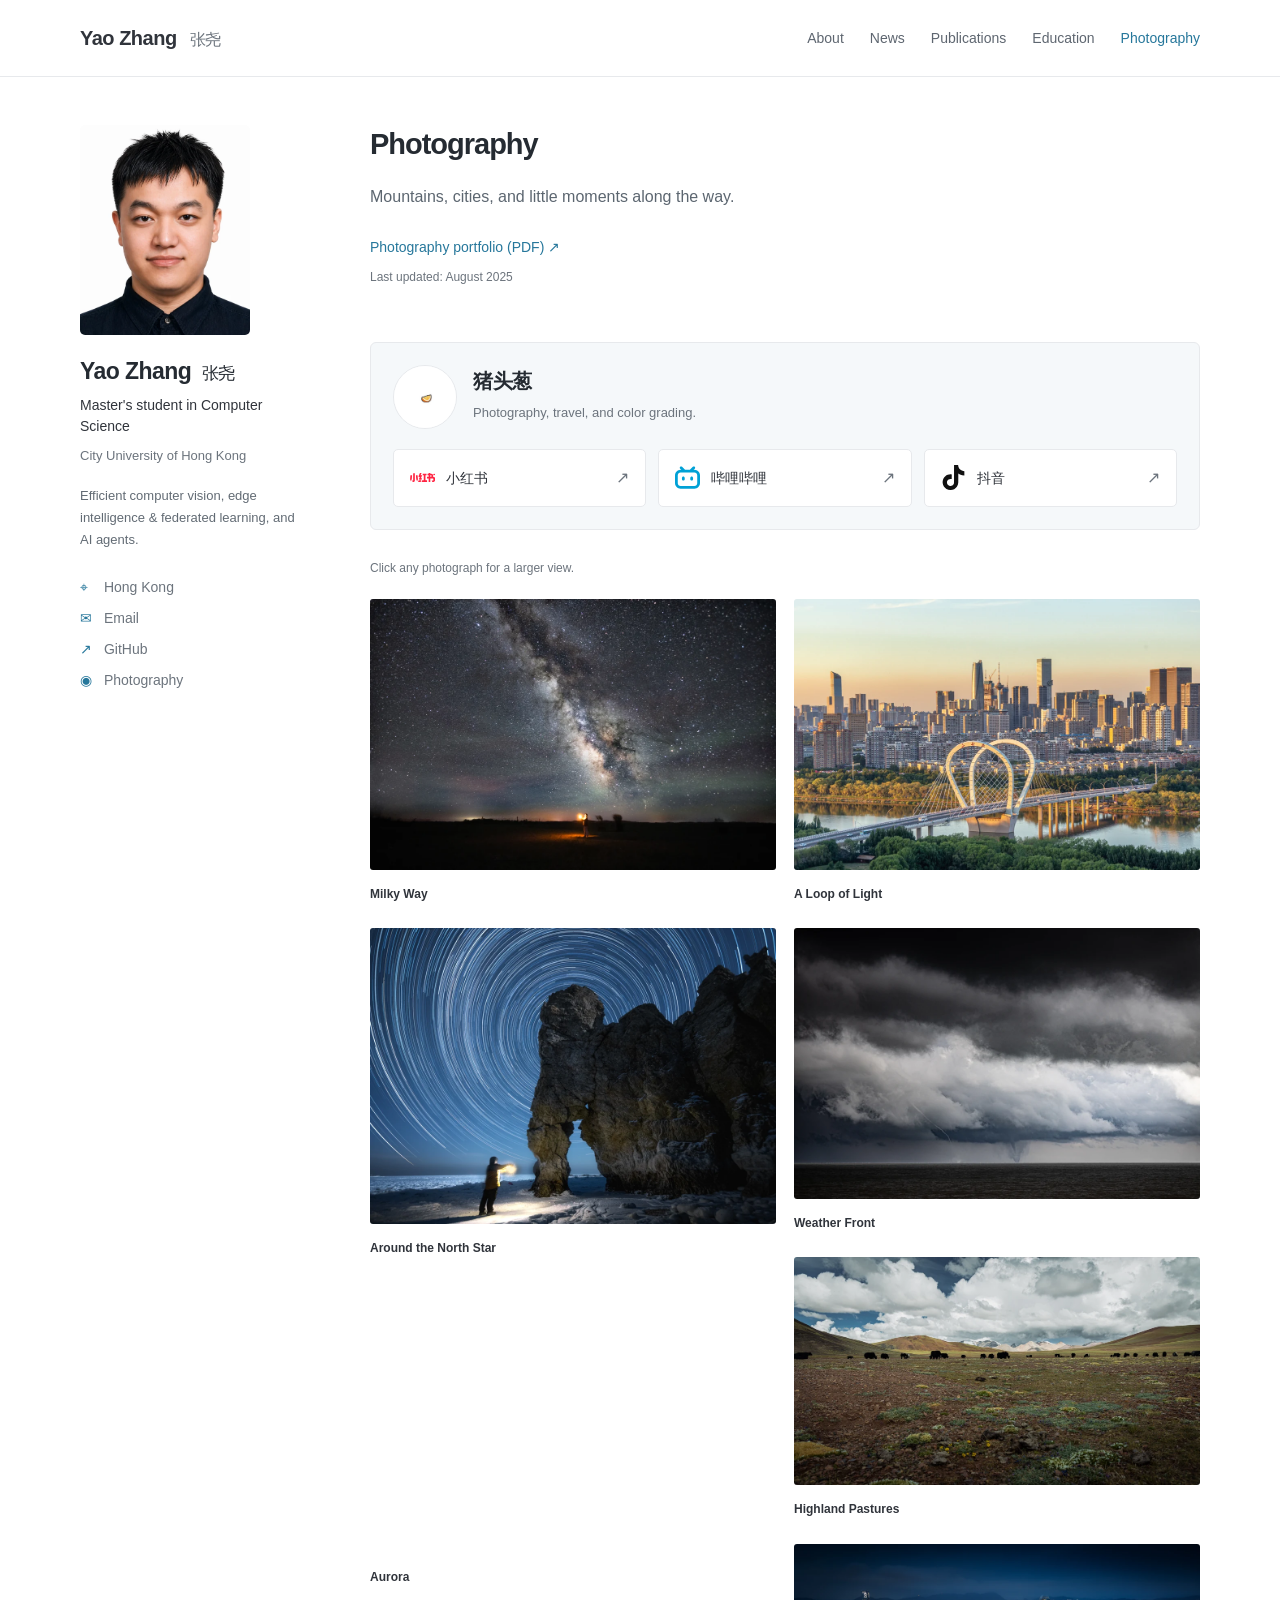
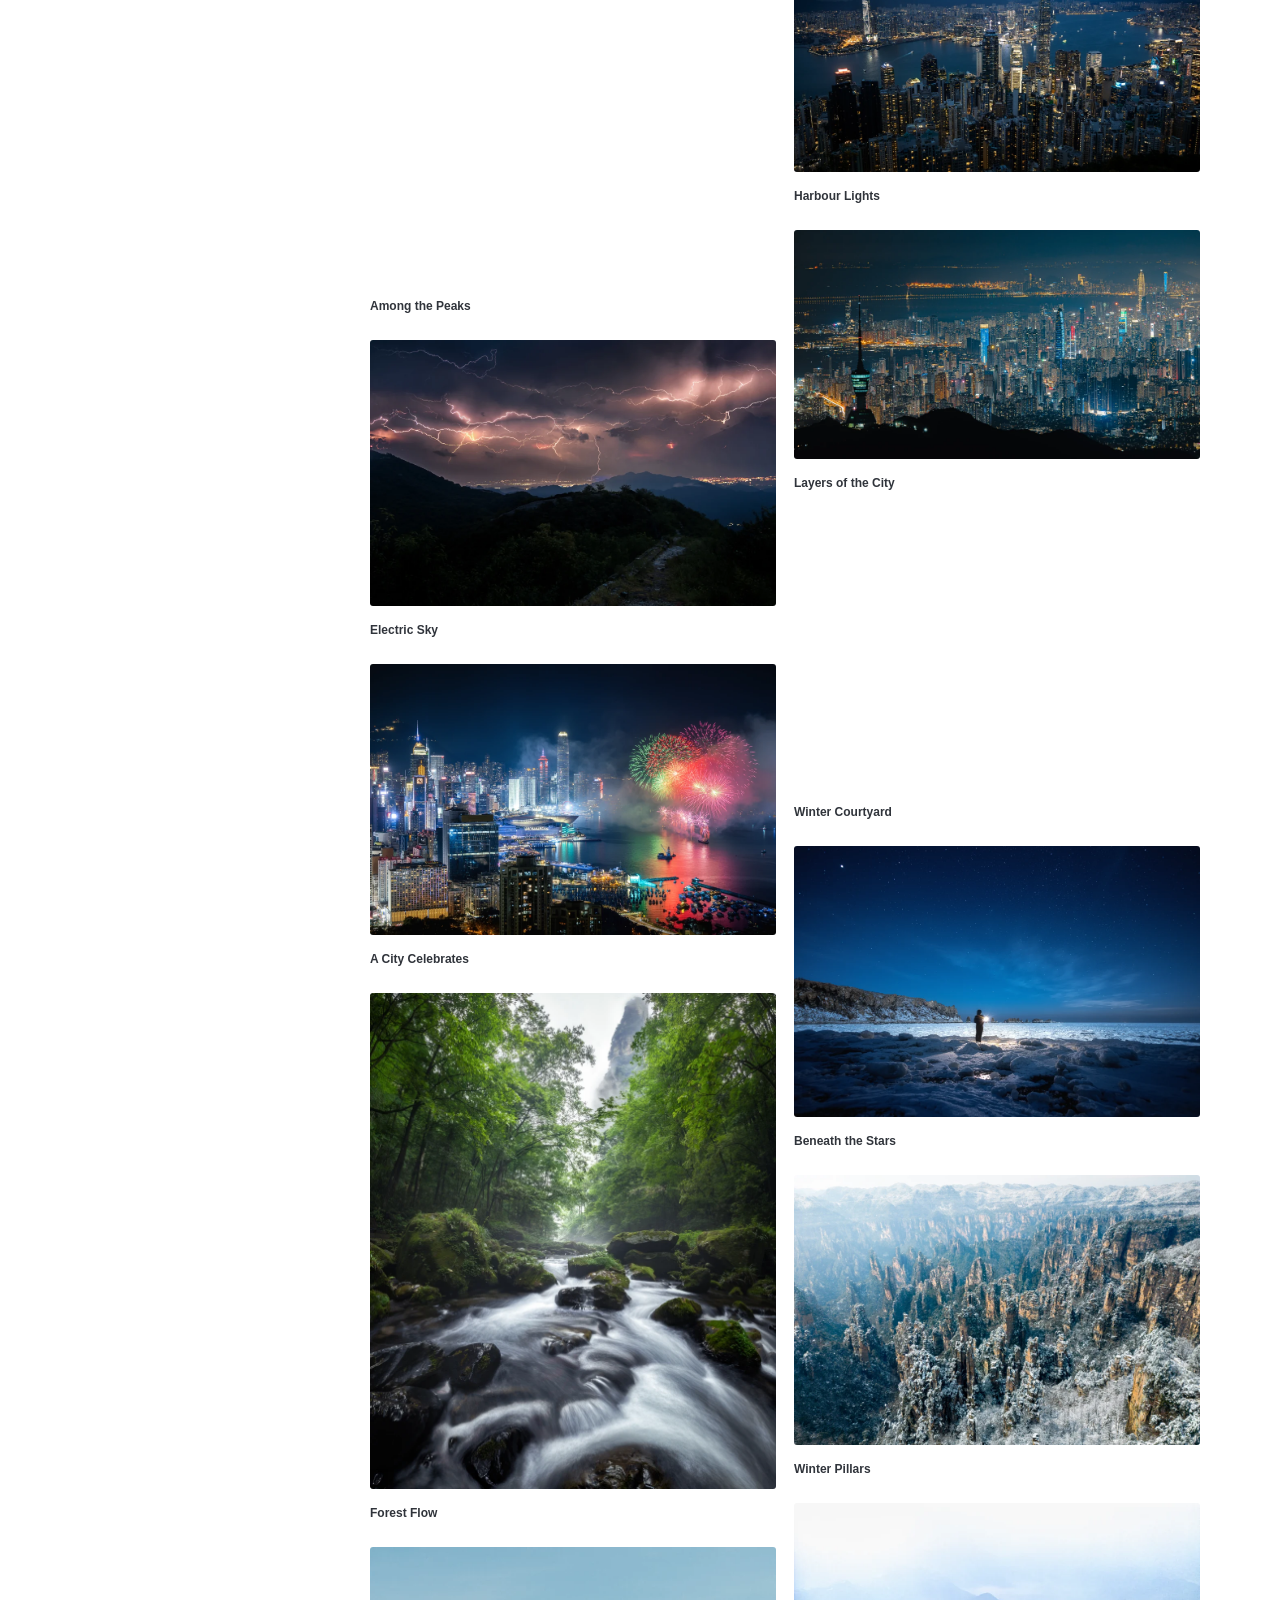
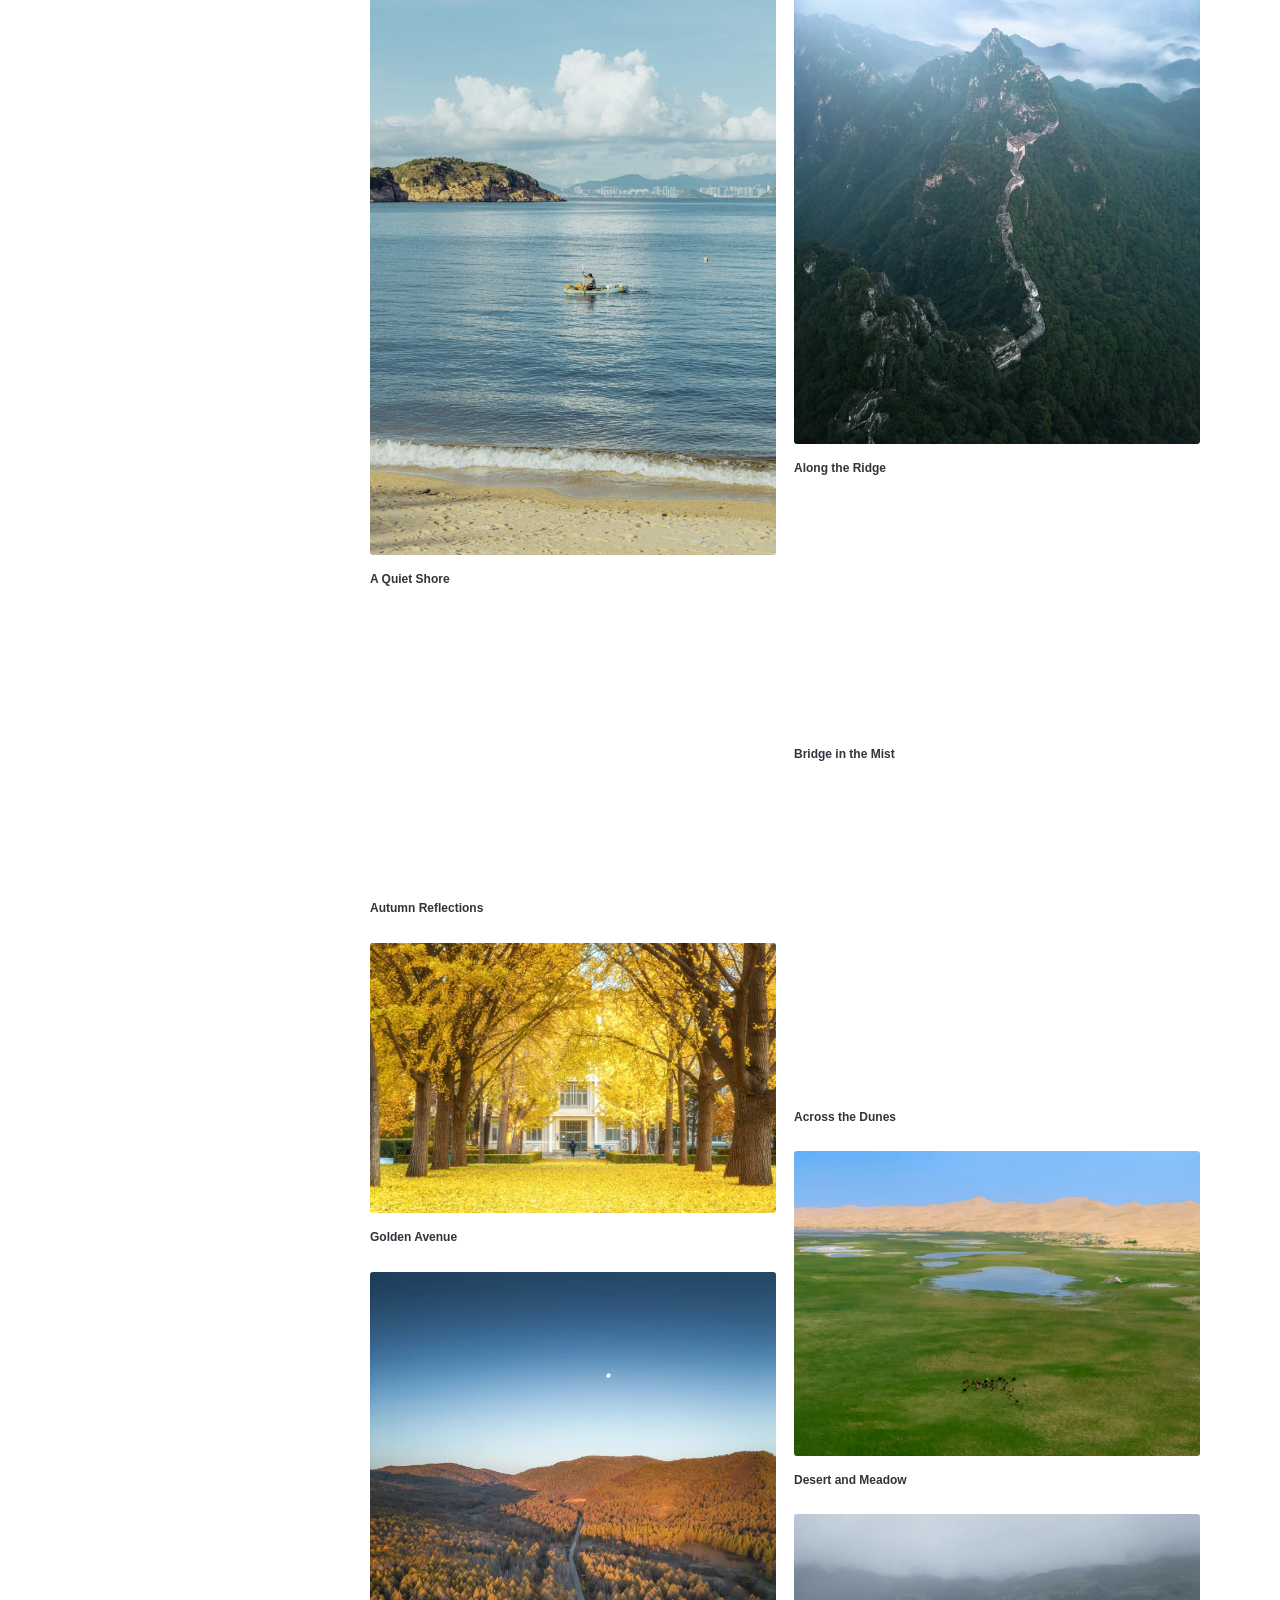
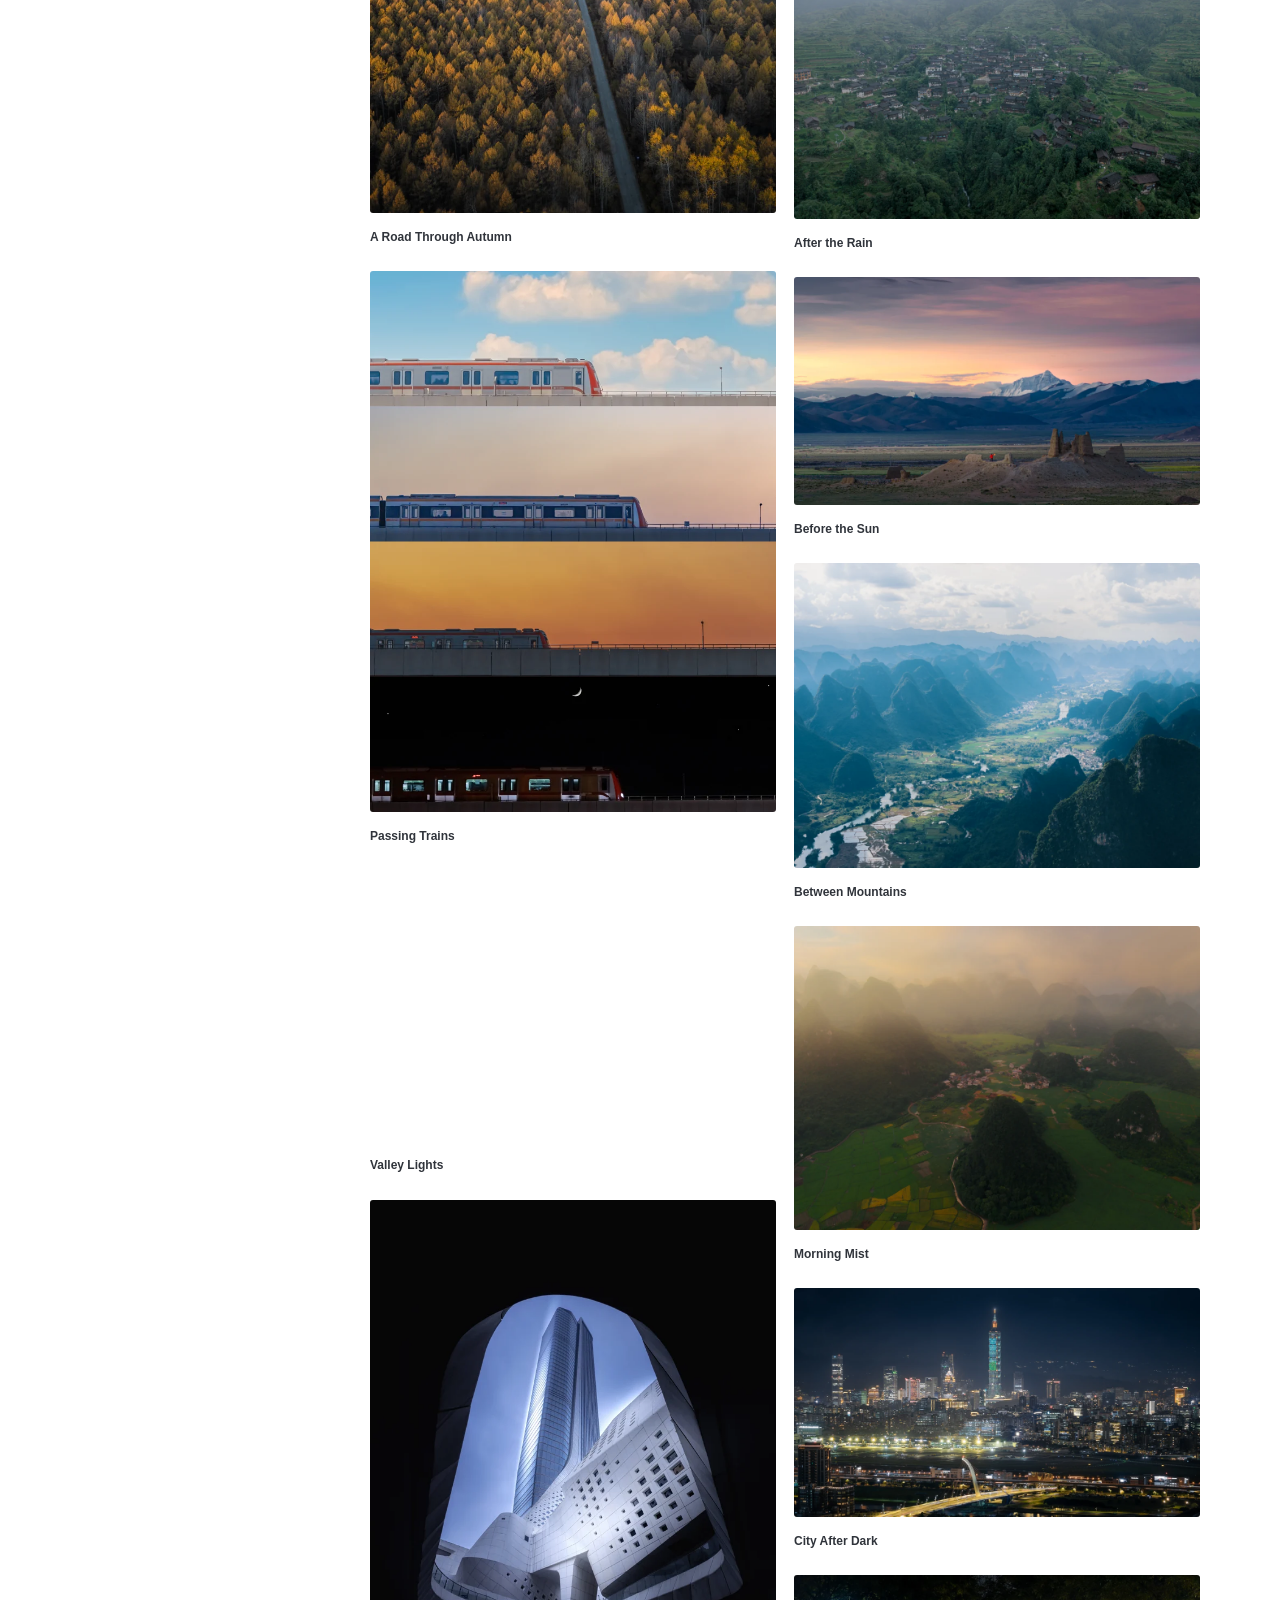
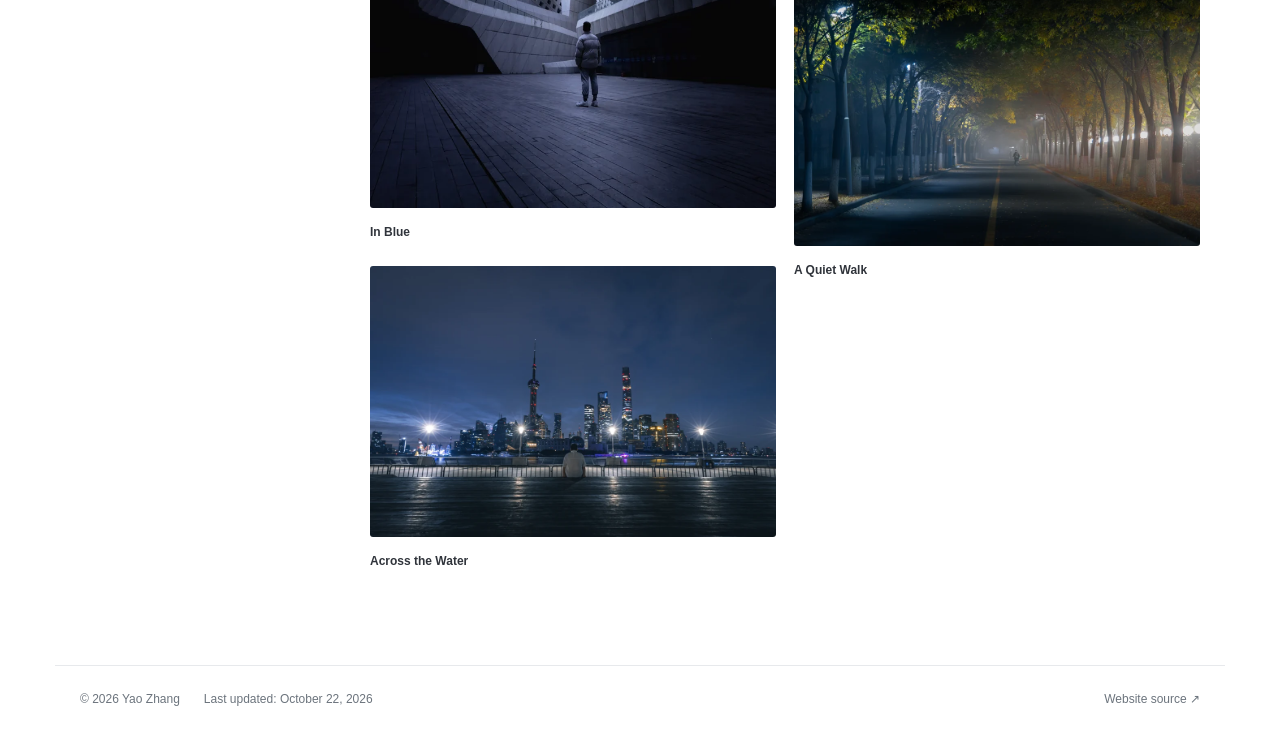
==== photography/index.html @ 75f15206 "Sync expanded photo collection and simplify intro with update dates" ====
<!DOCTYPE html>

<html lang="en">
<head>
<meta charset="utf-8"/>
<meta content="width=device-width,initial-scale=1" name="viewport"/>
<meta content="Yao Zhang, master's student in Computer Science at City University of Hong Kong. Efficient computer vision, federated learning, and AI agents." name="description"/>
<meta content="#ffffff" name="theme-color"/>
<title>Photography · Yao Zhang</title>
<link href="../assets/favicon.svg" rel="icon" type="image/svg+xml"/>
<link href="../assets/css/academic.css?v=20261022-collection" rel="stylesheet"/>
</head>
<body>
<a class="skip" href="#main">Skip to content</a>
<header class="site-header"><div class="header-inner"><a class="brand" href="../">Yao Zhang <span lang="zh-CN">张尧</span></a><nav aria-label="Main navigation"><a href="../#about">About</a><a href="../#news">News</a><a href="../#publications">Publications</a><a href="../#education">Education</a><a aria-current="page" href="../photography/">Photography</a></nav></div></header>
<div class="academic-layout">
<aside aria-label="Personal information" class="profile">
<a aria-label="Yao Zhang homepage" href="../"><img alt="Yao Zhang" class="portrait" height="210" src="../assets/yao-zhang.webp" width="170"/></a>
<h2>Yao Zhang <span lang="zh-CN">张尧</span></h2>
<p class="profile-role">Master's student in Computer Science</p>
<p class="affiliation">City University of Hong Kong</p>
<p class="profile-interests">Efficient computer vision, edge intelligence &amp; federated learning, and AI agents.</p>
<ul class="profile-links"><li><span aria-hidden="true">⌖</span> Hong Kong</li><li><a href="mailto:yzhang7755-c@my.cityu.edu.hk"><span aria-hidden="true">✉</span> Email</a></li><li><a href="https://github.com/Chris-yz888"><span aria-hidden="true">↗</span> GitHub</a></li><li><a href="../photography/"><span aria-hidden="true">◉</span> Photography</a></li></ul>
</aside>
<main id="main"><section class="photo-introduction"><h1>Photography</h1><p>Mountains, cities, and little moments along the way.</p><p class="portfolio-line"><a href="../assets/Yao-Zhang-Photography-2025.pdf" rel="noopener noreferrer" target="_blank">Photography portfolio (PDF) ↗</a><span class="portfolio-updated">Last updated: <time datetime="2025-08">August 2025</time></span></p></section><section aria-label="Photography social media" class="social-profile"><div class="social-identity"><img alt="猪头葱的橘子头像" height="64" src="../assets/social-avatar.webp" width="64"/><div><h2 lang="zh-CN">猪头葱</h2><p>Photography, travel, and color grading.</p></div></div><div class="social-platform-links"><a aria-label="猪头葱的小红书主页" href="https://xhslink.cn/o/3rZmlnPtqx2" rel="noopener noreferrer" target="_blank"><img alt="" height="25" src="../assets/icons/xiaohongshu.svg" width="25"/><span>小红书</span><span aria-hidden="true" class="external-arrow">↗</span></a><a aria-label="猪头葱的哔哩哔哩主页" href="https://space.bilibili.com/1207486525" rel="noopener noreferrer" target="_blank"><img alt="" height="25" src="../assets/icons/bilibili.svg" width="25"/><span>哔哩哔哩</span><span aria-hidden="true" class="external-arrow">↗</span></a><a aria-label="猪头葱的抖音主页" href="https://v.douyin.com/2uxM5YL_nkY/" rel="noopener noreferrer" target="_blank"><img alt="" height="25" src="../assets/icons/douyin.svg" width="25"/><span>抖音</span><span aria-hidden="true" class="external-arrow">↗</span></a></div></section><p class="gallery-note">Click any photograph for a larger view.</p><section aria-label="Photography gallery" class="masonry"><figure class="gallery-item"><button class="photo-open" data-alt="The Milky Way above an open landscape" data-caption="Milky Way" data-src="../assets/photos/collection-e473a9ca15b3.webp" type="button"><img alt="The Milky Way above an open landscape" decoding="async" height="667" loading="lazy" src="../assets/photos/collection-e473a9ca15b3-thumb.webp" width="1000"/><span aria-hidden="true" class="zoom-indicator">↗</span></button><figcaption><strong>Milky Way</strong></figcaption></figure><figure class="gallery-item"><button class="photo-open" data-alt="Star trails above a rock formation and a photographer" data-caption="Around the North Star" data-src="../assets/photos/collection-1ac95fd38c33.webp" type="button"><img alt="Star trails above a rock formation and a photographer" decoding="async" height="730" loading="lazy" src="../assets/photos/collection-1ac95fd38c33-thumb.webp" width="1000"/><span aria-hidden="true" class="zoom-indicator">↗</span></button><figcaption><strong>Around the North Star</strong></figcaption></figure><figure class="gallery-item"><button class="photo-open" data-alt="Pink aurora reflected across a dark tidal landscape" data-caption="Aurora" data-src="../assets/photos/collection-ca15930fdd95.webp" type="button"><img alt="Pink aurora reflected across a dark tidal landscape" decoding="async" height="667" loading="lazy" src="../assets/photos/collection-ca15930fdd95-thumb.webp" width="1000"/><span aria-hidden="true" class="zoom-indicator">↗</span></button><figcaption><strong>Aurora</strong></figcaption></figure><figure class="gallery-item"><button class="photo-open" data-alt="Clouds winding between sharp mountain peaks" data-caption="Among the Peaks" data-src="../assets/photos/collection-117925407a28.webp" type="button"><img alt="Clouds winding between sharp mountain peaks" decoding="async" height="667" loading="lazy" src="../assets/photos/collection-117925407a28-thumb.webp" width="1000"/><span aria-hidden="true" class="zoom-indicator">↗</span></button><figcaption><strong>Among the Peaks</strong></figcaption></figure><figure class="gallery-item"><button class="photo-open" data-alt="Branching lightning illuminating the night above the mountains" data-caption="Electric Sky" data-src="../assets/photos/collection-a19a5a24fe89.webp" type="button"><img alt="Branching lightning illuminating the night above the mountains" decoding="async" height="655" loading="lazy" src="../assets/photos/collection-a19a5a24fe89-thumb.webp" width="1000"/><span aria-hidden="true" class="zoom-indicator">↗</span></button><figcaption><strong>Electric Sky</strong></figcaption></figure><figure class="gallery-item"><button class="photo-open" data-alt="Fireworks lighting up the city waterfront" data-caption="A City Celebrates" data-src="../assets/photos/collection-c876d3eb8f6c.webp" type="button"><img alt="Fireworks lighting up the city waterfront" decoding="async" height="667" loading="lazy" src="../assets/photos/collection-c876d3eb8f6c-thumb.webp" width="1000"/><span aria-hidden="true" class="zoom-indicator">↗</span></button><figcaption><strong>A City Celebrates</strong></figcaption></figure><figure class="gallery-item"><button class="photo-open" data-alt="Water flowing through a lush green forest" data-caption="Forest Flow" data-src="../assets/photos/collection-59eaab3466a5.webp" type="button"><img alt="Water flowing through a lush green forest" decoding="async" height="1000" loading="lazy" src="../assets/photos/collection-59eaab3466a5-thumb.webp" width="820"/><span aria-hidden="true" class="zoom-indicator">↗</span></button><figcaption><strong>Forest Flow</strong></figcaption></figure><figure class="gallery-item"><button class="photo-open" data-alt="A small boat on calm blue water beside a beach" data-caption="A Quiet Shore" data-src="../assets/photos/collection-53a488189104.webp" type="button"><img alt="A small boat on calm blue water beside a beach" decoding="async" height="1000" loading="lazy" src="../assets/photos/collection-53a488189104-thumb.webp" width="667"/><span aria-hidden="true" class="zoom-indicator">↗</span></button><figcaption><strong>A Quiet Shore</strong></figcaption></figure><figure class="gallery-item"><button class="photo-open" data-alt="Golden autumn trees reflected in a forest puddle" data-caption="Autumn Reflections" data-src="../assets/photos/collection-efa584cffc39.webp" type="button"><img alt="Golden autumn trees reflected in a forest puddle" decoding="async" height="667" loading="lazy" src="../assets/photos/collection-efa584cffc39-thumb.webp" width="1000"/><span aria-hidden="true" class="zoom-indicator">↗</span></button><figcaption><strong>Autumn Reflections</strong></figcaption></figure><figure class="gallery-item"><button class="photo-open" data-alt="A tree-lined avenue covered in golden autumn leaves" data-caption="Golden Avenue" data-src="../assets/photos/collection-7699774eae75.webp" type="button"><img alt="A tree-lined avenue covered in golden autumn leaves" decoding="async" height="667" loading="lazy" src="../assets/photos/collection-7699774eae75-thumb.webp" width="1000"/><span aria-hidden="true" class="zoom-indicator">↗</span></button><figcaption><strong>Golden Avenue</strong></figcaption></figure><figure class="gallery-item"><button class="photo-open" data-alt="A straight road through a golden mountain forest" data-caption="A Road Through Autumn" data-src="../assets/photos/collection-26733e4bae10.webp" type="button"><img alt="A straight road through a golden mountain forest" decoding="async" height="1000" loading="lazy" src="../assets/photos/collection-26733e4bae10-thumb.webp" width="750"/><span aria-hidden="true" class="zoom-indicator">↗</span></button><figcaption><strong>A Road Through Autumn</strong></figcaption></figure><figure class="gallery-item"><button class="photo-open" data-alt="Trains passing beneath the sky at different times of day" data-caption="Passing Trains" data-src="../assets/photos/collection-b47c96151af1.webp" type="button"><img alt="Trains passing beneath the sky at different times of day" decoding="async" height="1000" loading="lazy" src="../assets/photos/collection-b47c96151af1-thumb.webp" width="750"/><span aria-hidden="true" class="zoom-indicator">↗</span></button><figcaption><strong>Passing Trains</strong></figcaption></figure><figure class="gallery-item"><button class="photo-open" data-alt="A brightly lit town between dark mountains" data-caption="Valley Lights" data-src="../assets/photos/collection-b4e9e9aeeebd.webp" type="button"><img alt="A brightly lit town between dark mountains" decoding="async" height="667" loading="lazy" src="../assets/photos/collection-b4e9e9aeeebd-thumb.webp" width="1000"/><span aria-hidden="true" class="zoom-indicator">↗</span></button><figcaption><strong>Valley Lights</strong></figcaption></figure><figure class="gallery-item"><button class="photo-open" data-alt="A sculptural building illuminated in blue at night" data-caption="In Blue" data-src="../assets/photos/collection-06ff023ba7c0.webp" type="button"><img alt="A sculptural building illuminated in blue at night" decoding="async" height="1000" loading="lazy" src="../assets/photos/collection-06ff023ba7c0-thumb.webp" width="667"/><span aria-hidden="true" class="zoom-indicator">↗</span></button><figcaption><strong>In Blue</strong></figcaption></figure><figure class="gallery-item"><button class="photo-open" data-alt="A city skyline and its reflections at night" data-caption="Across the Water" data-src="../assets/photos/collection-0516e5eda52a.webp" type="button"><img alt="A city skyline and its reflections at night" decoding="async" height="667" loading="lazy" src="../assets/photos/collection-0516e5eda52a-thumb.webp" width="1000"/><span aria-hidden="true" class="zoom-indicator">↗</span></button><figcaption><strong>Across the Water</strong></figcaption></figure><figure class="gallery-item"><button class="photo-open" data-alt="A looping bridge and city towers in warm light" data-caption="A Loop of Light" data-src="../assets/photos/collection-6428e7da25f5.webp" type="button"><img alt="A looping bridge and city towers in warm light" decoding="async" height="667" loading="lazy" src="../assets/photos/collection-6428e7da25f5-thumb.webp" width="1000"/><span aria-hidden="true" class="zoom-indicator">↗</span></button><figcaption><strong>A Loop of Light</strong></figcaption></figure><figure class="gallery-item"><button class="photo-open" data-alt="A dark storm cloud rolling across an open landscape" data-caption="Weather Front" data-src="../assets/photos/collection-1c8736759faf.webp" type="button"><img alt="A dark storm cloud rolling across an open landscape" decoding="async" height="667" loading="lazy" src="../assets/photos/collection-1c8736759faf-thumb.webp" width="1000"/><span aria-hidden="true" class="zoom-indicator">↗</span></button><figcaption><strong>Weather Front</strong></figcaption></figure><figure class="gallery-item"><button class="photo-open" data-alt="Grazing animals on an open highland pasture" data-caption="Highland Pastures" data-src="../assets/photos/collection-4efa6e55694a.webp" type="button"><img alt="Grazing animals on an open highland pasture" decoding="async" height="563" loading="lazy" src="../assets/photos/collection-4efa6e55694a-thumb.webp" width="1000"/><span aria-hidden="true" class="zoom-indicator">↗</span></button><figcaption><strong>Highland Pastures</strong></figcaption></figure><figure class="gallery-item"><button class="photo-open" data-alt="The city and harbour illuminated after dark" data-caption="Harbour Lights" data-src="../assets/photos/collection-b00376526729.webp" type="button"><img alt="The city and harbour illuminated after dark" decoding="async" height="563" loading="lazy" src="../assets/photos/collection-b00376526729-thumb.webp" width="1000"/><span aria-hidden="true" class="zoom-indicator">↗</span></button><figcaption><strong>Harbour Lights</strong></figcaption></figure><figure class="gallery-item"><button class="photo-open" data-alt="City towers and distant lights seen from a hillside" data-caption="Layers of the City" data-src="../assets/photos/collection-065664ca23a8.webp" type="button"><img alt="City towers and distant lights seen from a hillside" decoding="async" height="563" loading="lazy" src="../assets/photos/collection-065664ca23a8-thumb.webp" width="1000"/><span aria-hidden="true" class="zoom-indicator">↗</span></button><figcaption><strong>Layers of the City</strong></figcaption></figure><figure class="gallery-item"><button class="photo-open" data-alt="Snow on stone bridges and palace buildings" data-caption="Winter Courtyard" data-src="../assets/photos/collection-19354788d250.webp" type="button"><img alt="Snow on stone bridges and palace buildings" decoding="async" height="667" loading="lazy" src="../assets/photos/collection-19354788d250-thumb.webp" width="1000"/><span aria-hidden="true" class="zoom-indicator">↗</span></button><figcaption><strong>Winter Courtyard</strong></figcaption></figure><figure class="gallery-item"><button class="photo-open" data-alt="A lone figure on a frozen shoreline under the stars" data-caption="Beneath the Stars" data-src="../assets/photos/collection-734e45fd2c87.webp" type="button"><img alt="A lone figure on a frozen shoreline under the stars" decoding="async" height="667" loading="lazy" src="../assets/photos/collection-734e45fd2c87-thumb.webp" width="1000"/><span aria-hidden="true" class="zoom-indicator">↗</span></button><figcaption><strong>Beneath the Stars</strong></figcaption></figure><figure class="gallery-item"><button class="photo-open" data-alt="Snow-covered sandstone pillars seen from above" data-caption="Winter Pillars" data-src="../assets/photos/collection-8d77770ecc8b.webp" type="button"><img alt="Snow-covered sandstone pillars seen from above" decoding="async" height="664" loading="lazy" src="../assets/photos/collection-8d77770ecc8b-thumb.webp" width="1000"/><span aria-hidden="true" class="zoom-indicator">↗</span></button><figcaption><strong>Winter Pillars</strong></figcaption></figure><figure class="gallery-item"><button class="photo-open" data-alt="A winding wall following a misty mountain ridge" data-caption="Along the Ridge" data-src="../assets/photos/collection-82bd23a5b5a6.webp" type="button"><img alt="A winding wall following a misty mountain ridge" decoding="async" height="1000" loading="lazy" src="../assets/photos/collection-82bd23a5b5a6-thumb.webp" width="750"/><span aria-hidden="true" class="zoom-indicator">↗</span></button><figcaption><strong>Along the Ridge</strong></figcaption></figure><figure class="gallery-item"><button class="photo-open" data-alt="A suspension bridge disappearing into fog" data-caption="Bridge in the Mist" data-src="../assets/photos/collection-4b0cf49f9cff.webp" type="button"><img alt="A suspension bridge disappearing into fog" decoding="async" height="562" loading="lazy" src="../assets/photos/collection-4b0cf49f9cff-thumb.webp" width="1000"/><span aria-hidden="true" class="zoom-indicator">↗</span></button><figcaption><strong>Bridge in the Mist</strong></figcaption></figure><figure class="gallery-item"><button class="photo-open" data-alt="A straight road crossing golden desert dunes" data-caption="Across the Dunes" data-src="../assets/photos/collection-024cd7a62b02.webp" type="button"><img alt="A straight road crossing golden desert dunes" decoding="async" height="750" loading="lazy" src="../assets/photos/collection-024cd7a62b02-thumb.webp" width="1000"/><span aria-hidden="true" class="zoom-indicator">↗</span></button><figcaption><strong>Across the Dunes</strong></figcaption></figure><figure class="gallery-item"><button class="photo-open" data-alt="Green wetlands meeting golden dunes" data-caption="Desert and Meadow" data-src="../assets/photos/collection-01b6f1ba7977.webp" type="button"><img alt="Green wetlands meeting golden dunes" decoding="async" height="750" loading="lazy" src="../assets/photos/collection-01b6f1ba7977-thumb.webp" width="1000"/><span aria-hidden="true" class="zoom-indicator">↗</span></button><figcaption><strong>Desert and Meadow</strong></figcaption></figure><figure class="gallery-item"><button class="photo-open" data-alt="A village and green hills beneath low cloud" data-caption="After the Rain" data-src="../assets/photos/collection-81060c222a14.webp" type="button"><img alt="A village and green hills beneath low cloud" decoding="async" height="750" loading="lazy" src="../assets/photos/collection-81060c222a14-thumb.webp" width="1000"/><span aria-hidden="true" class="zoom-indicator">↗</span></button><figcaption><strong>After the Rain</strong></figcaption></figure><figure class="gallery-item"><button class="photo-open" data-alt="A quiet mountain landscape beneath a pastel dawn sky" data-caption="Before the Sun" data-src="../assets/photos/collection-46b51e923607.webp" type="button"><img alt="A quiet mountain landscape beneath a pastel dawn sky" decoding="async" height="562" loading="lazy" src="../assets/photos/collection-46b51e923607-thumb.webp" width="1000"/><span aria-hidden="true" class="zoom-indicator">↗</span></button><figcaption><strong>Before the Sun</strong></figcaption></figure><figure class="gallery-item"><button class="photo-open" data-alt="A river valley and town surrounded by green mountains" data-caption="Between Mountains" data-src="../assets/photos/collection-55dfd7563f07.webp" type="button"><img alt="A river valley and town surrounded by green mountains" decoding="async" height="750" loading="lazy" src="../assets/photos/collection-55dfd7563f07-thumb.webp" width="1000"/><span aria-hidden="true" class="zoom-indicator">↗</span></button><figcaption><strong>Between Mountains</strong></figcaption></figure><figure class="gallery-item"><button class="photo-open" data-alt="Green hills and a village emerging through golden mist" data-caption="Morning Mist" data-src="../assets/photos/collection-5ba7303112c4.webp" type="button"><img alt="Green hills and a village emerging through golden mist" decoding="async" height="750" loading="lazy" src="../assets/photos/collection-5ba7303112c4-thumb.webp" width="1000"/><span aria-hidden="true" class="zoom-indicator">↗</span></button><figcaption><strong>Morning Mist</strong></figcaption></figure><figure class="gallery-item"><button class="photo-open" data-alt="A tall illuminated tower above a city at night" data-caption="City After Dark" data-src="../assets/photos/collection-8a241650da36.webp" type="button"><img alt="A tall illuminated tower above a city at night" decoding="async" height="563" loading="lazy" src="../assets/photos/collection-8a241650da36-thumb.webp" width="1000"/><span aria-hidden="true" class="zoom-indicator">↗</span></button><figcaption><strong>City After Dark</strong></figcaption></figure><figure class="gallery-item"><button class="photo-open" data-alt="Street lights along a tree-lined avenue on a misty night" data-caption="A Quiet Walk" data-src="../assets/photos/collection-2d5759df2c51.webp" type="button"><img alt="Street lights along a tree-lined avenue on a misty night" decoding="async" height="667" loading="lazy" src="../assets/photos/collection-2d5759df2c51-thumb.webp" width="1000"/><span aria-hidden="true" class="zoom-indicator">↗</span></button><figcaption><strong>A Quiet Walk</strong></figcaption></figure></section><dialog aria-label="Photo viewer" class="lightbox"><button aria-label="Close image" class="lightbox-close" type="button">×</button><img alt=""/><p class="lightbox-caption"></p></dialog></main>
</div>
<footer class="footer"><span>© <span id="year">2026</span> Yao Zhang</span><span class="site-updated">Last updated: <time datetime="2026-10-22">October 22, 2026</time></span><a href="https://github.com/Chris-yz888/Chris-yz888.github.io">Website source ↗</a></footer>
<script defer="" src="../assets/js/main.js"></script>
</body></html>
---- assets/css/academic.css ----
:root{--ink:#30343b;--muted:#6c747d;--accent:#26779b;--line:#e7e9ec;--soft:#f5f8fa;--max:1170px}
*{box-sizing:border-box}html{scroll-behavior:smooth;scroll-padding-top:100px}body{margin:0;background:#fff;color:var(--ink);font:16px/1.75 -apple-system,BlinkMacSystemFont,"Segoe UI",Arial,"Microsoft YaHei",sans-serif}a{color:var(--accent);text-decoration:none}a:hover{text-decoration:underline}img{display:block;max-width:100%}button{font:inherit}h1,h2,h3{line-height:1.35;color:#252b32}p{margin:0 0 17px}h1{font-size:29px;letter-spacing:-.035em;margin:0 0 22px}h2{font-size:25px;letter-spacing:-.025em;margin:0 0 21px}h3{font-size:17px;margin:0 0 8px}section[id],article[id]{scroll-margin-top:100px}
.site-header{position:sticky;top:0;z-index:20;background:#fffffff5;border-bottom:1px solid var(--line);backdrop-filter:blur(10px)}.header-inner{max-width:var(--max);margin:auto;min-height:76px;display:flex;align-items:center;justify-content:space-between;gap:24px;padding:12px 25px}.brand{font-size:20px;font-weight:700;letter-spacing:-.025em;color:var(--ink);white-space:nowrap}.brand span{margin-left:8px;font-size:16px;font-weight:400;color:var(--muted)}nav{display:flex;gap:26px;flex-wrap:wrap}nav a{font-size:14px;color:#5e6670;padding:5px 0}nav a:hover,nav a[aria-current]{color:var(--accent)}
.academic-layout{max-width:var(--max);display:grid;grid-template-columns:225px minmax(0,1fr);gap:65px;margin:auto;padding:48px 25px 70px}.profile{align-self:start;position:sticky;top:113px;font-size:14px}.portrait{width:170px;height:210px;object-fit:cover;object-position:center;border-radius:5px;margin-bottom:21px}.profile h2{font-size:23px;margin:0 0 8px}.profile h2 span{font-size:17px;font-weight:400;margin-left:5px}.profile-role{line-height:1.5;margin-bottom:9px}.affiliation{color:var(--muted);font-size:13px;line-height:1.55}.profile-interests{font-size:13px;line-height:1.7;color:#626b74;margin-top:19px}.profile-links{list-style:none;padding:0;margin:21px 0 0;line-height:2.2;color:var(--muted)}.profile-links a{color:inherit}.profile-links a:hover{color:var(--accent)}.profile-links span{display:inline-block;width:20px;color:var(--accent)}main{min-width:0}.about-section{padding-bottom:18px}.about-section p{font-size:16px;line-height:1.85}.content-section{margin-top:37px;padding-top:24px;border-top:1px solid var(--line)}
.news-section{margin-top:19px;border-top:0;padding-top:8px}.news-section h2{display:flex;align-items:center;gap:12px}.news-section h2:before{content:"";width:5px;height:26px;background:var(--accent);border-radius:2px}.news-list{list-style:none;padding:0;margin:0;background:var(--soft);border:1px solid #e7edf1;border-radius:6px;padding:6px 22px}.news-list li{display:grid;grid-template-columns:78px 1fr;gap:17px;padding:16px 0;border-bottom:1px solid #e1e8ed}.news-list li:last-child{border-bottom:0}.news-list p{margin:0;line-height:1.75;font-size:14px}.news-date{font-size:13px;font-weight:650;color:var(--accent);padding-top:2px;font-variant-numeric:tabular-nums}
.publication{padding:0 0 25px;margin:0 0 24px;border-bottom:1px solid var(--line)}.publication:last-child{border:0;margin-bottom:0;padding-bottom:0}.publication h3{font-size:17px;line-height:1.5;font-weight:650;margin-bottom:8px}.publication-status{display:block;font-size:12px;color:var(--muted);margin-bottom:10px}.publication-status.accepted{color:#26734b;font-weight:600}.publication p{font-size:14px;line-height:1.8;margin:0 0 9px;color:#5c6670}.publication p:last-child{margin-bottom:0}.project{padding:0 0 24px;display:grid;grid-template-columns:28px 1fr;gap:10px}.project-index{font-size:12px;color:var(--muted);padding-top:3px}.project small{font-size:12px;color:var(--muted)}.project p{margin-top:8px;font-size:14px;color:#5c6670}.education-entry{display:flex;justify-content:space-between;gap:25px;margin-bottom:24px}.education-entry h3{font-size:16px;margin-bottom:6px}.education-entry p{font-size:14px;color:var(--muted);margin:0}.education-entry>span{font-size:12px;white-space:nowrap;text-align:right;color:var(--muted)}.plain-list{padding-left:21px;font-size:14px}.plain-list li{padding-bottom:6px}.section-heading{display:flex;justify-content:space-between;gap:20px;align-items:baseline}.section-heading>a{font-size:13px;white-space:nowrap}.section-heading h2{margin-bottom:12px}.content-section>p{font-size:14px;color:var(--muted)}.photo-preview{display:grid;grid-template-columns:repeat(3,minmax(0,1fr));gap:11px;margin-top:19px}.photo-preview img{width:100%;height:165px;object-fit:cover;border-radius:3px}.photo-preview a:hover{opacity:.88}.footer{max-width:var(--max);margin:auto;padding:23px 25px 35px;border-top:1px solid var(--line);display:flex;justify-content:space-between;font-size:12px;color:var(--muted)}.footer a{color:inherit}
.eyebrow{font-size:11px!important;letter-spacing:.16em;color:var(--muted);font-weight:600;margin-bottom:14px}.social-profile{background:var(--soft);border:1px solid var(--line);border-radius:6px;padding:22px;margin:13px 0 28px}.social-profile h2{font-size:20px;margin:0 0 7px}.social-profile p{font-size:13px;color:var(--muted);margin-bottom:17px}.social-handles{display:flex;gap:12px;list-style:none;margin:0;padding:0;flex-wrap:wrap}.social-handles li{flex:1;min-width:135px;background:white;border:1px solid var(--line);border-radius:4px;padding:11px 13px;font-size:13px}.social-handles span{display:block;color:var(--muted);font-size:11px}.social-handles strong{font-weight:600}.social-handles a{display:block}.gallery-note{font-size:12px;color:var(--muted);margin-bottom:20px}.masonry{columns:2 220px;column-gap:18px}.gallery-item{break-inside:avoid;display:inline-block;width:100%;vertical-align:top;margin:0 0 24px}.photo-open{border:0;padding:0;background:none;width:100%;cursor:zoom-in;text-align:left;position:relative;overflow:hidden;border-radius:3px}.photo-open img{width:100%;height:auto;transition:transform .25s}.photo-open:hover img{transform:scale(1.02)}.zoom-indicator{position:absolute;right:10px;top:10px;border-radius:50%;background:#ffffffe8;width:28px;height:28px;display:grid;place-items:center;opacity:0}.photo-open:hover .zoom-indicator,.photo-open:focus-visible .zoom-indicator{opacity:1}.gallery-item figcaption{display:flex;flex-direction:column;line-height:1.6;padding-top:6px}.gallery-item figcaption strong{font-size:12px;font-weight:600}.gallery-item figcaption span{font-size:10px;color:var(--muted)}.lightbox{border:0;border-radius:5px;background:#171a1d;padding:40px;max-width:min(96vw,1250px);max-height:95vh;color:#eee}.lightbox::backdrop{background:#0c0e0de8}.lightbox img{width:auto;max-width:100%;max-height:75vh;margin:auto;object-fit:contain}.lightbox-close{position:absolute;top:2px;right:12px;border:0;background:none;color:white;font-size:32px;cursor:pointer}.lightbox-caption{font-size:13px;text-align:center;margin:14px 0 0}.skip{position:absolute;left:-9999px;top:8px;background:white;padding:9px}.skip:focus{left:8px;z-index:50}:focus-visible{outline:2px solid var(--accent);outline-offset:4px}
@media(min-width:1400px){.academic-layout{gap:75px}}@media(max-width:900px){.academic-layout{grid-template-columns:190px minmax(0,1fr);gap:35px}.header-inner{gap:16px}nav{gap:17px}.portrait{width:155px;height:195px}.profile h2{font-size:21px}.profile h2 span{display:block;margin:5px 0 0}.photo-preview img{height:130px}}
@media(max-width:680px){html{scroll-padding-top:135px}.header-inner{padding:14px 20px;display:block}.brand{font-size:19px}nav{gap:18px;margin-top:10px;flex-wrap:nowrap;overflow-x:auto}nav a{font-size:12px;white-space:nowrap}.academic-layout{display:block;padding:27px 20px 45px}.profile{position:static;display:grid;grid-template-columns:95px 1fr;column-gap:19px;margin-bottom:32px;padding-bottom:23px;border-bottom:1px solid var(--line)}.profile>a{grid-column:1;grid-row:1/5}.portrait{width:95px;height:120px;margin:0}.profile h2{grid-column:2;font-size:21px;margin:0 0 4px}.profile h2 span{display:inline;margin-left:5px;font-size:15px}.profile-role{grid-column:2;font-size:12px;margin-bottom:5px}.affiliation{grid-column:2;font-size:12px;margin-bottom:6px}.profile-interests{grid-column:1/-1;margin:16px 0 0}.profile-links{grid-column:1/-1;display:flex;flex-wrap:wrap;gap:5px 18px;margin:12px 0 0;font-size:12px}.profile-links span{width:16px}h1{font-size:25px}h2{font-size:23px}.about-section p{font-size:15px}.news-list{padding:3px 15px}.news-list li{grid-template-columns:61px 1fr;gap:11px}.news-date{font-size:12px}.news-list p{font-size:13px}.content-section{margin-top:29px}.education-entry{display:block}.education-entry>span{display:block;text-align:left;margin-top:7px}.photo-preview{gap:7px}.photo-preview img{height:120px}.masonry{columns:2 135px;column-gap:11px}.gallery-item{margin-bottom:19px}.social-profile{padding:17px}.social-handles{gap:8px}.social-handles li{min-width:125px}.lightbox{padding:33px 10px 18px}.footer{margin:0 20px;padding:20px 0 28px;gap:16px;font-size:11px}}
.social-identity{display:flex;align-items:center;gap:16px;margin-bottom:20px}.social-identity img{width:64px;height:64px;border-radius:50%;border:1px solid var(--line)}.social-identity p{margin-bottom:0}.social-handles .account-id{font-size:11px;overflow-wrap:anywhere;margin:5px 0 12px;color:var(--muted)}.social-handles a{font-size:12px}.copy-account{display:block;background:none;border:0;border-bottom:1px dotted #a7b7c3;color:var(--muted);padding:0;margin-top:6px;cursor:pointer;font-size:11px}.copy-account:hover{color:var(--accent)}.social-profile .copy-status{margin:12px 0 0;font-size:12px;min-height:0}.copy-status:empty{display:none}
.social-platform-links{display:flex;flex-wrap:wrap;gap:12px}.social-platform-links>a{display:flex;align-items:center;gap:11px;flex:1;min-width:155px;padding:14px 16px;background:white;border:1px solid var(--line);border-radius:5px;color:var(--ink);font-size:14px;transition:border-color .2s,background .2s}.social-platform-links>a:hover{border-color:#bdcbd5;background:#fbfdff;text-decoration:none}.social-platform-links img{width:25px;height:25px;object-fit:contain}.external-arrow{margin-left:auto;color:var(--muted);font-size:16px}.portfolio-link{display:inline-flex;align-items:center;gap:12px;padding:14px 19px;margin:7px 0 15px;border:1px solid #cbdbe5;border-radius:5px;background:var(--soft)}.portfolio-link:hover{background:#eaf2f7;text-decoration:none}.portfolio-link>span{display:flex;flex-direction:column;gap:2px}.portfolio-link strong{font-size:15px;font-weight:600}.portfolio-link>span>span{font-size:11px;color:var(--muted)}.portfolio-home{margin:15px 0 0!important;font-size:13px!important}
@media(max-width:680px){.social-platform-links{gap:8px}.social-platform-links>a{min-width:125px;padding:12px;font-size:13px}.social-platform-links img{width:23px;height:23px}.portfolio-link{margin-bottom:5px}}
.academic-intro,.photo-introduction{display:block;float:none;padding:0 0 24px;background:transparent;border:0;border-radius:0}.academic-intro>h1,.photo-introduction>h1{display:block;margin:0 0 18px;width:auto}.academic-intro>p,.photo-introduction>p{display:block;float:none;width:auto;max-width:100%;margin:0 0 17px;line-height:1.85}.photo-introduction>p{color:#5c6670}.photo-introduction .portfolio-line{margin-top:23px;font-size:14px}.portfolio-updated{display:block;margin-top:5px;color:var(--muted);font-size:12px}.footer{flex-wrap:wrap;gap:8px 24px;align-items:baseline}.site-updated{color:var(--muted);font-size:12px}.footer>a{margin-left:auto}
@media(max-width:680px){.footer{display:flex;flex-direction:column;align-items:flex-start;gap:5px}.footer>a{margin-left:0}.photo-introduction{padding-bottom:12px}.academic-intro>p{font-size:15px}}
@media(prefers-reduced-motion:reduce){html{scroll-behavior:auto}*,*:before,*:after{transition:none!important}}
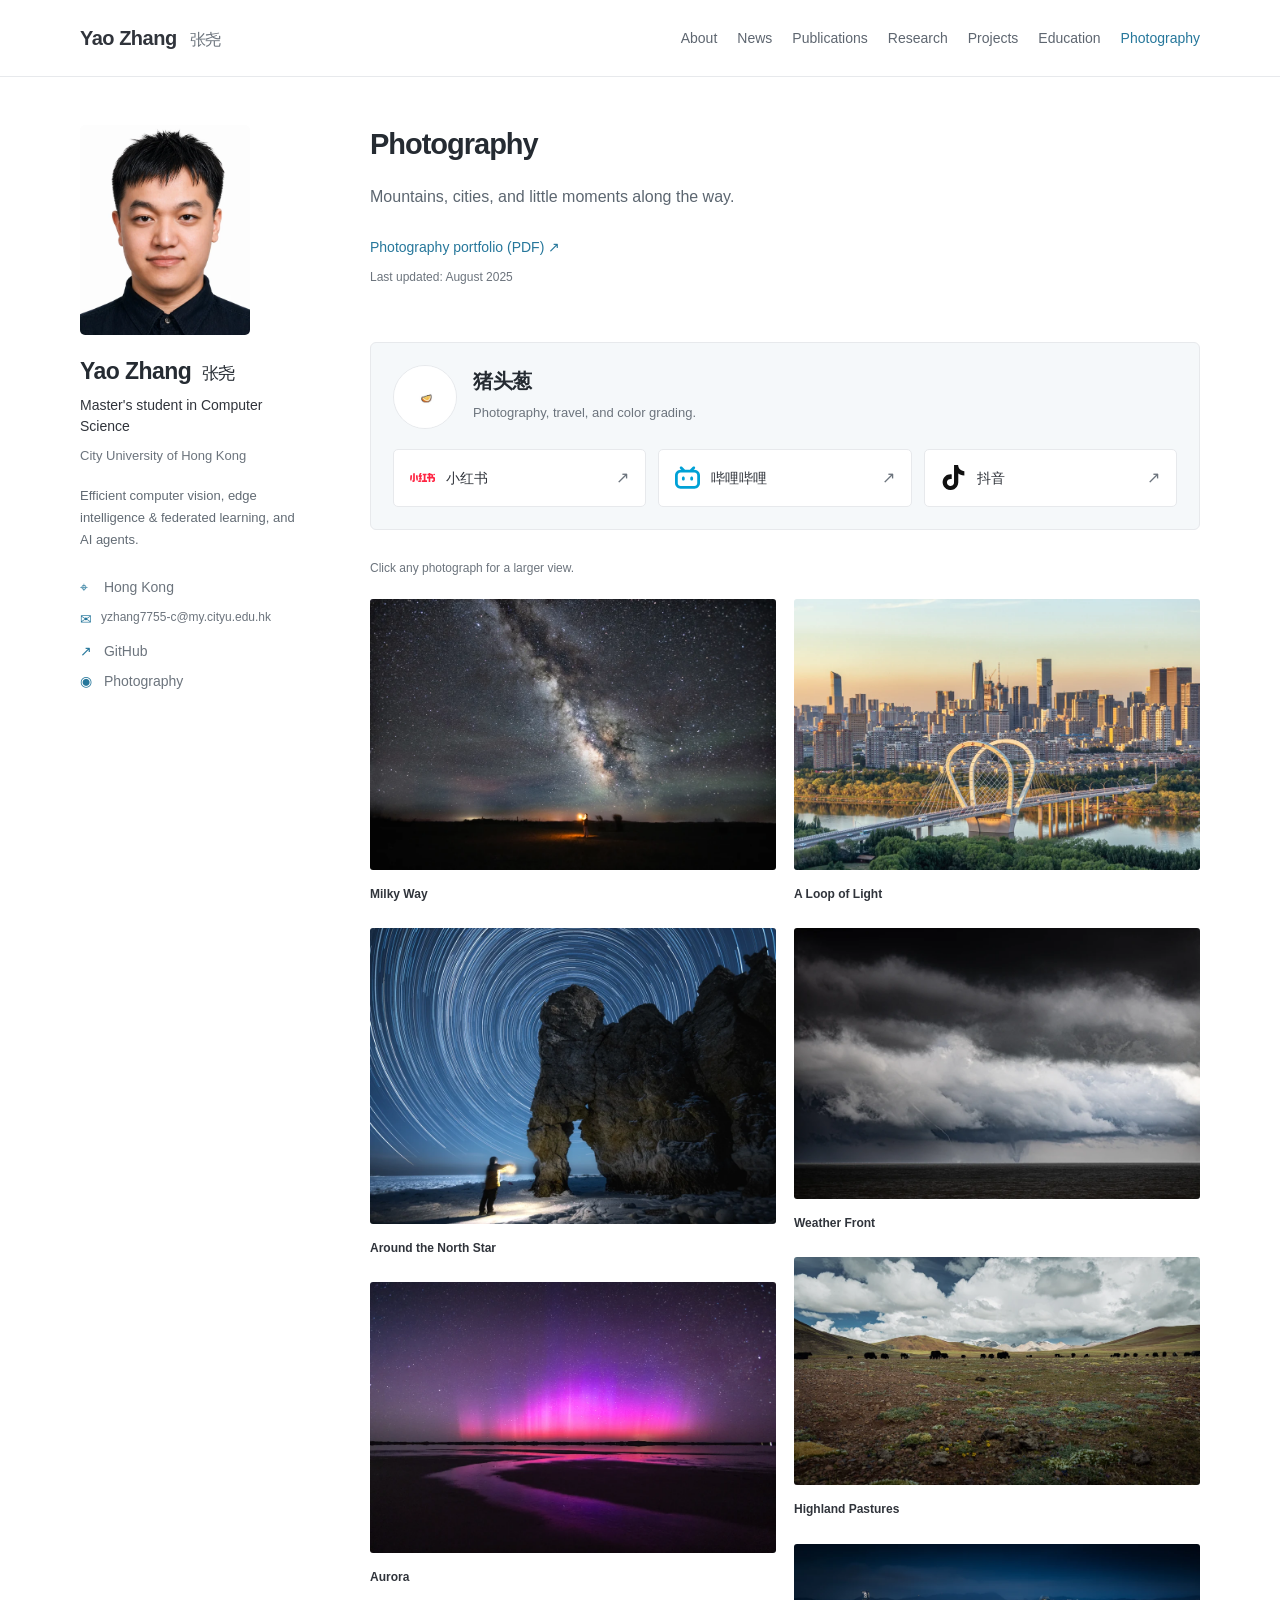
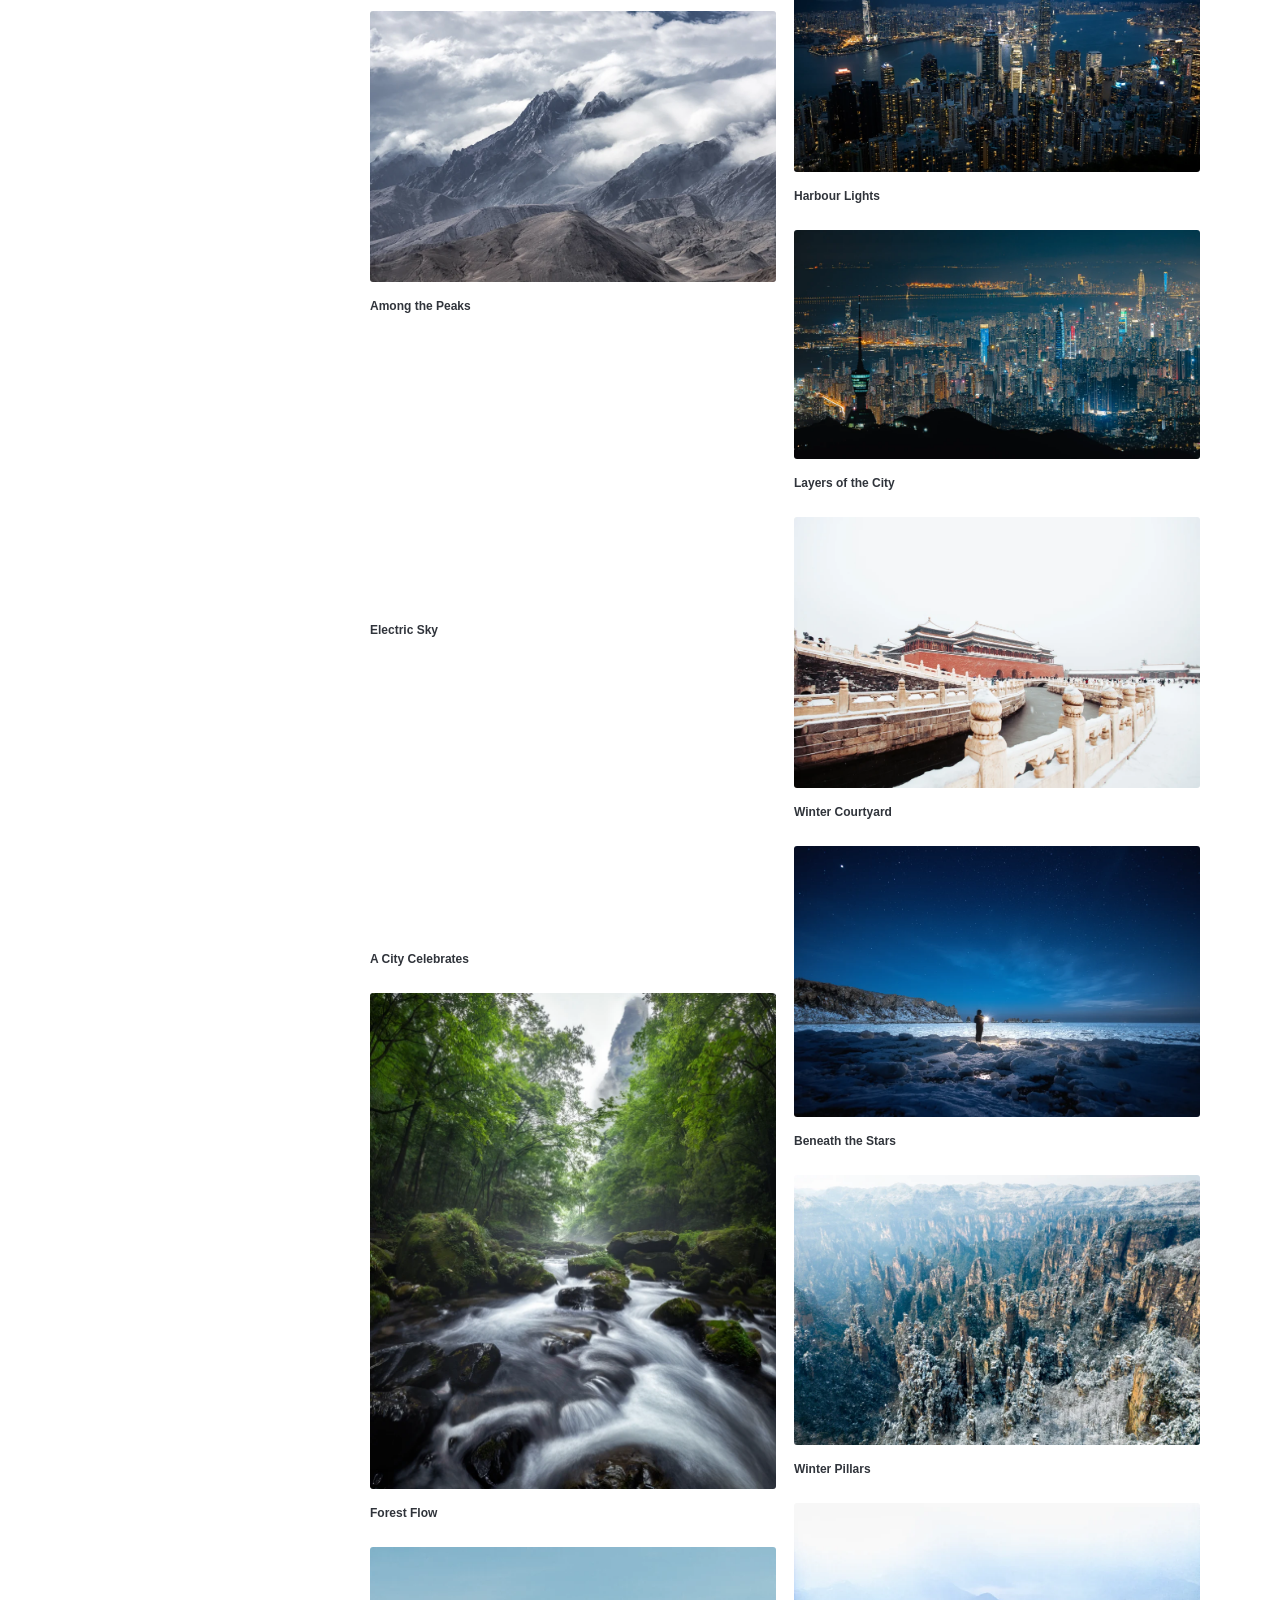
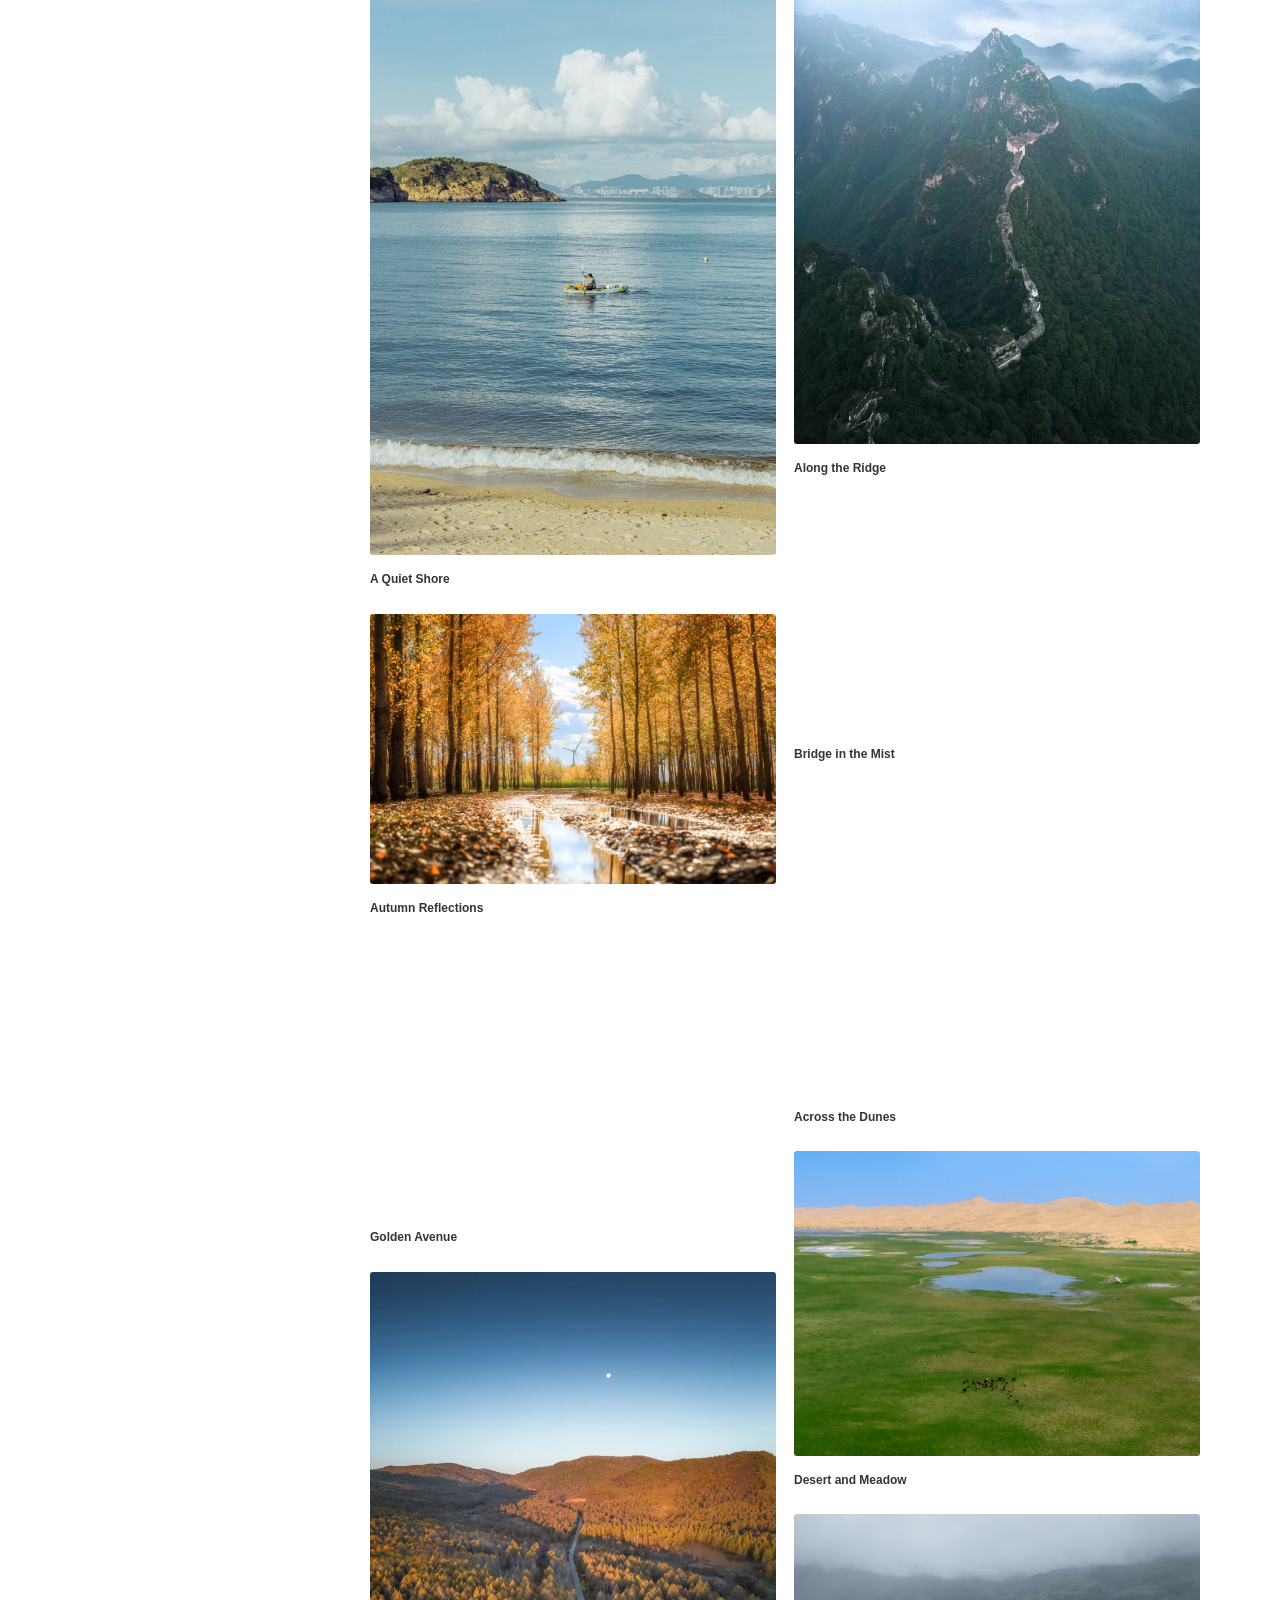
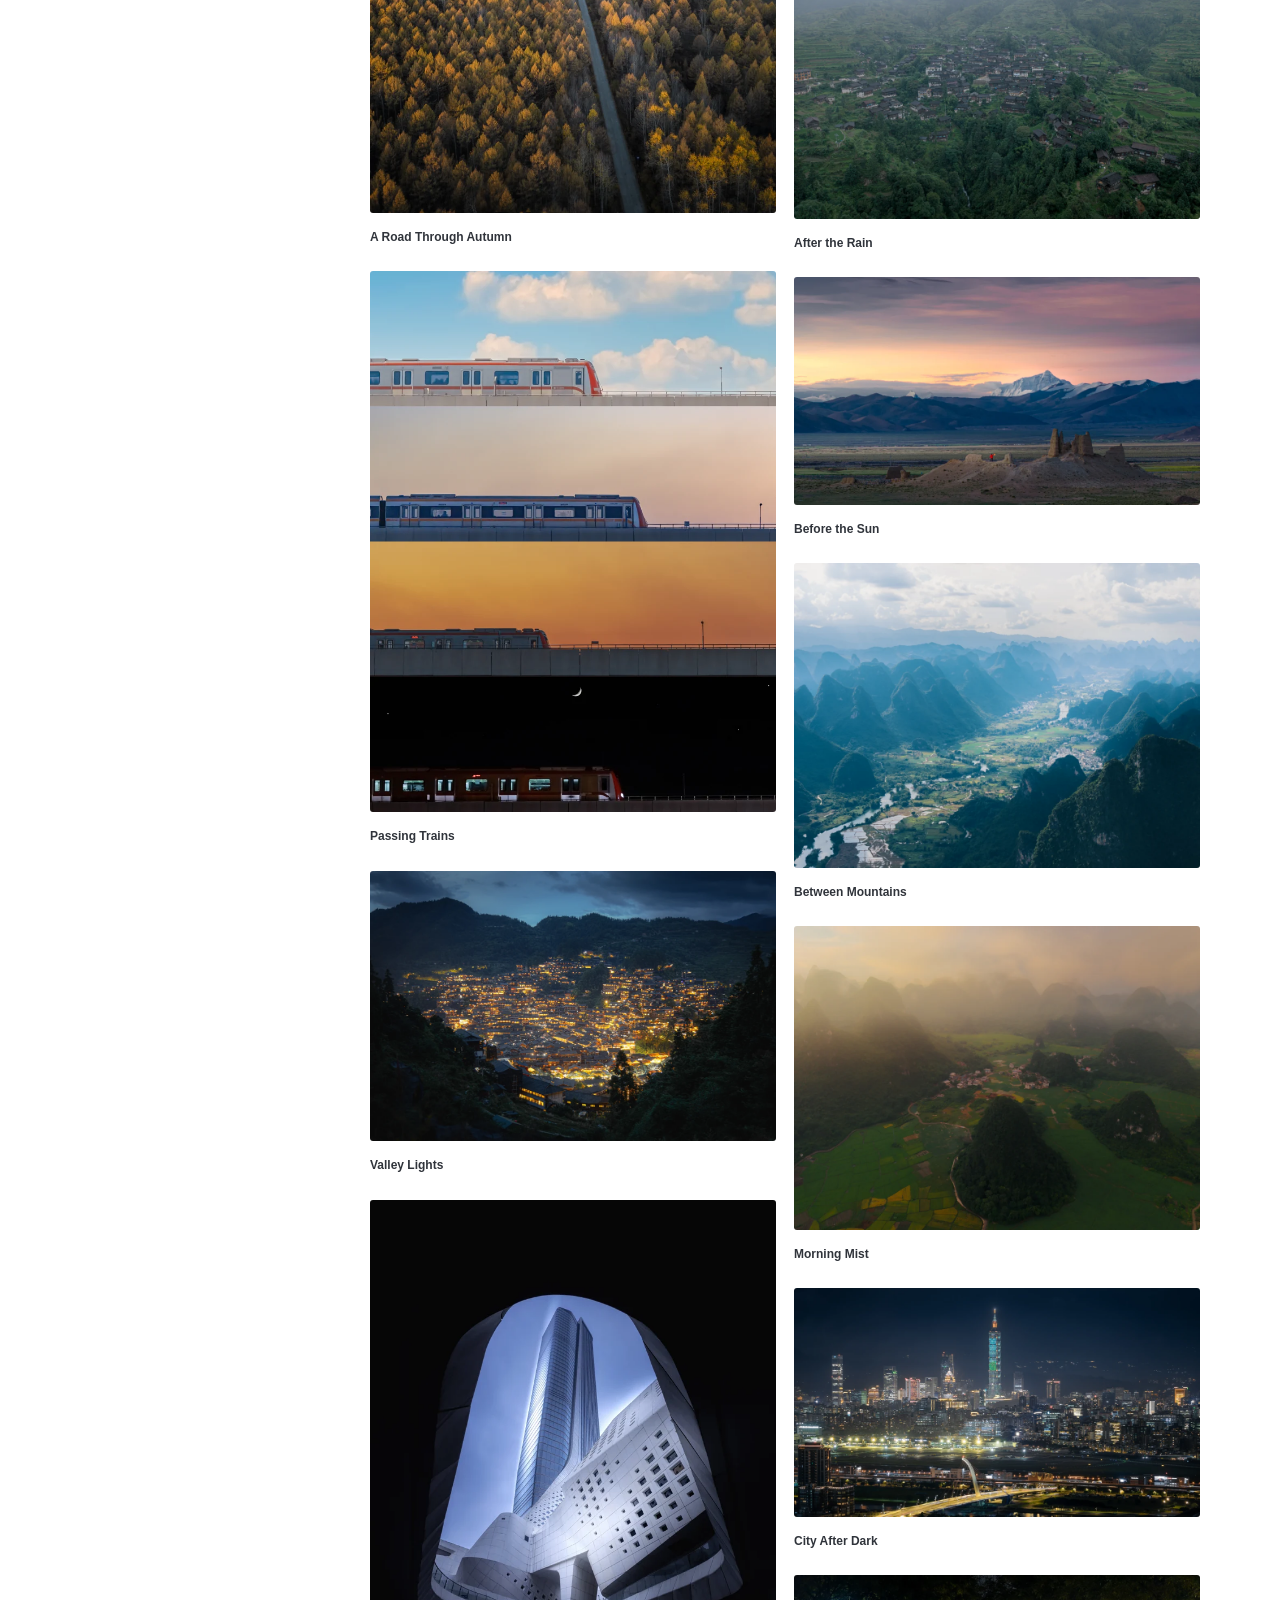
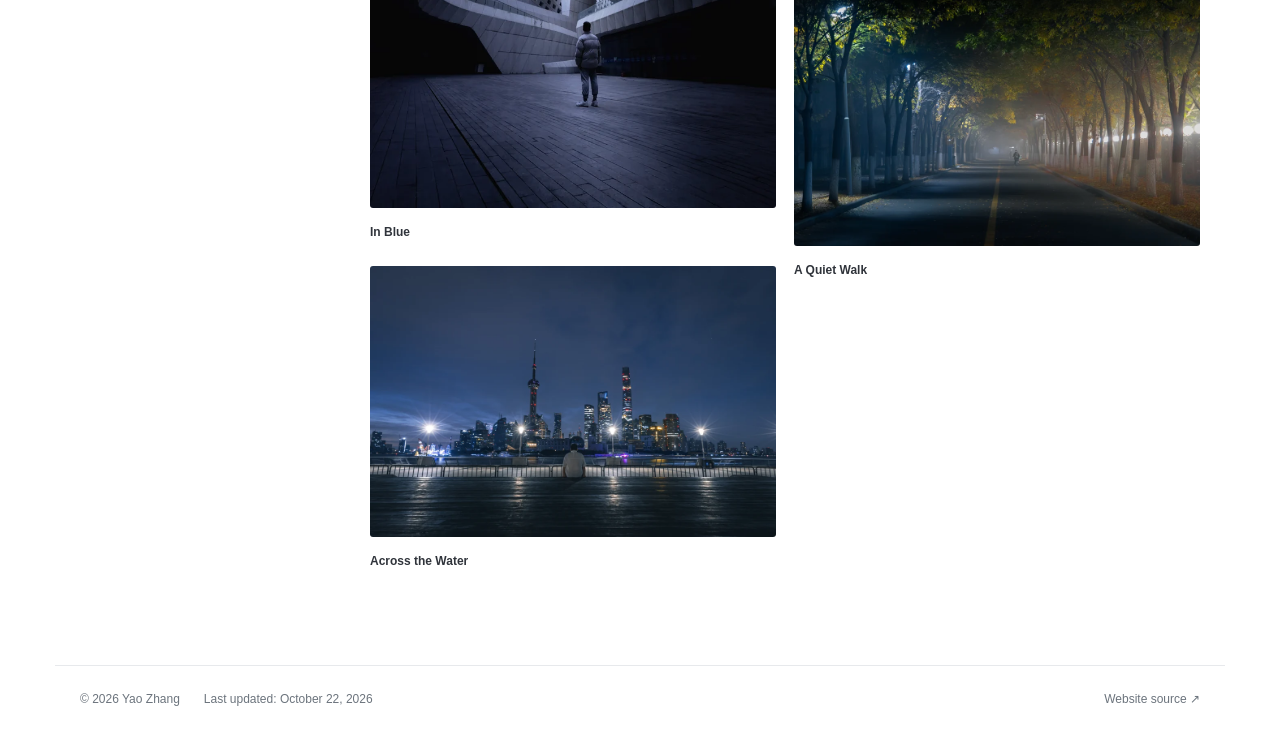
==== commit 821b47be: "Remove personal grades and awards, separate research and projects, and link repositories" ====
--- a/photography/index.html
+++ b/photography/index.html
@@ -8,11 +8,11 @@
 <meta content="#ffffff" name="theme-color"/>
 <title>Photography · Yao Zhang</title>
 <link href="../assets/favicon.svg" rel="icon" type="image/svg+xml"/>
-<link href="../assets/css/academic.css?v=20261022-collection" rel="stylesheet"/>
+<link href="../assets/css/academic.css?v=20261022-academic" rel="stylesheet"/>
 </head>
 <body>
 <a class="skip" href="#main">Skip to content</a>
-<header class="site-header"><div class="header-inner"><a class="brand" href="../">Yao Zhang <span lang="zh-CN">张尧</span></a><nav aria-label="Main navigation"><a href="../#about">About</a><a href="../#news">News</a><a href="../#publications">Publications</a><a href="../#education">Education</a><a aria-current="page" href="../photography/">Photography</a></nav></div></header>
+<header class="site-header"><div class="header-inner"><a class="brand" href="../">Yao Zhang <span lang="zh-CN">张尧</span></a><nav aria-label="Main navigation"><a href="../#about">About</a><a href="../#news">News</a><a href="../#publications">Publications</a><a href="../#research">Research</a><a href="../#projects">Projects</a><a href="../#education">Education</a><a aria-current="page" href="../photography/">Photography</a></nav></div></header>
 <div class="academic-layout">
 <aside aria-label="Personal information" class="profile">
 <a aria-label="Yao Zhang homepage" href="../"><img alt="Yao Zhang" class="portrait" height="210" src="../assets/yao-zhang.webp" width="170"/></a>
@@ -20,7 +20,7 @@
 <p class="profile-role">Master's student in Computer Science</p>
 <p class="affiliation">City University of Hong Kong</p>
 <p class="profile-interests">Efficient computer vision, edge intelligence &amp; federated learning, and AI agents.</p>
-<ul class="profile-links"><li><span aria-hidden="true">⌖</span> Hong Kong</li><li><a href="mailto:yzhang7755-c@my.cityu.edu.hk"><span aria-hidden="true">✉</span> Email</a></li><li><a href="https://github.com/Chris-yz888"><span aria-hidden="true">↗</span> GitHub</a></li><li><a href="../photography/"><span aria-hidden="true">◉</span> Photography</a></li></ul>
+<ul class="profile-links"><li><span aria-hidden="true">⌖</span> Hong Kong</li><li><a class="profile-email" href="mailto:yzhang7755-c@my.cityu.edu.hk"><span aria-hidden="true" class="email-symbol">✉</span><span class="email-address">yzhang7755-c@my.cityu.edu.hk</span></a></li><li><a href="https://github.com/Chris-yz888"><span aria-hidden="true">↗</span> GitHub</a></li><li><a href="../photography/"><span aria-hidden="true">◉</span> Photography</a></li></ul>
 </aside>
 <main id="main"><section class="photo-introduction"><h1>Photography</h1><p>Mountains, cities, and little moments along the way.</p><p class="portfolio-line"><a href="../assets/Yao-Zhang-Photography-2025.pdf" rel="noopener noreferrer" target="_blank">Photography portfolio (PDF) ↗</a><span class="portfolio-updated">Last updated: <time datetime="2025-08">August 2025</time></span></p></section><section aria-label="Photography social media" class="social-profile"><div class="social-identity"><img alt="猪头葱的橘子头像" height="64" src="../assets/social-avatar.webp" width="64"/><div><h2 lang="zh-CN">猪头葱</h2><p>Photography, travel, and color grading.</p></div></div><div class="social-platform-links"><a aria-label="猪头葱的小红书主页" href="https://xhslink.cn/o/3rZmlnPtqx2" rel="noopener noreferrer" target="_blank"><img alt="" height="25" src="../assets/icons/xiaohongshu.svg" width="25"/><span>小红书</span><span aria-hidden="true" class="external-arrow">↗</span></a><a aria-label="猪头葱的哔哩哔哩主页" href="https://space.bilibili.com/1207486525" rel="noopener noreferrer" target="_blank"><img alt="" height="25" src="../assets/icons/bilibili.svg" width="25"/><span>哔哩哔哩</span><span aria-hidden="true" class="external-arrow">↗</span></a><a aria-label="猪头葱的抖音主页" href="https://v.douyin.com/2uxM5YL_nkY/" rel="noopener noreferrer" target="_blank"><img alt="" height="25" src="../assets/icons/douyin.svg" width="25"/><span>抖音</span><span aria-hidden="true" class="external-arrow">↗</span></a></div></section><p class="gallery-note">Click any photograph for a larger view.</p><section aria-label="Photography gallery" class="masonry"><figure class="gallery-item"><button class="photo-open" data-alt="The Milky Way above an open landscape" data-caption="Milky Way" data-src="../assets/photos/collection-e473a9ca15b3.webp" type="button"><img alt="The Milky Way above an open landscape" decoding="async" height="667" loading="lazy" src="../assets/photos/collection-e473a9ca15b3-thumb.webp" width="1000"/><span aria-hidden="true" class="zoom-indicator">↗</span></button><figcaption><strong>Milky Way</strong></figcaption></figure><figure class="gallery-item"><button class="photo-open" data-alt="Star trails above a rock formation and a photographer" data-caption="Around the North Star" data-src="../assets/photos/collection-1ac95fd38c33.webp" type="button"><img alt="Star trails above a rock formation and a photographer" decoding="async" height="730" loading="lazy" src="../assets/photos/collection-1ac95fd38c33-thumb.webp" width="1000"/><span aria-hidden="true" class="zoom-indicator">↗</span></button><figcaption><strong>Around the North Star</strong></figcaption></figure><figure class="gallery-item"><button class="photo-open" data-alt="Pink aurora reflected across a dark tidal landscape" data-caption="Aurora" data-src="../assets/photos/collection-ca15930fdd95.webp" type="button"><img alt="Pink aurora reflected across a dark tidal landscape" decoding="async" height="667" loading="lazy" src="../assets/photos/collection-ca15930fdd95-thumb.webp" width="1000"/><span aria-hidden="true" class="zoom-indicator">↗</span></button><figcaption><strong>Aurora</strong></figcaption></figure><figure class="gallery-item"><button class="photo-open" data-alt="Clouds winding between sharp mountain peaks" data-caption="Among the Peaks" data-src="../assets/photos/collection-117925407a28.webp" type="button"><img alt="Clouds winding between sharp mountain peaks" decoding="async" height="667" loading="lazy" src="../assets/photos/collection-117925407a28-thumb.webp" width="1000"/><span aria-hidden="true" class="zoom-indicator">↗</span></button><figcaption><strong>Among the Peaks</strong></figcaption></figure><figure class="gallery-item"><button class="photo-open" data-alt="Branching lightning illuminating the night above the mountains" data-caption="Electric Sky" data-src="../assets/photos/collection-a19a5a24fe89.webp" type="button"><img alt="Branching lightning illuminating the night above the mountains" decoding="async" height="655" loading="lazy" src="../assets/photos/collection-a19a5a24fe89-thumb.webp" width="1000"/><span aria-hidden="true" class="zoom-indicator">↗</span></button><figcaption><strong>Electric Sky</strong></figcaption></figure><figure class="gallery-item"><button class="photo-open" data-alt="Fireworks lighting up the city waterfront" data-caption="A City Celebrates" data-src="../assets/photos/collection-c876d3eb8f6c.webp" type="button"><img alt="Fireworks lighting up the city waterfront" decoding="async" height="667" loading="lazy" src="../assets/photos/collection-c876d3eb8f6c-thumb.webp" width="1000"/><span aria-hidden="true" class="zoom-indicator">↗</span></button><figcaption><strong>A City Celebrates</strong></figcaption></figure><figure class="gallery-item"><button class="photo-open" data-alt="Water flowing through a lush green forest" data-caption="Forest Flow" data-src="../assets/photos/collection-59eaab3466a5.webp" type="button"><img alt="Water flowing through a lush green forest" decoding="async" height="1000" loading="lazy" src="../assets/photos/collection-59eaab3466a5-thumb.webp" width="820"/><span aria-hidden="true" class="zoom-indicator">↗</span></button><figcaption><strong>Forest Flow</strong></figcaption></figure><figure class="gallery-item"><button class="photo-open" data-alt="A small boat on calm blue water beside a beach" data-caption="A Quiet Shore" data-src="../assets/photos/collection-53a488189104.webp" type="button"><img alt="A small boat on calm blue water beside a beach" decoding="async" height="1000" loading="lazy" src="../assets/photos/collection-53a488189104-thumb.webp" width="667"/><span aria-hidden="true" class="zoom-indicator">↗</span></button><figcaption><strong>A Quiet Shore</strong></figcaption></figure><figure class="gallery-item"><button class="photo-open" data-alt="Golden autumn trees reflected in a forest puddle" data-caption="Autumn Reflections" data-src="../assets/photos/collection-efa584cffc39.webp" type="button"><img alt="Golden autumn trees reflected in a forest puddle" decoding="async" height="667" loading="lazy" src="../assets/photos/collection-efa584cffc39-thumb.webp" width="1000"/><span aria-hidden="true" class="zoom-indicator">↗</span></button><figcaption><strong>Autumn Reflections</strong></figcaption></figure><figure class="gallery-item"><button class="photo-open" data-alt="A tree-lined avenue covered in golden autumn leaves" data-caption="Golden Avenue" data-src="../assets/photos/collection-7699774eae75.webp" type="button"><img alt="A tree-lined avenue covered in golden autumn leaves" decoding="async" height="667" loading="lazy" src="../assets/photos/collection-7699774eae75-thumb.webp" width="1000"/><span aria-hidden="true" class="zoom-indicator">↗</span></button><figcaption><strong>Golden Avenue</strong></figcaption></figure><figure class="gallery-item"><button class="photo-open" data-alt="A straight road through a golden mountain forest" data-caption="A Road Through Autumn" data-src="../assets/photos/collection-26733e4bae10.webp" type="button"><img alt="A straight road through a golden mountain forest" decoding="async" height="1000" loading="lazy" src="../assets/photos/collection-26733e4bae10-thumb.webp" width="750"/><span aria-hidden="true" class="zoom-indicator">↗</span></button><figcaption><strong>A Road Through Autumn</strong></figcaption></figure><figure class="gallery-item"><button class="photo-open" data-alt="Trains passing beneath the sky at different times of day" data-caption="Passing Trains" data-src="../assets/photos/collection-b47c96151af1.webp" type="button"><img alt="Trains passing beneath the sky at different times of day" decoding="async" height="1000" loading="lazy" src="../assets/photos/collection-b47c96151af1-thumb.webp" width="750"/><span aria-hidden="true" class="zoom-indicator">↗</span></button><figcaption><strong>Passing Trains</strong></figcaption></figure><figure class="gallery-item"><button class="photo-open" data-alt="A brightly lit town between dark mountains" data-caption="Valley Lights" data-src="../assets/photos/collection-b4e9e9aeeebd.webp" type="button"><img alt="A brightly lit town between dark mountains" decoding="async" height="667" loading="lazy" src="../assets/photos/collection-b4e9e9aeeebd-thumb.webp" width="1000"/><span aria-hidden="true" class="zoom-indicator">↗</span></button><figcaption><strong>Valley Lights</strong></figcaption></figure><figure class="gallery-item"><button class="photo-open" data-alt="A sculptural building illuminated in blue at night" data-caption="In Blue" data-src="../assets/photos/collection-06ff023ba7c0.webp" type="button"><img alt="A sculptural building illuminated in blue at night" decoding="async" height="1000" loading="lazy" src="../assets/photos/collection-06ff023ba7c0-thumb.webp" width="667"/><span aria-hidden="true" class="zoom-indicator">↗</span></button><figcaption><strong>In Blue</strong></figcaption></figure><figure class="gallery-item"><button class="photo-open" data-alt="A city skyline and its reflections at night" data-caption="Across the Water" data-src="../assets/photos/collection-0516e5eda52a.webp" type="button"><img alt="A city skyline and its reflections at night" decoding="async" height="667" loading="lazy" src="../assets/photos/collection-0516e5eda52a-thumb.webp" width="1000"/><span aria-hidden="true" class="zoom-indicator">↗</span></button><figcaption><strong>Across the Water</strong></figcaption></figure><figure class="gallery-item"><button class="photo-open" data-alt="A looping bridge and city towers in warm light" data-caption="A Loop of Light" data-src="../assets/photos/collection-6428e7da25f5.webp" type="button"><img alt="A looping bridge and city towers in warm light" decoding="async" height="667" loading="lazy" src="../assets/photos/collection-6428e7da25f5-thumb.webp" width="1000"/><span aria-hidden="true" class="zoom-indicator">↗</span></button><figcaption><strong>A Loop of Light</strong></figcaption></figure><figure class="gallery-item"><button class="photo-open" data-alt="A dark storm cloud rolling across an open landscape" data-caption="Weather Front" data-src="../assets/photos/collection-1c8736759faf.webp" type="button"><img alt="A dark storm cloud rolling across an open landscape" decoding="async" height="667" loading="lazy" src="../assets/photos/collection-1c8736759faf-thumb.webp" width="1000"/><span aria-hidden="true" class="zoom-indicator">↗</span></button><figcaption><strong>Weather Front</strong></figcaption></figure><figure class="gallery-item"><button class="photo-open" data-alt="Grazing animals on an open highland pasture" data-caption="Highland Pastures" data-src="../assets/photos/collection-4efa6e55694a.webp" type="button"><img alt="Grazing animals on an open highland pasture" decoding="async" height="563" loading="lazy" src="../assets/photos/collection-4efa6e55694a-thumb.webp" width="1000"/><span aria-hidden="true" class="zoom-indicator">↗</span></button><figcaption><strong>Highland Pastures</strong></figcaption></figure><figure class="gallery-item"><button class="photo-open" data-alt="The city and harbour illuminated after dark" data-caption="Harbour Lights" data-src="../assets/photos/collection-b00376526729.webp" type="button"><img alt="The city and harbour illuminated after dark" decoding="async" height="563" loading="lazy" src="../assets/photos/collection-b00376526729-thumb.webp" width="1000"/><span aria-hidden="true" class="zoom-indicator">↗</span></button><figcaption><strong>Harbour Lights</strong></figcaption></figure><figure class="gallery-item"><button class="photo-open" data-alt="City towers and distant lights seen from a hillside" data-caption="Layers of the City" data-src="../assets/photos/collection-065664ca23a8.webp" type="button"><img alt="City towers and distant lights seen from a hillside" decoding="async" height="563" loading="lazy" src="../assets/photos/collection-065664ca23a8-thumb.webp" width="1000"/><span aria-hidden="true" class="zoom-indicator">↗</span></button><figcaption><strong>Layers of the City</strong></figcaption></figure><figure class="gallery-item"><button class="photo-open" data-alt="Snow on stone bridges and palace buildings" data-caption="Winter Courtyard" data-src="../assets/photos/collection-19354788d250.webp" type="button"><img alt="Snow on stone bridges and palace buildings" decoding="async" height="667" loading="lazy" src="../assets/photos/collection-19354788d250-thumb.webp" width="1000"/><span aria-hidden="true" class="zoom-indicator">↗</span></button><figcaption><strong>Winter Courtyard</strong></figcaption></figure><figure class="gallery-item"><button class="photo-open" data-alt="A lone figure on a frozen shoreline under the stars" data-caption="Beneath the Stars" data-src="../assets/photos/collection-734e45fd2c87.webp" type="button"><img alt="A lone figure on a frozen shoreline under the stars" decoding="async" height="667" loading="lazy" src="../assets/photos/collection-734e45fd2c87-thumb.webp" width="1000"/><span aria-hidden="true" class="zoom-indicator">↗</span></button><figcaption><strong>Beneath the Stars</strong></figcaption></figure><figure class="gallery-item"><button class="photo-open" data-alt="Snow-covered sandstone pillars seen from above" data-caption="Winter Pillars" data-src="../assets/photos/collection-8d77770ecc8b.webp" type="button"><img alt="Snow-covered sandstone pillars seen from above" decoding="async" height="664" loading="lazy" src="../assets/photos/collection-8d77770ecc8b-thumb.webp" width="1000"/><span aria-hidden="true" class="zoom-indicator">↗</span></button><figcaption><strong>Winter Pillars</strong></figcaption></figure><figure class="gallery-item"><button class="photo-open" data-alt="A winding wall following a misty mountain ridge" data-caption="Along the Ridge" data-src="../assets/photos/collection-82bd23a5b5a6.webp" type="button"><img alt="A winding wall following a misty mountain ridge" decoding="async" height="1000" loading="lazy" src="../assets/photos/collection-82bd23a5b5a6-thumb.webp" width="750"/><span aria-hidden="true" class="zoom-indicator">↗</span></button><figcaption><strong>Along the Ridge</strong></figcaption></figure><figure class="gallery-item"><button class="photo-open" data-alt="A suspension bridge disappearing into fog" data-caption="Bridge in the Mist" data-src="../assets/photos/collection-4b0cf49f9cff.webp" type="button"><img alt="A suspension bridge disappearing into fog" decoding="async" height="562" loading="lazy" src="../assets/photos/collection-4b0cf49f9cff-thumb.webp" width="1000"/><span aria-hidden="true" class="zoom-indicator">↗</span></button><figcaption><strong>Bridge in the Mist</strong></figcaption></figure><figure class="gallery-item"><button class="photo-open" data-alt="A straight road crossing golden desert dunes" data-caption="Across the Dunes" data-src="../assets/photos/collection-024cd7a62b02.webp" type="button"><img alt="A straight road crossing golden desert dunes" decoding="async" height="750" loading="lazy" src="../assets/photos/collection-024cd7a62b02-thumb.webp" width="1000"/><span aria-hidden="true" class="zoom-indicator">↗</span></button><figcaption><strong>Across the Dunes</strong></figcaption></figure><figure class="gallery-item"><button class="photo-open" data-alt="Green wetlands meeting golden dunes" data-caption="Desert and Meadow" data-src="../assets/photos/collection-01b6f1ba7977.webp" type="button"><img alt="Green wetlands meeting golden dunes" decoding="async" height="750" loading="lazy" src="../assets/photos/collection-01b6f1ba7977-thumb.webp" width="1000"/><span aria-hidden="true" class="zoom-indicator">↗</span></button><figcaption><strong>Desert and Meadow</strong></figcaption></figure><figure class="gallery-item"><button class="photo-open" data-alt="A village and green hills beneath low cloud" data-caption="After the Rain" data-src="../assets/photos/collection-81060c222a14.webp" type="button"><img alt="A village and green hills beneath low cloud" decoding="async" height="750" loading="lazy" src="../assets/photos/collection-81060c222a14-thumb.webp" width="1000"/><span aria-hidden="true" class="zoom-indicator">↗</span></button><figcaption><strong>After the Rain</strong></figcaption></figure><figure class="gallery-item"><button class="photo-open" data-alt="A quiet mountain landscape beneath a pastel dawn sky" data-caption="Before the Sun" data-src="../assets/photos/collection-46b51e923607.webp" type="button"><img alt="A quiet mountain landscape beneath a pastel dawn sky" decoding="async" height="562" loading="lazy" src="../assets/photos/collection-46b51e923607-thumb.webp" width="1000"/><span aria-hidden="true" class="zoom-indicator">↗</span></button><figcaption><strong>Before the Sun</strong></figcaption></figure><figure class="gallery-item"><button class="photo-open" data-alt="A river valley and town surrounded by green mountains" data-caption="Between Mountains" data-src="../assets/photos/collection-55dfd7563f07.webp" type="button"><img alt="A river valley and town surrounded by green mountains" decoding="async" height="750" loading="lazy" src="../assets/photos/collection-55dfd7563f07-thumb.webp" width="1000"/><span aria-hidden="true" class="zoom-indicator">↗</span></button><figcaption><strong>Between Mountains</strong></figcaption></figure><figure class="gallery-item"><button class="photo-open" data-alt="Green hills and a village emerging through golden mist" data-caption="Morning Mist" data-src="../assets/photos/collection-5ba7303112c4.webp" type="button"><img alt="Green hills and a village emerging through golden mist" decoding="async" height="750" loading="lazy" src="../assets/photos/collection-5ba7303112c4-thumb.webp" width="1000"/><span aria-hidden="true" class="zoom-indicator">↗</span></button><figcaption><strong>Morning Mist</strong></figcaption></figure><figure class="gallery-item"><button class="photo-open" data-alt="A tall illuminated tower above a city at night" data-caption="City After Dark" data-src="../assets/photos/collection-8a241650da36.webp" type="button"><img alt="A tall illuminated tower above a city at night" decoding="async" height="563" loading="lazy" src="../assets/photos/collection-8a241650da36-thumb.webp" width="1000"/><span aria-hidden="true" class="zoom-indicator">↗</span></button><figcaption><strong>City After Dark</strong></figcaption></figure><figure class="gallery-item"><button class="photo-open" data-alt="Street lights along a tree-lined avenue on a misty night" data-caption="A Quiet Walk" data-src="../assets/photos/collection-2d5759df2c51.webp" type="button"><img alt="Street lights along a tree-lined avenue on a misty night" decoding="async" height="667" loading="lazy" src="../assets/photos/collection-2d5759df2c51-thumb.webp" width="1000"/><span aria-hidden="true" class="zoom-indicator">↗</span></button><figcaption><strong>A Quiet Walk</strong></figcaption></figure></section><dialog aria-label="Photo viewer" class="lightbox"><button aria-label="Close image" class="lightbox-close" type="button">×</button><img alt=""/><p class="lightbox-caption"></p></dialog></main>
 </div>
--- a/assets/css/academic.css
+++ b/assets/css/academic.css
@@ -12,4 +12,8 @@
 @media(max-width:680px){.social-platform-links{gap:8px}.social-platform-links>a{min-width:125px;padding:12px;font-size:13px}.social-platform-links img{width:23px;height:23px}.portfolio-link{margin-bottom:5px}}
 .academic-intro,.photo-introduction{display:block;float:none;padding:0 0 24px;background:transparent;border:0;border-radius:0}.academic-intro>h1,.photo-introduction>h1{display:block;margin:0 0 18px;width:auto}.academic-intro>p,.photo-introduction>p{display:block;float:none;width:auto;max-width:100%;margin:0 0 17px;line-height:1.85}.photo-introduction>p{color:#5c6670}.photo-introduction .portfolio-line{margin-top:23px;font-size:14px}.portfolio-updated{display:block;margin-top:5px;color:var(--muted);font-size:12px}.footer{flex-wrap:wrap;gap:8px 24px;align-items:baseline}.site-updated{color:var(--muted);font-size:12px}.footer>a{margin-left:auto}
 @media(max-width:680px){.footer{display:flex;flex-direction:column;align-items:flex-start;gap:5px}.footer>a{margin-left:0}.photo-introduction{padding-bottom:12px}.academic-intro>p{font-size:15px}}
+.profile-links .profile-email{display:flex;align-items:flex-start;gap:5px;line-height:1.6;padding:5px 0}.profile-links .email-symbol{width:16px;flex:none}.profile-links .email-address{display:inline;width:auto;color:inherit;font-size:12px;overflow-wrap:anywhere;user-select:text}.research-code{margin-top:13px!important}.github-code{display:inline-flex;align-items:center;gap:7px;font-size:12px;font-weight:500;padding:5px 10px;border:1px solid var(--line);border-radius:4px;color:var(--ink)}.github-code:hover{background:var(--soft);text-decoration:none}.github-code img{width:17px;height:17px}.header-inner nav{gap:20px}
+@media(max-width:900px){.header-inner nav{gap:13px}.header-inner nav a{font-size:12px}}
+@media(max-width:680px){.header-inner nav{gap:18px}.profile-links .profile-email{padding:0}.profile-links .email-address{font-size:12px}}
+.code-note{font-size:12px;color:var(--muted);margin-left:10px}
 @media(prefers-reduced-motion:reduce){html{scroll-behavior:auto}*,*:before,*:after{transition:none!important}}
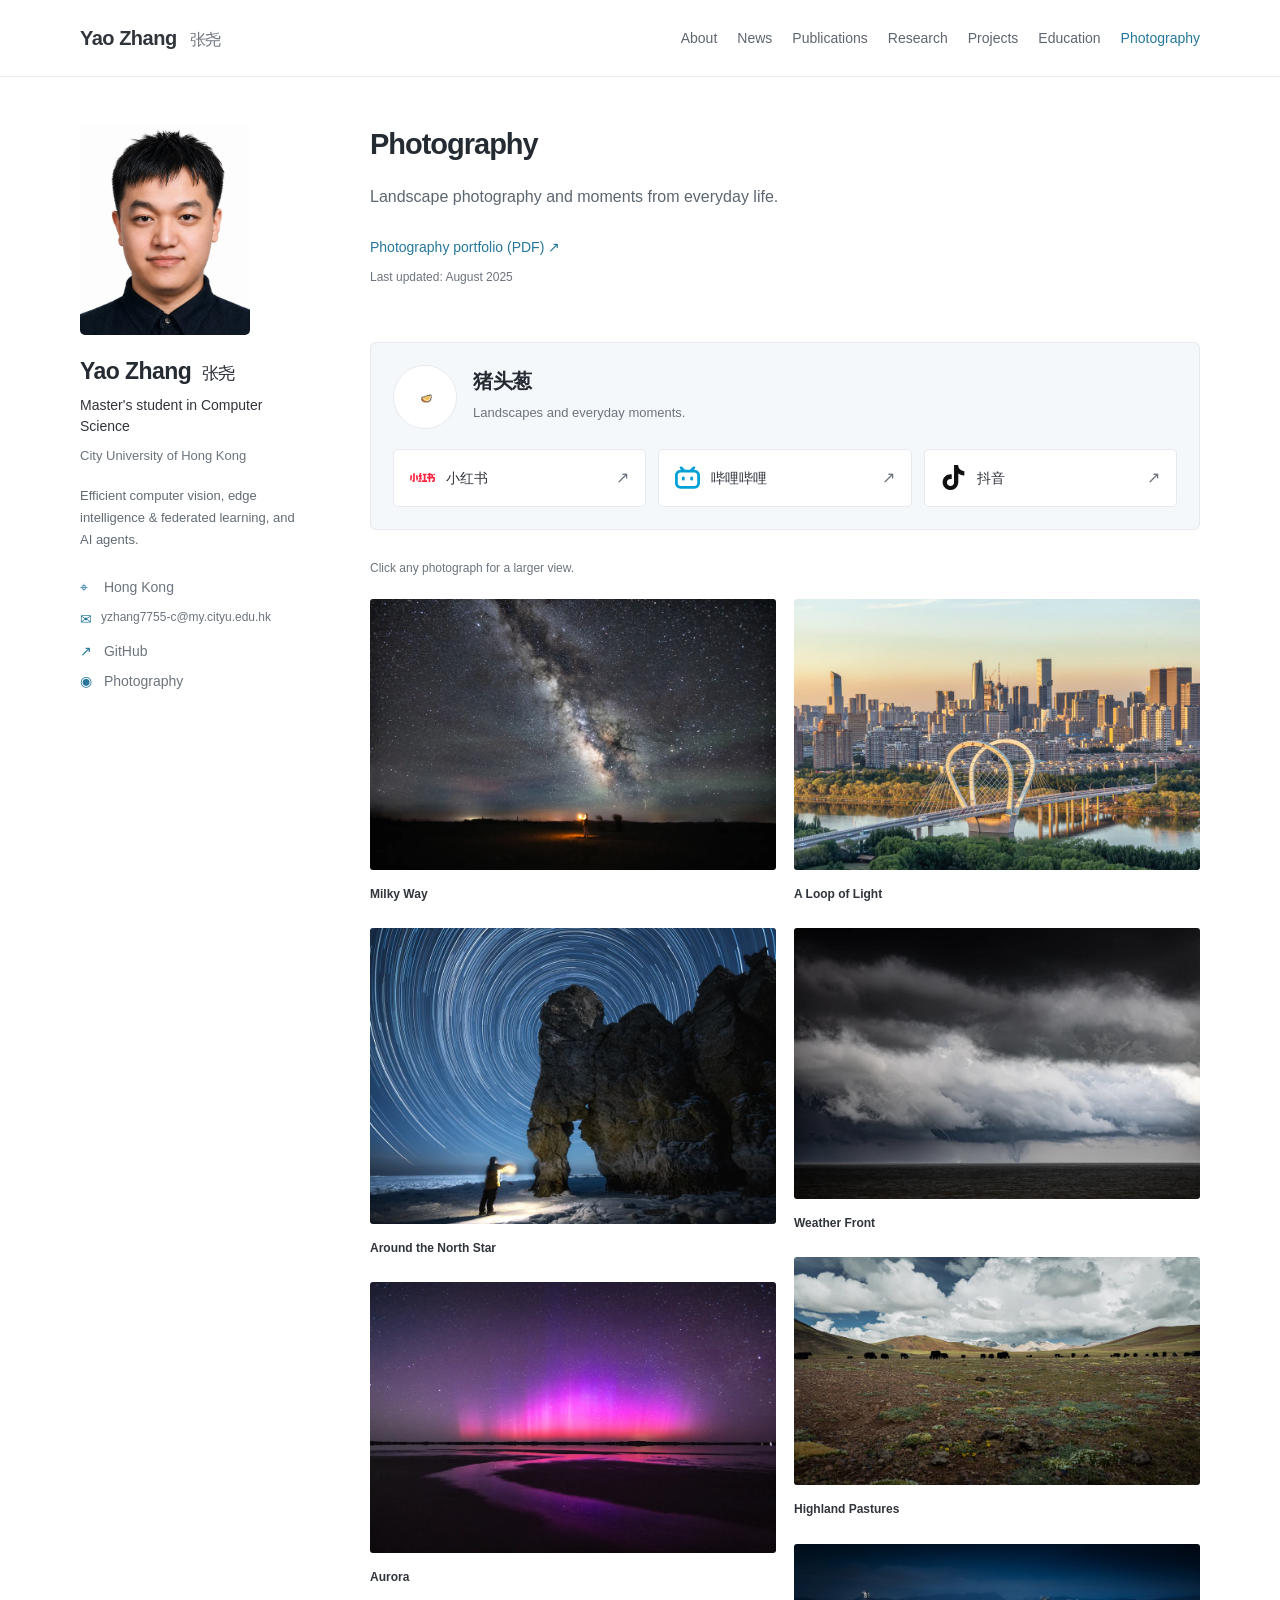
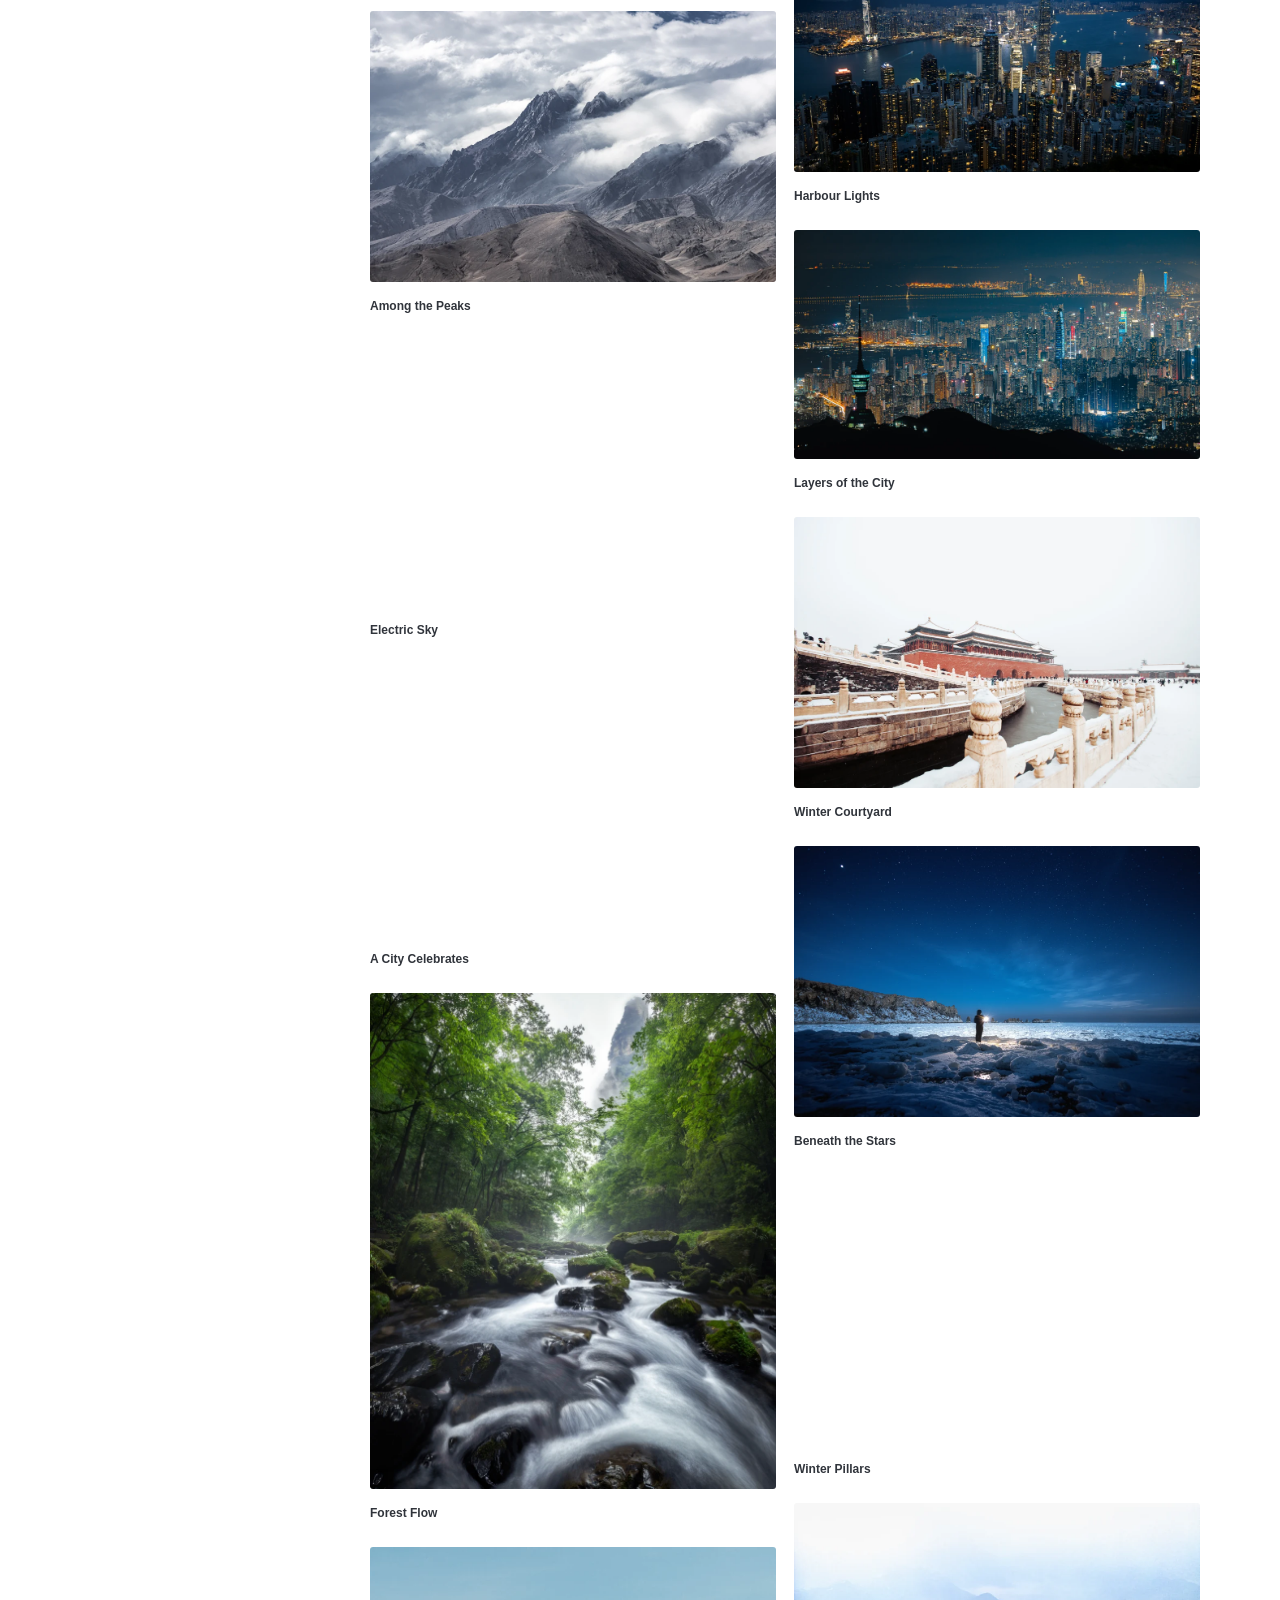
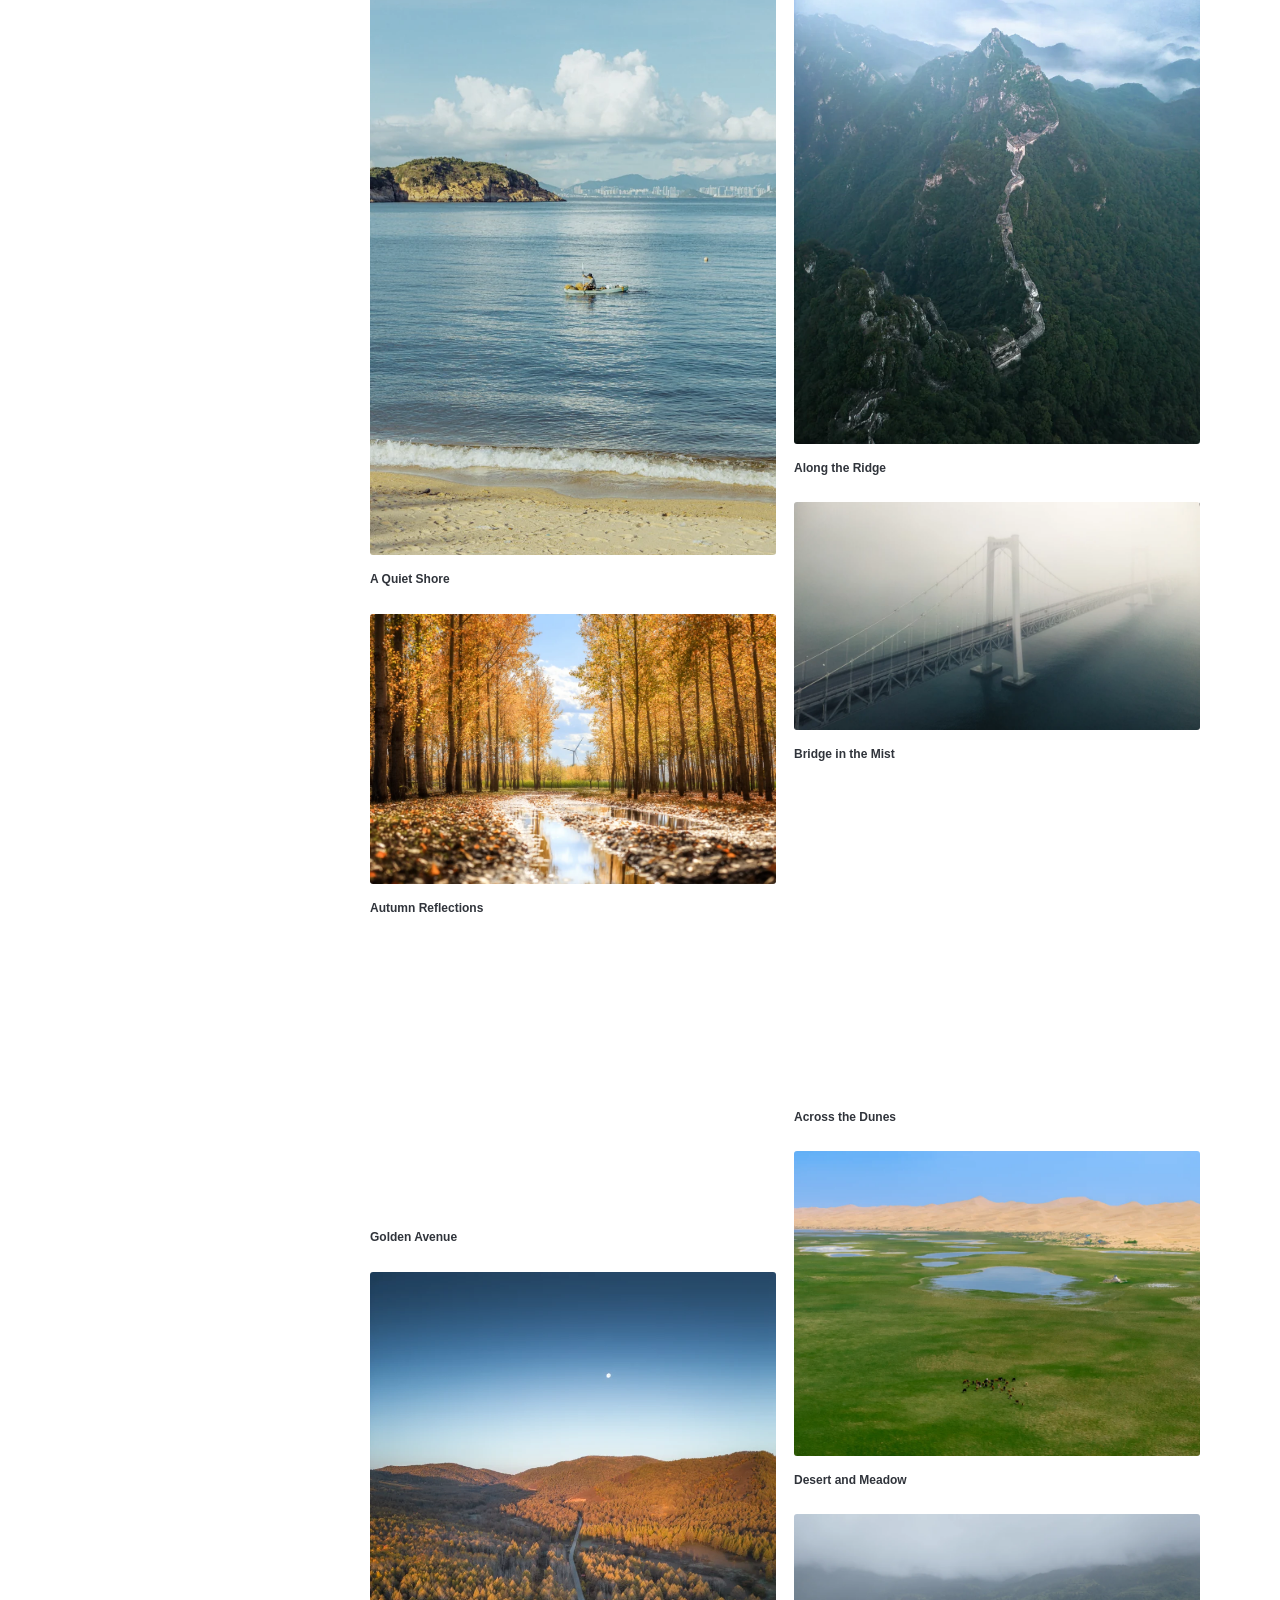
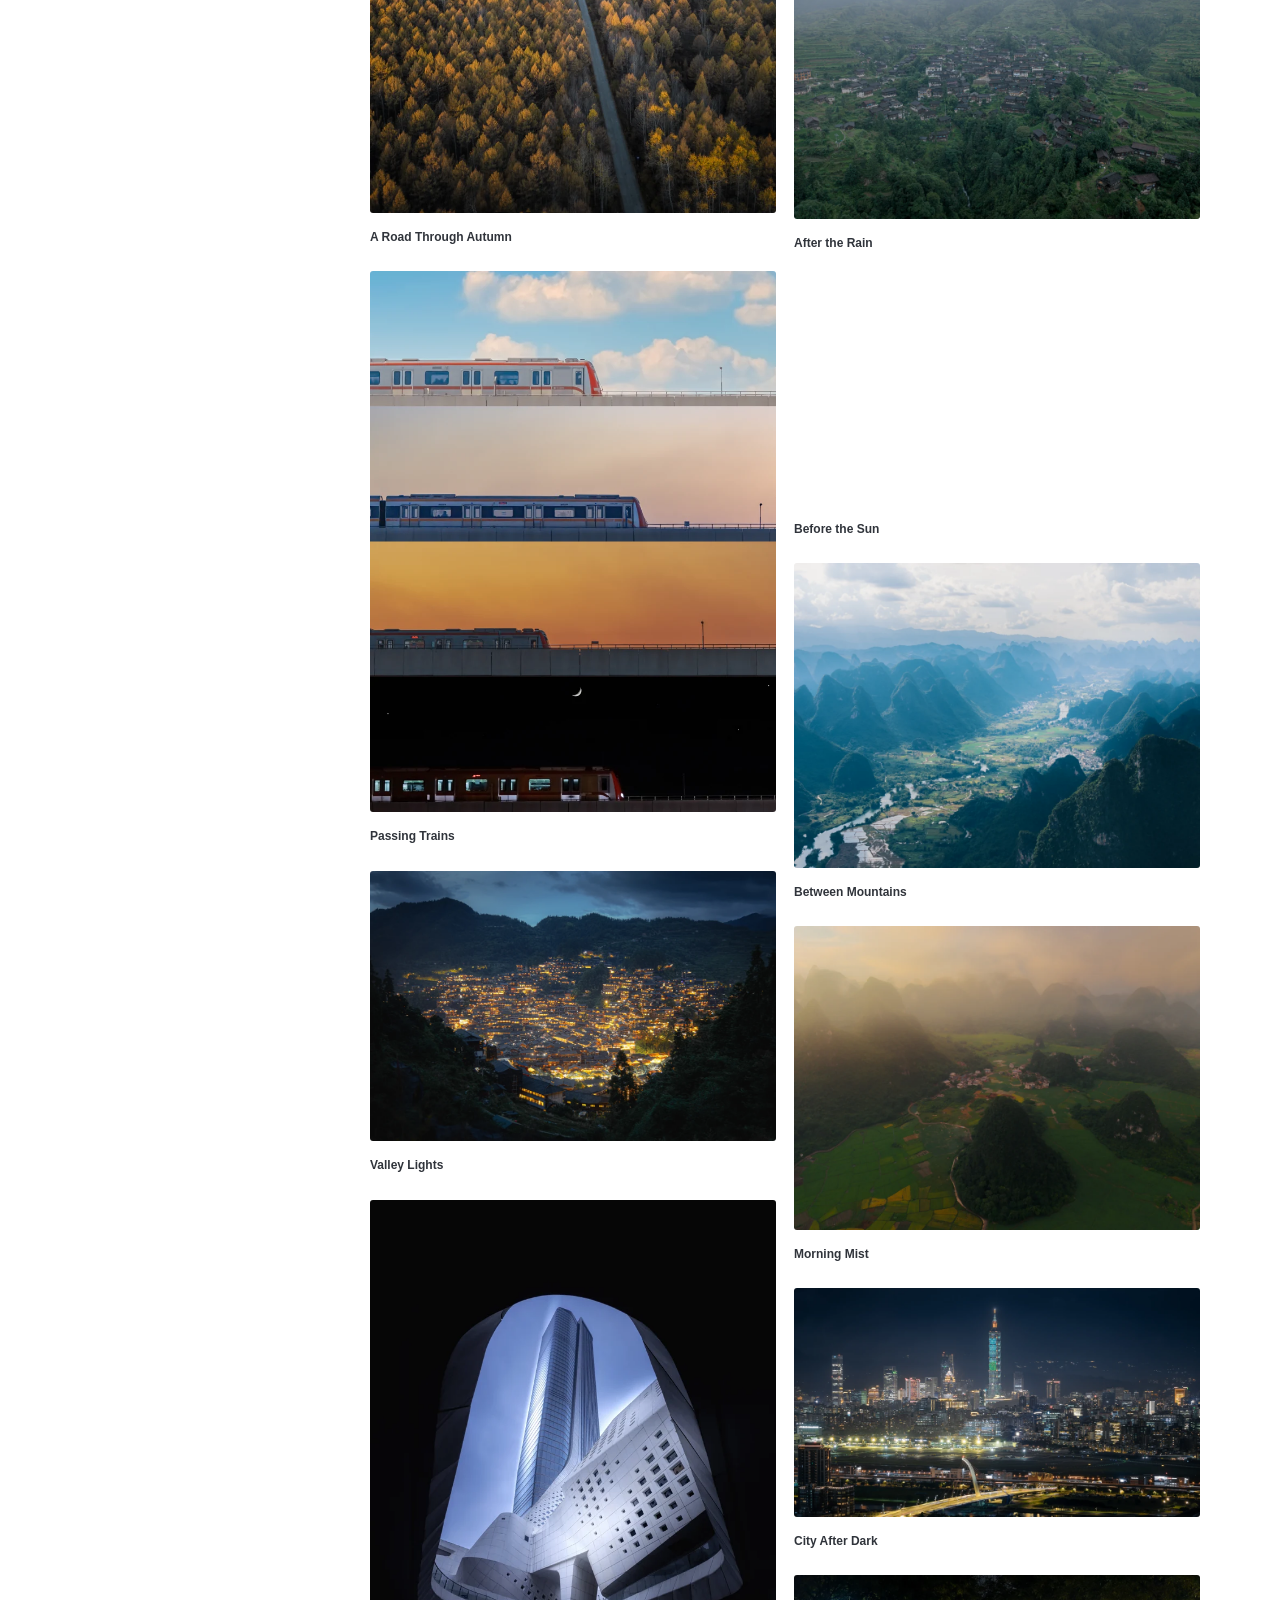
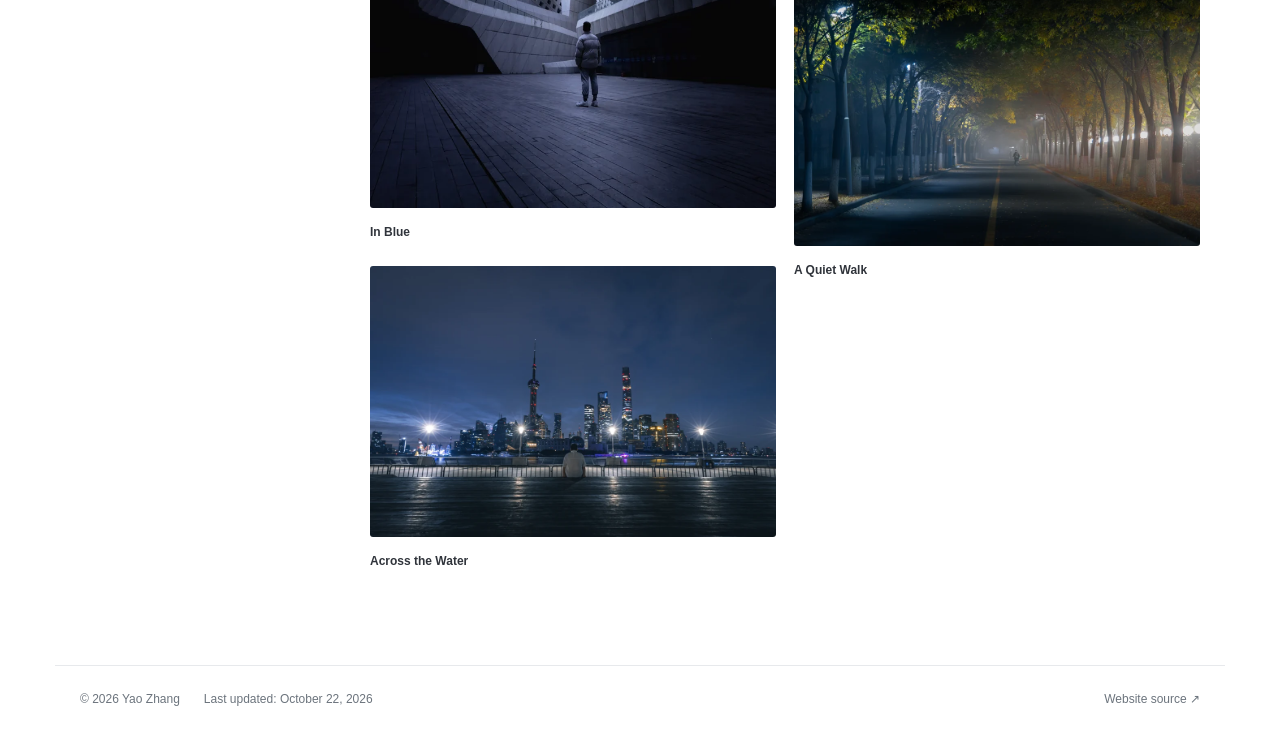
==== commit 73b43f2e: "Refine About Me and simplify public README" ====
--- a/photography/index.html
+++ b/photography/index.html
@@ -22,7 +22,7 @@
 <p class="profile-interests">Efficient computer vision, edge intelligence &amp; federated learning, and AI agents.</p>
 <ul class="profile-links"><li><span aria-hidden="true">⌖</span> Hong Kong</li><li><a class="profile-email" href="mailto:yzhang7755-c@my.cityu.edu.hk"><span aria-hidden="true" class="email-symbol">✉</span><span class="email-address">yzhang7755-c@my.cityu.edu.hk</span></a></li><li><a href="https://github.com/Chris-yz888"><span aria-hidden="true">↗</span> GitHub</a></li><li><a href="../photography/"><span aria-hidden="true">◉</span> Photography</a></li></ul>
 </aside>
-<main id="main"><section class="photo-introduction"><h1>Photography</h1><p>Mountains, cities, and little moments along the way.</p><p class="portfolio-line"><a href="../assets/Yao-Zhang-Photography-2025.pdf" rel="noopener noreferrer" target="_blank">Photography portfolio (PDF) ↗</a><span class="portfolio-updated">Last updated: <time datetime="2025-08">August 2025</time></span></p></section><section aria-label="Photography social media" class="social-profile"><div class="social-identity"><img alt="猪头葱的橘子头像" height="64" src="../assets/social-avatar.webp" width="64"/><div><h2 lang="zh-CN">猪头葱</h2><p>Photography, travel, and color grading.</p></div></div><div class="social-platform-links"><a aria-label="猪头葱的小红书主页" href="https://xhslink.cn/o/3rZmlnPtqx2" rel="noopener noreferrer" target="_blank"><img alt="" height="25" src="../assets/icons/xiaohongshu.svg" width="25"/><span>小红书</span><span aria-hidden="true" class="external-arrow">↗</span></a><a aria-label="猪头葱的哔哩哔哩主页" href="https://space.bilibili.com/1207486525" rel="noopener noreferrer" target="_blank"><img alt="" height="25" src="../assets/icons/bilibili.svg" width="25"/><span>哔哩哔哩</span><span aria-hidden="true" class="external-arrow">↗</span></a><a aria-label="猪头葱的抖音主页" href="https://v.douyin.com/2uxM5YL_nkY/" rel="noopener noreferrer" target="_blank"><img alt="" height="25" src="../assets/icons/douyin.svg" width="25"/><span>抖音</span><span aria-hidden="true" class="external-arrow">↗</span></a></div></section><p class="gallery-note">Click any photograph for a larger view.</p><section aria-label="Photography gallery" class="masonry"><figure class="gallery-item"><button class="photo-open" data-alt="The Milky Way above an open landscape" data-caption="Milky Way" data-src="../assets/photos/collection-e473a9ca15b3.webp" type="button"><img alt="The Milky Way above an open landscape" decoding="async" height="667" loading="lazy" src="../assets/photos/collection-e473a9ca15b3-thumb.webp" width="1000"/><span aria-hidden="true" class="zoom-indicator">↗</span></button><figcaption><strong>Milky Way</strong></figcaption></figure><figure class="gallery-item"><button class="photo-open" data-alt="Star trails above a rock formation and a photographer" data-caption="Around the North Star" data-src="../assets/photos/collection-1ac95fd38c33.webp" type="button"><img alt="Star trails above a rock formation and a photographer" decoding="async" height="730" loading="lazy" src="../assets/photos/collection-1ac95fd38c33-thumb.webp" width="1000"/><span aria-hidden="true" class="zoom-indicator">↗</span></button><figcaption><strong>Around the North Star</strong></figcaption></figure><figure class="gallery-item"><button class="photo-open" data-alt="Pink aurora reflected across a dark tidal landscape" data-caption="Aurora" data-src="../assets/photos/collection-ca15930fdd95.webp" type="button"><img alt="Pink aurora reflected across a dark tidal landscape" decoding="async" height="667" loading="lazy" src="../assets/photos/collection-ca15930fdd95-thumb.webp" width="1000"/><span aria-hidden="true" class="zoom-indicator">↗</span></button><figcaption><strong>Aurora</strong></figcaption></figure><figure class="gallery-item"><button class="photo-open" data-alt="Clouds winding between sharp mountain peaks" data-caption="Among the Peaks" data-src="../assets/photos/collection-117925407a28.webp" type="button"><img alt="Clouds winding between sharp mountain peaks" decoding="async" height="667" loading="lazy" src="../assets/photos/collection-117925407a28-thumb.webp" width="1000"/><span aria-hidden="true" class="zoom-indicator">↗</span></button><figcaption><strong>Among the Peaks</strong></figcaption></figure><figure class="gallery-item"><button class="photo-open" data-alt="Branching lightning illuminating the night above the mountains" data-caption="Electric Sky" data-src="../assets/photos/collection-a19a5a24fe89.webp" type="button"><img alt="Branching lightning illuminating the night above the mountains" decoding="async" height="655" loading="lazy" src="../assets/photos/collection-a19a5a24fe89-thumb.webp" width="1000"/><span aria-hidden="true" class="zoom-indicator">↗</span></button><figcaption><strong>Electric Sky</strong></figcaption></figure><figure class="gallery-item"><button class="photo-open" data-alt="Fireworks lighting up the city waterfront" data-caption="A City Celebrates" data-src="../assets/photos/collection-c876d3eb8f6c.webp" type="button"><img alt="Fireworks lighting up the city waterfront" decoding="async" height="667" loading="lazy" src="../assets/photos/collection-c876d3eb8f6c-thumb.webp" width="1000"/><span aria-hidden="true" class="zoom-indicator">↗</span></button><figcaption><strong>A City Celebrates</strong></figcaption></figure><figure class="gallery-item"><button class="photo-open" data-alt="Water flowing through a lush green forest" data-caption="Forest Flow" data-src="../assets/photos/collection-59eaab3466a5.webp" type="button"><img alt="Water flowing through a lush green forest" decoding="async" height="1000" loading="lazy" src="../assets/photos/collection-59eaab3466a5-thumb.webp" width="820"/><span aria-hidden="true" class="zoom-indicator">↗</span></button><figcaption><strong>Forest Flow</strong></figcaption></figure><figure class="gallery-item"><button class="photo-open" data-alt="A small boat on calm blue water beside a beach" data-caption="A Quiet Shore" data-src="../assets/photos/collection-53a488189104.webp" type="button"><img alt="A small boat on calm blue water beside a beach" decoding="async" height="1000" loading="lazy" src="../assets/photos/collection-53a488189104-thumb.webp" width="667"/><span aria-hidden="true" class="zoom-indicator">↗</span></button><figcaption><strong>A Quiet Shore</strong></figcaption></figure><figure class="gallery-item"><button class="photo-open" data-alt="Golden autumn trees reflected in a forest puddle" data-caption="Autumn Reflections" data-src="../assets/photos/collection-efa584cffc39.webp" type="button"><img alt="Golden autumn trees reflected in a forest puddle" decoding="async" height="667" loading="lazy" src="../assets/photos/collection-efa584cffc39-thumb.webp" width="1000"/><span aria-hidden="true" class="zoom-indicator">↗</span></button><figcaption><strong>Autumn Reflections</strong></figcaption></figure><figure class="gallery-item"><button class="photo-open" data-alt="A tree-lined avenue covered in golden autumn leaves" data-caption="Golden Avenue" data-src="../assets/photos/collection-7699774eae75.webp" type="button"><img alt="A tree-lined avenue covered in golden autumn leaves" decoding="async" height="667" loading="lazy" src="../assets/photos/collection-7699774eae75-thumb.webp" width="1000"/><span aria-hidden="true" class="zoom-indicator">↗</span></button><figcaption><strong>Golden Avenue</strong></figcaption></figure><figure class="gallery-item"><button class="photo-open" data-alt="A straight road through a golden mountain forest" data-caption="A Road Through Autumn" data-src="../assets/photos/collection-26733e4bae10.webp" type="button"><img alt="A straight road through a golden mountain forest" decoding="async" height="1000" loading="lazy" src="../assets/photos/collection-26733e4bae10-thumb.webp" width="750"/><span aria-hidden="true" class="zoom-indicator">↗</span></button><figcaption><strong>A Road Through Autumn</strong></figcaption></figure><figure class="gallery-item"><button class="photo-open" data-alt="Trains passing beneath the sky at different times of day" data-caption="Passing Trains" data-src="../assets/photos/collection-b47c96151af1.webp" type="button"><img alt="Trains passing beneath the sky at different times of day" decoding="async" height="1000" loading="lazy" src="../assets/photos/collection-b47c96151af1-thumb.webp" width="750"/><span aria-hidden="true" class="zoom-indicator">↗</span></button><figcaption><strong>Passing Trains</strong></figcaption></figure><figure class="gallery-item"><button class="photo-open" data-alt="A brightly lit town between dark mountains" data-caption="Valley Lights" data-src="../assets/photos/collection-b4e9e9aeeebd.webp" type="button"><img alt="A brightly lit town between dark mountains" decoding="async" height="667" loading="lazy" src="../assets/photos/collection-b4e9e9aeeebd-thumb.webp" width="1000"/><span aria-hidden="true" class="zoom-indicator">↗</span></button><figcaption><strong>Valley Lights</strong></figcaption></figure><figure class="gallery-item"><button class="photo-open" data-alt="A sculptural building illuminated in blue at night" data-caption="In Blue" data-src="../assets/photos/collection-06ff023ba7c0.webp" type="button"><img alt="A sculptural building illuminated in blue at night" decoding="async" height="1000" loading="lazy" src="../assets/photos/collection-06ff023ba7c0-thumb.webp" width="667"/><span aria-hidden="true" class="zoom-indicator">↗</span></button><figcaption><strong>In Blue</strong></figcaption></figure><figure class="gallery-item"><button class="photo-open" data-alt="A city skyline and its reflections at night" data-caption="Across the Water" data-src="../assets/photos/collection-0516e5eda52a.webp" type="button"><img alt="A city skyline and its reflections at night" decoding="async" height="667" loading="lazy" src="../assets/photos/collection-0516e5eda52a-thumb.webp" width="1000"/><span aria-hidden="true" class="zoom-indicator">↗</span></button><figcaption><strong>Across the Water</strong></figcaption></figure><figure class="gallery-item"><button class="photo-open" data-alt="A looping bridge and city towers in warm light" data-caption="A Loop of Light" data-src="../assets/photos/collection-6428e7da25f5.webp" type="button"><img alt="A looping bridge and city towers in warm light" decoding="async" height="667" loading="lazy" src="../assets/photos/collection-6428e7da25f5-thumb.webp" width="1000"/><span aria-hidden="true" class="zoom-indicator">↗</span></button><figcaption><strong>A Loop of Light</strong></figcaption></figure><figure class="gallery-item"><button class="photo-open" data-alt="A dark storm cloud rolling across an open landscape" data-caption="Weather Front" data-src="../assets/photos/collection-1c8736759faf.webp" type="button"><img alt="A dark storm cloud rolling across an open landscape" decoding="async" height="667" loading="lazy" src="../assets/photos/collection-1c8736759faf-thumb.webp" width="1000"/><span aria-hidden="true" class="zoom-indicator">↗</span></button><figcaption><strong>Weather Front</strong></figcaption></figure><figure class="gallery-item"><button class="photo-open" data-alt="Grazing animals on an open highland pasture" data-caption="Highland Pastures" data-src="../assets/photos/collection-4efa6e55694a.webp" type="button"><img alt="Grazing animals on an open highland pasture" decoding="async" height="563" loading="lazy" src="../assets/photos/collection-4efa6e55694a-thumb.webp" width="1000"/><span aria-hidden="true" class="zoom-indicator">↗</span></button><figcaption><strong>Highland Pastures</strong></figcaption></figure><figure class="gallery-item"><button class="photo-open" data-alt="The city and harbour illuminated after dark" data-caption="Harbour Lights" data-src="../assets/photos/collection-b00376526729.webp" type="button"><img alt="The city and harbour illuminated after dark" decoding="async" height="563" loading="lazy" src="../assets/photos/collection-b00376526729-thumb.webp" width="1000"/><span aria-hidden="true" class="zoom-indicator">↗</span></button><figcaption><strong>Harbour Lights</strong></figcaption></figure><figure class="gallery-item"><button class="photo-open" data-alt="City towers and distant lights seen from a hillside" data-caption="Layers of the City" data-src="../assets/photos/collection-065664ca23a8.webp" type="button"><img alt="City towers and distant lights seen from a hillside" decoding="async" height="563" loading="lazy" src="../assets/photos/collection-065664ca23a8-thumb.webp" width="1000"/><span aria-hidden="true" class="zoom-indicator">↗</span></button><figcaption><strong>Layers of the City</strong></figcaption></figure><figure class="gallery-item"><button class="photo-open" data-alt="Snow on stone bridges and palace buildings" data-caption="Winter Courtyard" data-src="../assets/photos/collection-19354788d250.webp" type="button"><img alt="Snow on stone bridges and palace buildings" decoding="async" height="667" loading="lazy" src="../assets/photos/collection-19354788d250-thumb.webp" width="1000"/><span aria-hidden="true" class="zoom-indicator">↗</span></button><figcaption><strong>Winter Courtyard</strong></figcaption></figure><figure class="gallery-item"><button class="photo-open" data-alt="A lone figure on a frozen shoreline under the stars" data-caption="Beneath the Stars" data-src="../assets/photos/collection-734e45fd2c87.webp" type="button"><img alt="A lone figure on a frozen shoreline under the stars" decoding="async" height="667" loading="lazy" src="../assets/photos/collection-734e45fd2c87-thumb.webp" width="1000"/><span aria-hidden="true" class="zoom-indicator">↗</span></button><figcaption><strong>Beneath the Stars</strong></figcaption></figure><figure class="gallery-item"><button class="photo-open" data-alt="Snow-covered sandstone pillars seen from above" data-caption="Winter Pillars" data-src="../assets/photos/collection-8d77770ecc8b.webp" type="button"><img alt="Snow-covered sandstone pillars seen from above" decoding="async" height="664" loading="lazy" src="../assets/photos/collection-8d77770ecc8b-thumb.webp" width="1000"/><span aria-hidden="true" class="zoom-indicator">↗</span></button><figcaption><strong>Winter Pillars</strong></figcaption></figure><figure class="gallery-item"><button class="photo-open" data-alt="A winding wall following a misty mountain ridge" data-caption="Along the Ridge" data-src="../assets/photos/collection-82bd23a5b5a6.webp" type="button"><img alt="A winding wall following a misty mountain ridge" decoding="async" height="1000" loading="lazy" src="../assets/photos/collection-82bd23a5b5a6-thumb.webp" width="750"/><span aria-hidden="true" class="zoom-indicator">↗</span></button><figcaption><strong>Along the Ridge</strong></figcaption></figure><figure class="gallery-item"><button class="photo-open" data-alt="A suspension bridge disappearing into fog" data-caption="Bridge in the Mist" data-src="../assets/photos/collection-4b0cf49f9cff.webp" type="button"><img alt="A suspension bridge disappearing into fog" decoding="async" height="562" loading="lazy" src="../assets/photos/collection-4b0cf49f9cff-thumb.webp" width="1000"/><span aria-hidden="true" class="zoom-indicator">↗</span></button><figcaption><strong>Bridge in the Mist</strong></figcaption></figure><figure class="gallery-item"><button class="photo-open" data-alt="A straight road crossing golden desert dunes" data-caption="Across the Dunes" data-src="../assets/photos/collection-024cd7a62b02.webp" type="button"><img alt="A straight road crossing golden desert dunes" decoding="async" height="750" loading="lazy" src="../assets/photos/collection-024cd7a62b02-thumb.webp" width="1000"/><span aria-hidden="true" class="zoom-indicator">↗</span></button><figcaption><strong>Across the Dunes</strong></figcaption></figure><figure class="gallery-item"><button class="photo-open" data-alt="Green wetlands meeting golden dunes" data-caption="Desert and Meadow" data-src="../assets/photos/collection-01b6f1ba7977.webp" type="button"><img alt="Green wetlands meeting golden dunes" decoding="async" height="750" loading="lazy" src="../assets/photos/collection-01b6f1ba7977-thumb.webp" width="1000"/><span aria-hidden="true" class="zoom-indicator">↗</span></button><figcaption><strong>Desert and Meadow</strong></figcaption></figure><figure class="gallery-item"><button class="photo-open" data-alt="A village and green hills beneath low cloud" data-caption="After the Rain" data-src="../assets/photos/collection-81060c222a14.webp" type="button"><img alt="A village and green hills beneath low cloud" decoding="async" height="750" loading="lazy" src="../assets/photos/collection-81060c222a14-thumb.webp" width="1000"/><span aria-hidden="true" class="zoom-indicator">↗</span></button><figcaption><strong>After the Rain</strong></figcaption></figure><figure class="gallery-item"><button class="photo-open" data-alt="A quiet mountain landscape beneath a pastel dawn sky" data-caption="Before the Sun" data-src="../assets/photos/collection-46b51e923607.webp" type="button"><img alt="A quiet mountain landscape beneath a pastel dawn sky" decoding="async" height="562" loading="lazy" src="../assets/photos/collection-46b51e923607-thumb.webp" width="1000"/><span aria-hidden="true" class="zoom-indicator">↗</span></button><figcaption><strong>Before the Sun</strong></figcaption></figure><figure class="gallery-item"><button class="photo-open" data-alt="A river valley and town surrounded by green mountains" data-caption="Between Mountains" data-src="../assets/photos/collection-55dfd7563f07.webp" type="button"><img alt="A river valley and town surrounded by green mountains" decoding="async" height="750" loading="lazy" src="../assets/photos/collection-55dfd7563f07-thumb.webp" width="1000"/><span aria-hidden="true" class="zoom-indicator">↗</span></button><figcaption><strong>Between Mountains</strong></figcaption></figure><figure class="gallery-item"><button class="photo-open" data-alt="Green hills and a village emerging through golden mist" data-caption="Morning Mist" data-src="../assets/photos/collection-5ba7303112c4.webp" type="button"><img alt="Green hills and a village emerging through golden mist" decoding="async" height="750" loading="lazy" src="../assets/photos/collection-5ba7303112c4-thumb.webp" width="1000"/><span aria-hidden="true" class="zoom-indicator">↗</span></button><figcaption><strong>Morning Mist</strong></figcaption></figure><figure class="gallery-item"><button class="photo-open" data-alt="A tall illuminated tower above a city at night" data-caption="City After Dark" data-src="../assets/photos/collection-8a241650da36.webp" type="button"><img alt="A tall illuminated tower above a city at night" decoding="async" height="563" loading="lazy" src="../assets/photos/collection-8a241650da36-thumb.webp" width="1000"/><span aria-hidden="true" class="zoom-indicator">↗</span></button><figcaption><strong>City After Dark</strong></figcaption></figure><figure class="gallery-item"><button class="photo-open" data-alt="Street lights along a tree-lined avenue on a misty night" data-caption="A Quiet Walk" data-src="../assets/photos/collection-2d5759df2c51.webp" type="button"><img alt="Street lights along a tree-lined avenue on a misty night" decoding="async" height="667" loading="lazy" src="../assets/photos/collection-2d5759df2c51-thumb.webp" width="1000"/><span aria-hidden="true" class="zoom-indicator">↗</span></button><figcaption><strong>A Quiet Walk</strong></figcaption></figure></section><dialog aria-label="Photo viewer" class="lightbox"><button aria-label="Close image" class="lightbox-close" type="button">×</button><img alt=""/><p class="lightbox-caption"></p></dialog></main>
+<main id="main"><section class="photo-introduction"><h1>Photography</h1><p>Landscape photography and moments from everyday life.</p><p class="portfolio-line"><a href="../assets/Yao-Zhang-Photography-2025.pdf" rel="noopener noreferrer" target="_blank">Photography portfolio (PDF) ↗</a><span class="portfolio-updated">Last updated: <time datetime="2025-08">August 2025</time></span></p></section><section aria-label="Photography social media" class="social-profile"><div class="social-identity"><img alt="猪头葱的橘子头像" height="64" src="../assets/social-avatar.webp" width="64"/><div><h2 lang="zh-CN">猪头葱</h2><p>Landscapes and everyday moments.</p></div></div><div class="social-platform-links"><a aria-label="猪头葱的小红书主页" href="https://xhslink.cn/o/3rZmlnPtqx2" rel="noopener noreferrer" target="_blank"><img alt="" height="25" src="../assets/icons/xiaohongshu.svg" width="25"/><span>小红书</span><span aria-hidden="true" class="external-arrow">↗</span></a><a aria-label="猪头葱的哔哩哔哩主页" href="https://space.bilibili.com/1207486525" rel="noopener noreferrer" target="_blank"><img alt="" height="25" src="../assets/icons/bilibili.svg" width="25"/><span>哔哩哔哩</span><span aria-hidden="true" class="external-arrow">↗</span></a><a aria-label="猪头葱的抖音主页" href="https://v.douyin.com/2uxM5YL_nkY/" rel="noopener noreferrer" target="_blank"><img alt="" height="25" src="../assets/icons/douyin.svg" width="25"/><span>抖音</span><span aria-hidden="true" class="external-arrow">↗</span></a></div></section><p class="gallery-note">Click any photograph for a larger view.</p><section aria-label="Photography gallery" class="masonry"><figure class="gallery-item"><button class="photo-open" data-alt="The Milky Way above an open landscape" data-caption="Milky Way" data-src="../assets/photos/collection-e473a9ca15b3.webp" type="button"><img alt="The Milky Way above an open landscape" decoding="async" height="667" loading="lazy" src="../assets/photos/collection-e473a9ca15b3-thumb.webp" width="1000"/><span aria-hidden="true" class="zoom-indicator">↗</span></button><figcaption><strong>Milky Way</strong></figcaption></figure><figure class="gallery-item"><button class="photo-open" data-alt="Star trails above a rock formation and a photographer" data-caption="Around the North Star" data-src="../assets/photos/collection-1ac95fd38c33.webp" type="button"><img alt="Star trails above a rock formation and a photographer" decoding="async" height="730" loading="lazy" src="../assets/photos/collection-1ac95fd38c33-thumb.webp" width="1000"/><span aria-hidden="true" class="zoom-indicator">↗</span></button><figcaption><strong>Around the North Star</strong></figcaption></figure><figure class="gallery-item"><button class="photo-open" data-alt="Pink aurora reflected across a dark tidal landscape" data-caption="Aurora" data-src="../assets/photos/collection-ca15930fdd95.webp" type="button"><img alt="Pink aurora reflected across a dark tidal landscape" decoding="async" height="667" loading="lazy" src="../assets/photos/collection-ca15930fdd95-thumb.webp" width="1000"/><span aria-hidden="true" class="zoom-indicator">↗</span></button><figcaption><strong>Aurora</strong></figcaption></figure><figure class="gallery-item"><button class="photo-open" data-alt="Clouds winding between sharp mountain peaks" data-caption="Among the Peaks" data-src="../assets/photos/collection-117925407a28.webp" type="button"><img alt="Clouds winding between sharp mountain peaks" decoding="async" height="667" loading="lazy" src="../assets/photos/collection-117925407a28-thumb.webp" width="1000"/><span aria-hidden="true" class="zoom-indicator">↗</span></button><figcaption><strong>Among the Peaks</strong></figcaption></figure><figure class="gallery-item"><button class="photo-open" data-alt="Branching lightning illuminating the night above the mountains" data-caption="Electric Sky" data-src="../assets/photos/collection-a19a5a24fe89.webp" type="button"><img alt="Branching lightning illuminating the night above the mountains" decoding="async" height="655" loading="lazy" src="../assets/photos/collection-a19a5a24fe89-thumb.webp" width="1000"/><span aria-hidden="true" class="zoom-indicator">↗</span></button><figcaption><strong>Electric Sky</strong></figcaption></figure><figure class="gallery-item"><button class="photo-open" data-alt="Fireworks lighting up the city waterfront" data-caption="A City Celebrates" data-src="../assets/photos/collection-c876d3eb8f6c.webp" type="button"><img alt="Fireworks lighting up the city waterfront" decoding="async" height="667" loading="lazy" src="../assets/photos/collection-c876d3eb8f6c-thumb.webp" width="1000"/><span aria-hidden="true" class="zoom-indicator">↗</span></button><figcaption><strong>A City Celebrates</strong></figcaption></figure><figure class="gallery-item"><button class="photo-open" data-alt="Water flowing through a lush green forest" data-caption="Forest Flow" data-src="../assets/photos/collection-59eaab3466a5.webp" type="button"><img alt="Water flowing through a lush green forest" decoding="async" height="1000" loading="lazy" src="../assets/photos/collection-59eaab3466a5-thumb.webp" width="820"/><span aria-hidden="true" class="zoom-indicator">↗</span></button><figcaption><strong>Forest Flow</strong></figcaption></figure><figure class="gallery-item"><button class="photo-open" data-alt="A small boat on calm blue water beside a beach" data-caption="A Quiet Shore" data-src="../assets/photos/collection-53a488189104.webp" type="button"><img alt="A small boat on calm blue water beside a beach" decoding="async" height="1000" loading="lazy" src="../assets/photos/collection-53a488189104-thumb.webp" width="667"/><span aria-hidden="true" class="zoom-indicator">↗</span></button><figcaption><strong>A Quiet Shore</strong></figcaption></figure><figure class="gallery-item"><button class="photo-open" data-alt="Golden autumn trees reflected in a forest puddle" data-caption="Autumn Reflections" data-src="../assets/photos/collection-efa584cffc39.webp" type="button"><img alt="Golden autumn trees reflected in a forest puddle" decoding="async" height="667" loading="lazy" src="../assets/photos/collection-efa584cffc39-thumb.webp" width="1000"/><span aria-hidden="true" class="zoom-indicator">↗</span></button><figcaption><strong>Autumn Reflections</strong></figcaption></figure><figure class="gallery-item"><button class="photo-open" data-alt="A tree-lined avenue covered in golden autumn leaves" data-caption="Golden Avenue" data-src="../assets/photos/collection-7699774eae75.webp" type="button"><img alt="A tree-lined avenue covered in golden autumn leaves" decoding="async" height="667" loading="lazy" src="../assets/photos/collection-7699774eae75-thumb.webp" width="1000"/><span aria-hidden="true" class="zoom-indicator">↗</span></button><figcaption><strong>Golden Avenue</strong></figcaption></figure><figure class="gallery-item"><button class="photo-open" data-alt="A straight road through a golden mountain forest" data-caption="A Road Through Autumn" data-src="../assets/photos/collection-26733e4bae10.webp" type="button"><img alt="A straight road through a golden mountain forest" decoding="async" height="1000" loading="lazy" src="../assets/photos/collection-26733e4bae10-thumb.webp" width="750"/><span aria-hidden="true" class="zoom-indicator">↗</span></button><figcaption><strong>A Road Through Autumn</strong></figcaption></figure><figure class="gallery-item"><button class="photo-open" data-alt="Trains passing beneath the sky at different times of day" data-caption="Passing Trains" data-src="../assets/photos/collection-b47c96151af1.webp" type="button"><img alt="Trains passing beneath the sky at different times of day" decoding="async" height="1000" loading="lazy" src="../assets/photos/collection-b47c96151af1-thumb.webp" width="750"/><span aria-hidden="true" class="zoom-indicator">↗</span></button><figcaption><strong>Passing Trains</strong></figcaption></figure><figure class="gallery-item"><button class="photo-open" data-alt="A brightly lit town between dark mountains" data-caption="Valley Lights" data-src="../assets/photos/collection-b4e9e9aeeebd.webp" type="button"><img alt="A brightly lit town between dark mountains" decoding="async" height="667" loading="lazy" src="../assets/photos/collection-b4e9e9aeeebd-thumb.webp" width="1000"/><span aria-hidden="true" class="zoom-indicator">↗</span></button><figcaption><strong>Valley Lights</strong></figcaption></figure><figure class="gallery-item"><button class="photo-open" data-alt="A sculptural building illuminated in blue at night" data-caption="In Blue" data-src="../assets/photos/collection-06ff023ba7c0.webp" type="button"><img alt="A sculptural building illuminated in blue at night" decoding="async" height="1000" loading="lazy" src="../assets/photos/collection-06ff023ba7c0-thumb.webp" width="667"/><span aria-hidden="true" class="zoom-indicator">↗</span></button><figcaption><strong>In Blue</strong></figcaption></figure><figure class="gallery-item"><button class="photo-open" data-alt="A city skyline and its reflections at night" data-caption="Across the Water" data-src="../assets/photos/collection-0516e5eda52a.webp" type="button"><img alt="A city skyline and its reflections at night" decoding="async" height="667" loading="lazy" src="../assets/photos/collection-0516e5eda52a-thumb.webp" width="1000"/><span aria-hidden="true" class="zoom-indicator">↗</span></button><figcaption><strong>Across the Water</strong></figcaption></figure><figure class="gallery-item"><button class="photo-open" data-alt="A looping bridge and city towers in warm light" data-caption="A Loop of Light" data-src="../assets/photos/collection-6428e7da25f5.webp" type="button"><img alt="A looping bridge and city towers in warm light" decoding="async" height="667" loading="lazy" src="../assets/photos/collection-6428e7da25f5-thumb.webp" width="1000"/><span aria-hidden="true" class="zoom-indicator">↗</span></button><figcaption><strong>A Loop of Light</strong></figcaption></figure><figure class="gallery-item"><button class="photo-open" data-alt="A dark storm cloud rolling across an open landscape" data-caption="Weather Front" data-src="../assets/photos/collection-1c8736759faf.webp" type="button"><img alt="A dark storm cloud rolling across an open landscape" decoding="async" height="667" loading="lazy" src="../assets/photos/collection-1c8736759faf-thumb.webp" width="1000"/><span aria-hidden="true" class="zoom-indicator">↗</span></button><figcaption><strong>Weather Front</strong></figcaption></figure><figure class="gallery-item"><button class="photo-open" data-alt="Grazing animals on an open highland pasture" data-caption="Highland Pastures" data-src="../assets/photos/collection-4efa6e55694a.webp" type="button"><img alt="Grazing animals on an open highland pasture" decoding="async" height="563" loading="lazy" src="../assets/photos/collection-4efa6e55694a-thumb.webp" width="1000"/><span aria-hidden="true" class="zoom-indicator">↗</span></button><figcaption><strong>Highland Pastures</strong></figcaption></figure><figure class="gallery-item"><button class="photo-open" data-alt="The city and harbour illuminated after dark" data-caption="Harbour Lights" data-src="../assets/photos/collection-b00376526729.webp" type="button"><img alt="The city and harbour illuminated after dark" decoding="async" height="563" loading="lazy" src="../assets/photos/collection-b00376526729-thumb.webp" width="1000"/><span aria-hidden="true" class="zoom-indicator">↗</span></button><figcaption><strong>Harbour Lights</strong></figcaption></figure><figure class="gallery-item"><button class="photo-open" data-alt="City towers and distant lights seen from a hillside" data-caption="Layers of the City" data-src="../assets/photos/collection-065664ca23a8.webp" type="button"><img alt="City towers and distant lights seen from a hillside" decoding="async" height="563" loading="lazy" src="../assets/photos/collection-065664ca23a8-thumb.webp" width="1000"/><span aria-hidden="true" class="zoom-indicator">↗</span></button><figcaption><strong>Layers of the City</strong></figcaption></figure><figure class="gallery-item"><button class="photo-open" data-alt="Snow on stone bridges and palace buildings" data-caption="Winter Courtyard" data-src="../assets/photos/collection-19354788d250.webp" type="button"><img alt="Snow on stone bridges and palace buildings" decoding="async" height="667" loading="lazy" src="../assets/photos/collection-19354788d250-thumb.webp" width="1000"/><span aria-hidden="true" class="zoom-indicator">↗</span></button><figcaption><strong>Winter Courtyard</strong></figcaption></figure><figure class="gallery-item"><button class="photo-open" data-alt="A lone figure on a frozen shoreline under the stars" data-caption="Beneath the Stars" data-src="../assets/photos/collection-734e45fd2c87.webp" type="button"><img alt="A lone figure on a frozen shoreline under the stars" decoding="async" height="667" loading="lazy" src="../assets/photos/collection-734e45fd2c87-thumb.webp" width="1000"/><span aria-hidden="true" class="zoom-indicator">↗</span></button><figcaption><strong>Beneath the Stars</strong></figcaption></figure><figure class="gallery-item"><button class="photo-open" data-alt="Snow-covered sandstone pillars seen from above" data-caption="Winter Pillars" data-src="../assets/photos/collection-8d77770ecc8b.webp" type="button"><img alt="Snow-covered sandstone pillars seen from above" decoding="async" height="664" loading="lazy" src="../assets/photos/collection-8d77770ecc8b-thumb.webp" width="1000"/><span aria-hidden="true" class="zoom-indicator">↗</span></button><figcaption><strong>Winter Pillars</strong></figcaption></figure><figure class="gallery-item"><button class="photo-open" data-alt="A winding wall following a misty mountain ridge" data-caption="Along the Ridge" data-src="../assets/photos/collection-82bd23a5b5a6.webp" type="button"><img alt="A winding wall following a misty mountain ridge" decoding="async" height="1000" loading="lazy" src="../assets/photos/collection-82bd23a5b5a6-thumb.webp" width="750"/><span aria-hidden="true" class="zoom-indicator">↗</span></button><figcaption><strong>Along the Ridge</strong></figcaption></figure><figure class="gallery-item"><button class="photo-open" data-alt="A suspension bridge disappearing into fog" data-caption="Bridge in the Mist" data-src="../assets/photos/collection-4b0cf49f9cff.webp" type="button"><img alt="A suspension bridge disappearing into fog" decoding="async" height="562" loading="lazy" src="../assets/photos/collection-4b0cf49f9cff-thumb.webp" width="1000"/><span aria-hidden="true" class="zoom-indicator">↗</span></button><figcaption><strong>Bridge in the Mist</strong></figcaption></figure><figure class="gallery-item"><button class="photo-open" data-alt="A straight road crossing golden desert dunes" data-caption="Across the Dunes" data-src="../assets/photos/collection-024cd7a62b02.webp" type="button"><img alt="A straight road crossing golden desert dunes" decoding="async" height="750" loading="lazy" src="../assets/photos/collection-024cd7a62b02-thumb.webp" width="1000"/><span aria-hidden="true" class="zoom-indicator">↗</span></button><figcaption><strong>Across the Dunes</strong></figcaption></figure><figure class="gallery-item"><button class="photo-open" data-alt="Green wetlands meeting golden dunes" data-caption="Desert and Meadow" data-src="../assets/photos/collection-01b6f1ba7977.webp" type="button"><img alt="Green wetlands meeting golden dunes" decoding="async" height="750" loading="lazy" src="../assets/photos/collection-01b6f1ba7977-thumb.webp" width="1000"/><span aria-hidden="true" class="zoom-indicator">↗</span></button><figcaption><strong>Desert and Meadow</strong></figcaption></figure><figure class="gallery-item"><button class="photo-open" data-alt="A village and green hills beneath low cloud" data-caption="After the Rain" data-src="../assets/photos/collection-81060c222a14.webp" type="button"><img alt="A village and green hills beneath low cloud" decoding="async" height="750" loading="lazy" src="../assets/photos/collection-81060c222a14-thumb.webp" width="1000"/><span aria-hidden="true" class="zoom-indicator">↗</span></button><figcaption><strong>After the Rain</strong></figcaption></figure><figure class="gallery-item"><button class="photo-open" data-alt="A quiet mountain landscape beneath a pastel dawn sky" data-caption="Before the Sun" data-src="../assets/photos/collection-46b51e923607.webp" type="button"><img alt="A quiet mountain landscape beneath a pastel dawn sky" decoding="async" height="562" loading="lazy" src="../assets/photos/collection-46b51e923607-thumb.webp" width="1000"/><span aria-hidden="true" class="zoom-indicator">↗</span></button><figcaption><strong>Before the Sun</strong></figcaption></figure><figure class="gallery-item"><button class="photo-open" data-alt="A river valley and town surrounded by green mountains" data-caption="Between Mountains" data-src="../assets/photos/collection-55dfd7563f07.webp" type="button"><img alt="A river valley and town surrounded by green mountains" decoding="async" height="750" loading="lazy" src="../assets/photos/collection-55dfd7563f07-thumb.webp" width="1000"/><span aria-hidden="true" class="zoom-indicator">↗</span></button><figcaption><strong>Between Mountains</strong></figcaption></figure><figure class="gallery-item"><button class="photo-open" data-alt="Green hills and a village emerging through golden mist" data-caption="Morning Mist" data-src="../assets/photos/collection-5ba7303112c4.webp" type="button"><img alt="Green hills and a village emerging through golden mist" decoding="async" height="750" loading="lazy" src="../assets/photos/collection-5ba7303112c4-thumb.webp" width="1000"/><span aria-hidden="true" class="zoom-indicator">↗</span></button><figcaption><strong>Morning Mist</strong></figcaption></figure><figure class="gallery-item"><button class="photo-open" data-alt="A tall illuminated tower above a city at night" data-caption="City After Dark" data-src="../assets/photos/collection-8a241650da36.webp" type="button"><img alt="A tall illuminated tower above a city at night" decoding="async" height="563" loading="lazy" src="../assets/photos/collection-8a241650da36-thumb.webp" width="1000"/><span aria-hidden="true" class="zoom-indicator">↗</span></button><figcaption><strong>City After Dark</strong></figcaption></figure><figure class="gallery-item"><button class="photo-open" data-alt="Street lights along a tree-lined avenue on a misty night" data-caption="A Quiet Walk" data-src="../assets/photos/collection-2d5759df2c51.webp" type="button"><img alt="Street lights along a tree-lined avenue on a misty night" decoding="async" height="667" loading="lazy" src="../assets/photos/collection-2d5759df2c51-thumb.webp" width="1000"/><span aria-hidden="true" class="zoom-indicator">↗</span></button><figcaption><strong>A Quiet Walk</strong></figcaption></figure></section><dialog aria-label="Photo viewer" class="lightbox"><button aria-label="Close image" class="lightbox-close" type="button">×</button><img alt=""/><p class="lightbox-caption"></p></dialog></main>
 </div>
 <footer class="footer"><span>© <span id="year">2026</span> Yao Zhang</span><span class="site-updated">Last updated: <time datetime="2026-10-22">October 22, 2026</time></span><a href="https://github.com/Chris-yz888/Chris-yz888.github.io">Website source ↗</a></footer>
 <script defer="" src="../assets/js/main.js"></script>
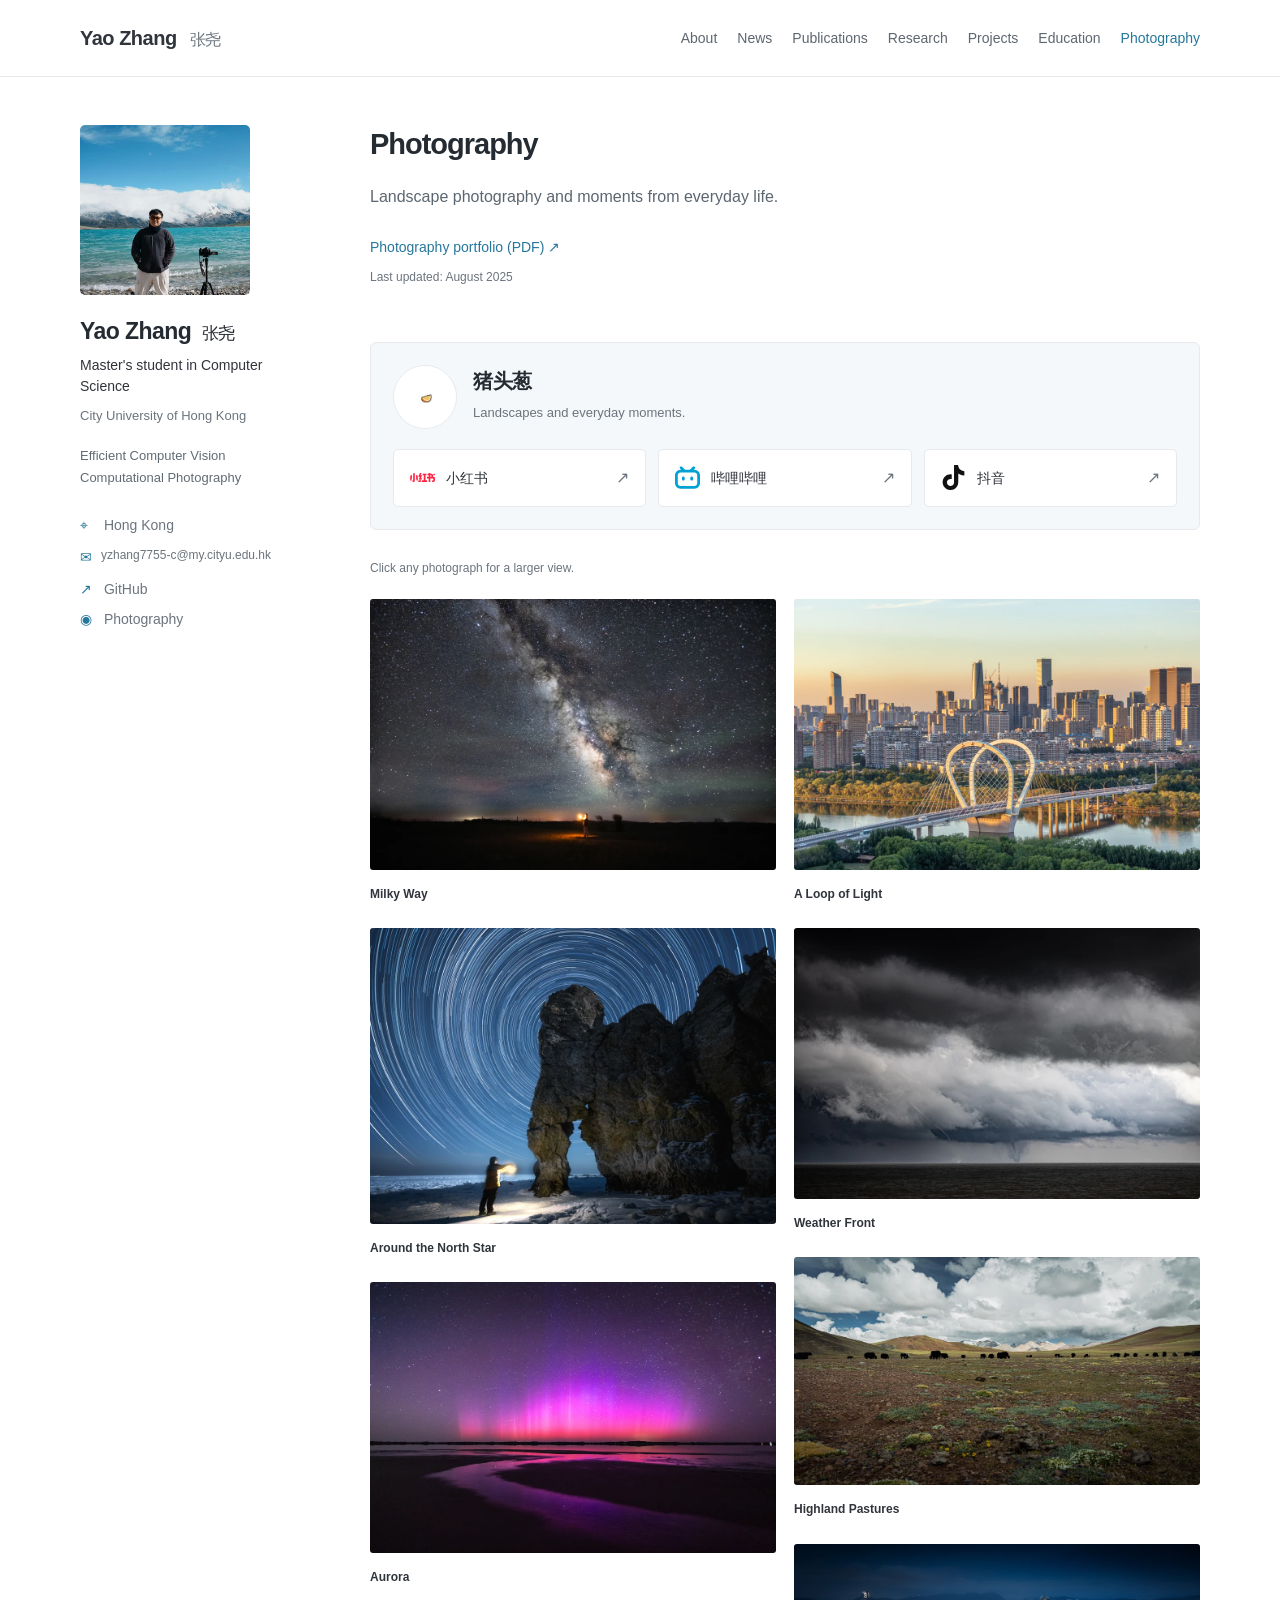
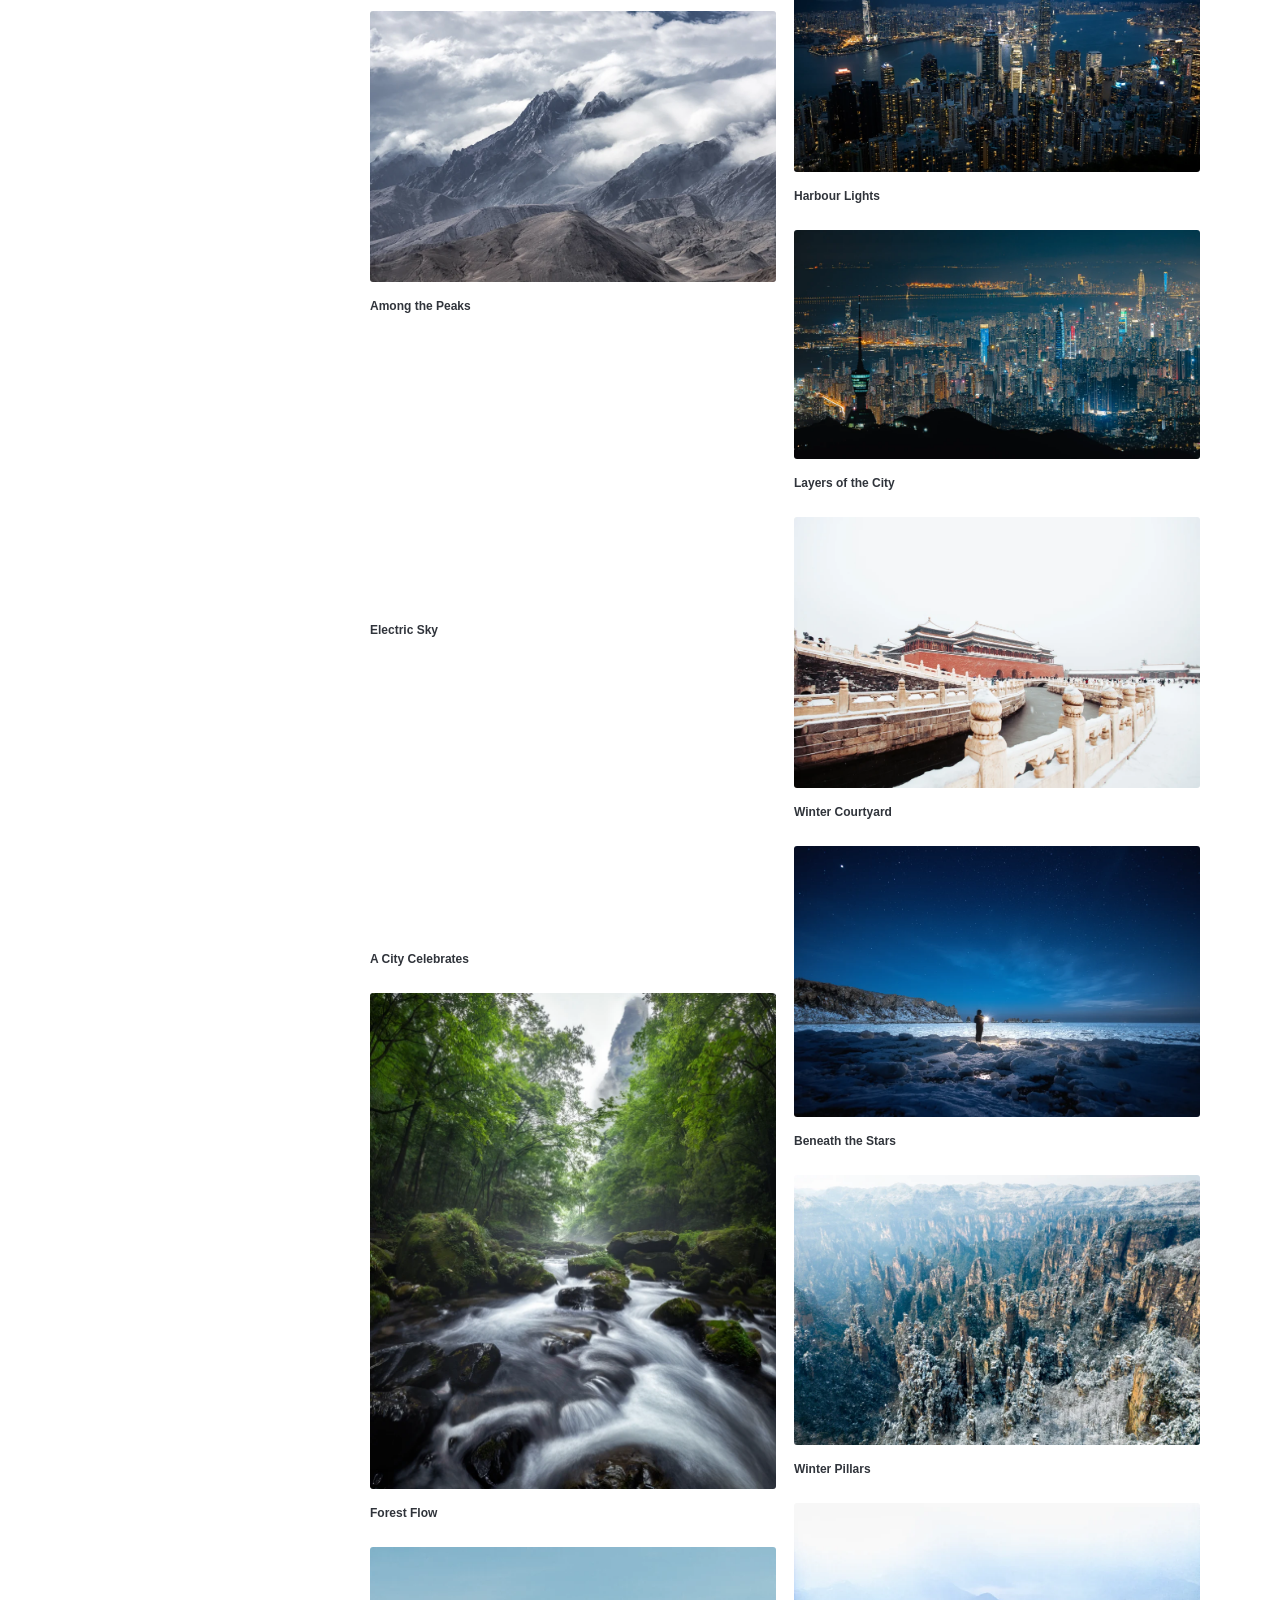
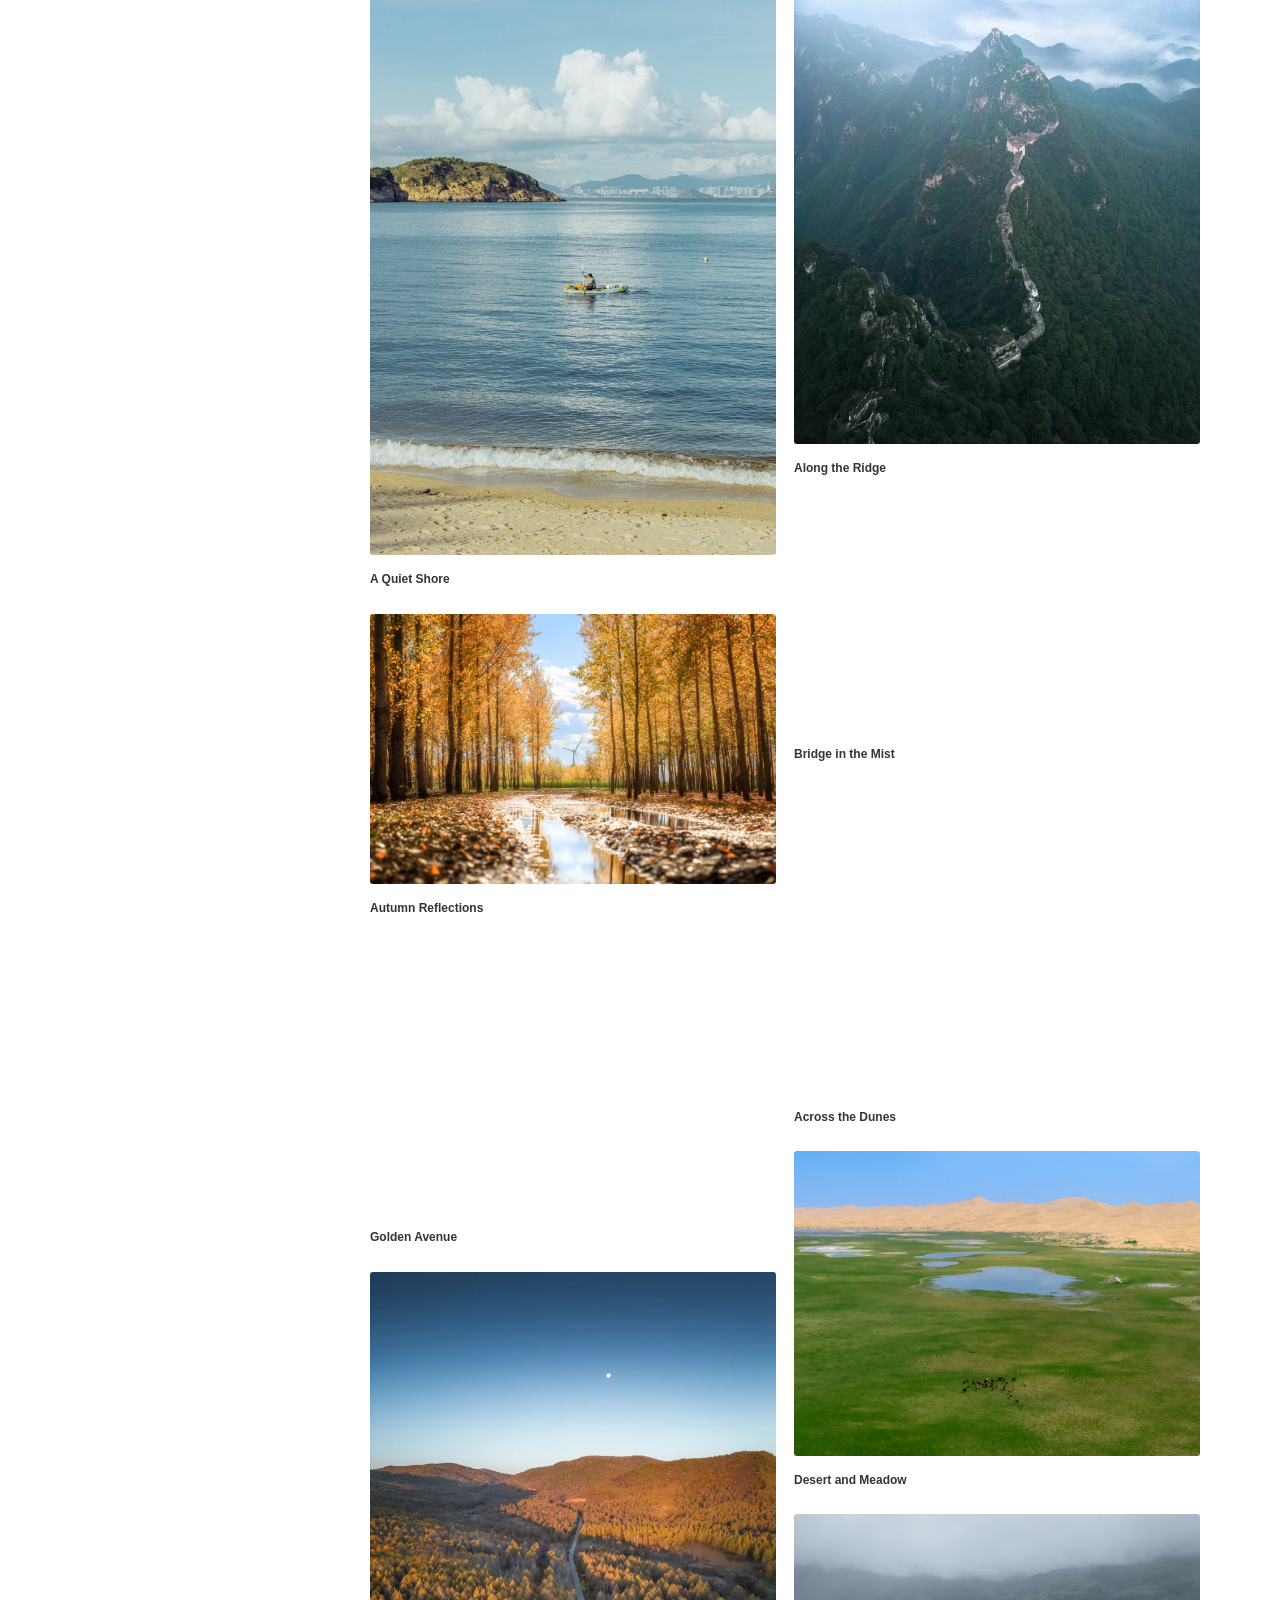
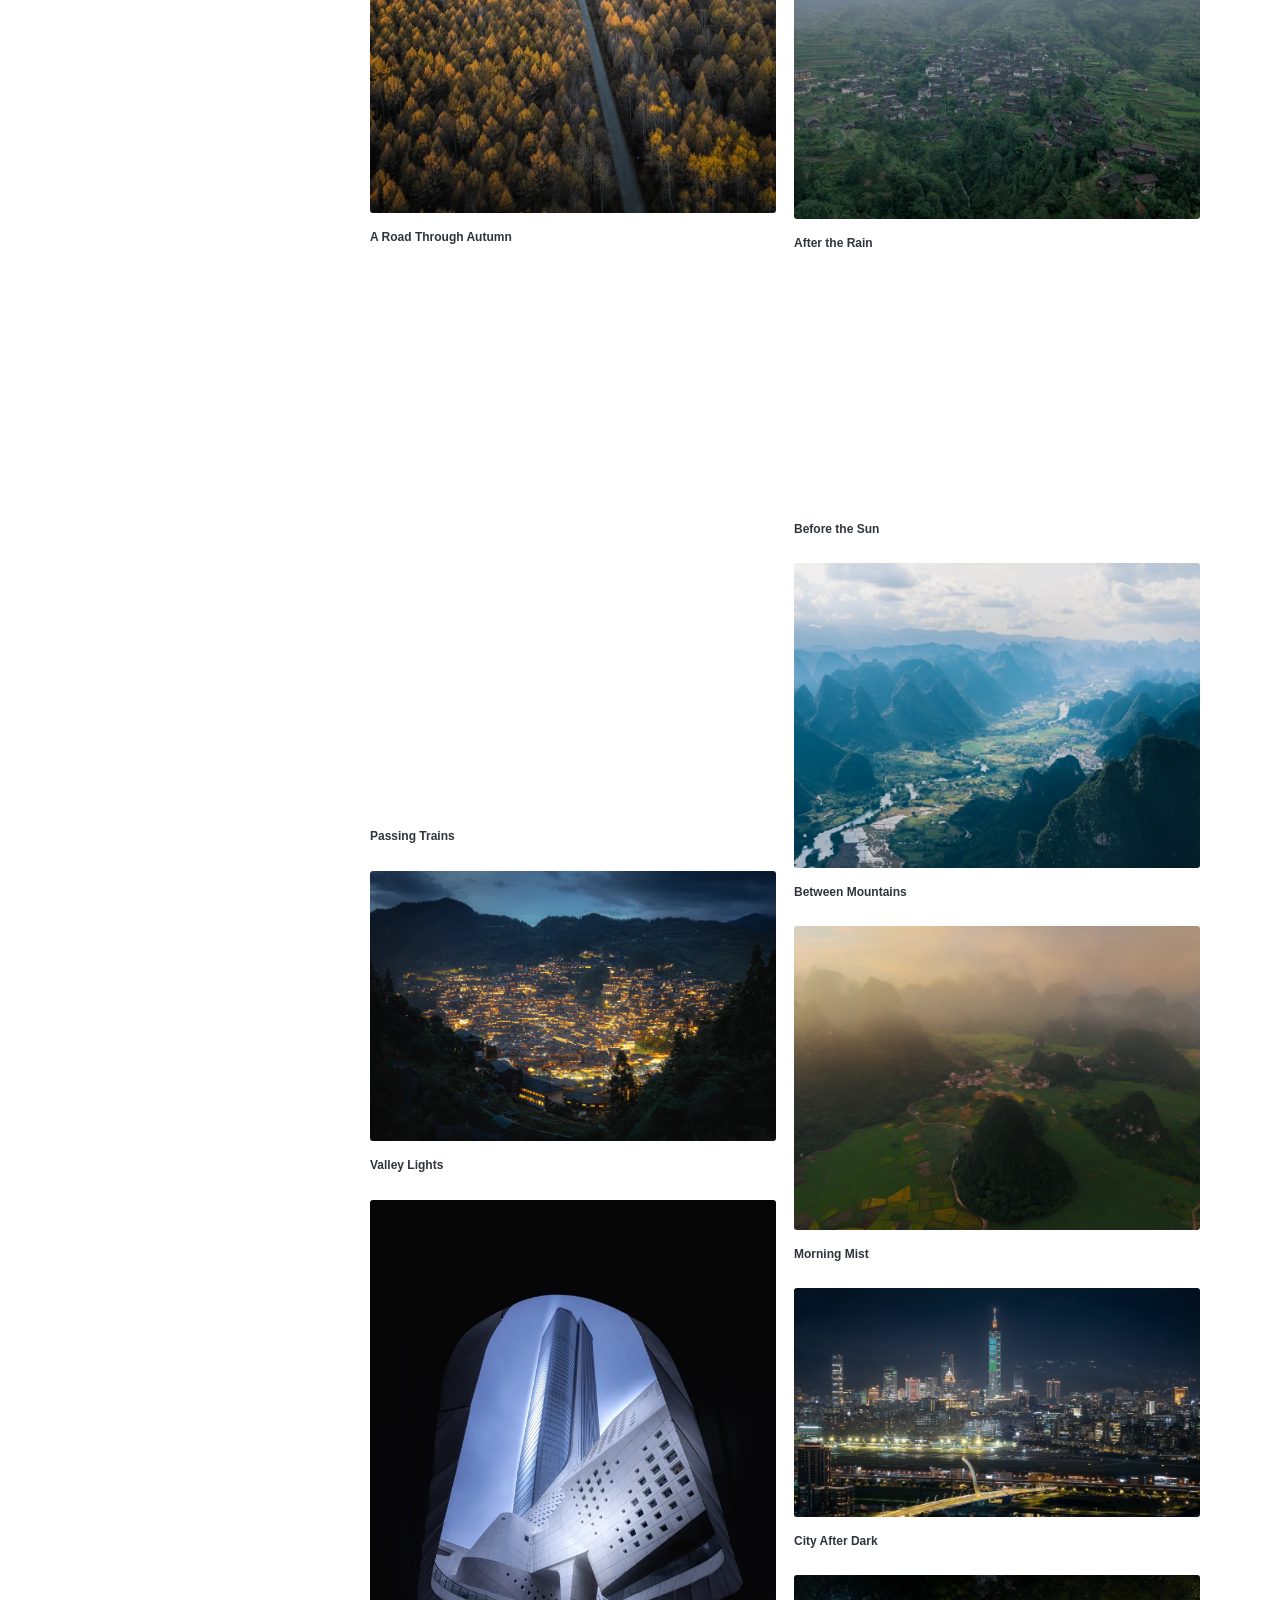
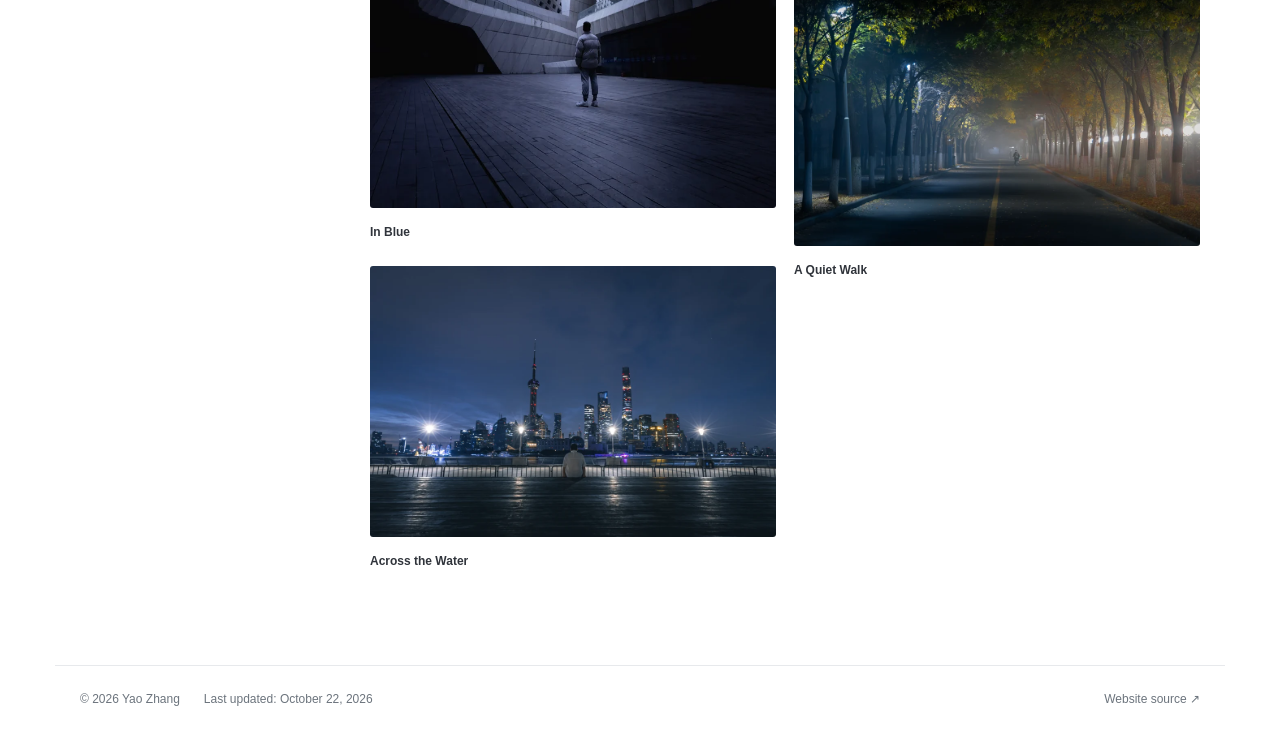
==== commit 05c6e5bf: "Focus academic profile on computational photography and update portrait" ====
--- a/photography/index.html
+++ b/photography/index.html
@@ -4,22 +4,22 @@
 <head>
 <meta charset="utf-8"/>
 <meta content="width=device-width,initial-scale=1" name="viewport"/>
-<meta content="Yao Zhang, master's student in Computer Science at City University of Hong Kong. Efficient computer vision, federated learning, and AI agents." name="description"/>
+<meta content="Yao Zhang, master's student in Computer Science at City University of Hong Kong. Efficient computer vision and computational photography." name="description"/>
 <meta content="#ffffff" name="theme-color"/>
 <title>Photography · Yao Zhang</title>
 <link href="../assets/favicon.svg" rel="icon" type="image/svg+xml"/>
-<link href="../assets/css/academic.css?v=20261022-academic" rel="stylesheet"/>
+<link href="../assets/css/academic.css?v=20261022-photography-focus" rel="stylesheet"/>
 </head>
 <body>
 <a class="skip" href="#main">Skip to content</a>
 <header class="site-header"><div class="header-inner"><a class="brand" href="../">Yao Zhang <span lang="zh-CN">张尧</span></a><nav aria-label="Main navigation"><a href="../#about">About</a><a href="../#news">News</a><a href="../#publications">Publications</a><a href="../#research">Research</a><a href="../#projects">Projects</a><a href="../#education">Education</a><a aria-current="page" href="../photography/">Photography</a></nav></div></header>
 <div class="academic-layout">
 <aside aria-label="Personal information" class="profile">
-<a aria-label="Yao Zhang homepage" href="../"><img alt="Yao Zhang" class="portrait" height="210" src="../assets/yao-zhang.webp" width="170"/></a>
+<a aria-label="Yao Zhang homepage" href="../"><img alt="Yao Zhang beside a mountain lake with his camera" class="portrait portrait-lifestyle" height="170" src="../assets/yao-zhang-outdoors.jpg" width="170"/></a>
 <h2>Yao Zhang <span lang="zh-CN">张尧</span></h2>
 <p class="profile-role">Master's student in Computer Science</p>
 <p class="affiliation">City University of Hong Kong</p>
-<p class="profile-interests">Efficient computer vision, edge intelligence &amp; federated learning, and AI agents.</p>
+<p class="profile-interests">Efficient Computer Vision<br/>Computational Photography</p>
 <ul class="profile-links"><li><span aria-hidden="true">⌖</span> Hong Kong</li><li><a class="profile-email" href="mailto:yzhang7755-c@my.cityu.edu.hk"><span aria-hidden="true" class="email-symbol">✉</span><span class="email-address">yzhang7755-c@my.cityu.edu.hk</span></a></li><li><a href="https://github.com/Chris-yz888"><span aria-hidden="true">↗</span> GitHub</a></li><li><a href="../photography/"><span aria-hidden="true">◉</span> Photography</a></li></ul>
 </aside>
 <main id="main"><section class="photo-introduction"><h1>Photography</h1><p>Landscape photography and moments from everyday life.</p><p class="portfolio-line"><a href="../assets/Yao-Zhang-Photography-2025.pdf" rel="noopener noreferrer" target="_blank">Photography portfolio (PDF) ↗</a><span class="portfolio-updated">Last updated: <time datetime="2025-08">August 2025</time></span></p></section><section aria-label="Photography social media" class="social-profile"><div class="social-identity"><img alt="猪头葱的橘子头像" height="64" src="../assets/social-avatar.webp" width="64"/><div><h2 lang="zh-CN">猪头葱</h2><p>Landscapes and everyday moments.</p></div></div><div class="social-platform-links"><a aria-label="猪头葱的小红书主页" href="https://xhslink.cn/o/3rZmlnPtqx2" rel="noopener noreferrer" target="_blank"><img alt="" height="25" src="../assets/icons/xiaohongshu.svg" width="25"/><span>小红书</span><span aria-hidden="true" class="external-arrow">↗</span></a><a aria-label="猪头葱的哔哩哔哩主页" href="https://space.bilibili.com/1207486525" rel="noopener noreferrer" target="_blank"><img alt="" height="25" src="../assets/icons/bilibili.svg" width="25"/><span>哔哩哔哩</span><span aria-hidden="true" class="external-arrow">↗</span></a><a aria-label="猪头葱的抖音主页" href="https://v.douyin.com/2uxM5YL_nkY/" rel="noopener noreferrer" target="_blank"><img alt="" height="25" src="../assets/icons/douyin.svg" width="25"/><span>抖音</span><span aria-hidden="true" class="external-arrow">↗</span></a></div></section><p class="gallery-note">Click any photograph for a larger view.</p><section aria-label="Photography gallery" class="masonry"><figure class="gallery-item"><button class="photo-open" data-alt="The Milky Way above an open landscape" data-caption="Milky Way" data-src="../assets/photos/collection-e473a9ca15b3.webp" type="button"><img alt="The Milky Way above an open landscape" decoding="async" height="667" loading="lazy" src="../assets/photos/collection-e473a9ca15b3-thumb.webp" width="1000"/><span aria-hidden="true" class="zoom-indicator">↗</span></button><figcaption><strong>Milky Way</strong></figcaption></figure><figure class="gallery-item"><button class="photo-open" data-alt="Star trails above a rock formation and a photographer" data-caption="Around the North Star" data-src="../assets/photos/collection-1ac95fd38c33.webp" type="button"><img alt="Star trails above a rock formation and a photographer" decoding="async" height="730" loading="lazy" src="../assets/photos/collection-1ac95fd38c33-thumb.webp" width="1000"/><span aria-hidden="true" class="zoom-indicator">↗</span></button><figcaption><strong>Around the North Star</strong></figcaption></figure><figure class="gallery-item"><button class="photo-open" data-alt="Pink aurora reflected across a dark tidal landscape" data-caption="Aurora" data-src="../assets/photos/collection-ca15930fdd95.webp" type="button"><img alt="Pink aurora reflected across a dark tidal landscape" decoding="async" height="667" loading="lazy" src="../assets/photos/collection-ca15930fdd95-thumb.webp" width="1000"/><span aria-hidden="true" class="zoom-indicator">↗</span></button><figcaption><strong>Aurora</strong></figcaption></figure><figure class="gallery-item"><button class="photo-open" data-alt="Clouds winding between sharp mountain peaks" data-caption="Among the Peaks" data-src="../assets/photos/collection-117925407a28.webp" type="button"><img alt="Clouds winding between sharp mountain peaks" decoding="async" height="667" loading="lazy" src="../assets/photos/collection-117925407a28-thumb.webp" width="1000"/><span aria-hidden="true" class="zoom-indicator">↗</span></button><figcaption><strong>Among the Peaks</strong></figcaption></figure><figure class="gallery-item"><button class="photo-open" data-alt="Branching lightning illuminating the night above the mountains" data-caption="Electric Sky" data-src="../assets/photos/collection-a19a5a24fe89.webp" type="button"><img alt="Branching lightning illuminating the night above the mountains" decoding="async" height="655" loading="lazy" src="../assets/photos/collection-a19a5a24fe89-thumb.webp" width="1000"/><span aria-hidden="true" class="zoom-indicator">↗</span></button><figcaption><strong>Electric Sky</strong></figcaption></figure><figure class="gallery-item"><button class="photo-open" data-alt="Fireworks lighting up the city waterfront" data-caption="A City Celebrates" data-src="../assets/photos/collection-c876d3eb8f6c.webp" type="button"><img alt="Fireworks lighting up the city waterfront" decoding="async" height="667" loading="lazy" src="../assets/photos/collection-c876d3eb8f6c-thumb.webp" width="1000"/><span aria-hidden="true" class="zoom-indicator">↗</span></button><figcaption><strong>A City Celebrates</strong></figcaption></figure><figure class="gallery-item"><button class="photo-open" data-alt="Water flowing through a lush green forest" data-caption="Forest Flow" data-src="../assets/photos/collection-59eaab3466a5.webp" type="button"><img alt="Water flowing through a lush green forest" decoding="async" height="1000" loading="lazy" src="../assets/photos/collection-59eaab3466a5-thumb.webp" width="820"/><span aria-hidden="true" class="zoom-indicator">↗</span></button><figcaption><strong>Forest Flow</strong></figcaption></figure><figure class="gallery-item"><button class="photo-open" data-alt="A small boat on calm blue water beside a beach" data-caption="A Quiet Shore" data-src="../assets/photos/collection-53a488189104.webp" type="button"><img alt="A small boat on calm blue water beside a beach" decoding="async" height="1000" loading="lazy" src="../assets/photos/collection-53a488189104-thumb.webp" width="667"/><span aria-hidden="true" class="zoom-indicator">↗</span></button><figcaption><strong>A Quiet Shore</strong></figcaption></figure><figure class="gallery-item"><button class="photo-open" data-alt="Golden autumn trees reflected in a forest puddle" data-caption="Autumn Reflections" data-src="../assets/photos/collection-efa584cffc39.webp" type="button"><img alt="Golden autumn trees reflected in a forest puddle" decoding="async" height="667" loading="lazy" src="../assets/photos/collection-efa584cffc39-thumb.webp" width="1000"/><span aria-hidden="true" class="zoom-indicator">↗</span></button><figcaption><strong>Autumn Reflections</strong></figcaption></figure><figure class="gallery-item"><button class="photo-open" data-alt="A tree-lined avenue covered in golden autumn leaves" data-caption="Golden Avenue" data-src="../assets/photos/collection-7699774eae75.webp" type="button"><img alt="A tree-lined avenue covered in golden autumn leaves" decoding="async" height="667" loading="lazy" src="../assets/photos/collection-7699774eae75-thumb.webp" width="1000"/><span aria-hidden="true" class="zoom-indicator">↗</span></button><figcaption><strong>Golden Avenue</strong></figcaption></figure><figure class="gallery-item"><button class="photo-open" data-alt="A straight road through a golden mountain forest" data-caption="A Road Through Autumn" data-src="../assets/photos/collection-26733e4bae10.webp" type="button"><img alt="A straight road through a golden mountain forest" decoding="async" height="1000" loading="lazy" src="../assets/photos/collection-26733e4bae10-thumb.webp" width="750"/><span aria-hidden="true" class="zoom-indicator">↗</span></button><figcaption><strong>A Road Through Autumn</strong></figcaption></figure><figure class="gallery-item"><button class="photo-open" data-alt="Trains passing beneath the sky at different times of day" data-caption="Passing Trains" data-src="../assets/photos/collection-b47c96151af1.webp" type="button"><img alt="Trains passing beneath the sky at different times of day" decoding="async" height="1000" loading="lazy" src="../assets/photos/collection-b47c96151af1-thumb.webp" width="750"/><span aria-hidden="true" class="zoom-indicator">↗</span></button><figcaption><strong>Passing Trains</strong></figcaption></figure><figure class="gallery-item"><button class="photo-open" data-alt="A brightly lit town between dark mountains" data-caption="Valley Lights" data-src="../assets/photos/collection-b4e9e9aeeebd.webp" type="button"><img alt="A brightly lit town between dark mountains" decoding="async" height="667" loading="lazy" src="../assets/photos/collection-b4e9e9aeeebd-thumb.webp" width="1000"/><span aria-hidden="true" class="zoom-indicator">↗</span></button><figcaption><strong>Valley Lights</strong></figcaption></figure><figure class="gallery-item"><button class="photo-open" data-alt="A sculptural building illuminated in blue at night" data-caption="In Blue" data-src="../assets/photos/collection-06ff023ba7c0.webp" type="button"><img alt="A sculptural building illuminated in blue at night" decoding="async" height="1000" loading="lazy" src="../assets/photos/collection-06ff023ba7c0-thumb.webp" width="667"/><span aria-hidden="true" class="zoom-indicator">↗</span></button><figcaption><strong>In Blue</strong></figcaption></figure><figure class="gallery-item"><button class="photo-open" data-alt="A city skyline and its reflections at night" data-caption="Across the Water" data-src="../assets/photos/collection-0516e5eda52a.webp" type="button"><img alt="A city skyline and its reflections at night" decoding="async" height="667" loading="lazy" src="../assets/photos/collection-0516e5eda52a-thumb.webp" width="1000"/><span aria-hidden="true" class="zoom-indicator">↗</span></button><figcaption><strong>Across the Water</strong></figcaption></figure><figure class="gallery-item"><button class="photo-open" data-alt="A looping bridge and city towers in warm light" data-caption="A Loop of Light" data-src="../assets/photos/collection-6428e7da25f5.webp" type="button"><img alt="A looping bridge and city towers in warm light" decoding="async" height="667" loading="lazy" src="../assets/photos/collection-6428e7da25f5-thumb.webp" width="1000"/><span aria-hidden="true" class="zoom-indicator">↗</span></button><figcaption><strong>A Loop of Light</strong></figcaption></figure><figure class="gallery-item"><button class="photo-open" data-alt="A dark storm cloud rolling across an open landscape" data-caption="Weather Front" data-src="../assets/photos/collection-1c8736759faf.webp" type="button"><img alt="A dark storm cloud rolling across an open landscape" decoding="async" height="667" loading="lazy" src="../assets/photos/collection-1c8736759faf-thumb.webp" width="1000"/><span aria-hidden="true" class="zoom-indicator">↗</span></button><figcaption><strong>Weather Front</strong></figcaption></figure><figure class="gallery-item"><button class="photo-open" data-alt="Grazing animals on an open highland pasture" data-caption="Highland Pastures" data-src="../assets/photos/collection-4efa6e55694a.webp" type="button"><img alt="Grazing animals on an open highland pasture" decoding="async" height="563" loading="lazy" src="../assets/photos/collection-4efa6e55694a-thumb.webp" width="1000"/><span aria-hidden="true" class="zoom-indicator">↗</span></button><figcaption><strong>Highland Pastures</strong></figcaption></figure><figure class="gallery-item"><button class="photo-open" data-alt="The city and harbour illuminated after dark" data-caption="Harbour Lights" data-src="../assets/photos/collection-b00376526729.webp" type="button"><img alt="The city and harbour illuminated after dark" decoding="async" height="563" loading="lazy" src="../assets/photos/collection-b00376526729-thumb.webp" width="1000"/><span aria-hidden="true" class="zoom-indicator">↗</span></button><figcaption><strong>Harbour Lights</strong></figcaption></figure><figure class="gallery-item"><button class="photo-open" data-alt="City towers and distant lights seen from a hillside" data-caption="Layers of the City" data-src="../assets/photos/collection-065664ca23a8.webp" type="button"><img alt="City towers and distant lights seen from a hillside" decoding="async" height="563" loading="lazy" src="../assets/photos/collection-065664ca23a8-thumb.webp" width="1000"/><span aria-hidden="true" class="zoom-indicator">↗</span></button><figcaption><strong>Layers of the City</strong></figcaption></figure><figure class="gallery-item"><button class="photo-open" data-alt="Snow on stone bridges and palace buildings" data-caption="Winter Courtyard" data-src="../assets/photos/collection-19354788d250.webp" type="button"><img alt="Snow on stone bridges and palace buildings" decoding="async" height="667" loading="lazy" src="../assets/photos/collection-19354788d250-thumb.webp" width="1000"/><span aria-hidden="true" class="zoom-indicator">↗</span></button><figcaption><strong>Winter Courtyard</strong></figcaption></figure><figure class="gallery-item"><button class="photo-open" data-alt="A lone figure on a frozen shoreline under the stars" data-caption="Beneath the Stars" data-src="../assets/photos/collection-734e45fd2c87.webp" type="button"><img alt="A lone figure on a frozen shoreline under the stars" decoding="async" height="667" loading="lazy" src="../assets/photos/collection-734e45fd2c87-thumb.webp" width="1000"/><span aria-hidden="true" class="zoom-indicator">↗</span></button><figcaption><strong>Beneath the Stars</strong></figcaption></figure><figure class="gallery-item"><button class="photo-open" data-alt="Snow-covered sandstone pillars seen from above" data-caption="Winter Pillars" data-src="../assets/photos/collection-8d77770ecc8b.webp" type="button"><img alt="Snow-covered sandstone pillars seen from above" decoding="async" height="664" loading="lazy" src="../assets/photos/collection-8d77770ecc8b-thumb.webp" width="1000"/><span aria-hidden="true" class="zoom-indicator">↗</span></button><figcaption><strong>Winter Pillars</strong></figcaption></figure><figure class="gallery-item"><button class="photo-open" data-alt="A winding wall following a misty mountain ridge" data-caption="Along the Ridge" data-src="../assets/photos/collection-82bd23a5b5a6.webp" type="button"><img alt="A winding wall following a misty mountain ridge" decoding="async" height="1000" loading="lazy" src="../assets/photos/collection-82bd23a5b5a6-thumb.webp" width="750"/><span aria-hidden="true" class="zoom-indicator">↗</span></button><figcaption><strong>Along the Ridge</strong></figcaption></figure><figure class="gallery-item"><button class="photo-open" data-alt="A suspension bridge disappearing into fog" data-caption="Bridge in the Mist" data-src="../assets/photos/collection-4b0cf49f9cff.webp" type="button"><img alt="A suspension bridge disappearing into fog" decoding="async" height="562" loading="lazy" src="../assets/photos/collection-4b0cf49f9cff-thumb.webp" width="1000"/><span aria-hidden="true" class="zoom-indicator">↗</span></button><figcaption><strong>Bridge in the Mist</strong></figcaption></figure><figure class="gallery-item"><button class="photo-open" data-alt="A straight road crossing golden desert dunes" data-caption="Across the Dunes" data-src="../assets/photos/collection-024cd7a62b02.webp" type="button"><img alt="A straight road crossing golden desert dunes" decoding="async" height="750" loading="lazy" src="../assets/photos/collection-024cd7a62b02-thumb.webp" width="1000"/><span aria-hidden="true" class="zoom-indicator">↗</span></button><figcaption><strong>Across the Dunes</strong></figcaption></figure><figure class="gallery-item"><button class="photo-open" data-alt="Green wetlands meeting golden dunes" data-caption="Desert and Meadow" data-src="../assets/photos/collection-01b6f1ba7977.webp" type="button"><img alt="Green wetlands meeting golden dunes" decoding="async" height="750" loading="lazy" src="../assets/photos/collection-01b6f1ba7977-thumb.webp" width="1000"/><span aria-hidden="true" class="zoom-indicator">↗</span></button><figcaption><strong>Desert and Meadow</strong></figcaption></figure><figure class="gallery-item"><button class="photo-open" data-alt="A village and green hills beneath low cloud" data-caption="After the Rain" data-src="../assets/photos/collection-81060c222a14.webp" type="button"><img alt="A village and green hills beneath low cloud" decoding="async" height="750" loading="lazy" src="../assets/photos/collection-81060c222a14-thumb.webp" width="1000"/><span aria-hidden="true" class="zoom-indicator">↗</span></button><figcaption><strong>After the Rain</strong></figcaption></figure><figure class="gallery-item"><button class="photo-open" data-alt="A quiet mountain landscape beneath a pastel dawn sky" data-caption="Before the Sun" data-src="../assets/photos/collection-46b51e923607.webp" type="button"><img alt="A quiet mountain landscape beneath a pastel dawn sky" decoding="async" height="562" loading="lazy" src="../assets/photos/collection-46b51e923607-thumb.webp" width="1000"/><span aria-hidden="true" class="zoom-indicator">↗</span></button><figcaption><strong>Before the Sun</strong></figcaption></figure><figure class="gallery-item"><button class="photo-open" data-alt="A river valley and town surrounded by green mountains" data-caption="Between Mountains" data-src="../assets/photos/collection-55dfd7563f07.webp" type="button"><img alt="A river valley and town surrounded by green mountains" decoding="async" height="750" loading="lazy" src="../assets/photos/collection-55dfd7563f07-thumb.webp" width="1000"/><span aria-hidden="true" class="zoom-indicator">↗</span></button><figcaption><strong>Between Mountains</strong></figcaption></figure><figure class="gallery-item"><button class="photo-open" data-alt="Green hills and a village emerging through golden mist" data-caption="Morning Mist" data-src="../assets/photos/collection-5ba7303112c4.webp" type="button"><img alt="Green hills and a village emerging through golden mist" decoding="async" height="750" loading="lazy" src="../assets/photos/collection-5ba7303112c4-thumb.webp" width="1000"/><span aria-hidden="true" class="zoom-indicator">↗</span></button><figcaption><strong>Morning Mist</strong></figcaption></figure><figure class="gallery-item"><button class="photo-open" data-alt="A tall illuminated tower above a city at night" data-caption="City After Dark" data-src="../assets/photos/collection-8a241650da36.webp" type="button"><img alt="A tall illuminated tower above a city at night" decoding="async" height="563" loading="lazy" src="../assets/photos/collection-8a241650da36-thumb.webp" width="1000"/><span aria-hidden="true" class="zoom-indicator">↗</span></button><figcaption><strong>City After Dark</strong></figcaption></figure><figure class="gallery-item"><button class="photo-open" data-alt="Street lights along a tree-lined avenue on a misty night" data-caption="A Quiet Walk" data-src="../assets/photos/collection-2d5759df2c51.webp" type="button"><img alt="Street lights along a tree-lined avenue on a misty night" decoding="async" height="667" loading="lazy" src="../assets/photos/collection-2d5759df2c51-thumb.webp" width="1000"/><span aria-hidden="true" class="zoom-indicator">↗</span></button><figcaption><strong>A Quiet Walk</strong></figcaption></figure></section><dialog aria-label="Photo viewer" class="lightbox"><button aria-label="Close image" class="lightbox-close" type="button">×</button><img alt=""/><p class="lightbox-caption"></p></dialog></main>
--- a/assets/css/academic.css
+++ b/assets/css/academic.css
@@ -16,4 +16,7 @@
 @media(max-width:900px){.header-inner nav{gap:13px}.header-inner nav a{font-size:12px}}
 @media(max-width:680px){.header-inner nav{gap:18px}.profile-links .profile-email{padding:0}.profile-links .email-address{font-size:12px}}
 .code-note{font-size:12px;color:var(--muted);margin-left:10px}
+.portrait.portrait-lifestyle{width:170px;height:170px;object-fit:cover;object-position:center}
+@media(max-width:900px){.portrait.portrait-lifestyle{width:155px;height:155px}}
+@media(max-width:680px){.portrait.portrait-lifestyle{width:95px;height:95px}}
 @media(prefers-reduced-motion:reduce){html{scroll-behavior:auto}*,*:before,*:after{transition:none!important}}
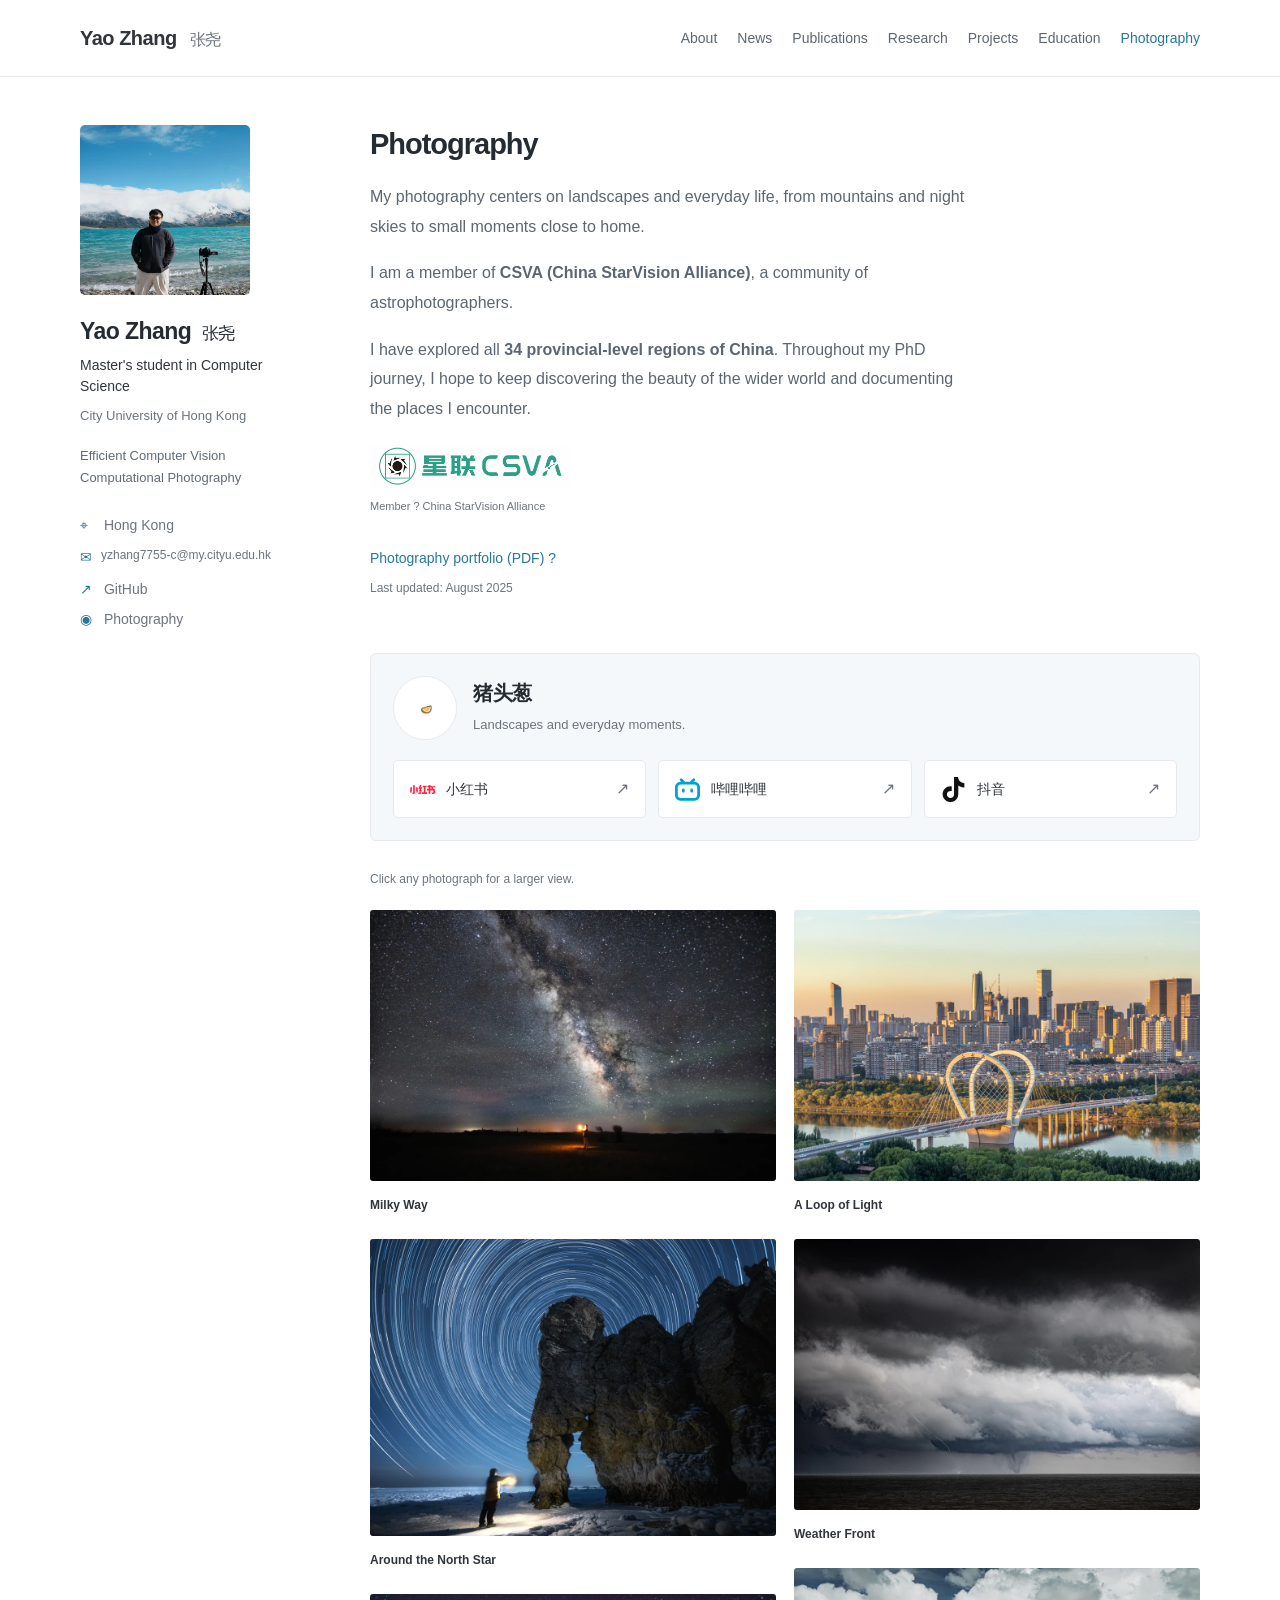
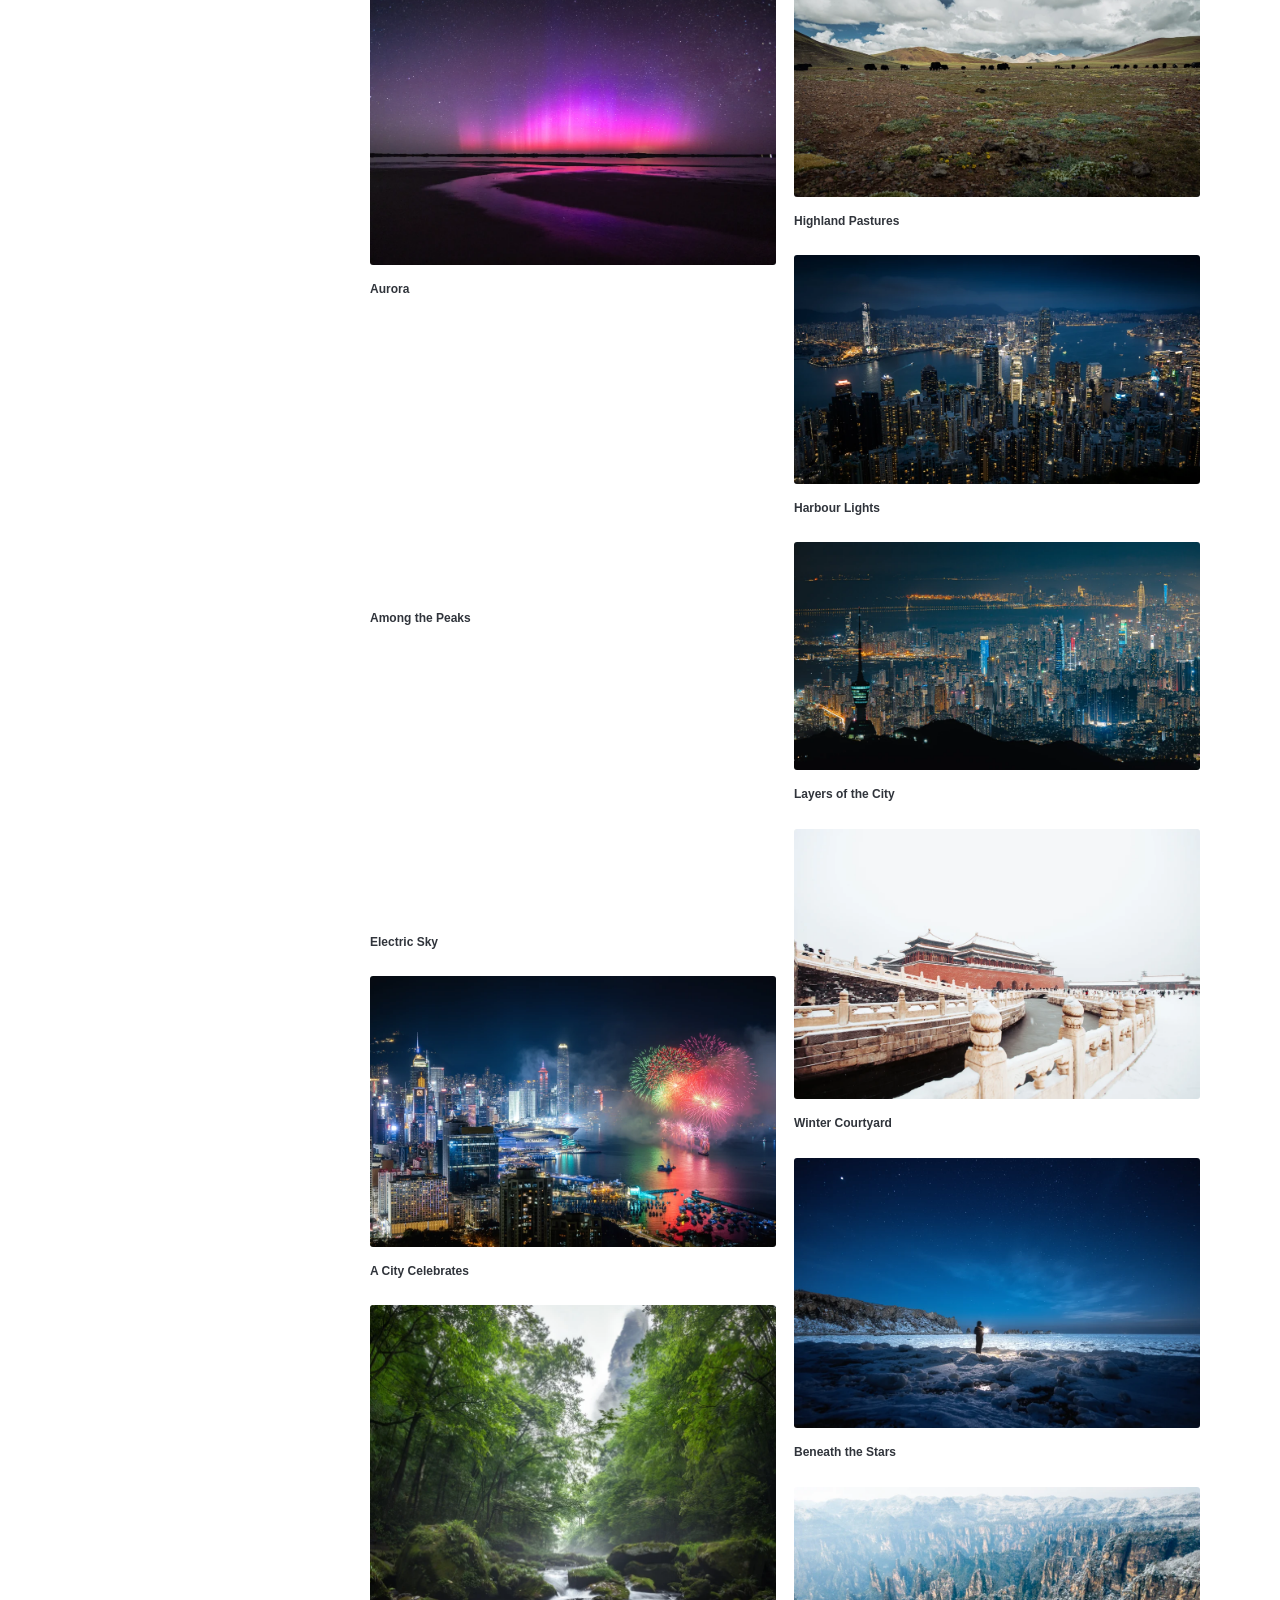
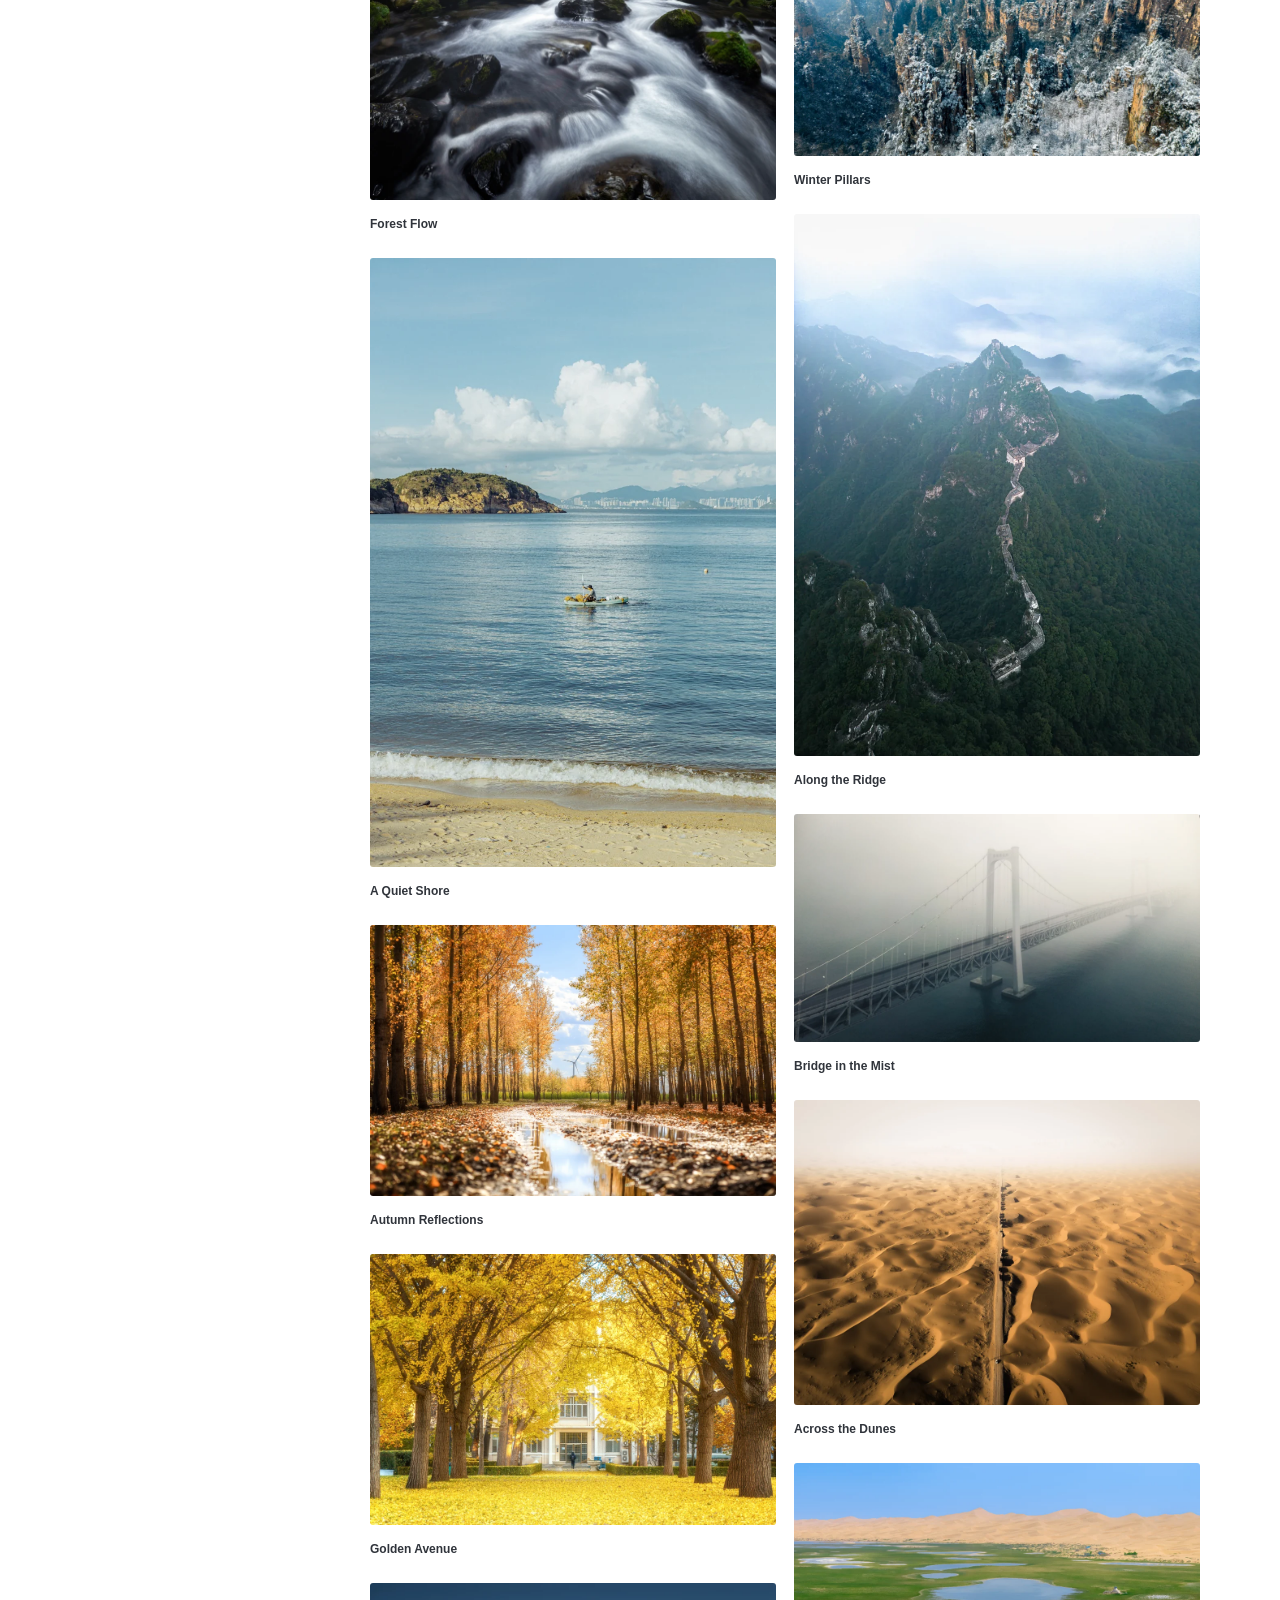
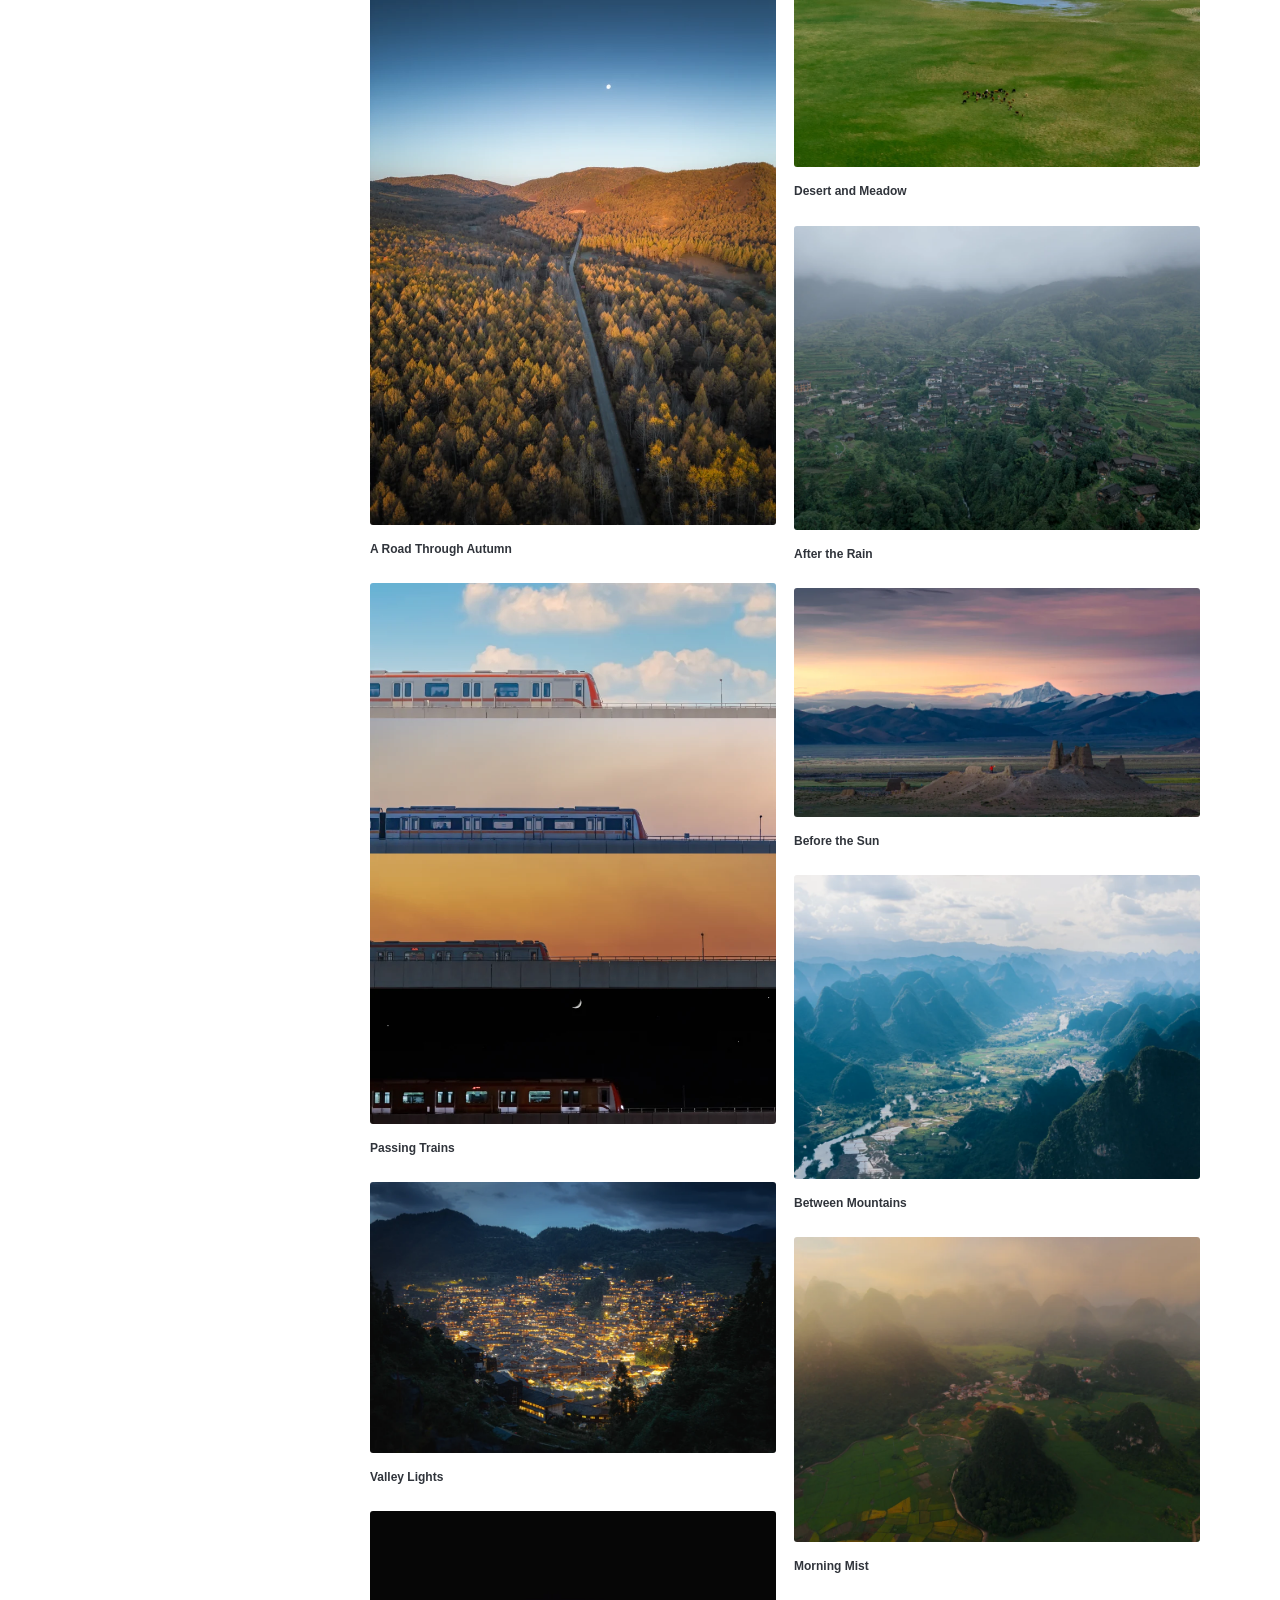
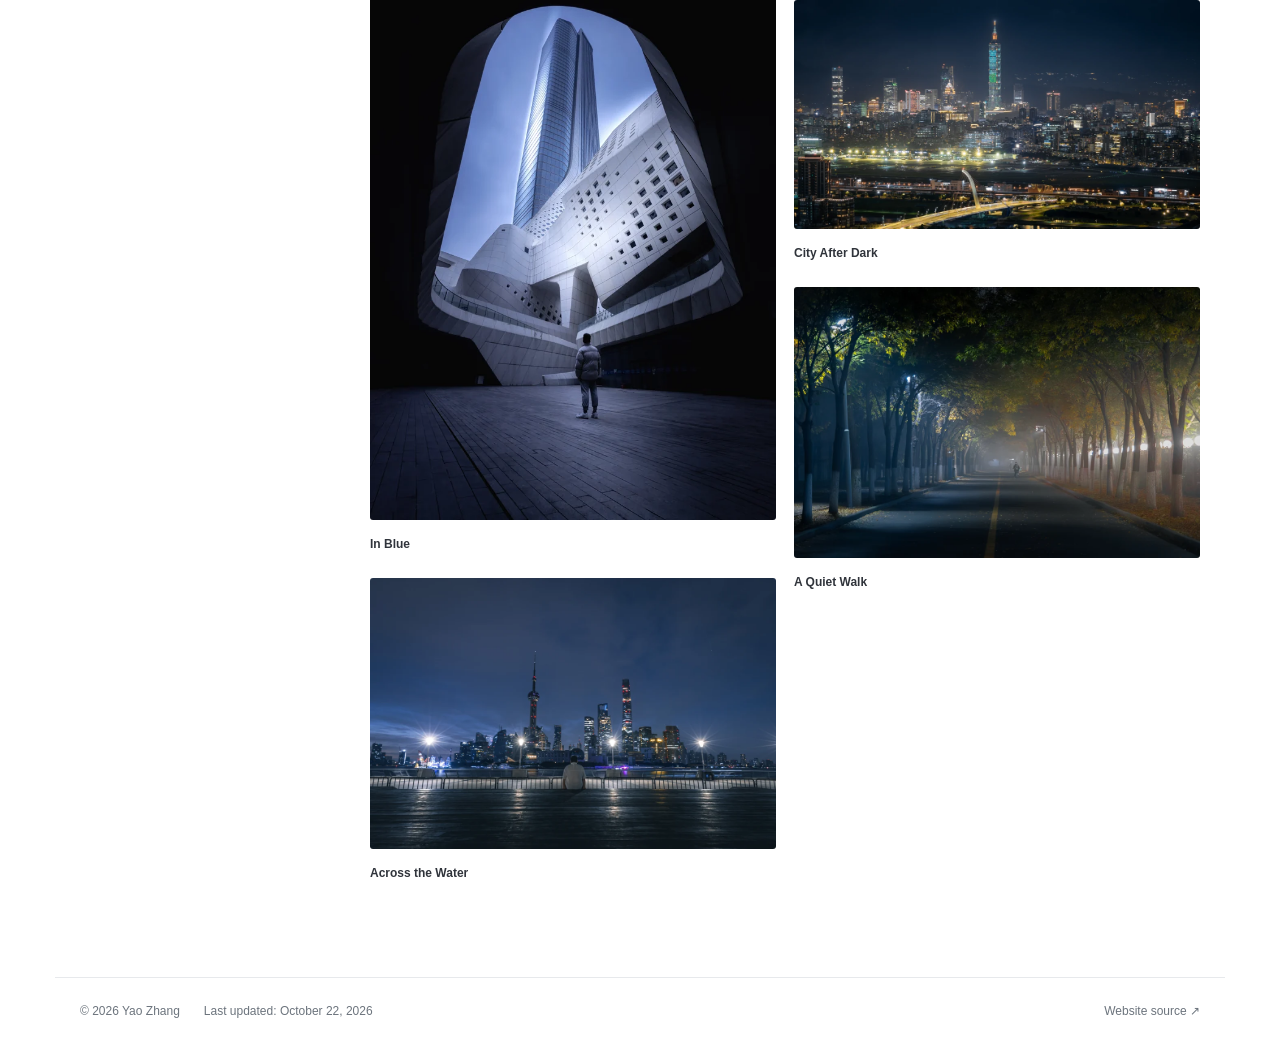
==== commit a3b31392: "Expand photography biography and refresh portrait caching with CSVA membership" ====
--- a/photography/index.html
+++ b/photography/index.html
@@ -4,25 +4,25 @@
 <head>
 <meta charset="utf-8"/>
 <meta content="width=device-width,initial-scale=1" name="viewport"/>
-<meta content="Yao Zhang, master's student in Computer Science at City University of Hong Kong. Efficient computer vision and computational photography." name="description"/>
+<meta content="Landscape and everyday photography by Yao Zhang, a member of CSVA (China StarVision Alliance), with travels across all 34 provincial-level regions of China." name="description"/>
 <meta content="#ffffff" name="theme-color"/>
 <title>Photography · Yao Zhang</title>
 <link href="../assets/favicon.svg" rel="icon" type="image/svg+xml"/>
-<link href="../assets/css/academic.css?v=20261022-photography-focus" rel="stylesheet"/>
+<link href="../assets/css/academic.css?v=20261022-photo-intro" rel="stylesheet"/>
 </head>
 <body>
 <a class="skip" href="#main">Skip to content</a>
 <header class="site-header"><div class="header-inner"><a class="brand" href="../">Yao Zhang <span lang="zh-CN">张尧</span></a><nav aria-label="Main navigation"><a href="../#about">About</a><a href="../#news">News</a><a href="../#publications">Publications</a><a href="../#research">Research</a><a href="../#projects">Projects</a><a href="../#education">Education</a><a aria-current="page" href="../photography/">Photography</a></nav></div></header>
 <div class="academic-layout">
 <aside aria-label="Personal information" class="profile">
-<a aria-label="Yao Zhang homepage" href="../"><img alt="Yao Zhang beside a mountain lake with his camera" class="portrait portrait-lifestyle" height="170" src="../assets/yao-zhang-outdoors.jpg" width="170"/></a>
+<a aria-label="Yao Zhang homepage" href="../"><img alt="Yao Zhang beside a mountain lake with his camera" class="portrait portrait-lifestyle" decoding="async" height="170" loading="eager" src="../assets/yao-zhang-outdoors.jpg?v=20261022-photo" width="170"/></a>
 <h2>Yao Zhang <span lang="zh-CN">张尧</span></h2>
 <p class="profile-role">Master's student in Computer Science</p>
 <p class="affiliation">City University of Hong Kong</p>
 <p class="profile-interests">Efficient Computer Vision<br/>Computational Photography</p>
 <ul class="profile-links"><li><span aria-hidden="true">⌖</span> Hong Kong</li><li><a class="profile-email" href="mailto:yzhang7755-c@my.cityu.edu.hk"><span aria-hidden="true" class="email-symbol">✉</span><span class="email-address">yzhang7755-c@my.cityu.edu.hk</span></a></li><li><a href="https://github.com/Chris-yz888"><span aria-hidden="true">↗</span> GitHub</a></li><li><a href="../photography/"><span aria-hidden="true">◉</span> Photography</a></li></ul>
 </aside>
-<main id="main"><section class="photo-introduction"><h1>Photography</h1><p>Landscape photography and moments from everyday life.</p><p class="portfolio-line"><a href="../assets/Yao-Zhang-Photography-2025.pdf" rel="noopener noreferrer" target="_blank">Photography portfolio (PDF) ↗</a><span class="portfolio-updated">Last updated: <time datetime="2025-08">August 2025</time></span></p></section><section aria-label="Photography social media" class="social-profile"><div class="social-identity"><img alt="猪头葱的橘子头像" height="64" src="../assets/social-avatar.webp" width="64"/><div><h2 lang="zh-CN">猪头葱</h2><p>Landscapes and everyday moments.</p></div></div><div class="social-platform-links"><a aria-label="猪头葱的小红书主页" href="https://xhslink.cn/o/3rZmlnPtqx2" rel="noopener noreferrer" target="_blank"><img alt="" height="25" src="../assets/icons/xiaohongshu.svg" width="25"/><span>小红书</span><span aria-hidden="true" class="external-arrow">↗</span></a><a aria-label="猪头葱的哔哩哔哩主页" href="https://space.bilibili.com/1207486525" rel="noopener noreferrer" target="_blank"><img alt="" height="25" src="../assets/icons/bilibili.svg" width="25"/><span>哔哩哔哩</span><span aria-hidden="true" class="external-arrow">↗</span></a><a aria-label="猪头葱的抖音主页" href="https://v.douyin.com/2uxM5YL_nkY/" rel="noopener noreferrer" target="_blank"><img alt="" height="25" src="../assets/icons/douyin.svg" width="25"/><span>抖音</span><span aria-hidden="true" class="external-arrow">↗</span></a></div></section><p class="gallery-note">Click any photograph for a larger view.</p><section aria-label="Photography gallery" class="masonry"><figure class="gallery-item"><button class="photo-open" data-alt="The Milky Way above an open landscape" data-caption="Milky Way" data-src="../assets/photos/collection-e473a9ca15b3.webp" type="button"><img alt="The Milky Way above an open landscape" decoding="async" height="667" loading="lazy" src="../assets/photos/collection-e473a9ca15b3-thumb.webp" width="1000"/><span aria-hidden="true" class="zoom-indicator">↗</span></button><figcaption><strong>Milky Way</strong></figcaption></figure><figure class="gallery-item"><button class="photo-open" data-alt="Star trails above a rock formation and a photographer" data-caption="Around the North Star" data-src="../assets/photos/collection-1ac95fd38c33.webp" type="button"><img alt="Star trails above a rock formation and a photographer" decoding="async" height="730" loading="lazy" src="../assets/photos/collection-1ac95fd38c33-thumb.webp" width="1000"/><span aria-hidden="true" class="zoom-indicator">↗</span></button><figcaption><strong>Around the North Star</strong></figcaption></figure><figure class="gallery-item"><button class="photo-open" data-alt="Pink aurora reflected across a dark tidal landscape" data-caption="Aurora" data-src="../assets/photos/collection-ca15930fdd95.webp" type="button"><img alt="Pink aurora reflected across a dark tidal landscape" decoding="async" height="667" loading="lazy" src="../assets/photos/collection-ca15930fdd95-thumb.webp" width="1000"/><span aria-hidden="true" class="zoom-indicator">↗</span></button><figcaption><strong>Aurora</strong></figcaption></figure><figure class="gallery-item"><button class="photo-open" data-alt="Clouds winding between sharp mountain peaks" data-caption="Among the Peaks" data-src="../assets/photos/collection-117925407a28.webp" type="button"><img alt="Clouds winding between sharp mountain peaks" decoding="async" height="667" loading="lazy" src="../assets/photos/collection-117925407a28-thumb.webp" width="1000"/><span aria-hidden="true" class="zoom-indicator">↗</span></button><figcaption><strong>Among the Peaks</strong></figcaption></figure><figure class="gallery-item"><button class="photo-open" data-alt="Branching lightning illuminating the night above the mountains" data-caption="Electric Sky" data-src="../assets/photos/collection-a19a5a24fe89.webp" type="button"><img alt="Branching lightning illuminating the night above the mountains" decoding="async" height="655" loading="lazy" src="../assets/photos/collection-a19a5a24fe89-thumb.webp" width="1000"/><span aria-hidden="true" class="zoom-indicator">↗</span></button><figcaption><strong>Electric Sky</strong></figcaption></figure><figure class="gallery-item"><button class="photo-open" data-alt="Fireworks lighting up the city waterfront" data-caption="A City Celebrates" data-src="../assets/photos/collection-c876d3eb8f6c.webp" type="button"><img alt="Fireworks lighting up the city waterfront" decoding="async" height="667" loading="lazy" src="../assets/photos/collection-c876d3eb8f6c-thumb.webp" width="1000"/><span aria-hidden="true" class="zoom-indicator">↗</span></button><figcaption><strong>A City Celebrates</strong></figcaption></figure><figure class="gallery-item"><button class="photo-open" data-alt="Water flowing through a lush green forest" data-caption="Forest Flow" data-src="../assets/photos/collection-59eaab3466a5.webp" type="button"><img alt="Water flowing through a lush green forest" decoding="async" height="1000" loading="lazy" src="../assets/photos/collection-59eaab3466a5-thumb.webp" width="820"/><span aria-hidden="true" class="zoom-indicator">↗</span></button><figcaption><strong>Forest Flow</strong></figcaption></figure><figure class="gallery-item"><button class="photo-open" data-alt="A small boat on calm blue water beside a beach" data-caption="A Quiet Shore" data-src="../assets/photos/collection-53a488189104.webp" type="button"><img alt="A small boat on calm blue water beside a beach" decoding="async" height="1000" loading="lazy" src="../assets/photos/collection-53a488189104-thumb.webp" width="667"/><span aria-hidden="true" class="zoom-indicator">↗</span></button><figcaption><strong>A Quiet Shore</strong></figcaption></figure><figure class="gallery-item"><button class="photo-open" data-alt="Golden autumn trees reflected in a forest puddle" data-caption="Autumn Reflections" data-src="../assets/photos/collection-efa584cffc39.webp" type="button"><img alt="Golden autumn trees reflected in a forest puddle" decoding="async" height="667" loading="lazy" src="../assets/photos/collection-efa584cffc39-thumb.webp" width="1000"/><span aria-hidden="true" class="zoom-indicator">↗</span></button><figcaption><strong>Autumn Reflections</strong></figcaption></figure><figure class="gallery-item"><button class="photo-open" data-alt="A tree-lined avenue covered in golden autumn leaves" data-caption="Golden Avenue" data-src="../assets/photos/collection-7699774eae75.webp" type="button"><img alt="A tree-lined avenue covered in golden autumn leaves" decoding="async" height="667" loading="lazy" src="../assets/photos/collection-7699774eae75-thumb.webp" width="1000"/><span aria-hidden="true" class="zoom-indicator">↗</span></button><figcaption><strong>Golden Avenue</strong></figcaption></figure><figure class="gallery-item"><button class="photo-open" data-alt="A straight road through a golden mountain forest" data-caption="A Road Through Autumn" data-src="../assets/photos/collection-26733e4bae10.webp" type="button"><img alt="A straight road through a golden mountain forest" decoding="async" height="1000" loading="lazy" src="../assets/photos/collection-26733e4bae10-thumb.webp" width="750"/><span aria-hidden="true" class="zoom-indicator">↗</span></button><figcaption><strong>A Road Through Autumn</strong></figcaption></figure><figure class="gallery-item"><button class="photo-open" data-alt="Trains passing beneath the sky at different times of day" data-caption="Passing Trains" data-src="../assets/photos/collection-b47c96151af1.webp" type="button"><img alt="Trains passing beneath the sky at different times of day" decoding="async" height="1000" loading="lazy" src="../assets/photos/collection-b47c96151af1-thumb.webp" width="750"/><span aria-hidden="true" class="zoom-indicator">↗</span></button><figcaption><strong>Passing Trains</strong></figcaption></figure><figure class="gallery-item"><button class="photo-open" data-alt="A brightly lit town between dark mountains" data-caption="Valley Lights" data-src="../assets/photos/collection-b4e9e9aeeebd.webp" type="button"><img alt="A brightly lit town between dark mountains" decoding="async" height="667" loading="lazy" src="../assets/photos/collection-b4e9e9aeeebd-thumb.webp" width="1000"/><span aria-hidden="true" class="zoom-indicator">↗</span></button><figcaption><strong>Valley Lights</strong></figcaption></figure><figure class="gallery-item"><button class="photo-open" data-alt="A sculptural building illuminated in blue at night" data-caption="In Blue" data-src="../assets/photos/collection-06ff023ba7c0.webp" type="button"><img alt="A sculptural building illuminated in blue at night" decoding="async" height="1000" loading="lazy" src="../assets/photos/collection-06ff023ba7c0-thumb.webp" width="667"/><span aria-hidden="true" class="zoom-indicator">↗</span></button><figcaption><strong>In Blue</strong></figcaption></figure><figure class="gallery-item"><button class="photo-open" data-alt="A city skyline and its reflections at night" data-caption="Across the Water" data-src="../assets/photos/collection-0516e5eda52a.webp" type="button"><img alt="A city skyline and its reflections at night" decoding="async" height="667" loading="lazy" src="../assets/photos/collection-0516e5eda52a-thumb.webp" width="1000"/><span aria-hidden="true" class="zoom-indicator">↗</span></button><figcaption><strong>Across the Water</strong></figcaption></figure><figure class="gallery-item"><button class="photo-open" data-alt="A looping bridge and city towers in warm light" data-caption="A Loop of Light" data-src="../assets/photos/collection-6428e7da25f5.webp" type="button"><img alt="A looping bridge and city towers in warm light" decoding="async" height="667" loading="lazy" src="../assets/photos/collection-6428e7da25f5-thumb.webp" width="1000"/><span aria-hidden="true" class="zoom-indicator">↗</span></button><figcaption><strong>A Loop of Light</strong></figcaption></figure><figure class="gallery-item"><button class="photo-open" data-alt="A dark storm cloud rolling across an open landscape" data-caption="Weather Front" data-src="../assets/photos/collection-1c8736759faf.webp" type="button"><img alt="A dark storm cloud rolling across an open landscape" decoding="async" height="667" loading="lazy" src="../assets/photos/collection-1c8736759faf-thumb.webp" width="1000"/><span aria-hidden="true" class="zoom-indicator">↗</span></button><figcaption><strong>Weather Front</strong></figcaption></figure><figure class="gallery-item"><button class="photo-open" data-alt="Grazing animals on an open highland pasture" data-caption="Highland Pastures" data-src="../assets/photos/collection-4efa6e55694a.webp" type="button"><img alt="Grazing animals on an open highland pasture" decoding="async" height="563" loading="lazy" src="../assets/photos/collection-4efa6e55694a-thumb.webp" width="1000"/><span aria-hidden="true" class="zoom-indicator">↗</span></button><figcaption><strong>Highland Pastures</strong></figcaption></figure><figure class="gallery-item"><button class="photo-open" data-alt="The city and harbour illuminated after dark" data-caption="Harbour Lights" data-src="../assets/photos/collection-b00376526729.webp" type="button"><img alt="The city and harbour illuminated after dark" decoding="async" height="563" loading="lazy" src="../assets/photos/collection-b00376526729-thumb.webp" width="1000"/><span aria-hidden="true" class="zoom-indicator">↗</span></button><figcaption><strong>Harbour Lights</strong></figcaption></figure><figure class="gallery-item"><button class="photo-open" data-alt="City towers and distant lights seen from a hillside" data-caption="Layers of the City" data-src="../assets/photos/collection-065664ca23a8.webp" type="button"><img alt="City towers and distant lights seen from a hillside" decoding="async" height="563" loading="lazy" src="../assets/photos/collection-065664ca23a8-thumb.webp" width="1000"/><span aria-hidden="true" class="zoom-indicator">↗</span></button><figcaption><strong>Layers of the City</strong></figcaption></figure><figure class="gallery-item"><button class="photo-open" data-alt="Snow on stone bridges and palace buildings" data-caption="Winter Courtyard" data-src="../assets/photos/collection-19354788d250.webp" type="button"><img alt="Snow on stone bridges and palace buildings" decoding="async" height="667" loading="lazy" src="../assets/photos/collection-19354788d250-thumb.webp" width="1000"/><span aria-hidden="true" class="zoom-indicator">↗</span></button><figcaption><strong>Winter Courtyard</strong></figcaption></figure><figure class="gallery-item"><button class="photo-open" data-alt="A lone figure on a frozen shoreline under the stars" data-caption="Beneath the Stars" data-src="../assets/photos/collection-734e45fd2c87.webp" type="button"><img alt="A lone figure on a frozen shoreline under the stars" decoding="async" height="667" loading="lazy" src="../assets/photos/collection-734e45fd2c87-thumb.webp" width="1000"/><span aria-hidden="true" class="zoom-indicator">↗</span></button><figcaption><strong>Beneath the Stars</strong></figcaption></figure><figure class="gallery-item"><button class="photo-open" data-alt="Snow-covered sandstone pillars seen from above" data-caption="Winter Pillars" data-src="../assets/photos/collection-8d77770ecc8b.webp" type="button"><img alt="Snow-covered sandstone pillars seen from above" decoding="async" height="664" loading="lazy" src="../assets/photos/collection-8d77770ecc8b-thumb.webp" width="1000"/><span aria-hidden="true" class="zoom-indicator">↗</span></button><figcaption><strong>Winter Pillars</strong></figcaption></figure><figure class="gallery-item"><button class="photo-open" data-alt="A winding wall following a misty mountain ridge" data-caption="Along the Ridge" data-src="../assets/photos/collection-82bd23a5b5a6.webp" type="button"><img alt="A winding wall following a misty mountain ridge" decoding="async" height="1000" loading="lazy" src="../assets/photos/collection-82bd23a5b5a6-thumb.webp" width="750"/><span aria-hidden="true" class="zoom-indicator">↗</span></button><figcaption><strong>Along the Ridge</strong></figcaption></figure><figure class="gallery-item"><button class="photo-open" data-alt="A suspension bridge disappearing into fog" data-caption="Bridge in the Mist" data-src="../assets/photos/collection-4b0cf49f9cff.webp" type="button"><img alt="A suspension bridge disappearing into fog" decoding="async" height="562" loading="lazy" src="../assets/photos/collection-4b0cf49f9cff-thumb.webp" width="1000"/><span aria-hidden="true" class="zoom-indicator">↗</span></button><figcaption><strong>Bridge in the Mist</strong></figcaption></figure><figure class="gallery-item"><button class="photo-open" data-alt="A straight road crossing golden desert dunes" data-caption="Across the Dunes" data-src="../assets/photos/collection-024cd7a62b02.webp" type="button"><img alt="A straight road crossing golden desert dunes" decoding="async" height="750" loading="lazy" src="../assets/photos/collection-024cd7a62b02-thumb.webp" width="1000"/><span aria-hidden="true" class="zoom-indicator">↗</span></button><figcaption><strong>Across the Dunes</strong></figcaption></figure><figure class="gallery-item"><button class="photo-open" data-alt="Green wetlands meeting golden dunes" data-caption="Desert and Meadow" data-src="../assets/photos/collection-01b6f1ba7977.webp" type="button"><img alt="Green wetlands meeting golden dunes" decoding="async" height="750" loading="lazy" src="../assets/photos/collection-01b6f1ba7977-thumb.webp" width="1000"/><span aria-hidden="true" class="zoom-indicator">↗</span></button><figcaption><strong>Desert and Meadow</strong></figcaption></figure><figure class="gallery-item"><button class="photo-open" data-alt="A village and green hills beneath low cloud" data-caption="After the Rain" data-src="../assets/photos/collection-81060c222a14.webp" type="button"><img alt="A village and green hills beneath low cloud" decoding="async" height="750" loading="lazy" src="../assets/photos/collection-81060c222a14-thumb.webp" width="1000"/><span aria-hidden="true" class="zoom-indicator">↗</span></button><figcaption><strong>After the Rain</strong></figcaption></figure><figure class="gallery-item"><button class="photo-open" data-alt="A quiet mountain landscape beneath a pastel dawn sky" data-caption="Before the Sun" data-src="../assets/photos/collection-46b51e923607.webp" type="button"><img alt="A quiet mountain landscape beneath a pastel dawn sky" decoding="async" height="562" loading="lazy" src="../assets/photos/collection-46b51e923607-thumb.webp" width="1000"/><span aria-hidden="true" class="zoom-indicator">↗</span></button><figcaption><strong>Before the Sun</strong></figcaption></figure><figure class="gallery-item"><button class="photo-open" data-alt="A river valley and town surrounded by green mountains" data-caption="Between Mountains" data-src="../assets/photos/collection-55dfd7563f07.webp" type="button"><img alt="A river valley and town surrounded by green mountains" decoding="async" height="750" loading="lazy" src="../assets/photos/collection-55dfd7563f07-thumb.webp" width="1000"/><span aria-hidden="true" class="zoom-indicator">↗</span></button><figcaption><strong>Between Mountains</strong></figcaption></figure><figure class="gallery-item"><button class="photo-open" data-alt="Green hills and a village emerging through golden mist" data-caption="Morning Mist" data-src="../assets/photos/collection-5ba7303112c4.webp" type="button"><img alt="Green hills and a village emerging through golden mist" decoding="async" height="750" loading="lazy" src="../assets/photos/collection-5ba7303112c4-thumb.webp" width="1000"/><span aria-hidden="true" class="zoom-indicator">↗</span></button><figcaption><strong>Morning Mist</strong></figcaption></figure><figure class="gallery-item"><button class="photo-open" data-alt="A tall illuminated tower above a city at night" data-caption="City After Dark" data-src="../assets/photos/collection-8a241650da36.webp" type="button"><img alt="A tall illuminated tower above a city at night" decoding="async" height="563" loading="lazy" src="../assets/photos/collection-8a241650da36-thumb.webp" width="1000"/><span aria-hidden="true" class="zoom-indicator">↗</span></button><figcaption><strong>City After Dark</strong></figcaption></figure><figure class="gallery-item"><button class="photo-open" data-alt="Street lights along a tree-lined avenue on a misty night" data-caption="A Quiet Walk" data-src="../assets/photos/collection-2d5759df2c51.webp" type="button"><img alt="Street lights along a tree-lined avenue on a misty night" decoding="async" height="667" loading="lazy" src="../assets/photos/collection-2d5759df2c51-thumb.webp" width="1000"/><span aria-hidden="true" class="zoom-indicator">↗</span></button><figcaption><strong>A Quiet Walk</strong></figcaption></figure></section><dialog aria-label="Photo viewer" class="lightbox"><button aria-label="Close image" class="lightbox-close" type="button">×</button><img alt=""/><p class="lightbox-caption"></p></dialog></main>
+<main id="main"><section class="photo-introduction"><h1>Photography</h1><p>My photography centers on landscapes and everyday life, from mountains and night skies to small moments close to home.</p><p>I am a member of <strong>CSVA (China StarVision Alliance)</strong>, a community of astrophotographers.</p><p>I have explored all <strong>34 provincial-level regions of China</strong>. Throughout my PhD journey, I hope to keep discovering the beauty of the wider world and documenting the places I encounter.</p><a aria-label="About CSVA, China StarVision Alliance" class="csva-membership" href="https://bkso.baidu.com/item/%E6%98%9F%E8%81%94CSVA/65727075" rel="noopener noreferrer" target="_blank"><img alt="CSVA / China StarVision Alliance" height="46" src="../assets/csva-logo.webp" width="200"/><span>Member ? China StarVision Alliance</span></a><p class="portfolio-line"><a href="../assets/Yao-Zhang-Photography-2025.pdf" rel="noopener noreferrer" target="_blank">Photography portfolio (PDF) ?</a><span class="portfolio-updated">Last updated: <time datetime="2025-08">August 2025</time></span></p></section><section aria-label="Photography social media" class="social-profile"><div class="social-identity"><img alt="猪头葱的橘子头像" height="64" src="../assets/social-avatar.webp" width="64"/><div><h2 lang="zh-CN">猪头葱</h2><p>Landscapes and everyday moments.</p></div></div><div class="social-platform-links"><a aria-label="猪头葱的小红书主页" href="https://xhslink.cn/o/3rZmlnPtqx2" rel="noopener noreferrer" target="_blank"><img alt="" height="25" src="../assets/icons/xiaohongshu.svg" width="25"/><span>小红书</span><span aria-hidden="true" class="external-arrow">↗</span></a><a aria-label="猪头葱的哔哩哔哩主页" href="https://space.bilibili.com/1207486525" rel="noopener noreferrer" target="_blank"><img alt="" height="25" src="../assets/icons/bilibili.svg" width="25"/><span>哔哩哔哩</span><span aria-hidden="true" class="external-arrow">↗</span></a><a aria-label="猪头葱的抖音主页" href="https://v.douyin.com/2uxM5YL_nkY/" rel="noopener noreferrer" target="_blank"><img alt="" height="25" src="../assets/icons/douyin.svg" width="25"/><span>抖音</span><span aria-hidden="true" class="external-arrow">↗</span></a></div></section><p class="gallery-note">Click any photograph for a larger view.</p><section aria-label="Photography gallery" class="masonry"><figure class="gallery-item"><button class="photo-open" data-alt="The Milky Way above an open landscape" data-caption="Milky Way" data-src="../assets/photos/collection-e473a9ca15b3.webp" type="button"><img alt="The Milky Way above an open landscape" decoding="async" height="667" loading="lazy" src="../assets/photos/collection-e473a9ca15b3-thumb.webp" width="1000"/><span aria-hidden="true" class="zoom-indicator">↗</span></button><figcaption><strong>Milky Way</strong></figcaption></figure><figure class="gallery-item"><button class="photo-open" data-alt="Star trails above a rock formation and a photographer" data-caption="Around the North Star" data-src="../assets/photos/collection-1ac95fd38c33.webp" type="button"><img alt="Star trails above a rock formation and a photographer" decoding="async" height="730" loading="lazy" src="../assets/photos/collection-1ac95fd38c33-thumb.webp" width="1000"/><span aria-hidden="true" class="zoom-indicator">↗</span></button><figcaption><strong>Around the North Star</strong></figcaption></figure><figure class="gallery-item"><button class="photo-open" data-alt="Pink aurora reflected across a dark tidal landscape" data-caption="Aurora" data-src="../assets/photos/collection-ca15930fdd95.webp" type="button"><img alt="Pink aurora reflected across a dark tidal landscape" decoding="async" height="667" loading="lazy" src="../assets/photos/collection-ca15930fdd95-thumb.webp" width="1000"/><span aria-hidden="true" class="zoom-indicator">↗</span></button><figcaption><strong>Aurora</strong></figcaption></figure><figure class="gallery-item"><button class="photo-open" data-alt="Clouds winding between sharp mountain peaks" data-caption="Among the Peaks" data-src="../assets/photos/collection-117925407a28.webp" type="button"><img alt="Clouds winding between sharp mountain peaks" decoding="async" height="667" loading="lazy" src="../assets/photos/collection-117925407a28-thumb.webp" width="1000"/><span aria-hidden="true" class="zoom-indicator">↗</span></button><figcaption><strong>Among the Peaks</strong></figcaption></figure><figure class="gallery-item"><button class="photo-open" data-alt="Branching lightning illuminating the night above the mountains" data-caption="Electric Sky" data-src="../assets/photos/collection-a19a5a24fe89.webp" type="button"><img alt="Branching lightning illuminating the night above the mountains" decoding="async" height="655" loading="lazy" src="../assets/photos/collection-a19a5a24fe89-thumb.webp" width="1000"/><span aria-hidden="true" class="zoom-indicator">↗</span></button><figcaption><strong>Electric Sky</strong></figcaption></figure><figure class="gallery-item"><button class="photo-open" data-alt="Fireworks lighting up the city waterfront" data-caption="A City Celebrates" data-src="../assets/photos/collection-c876d3eb8f6c.webp" type="button"><img alt="Fireworks lighting up the city waterfront" decoding="async" height="667" loading="lazy" src="../assets/photos/collection-c876d3eb8f6c-thumb.webp" width="1000"/><span aria-hidden="true" class="zoom-indicator">↗</span></button><figcaption><strong>A City Celebrates</strong></figcaption></figure><figure class="gallery-item"><button class="photo-open" data-alt="Water flowing through a lush green forest" data-caption="Forest Flow" data-src="../assets/photos/collection-59eaab3466a5.webp" type="button"><img alt="Water flowing through a lush green forest" decoding="async" height="1000" loading="lazy" src="../assets/photos/collection-59eaab3466a5-thumb.webp" width="820"/><span aria-hidden="true" class="zoom-indicator">↗</span></button><figcaption><strong>Forest Flow</strong></figcaption></figure><figure class="gallery-item"><button class="photo-open" data-alt="A small boat on calm blue water beside a beach" data-caption="A Quiet Shore" data-src="../assets/photos/collection-53a488189104.webp" type="button"><img alt="A small boat on calm blue water beside a beach" decoding="async" height="1000" loading="lazy" src="../assets/photos/collection-53a488189104-thumb.webp" width="667"/><span aria-hidden="true" class="zoom-indicator">↗</span></button><figcaption><strong>A Quiet Shore</strong></figcaption></figure><figure class="gallery-item"><button class="photo-open" data-alt="Golden autumn trees reflected in a forest puddle" data-caption="Autumn Reflections" data-src="../assets/photos/collection-efa584cffc39.webp" type="button"><img alt="Golden autumn trees reflected in a forest puddle" decoding="async" height="667" loading="lazy" src="../assets/photos/collection-efa584cffc39-thumb.webp" width="1000"/><span aria-hidden="true" class="zoom-indicator">↗</span></button><figcaption><strong>Autumn Reflections</strong></figcaption></figure><figure class="gallery-item"><button class="photo-open" data-alt="A tree-lined avenue covered in golden autumn leaves" data-caption="Golden Avenue" data-src="../assets/photos/collection-7699774eae75.webp" type="button"><img alt="A tree-lined avenue covered in golden autumn leaves" decoding="async" height="667" loading="lazy" src="../assets/photos/collection-7699774eae75-thumb.webp" width="1000"/><span aria-hidden="true" class="zoom-indicator">↗</span></button><figcaption><strong>Golden Avenue</strong></figcaption></figure><figure class="gallery-item"><button class="photo-open" data-alt="A straight road through a golden mountain forest" data-caption="A Road Through Autumn" data-src="../assets/photos/collection-26733e4bae10.webp" type="button"><img alt="A straight road through a golden mountain forest" decoding="async" height="1000" loading="lazy" src="../assets/photos/collection-26733e4bae10-thumb.webp" width="750"/><span aria-hidden="true" class="zoom-indicator">↗</span></button><figcaption><strong>A Road Through Autumn</strong></figcaption></figure><figure class="gallery-item"><button class="photo-open" data-alt="Trains passing beneath the sky at different times of day" data-caption="Passing Trains" data-src="../assets/photos/collection-b47c96151af1.webp" type="button"><img alt="Trains passing beneath the sky at different times of day" decoding="async" height="1000" loading="lazy" src="../assets/photos/collection-b47c96151af1-thumb.webp" width="750"/><span aria-hidden="true" class="zoom-indicator">↗</span></button><figcaption><strong>Passing Trains</strong></figcaption></figure><figure class="gallery-item"><button class="photo-open" data-alt="A brightly lit town between dark mountains" data-caption="Valley Lights" data-src="../assets/photos/collection-b4e9e9aeeebd.webp" type="button"><img alt="A brightly lit town between dark mountains" decoding="async" height="667" loading="lazy" src="../assets/photos/collection-b4e9e9aeeebd-thumb.webp" width="1000"/><span aria-hidden="true" class="zoom-indicator">↗</span></button><figcaption><strong>Valley Lights</strong></figcaption></figure><figure class="gallery-item"><button class="photo-open" data-alt="A sculptural building illuminated in blue at night" data-caption="In Blue" data-src="../assets/photos/collection-06ff023ba7c0.webp" type="button"><img alt="A sculptural building illuminated in blue at night" decoding="async" height="1000" loading="lazy" src="../assets/photos/collection-06ff023ba7c0-thumb.webp" width="667"/><span aria-hidden="true" class="zoom-indicator">↗</span></button><figcaption><strong>In Blue</strong></figcaption></figure><figure class="gallery-item"><button class="photo-open" data-alt="A city skyline and its reflections at night" data-caption="Across the Water" data-src="../assets/photos/collection-0516e5eda52a.webp" type="button"><img alt="A city skyline and its reflections at night" decoding="async" height="667" loading="lazy" src="../assets/photos/collection-0516e5eda52a-thumb.webp" width="1000"/><span aria-hidden="true" class="zoom-indicator">↗</span></button><figcaption><strong>Across the Water</strong></figcaption></figure><figure class="gallery-item"><button class="photo-open" data-alt="A looping bridge and city towers in warm light" data-caption="A Loop of Light" data-src="../assets/photos/collection-6428e7da25f5.webp" type="button"><img alt="A looping bridge and city towers in warm light" decoding="async" height="667" loading="lazy" src="../assets/photos/collection-6428e7da25f5-thumb.webp" width="1000"/><span aria-hidden="true" class="zoom-indicator">↗</span></button><figcaption><strong>A Loop of Light</strong></figcaption></figure><figure class="gallery-item"><button class="photo-open" data-alt="A dark storm cloud rolling across an open landscape" data-caption="Weather Front" data-src="../assets/photos/collection-1c8736759faf.webp" type="button"><img alt="A dark storm cloud rolling across an open landscape" decoding="async" height="667" loading="lazy" src="../assets/photos/collection-1c8736759faf-thumb.webp" width="1000"/><span aria-hidden="true" class="zoom-indicator">↗</span></button><figcaption><strong>Weather Front</strong></figcaption></figure><figure class="gallery-item"><button class="photo-open" data-alt="Grazing animals on an open highland pasture" data-caption="Highland Pastures" data-src="../assets/photos/collection-4efa6e55694a.webp" type="button"><img alt="Grazing animals on an open highland pasture" decoding="async" height="563" loading="lazy" src="../assets/photos/collection-4efa6e55694a-thumb.webp" width="1000"/><span aria-hidden="true" class="zoom-indicator">↗</span></button><figcaption><strong>Highland Pastures</strong></figcaption></figure><figure class="gallery-item"><button class="photo-open" data-alt="The city and harbour illuminated after dark" data-caption="Harbour Lights" data-src="../assets/photos/collection-b00376526729.webp" type="button"><img alt="The city and harbour illuminated after dark" decoding="async" height="563" loading="lazy" src="../assets/photos/collection-b00376526729-thumb.webp" width="1000"/><span aria-hidden="true" class="zoom-indicator">↗</span></button><figcaption><strong>Harbour Lights</strong></figcaption></figure><figure class="gallery-item"><button class="photo-open" data-alt="City towers and distant lights seen from a hillside" data-caption="Layers of the City" data-src="../assets/photos/collection-065664ca23a8.webp" type="button"><img alt="City towers and distant lights seen from a hillside" decoding="async" height="563" loading="lazy" src="../assets/photos/collection-065664ca23a8-thumb.webp" width="1000"/><span aria-hidden="true" class="zoom-indicator">↗</span></button><figcaption><strong>Layers of the City</strong></figcaption></figure><figure class="gallery-item"><button class="photo-open" data-alt="Snow on stone bridges and palace buildings" data-caption="Winter Courtyard" data-src="../assets/photos/collection-19354788d250.webp" type="button"><img alt="Snow on stone bridges and palace buildings" decoding="async" height="667" loading="lazy" src="../assets/photos/collection-19354788d250-thumb.webp" width="1000"/><span aria-hidden="true" class="zoom-indicator">↗</span></button><figcaption><strong>Winter Courtyard</strong></figcaption></figure><figure class="gallery-item"><button class="photo-open" data-alt="A lone figure on a frozen shoreline under the stars" data-caption="Beneath the Stars" data-src="../assets/photos/collection-734e45fd2c87.webp" type="button"><img alt="A lone figure on a frozen shoreline under the stars" decoding="async" height="667" loading="lazy" src="../assets/photos/collection-734e45fd2c87-thumb.webp" width="1000"/><span aria-hidden="true" class="zoom-indicator">↗</span></button><figcaption><strong>Beneath the Stars</strong></figcaption></figure><figure class="gallery-item"><button class="photo-open" data-alt="Snow-covered sandstone pillars seen from above" data-caption="Winter Pillars" data-src="../assets/photos/collection-8d77770ecc8b.webp" type="button"><img alt="Snow-covered sandstone pillars seen from above" decoding="async" height="664" loading="lazy" src="../assets/photos/collection-8d77770ecc8b-thumb.webp" width="1000"/><span aria-hidden="true" class="zoom-indicator">↗</span></button><figcaption><strong>Winter Pillars</strong></figcaption></figure><figure class="gallery-item"><button class="photo-open" data-alt="A winding wall following a misty mountain ridge" data-caption="Along the Ridge" data-src="../assets/photos/collection-82bd23a5b5a6.webp" type="button"><img alt="A winding wall following a misty mountain ridge" decoding="async" height="1000" loading="lazy" src="../assets/photos/collection-82bd23a5b5a6-thumb.webp" width="750"/><span aria-hidden="true" class="zoom-indicator">↗</span></button><figcaption><strong>Along the Ridge</strong></figcaption></figure><figure class="gallery-item"><button class="photo-open" data-alt="A suspension bridge disappearing into fog" data-caption="Bridge in the Mist" data-src="../assets/photos/collection-4b0cf49f9cff.webp" type="button"><img alt="A suspension bridge disappearing into fog" decoding="async" height="562" loading="lazy" src="../assets/photos/collection-4b0cf49f9cff-thumb.webp" width="1000"/><span aria-hidden="true" class="zoom-indicator">↗</span></button><figcaption><strong>Bridge in the Mist</strong></figcaption></figure><figure class="gallery-item"><button class="photo-open" data-alt="A straight road crossing golden desert dunes" data-caption="Across the Dunes" data-src="../assets/photos/collection-024cd7a62b02.webp" type="button"><img alt="A straight road crossing golden desert dunes" decoding="async" height="750" loading="lazy" src="../assets/photos/collection-024cd7a62b02-thumb.webp" width="1000"/><span aria-hidden="true" class="zoom-indicator">↗</span></button><figcaption><strong>Across the Dunes</strong></figcaption></figure><figure class="gallery-item"><button class="photo-open" data-alt="Green wetlands meeting golden dunes" data-caption="Desert and Meadow" data-src="../assets/photos/collection-01b6f1ba7977.webp" type="button"><img alt="Green wetlands meeting golden dunes" decoding="async" height="750" loading="lazy" src="../assets/photos/collection-01b6f1ba7977-thumb.webp" width="1000"/><span aria-hidden="true" class="zoom-indicator">↗</span></button><figcaption><strong>Desert and Meadow</strong></figcaption></figure><figure class="gallery-item"><button class="photo-open" data-alt="A village and green hills beneath low cloud" data-caption="After the Rain" data-src="../assets/photos/collection-81060c222a14.webp" type="button"><img alt="A village and green hills beneath low cloud" decoding="async" height="750" loading="lazy" src="../assets/photos/collection-81060c222a14-thumb.webp" width="1000"/><span aria-hidden="true" class="zoom-indicator">↗</span></button><figcaption><strong>After the Rain</strong></figcaption></figure><figure class="gallery-item"><button class="photo-open" data-alt="A quiet mountain landscape beneath a pastel dawn sky" data-caption="Before the Sun" data-src="../assets/photos/collection-46b51e923607.webp" type="button"><img alt="A quiet mountain landscape beneath a pastel dawn sky" decoding="async" height="562" loading="lazy" src="../assets/photos/collection-46b51e923607-thumb.webp" width="1000"/><span aria-hidden="true" class="zoom-indicator">↗</span></button><figcaption><strong>Before the Sun</strong></figcaption></figure><figure class="gallery-item"><button class="photo-open" data-alt="A river valley and town surrounded by green mountains" data-caption="Between Mountains" data-src="../assets/photos/collection-55dfd7563f07.webp" type="button"><img alt="A river valley and town surrounded by green mountains" decoding="async" height="750" loading="lazy" src="../assets/photos/collection-55dfd7563f07-thumb.webp" width="1000"/><span aria-hidden="true" class="zoom-indicator">↗</span></button><figcaption><strong>Between Mountains</strong></figcaption></figure><figure class="gallery-item"><button class="photo-open" data-alt="Green hills and a village emerging through golden mist" data-caption="Morning Mist" data-src="../assets/photos/collection-5ba7303112c4.webp" type="button"><img alt="Green hills and a village emerging through golden mist" decoding="async" height="750" loading="lazy" src="../assets/photos/collection-5ba7303112c4-thumb.webp" width="1000"/><span aria-hidden="true" class="zoom-indicator">↗</span></button><figcaption><strong>Morning Mist</strong></figcaption></figure><figure class="gallery-item"><button class="photo-open" data-alt="A tall illuminated tower above a city at night" data-caption="City After Dark" data-src="../assets/photos/collection-8a241650da36.webp" type="button"><img alt="A tall illuminated tower above a city at night" decoding="async" height="563" loading="lazy" src="../assets/photos/collection-8a241650da36-thumb.webp" width="1000"/><span aria-hidden="true" class="zoom-indicator">↗</span></button><figcaption><strong>City After Dark</strong></figcaption></figure><figure class="gallery-item"><button class="photo-open" data-alt="Street lights along a tree-lined avenue on a misty night" data-caption="A Quiet Walk" data-src="../assets/photos/collection-2d5759df2c51.webp" type="button"><img alt="Street lights along a tree-lined avenue on a misty night" decoding="async" height="667" loading="lazy" src="../assets/photos/collection-2d5759df2c51-thumb.webp" width="1000"/><span aria-hidden="true" class="zoom-indicator">↗</span></button><figcaption><strong>A Quiet Walk</strong></figcaption></figure></section><dialog aria-label="Photo viewer" class="lightbox"><button aria-label="Close image" class="lightbox-close" type="button">×</button><img alt=""/><p class="lightbox-caption"></p></dialog></main>
 </div>
 <footer class="footer"><span>© <span id="year">2026</span> Yao Zhang</span><span class="site-updated">Last updated: <time datetime="2026-10-22">October 22, 2026</time></span><a href="https://github.com/Chris-yz888/Chris-yz888.github.io">Website source ↗</a></footer>
 <script defer="" src="../assets/js/main.js"></script>
--- a/assets/css/academic.css
+++ b/assets/css/academic.css
@@ -19,4 +19,5 @@
 .portrait.portrait-lifestyle{width:170px;height:170px;object-fit:cover;object-position:center}
 @media(max-width:900px){.portrait.portrait-lifestyle{width:155px;height:155px}}
 @media(max-width:680px){.portrait.portrait-lifestyle{width:95px;height:95px}}
+.csva-membership{display:inline-flex;flex-direction:column;gap:8px;align-items:flex-start;margin:3px 0 7px;color:var(--muted);font-size:11px}.csva-membership img{width:200px;height:auto;max-width:100%}.csva-membership:hover{text-decoration:none}.photo-introduction>p{max-width:68ch}
 @media(prefers-reduced-motion:reduce){html{scroll-behavior:auto}*,*:before,*:after{transition:none!important}}
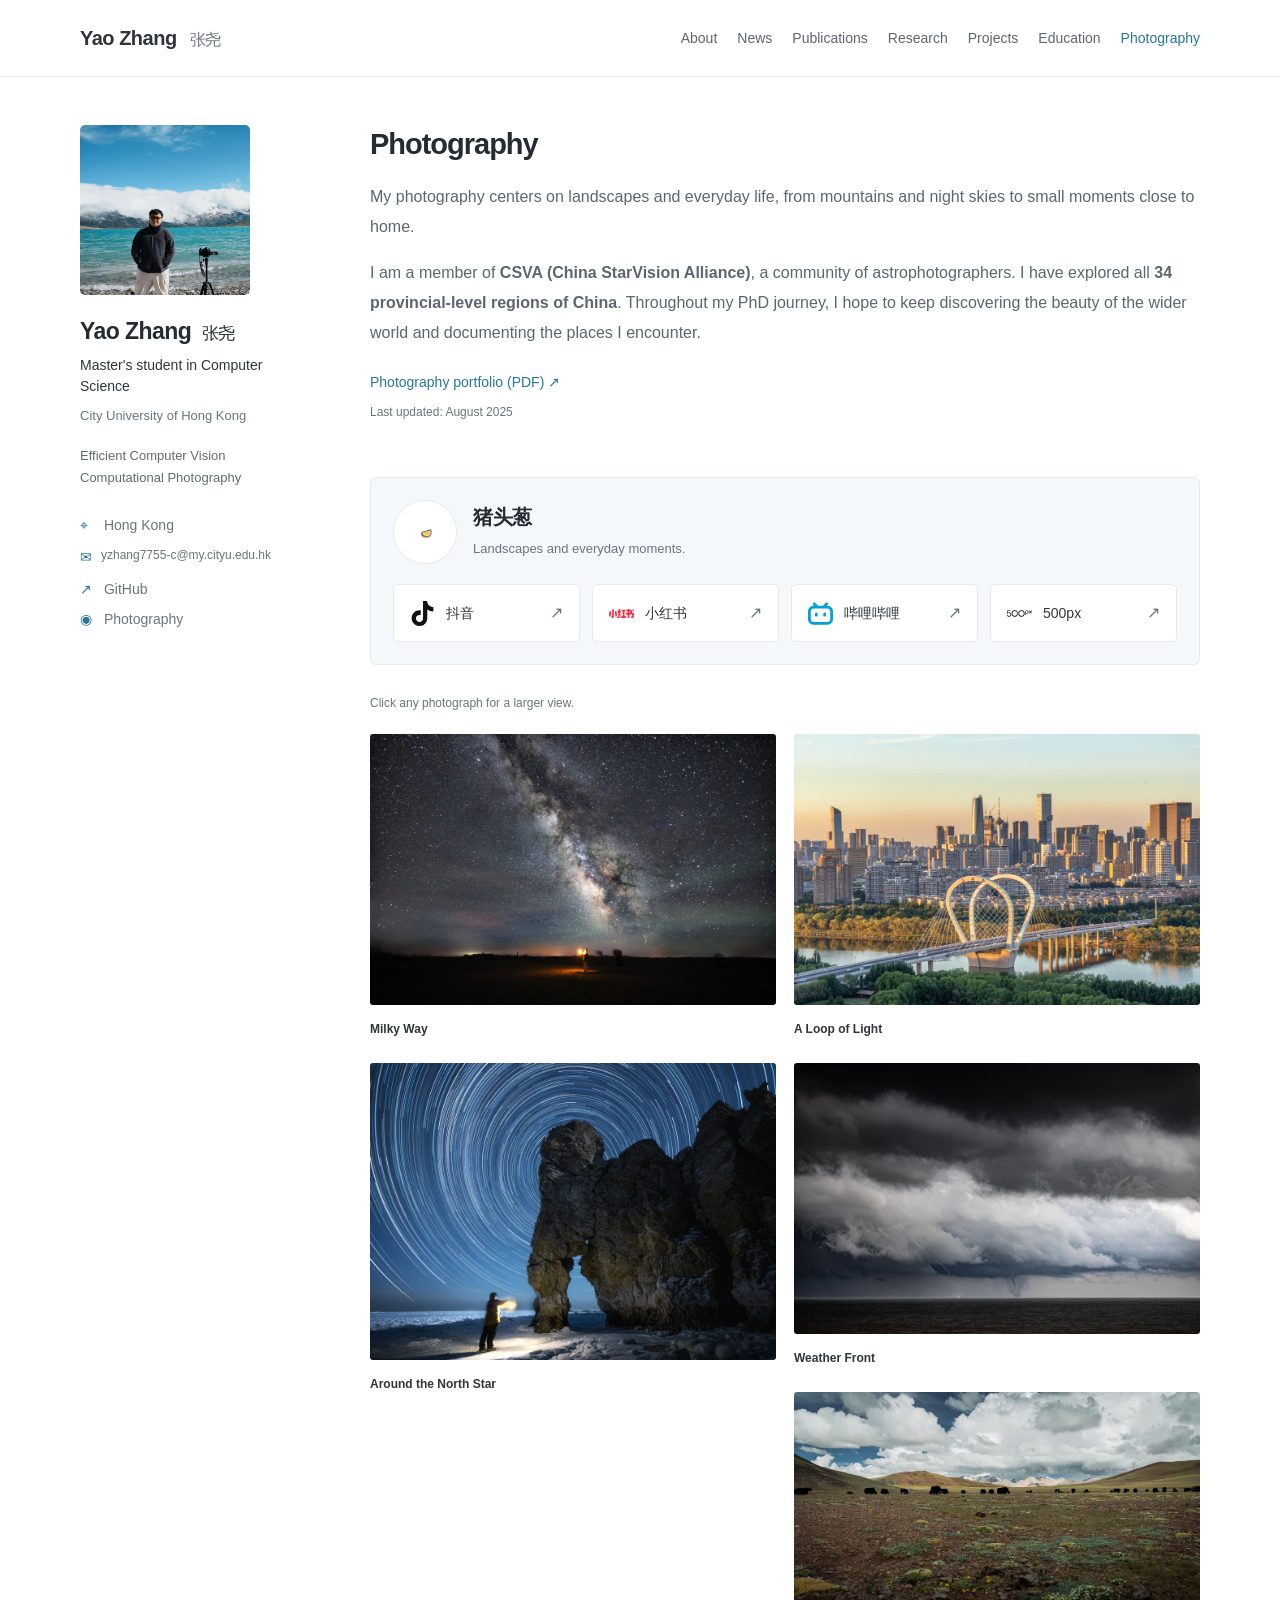
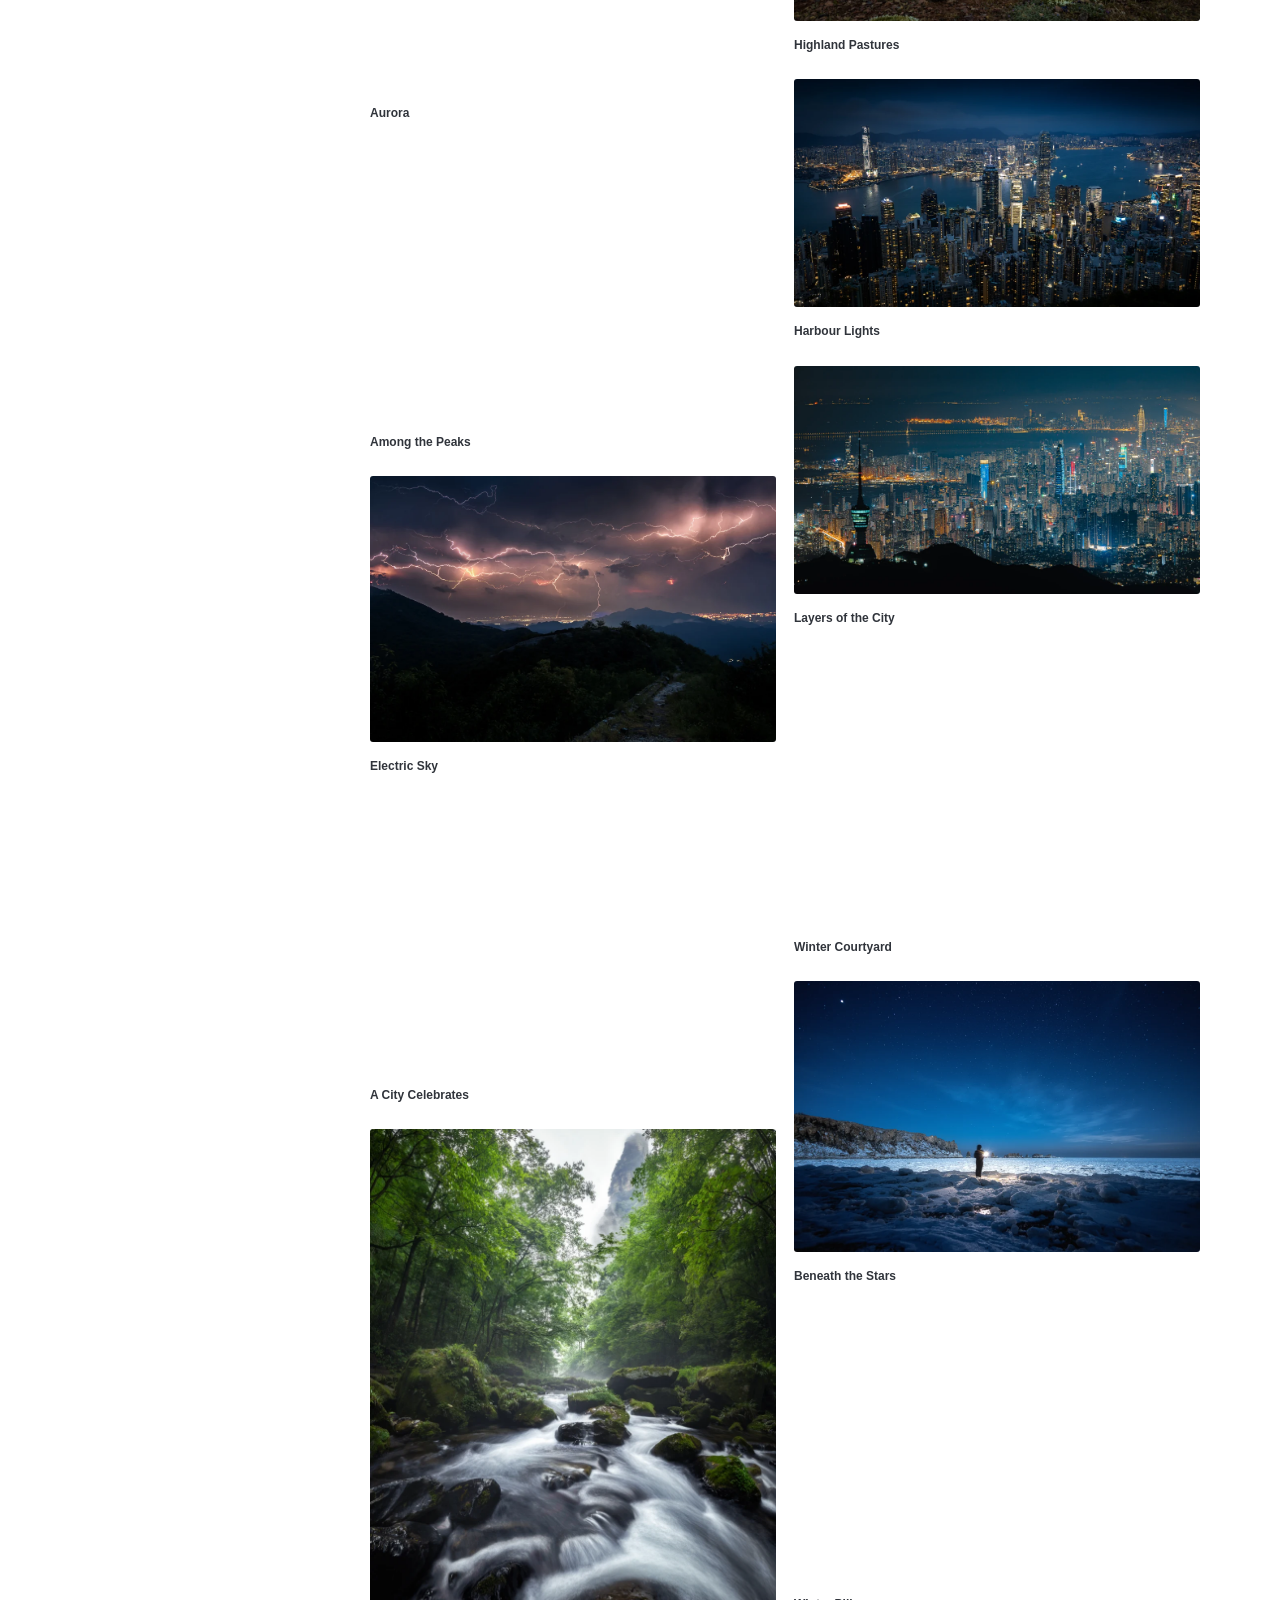
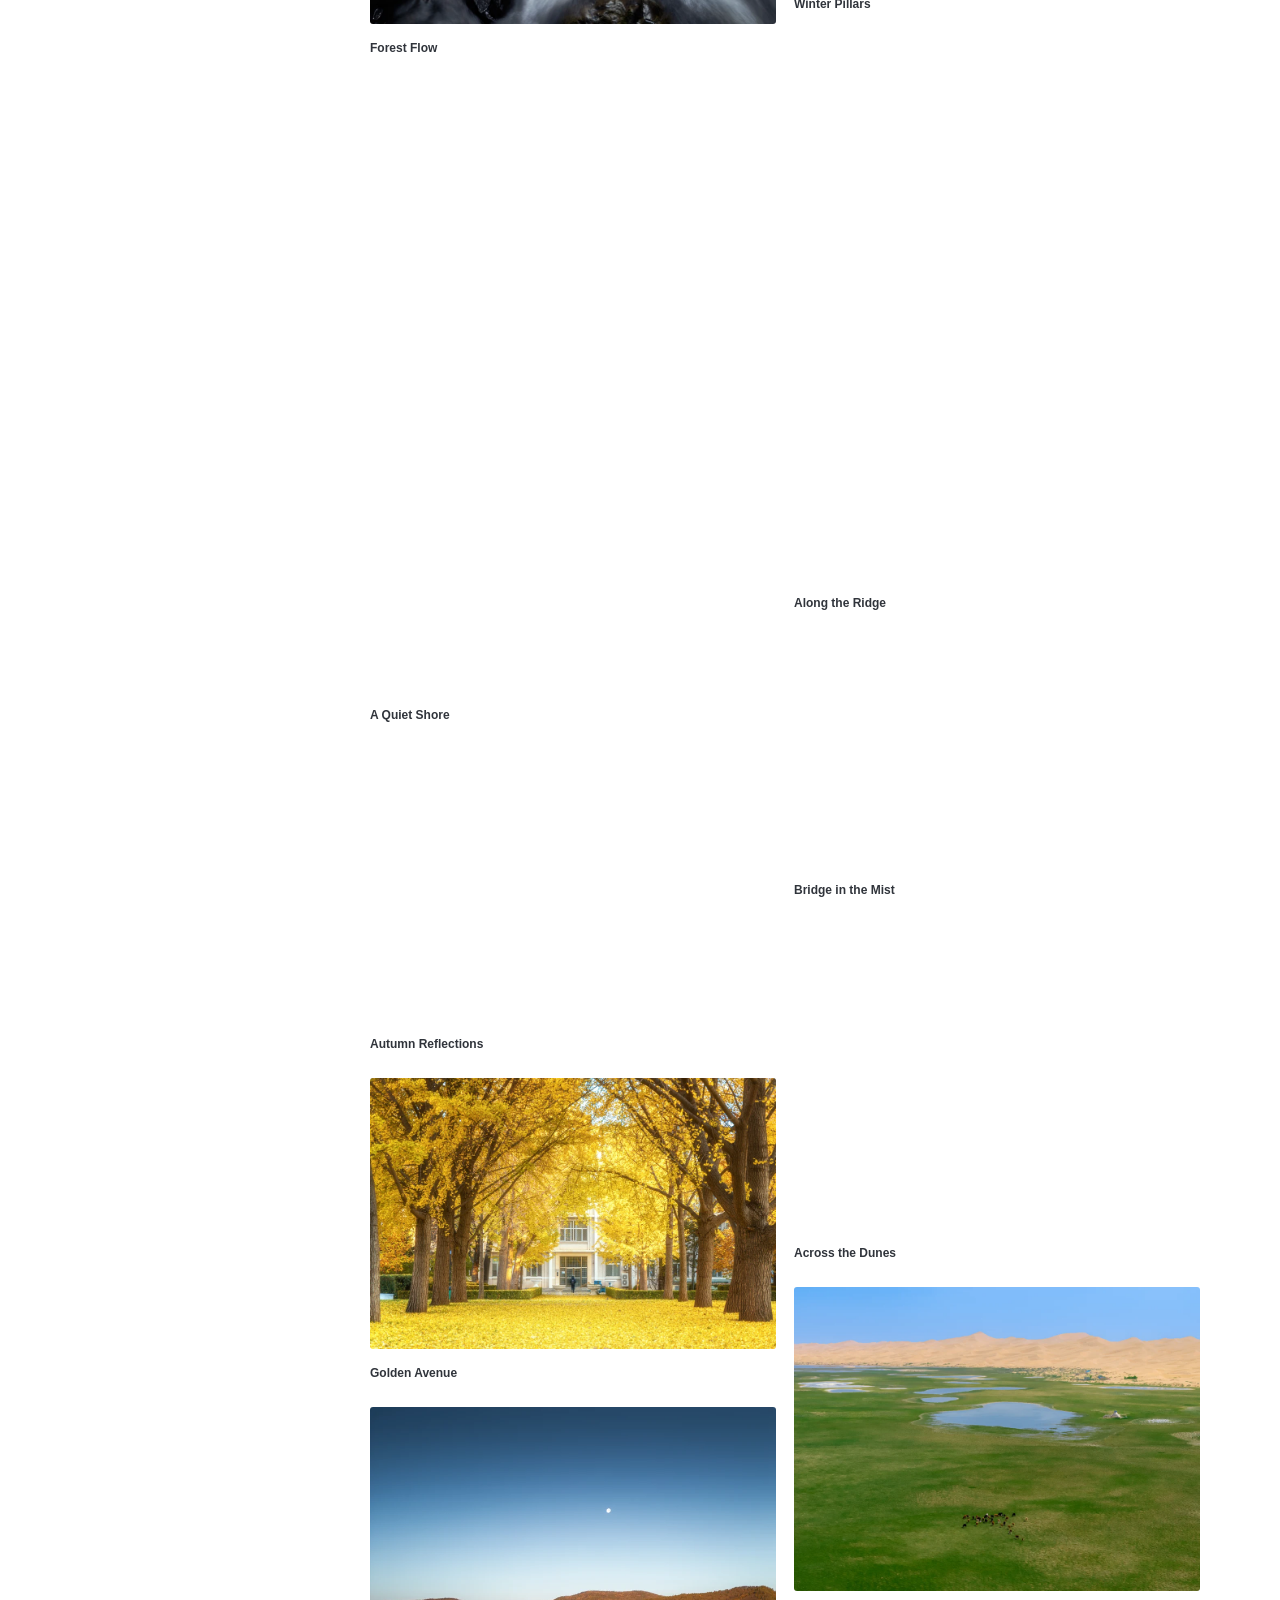
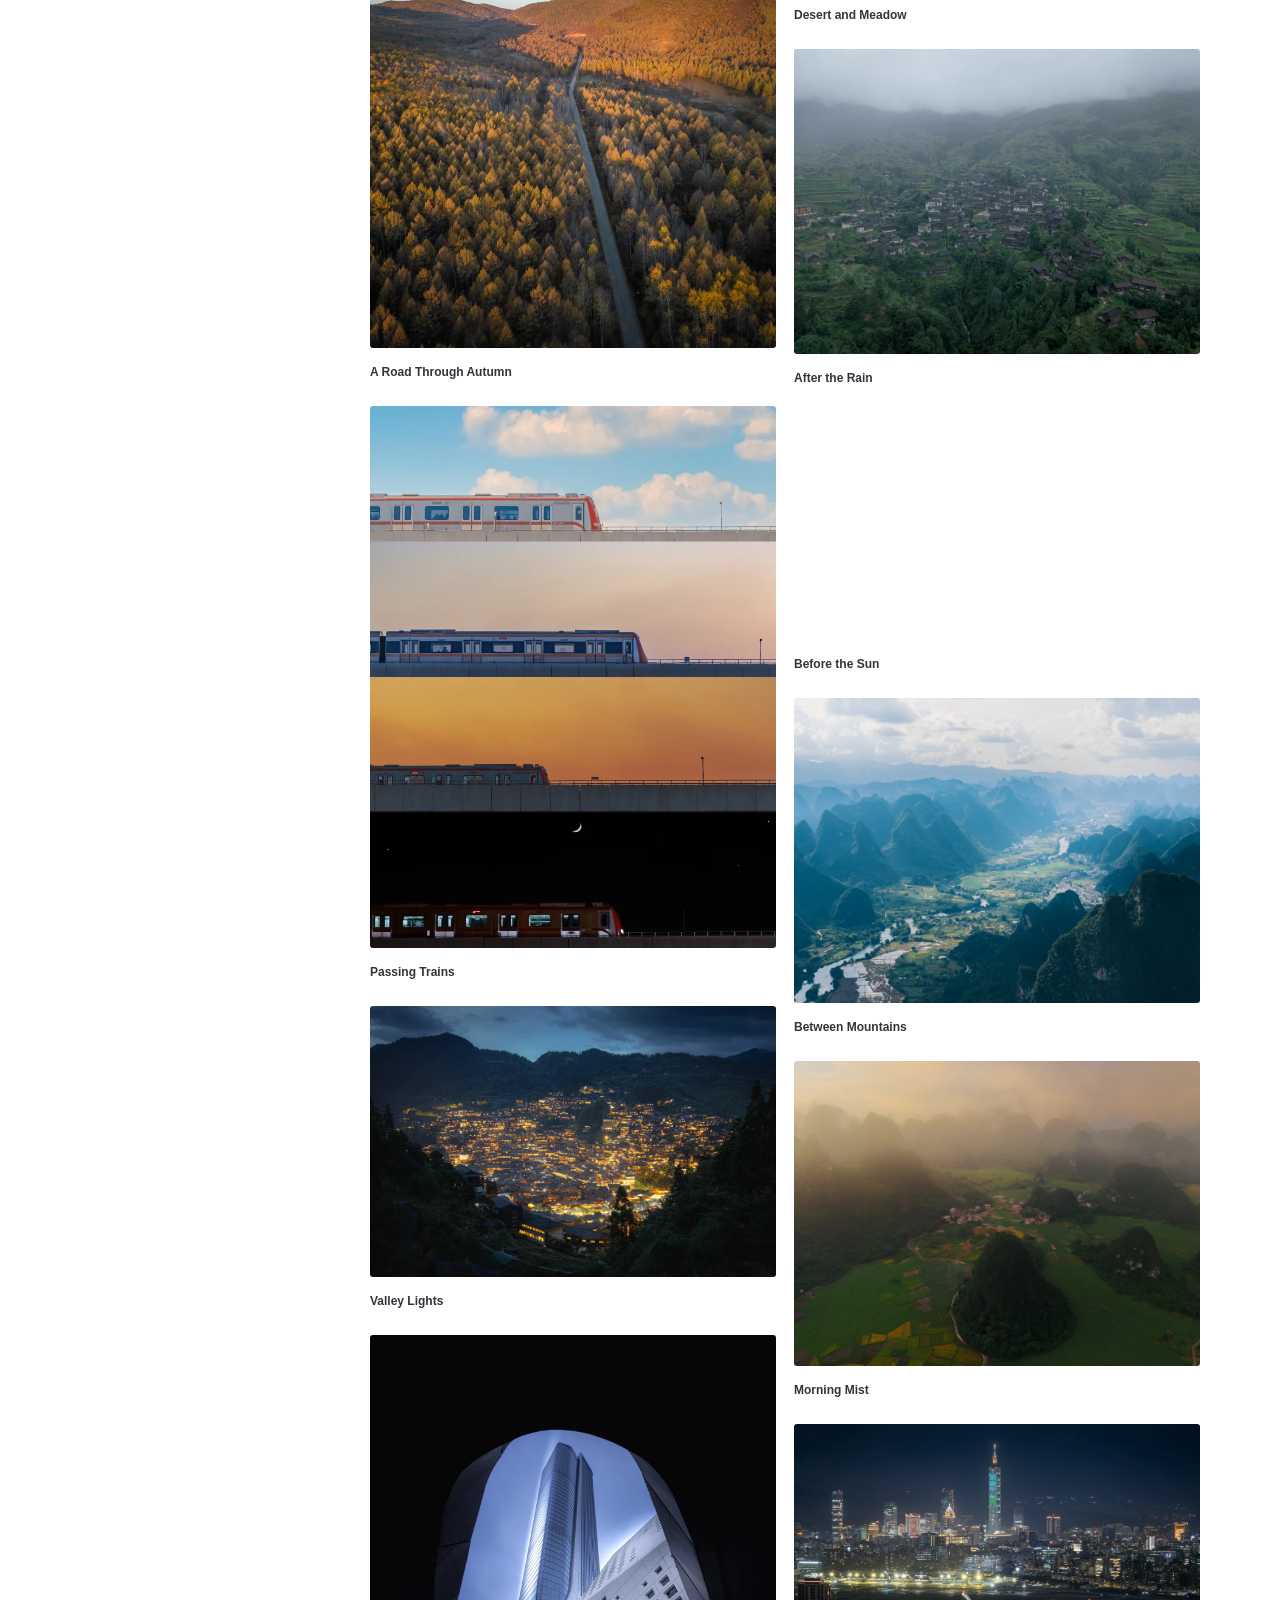
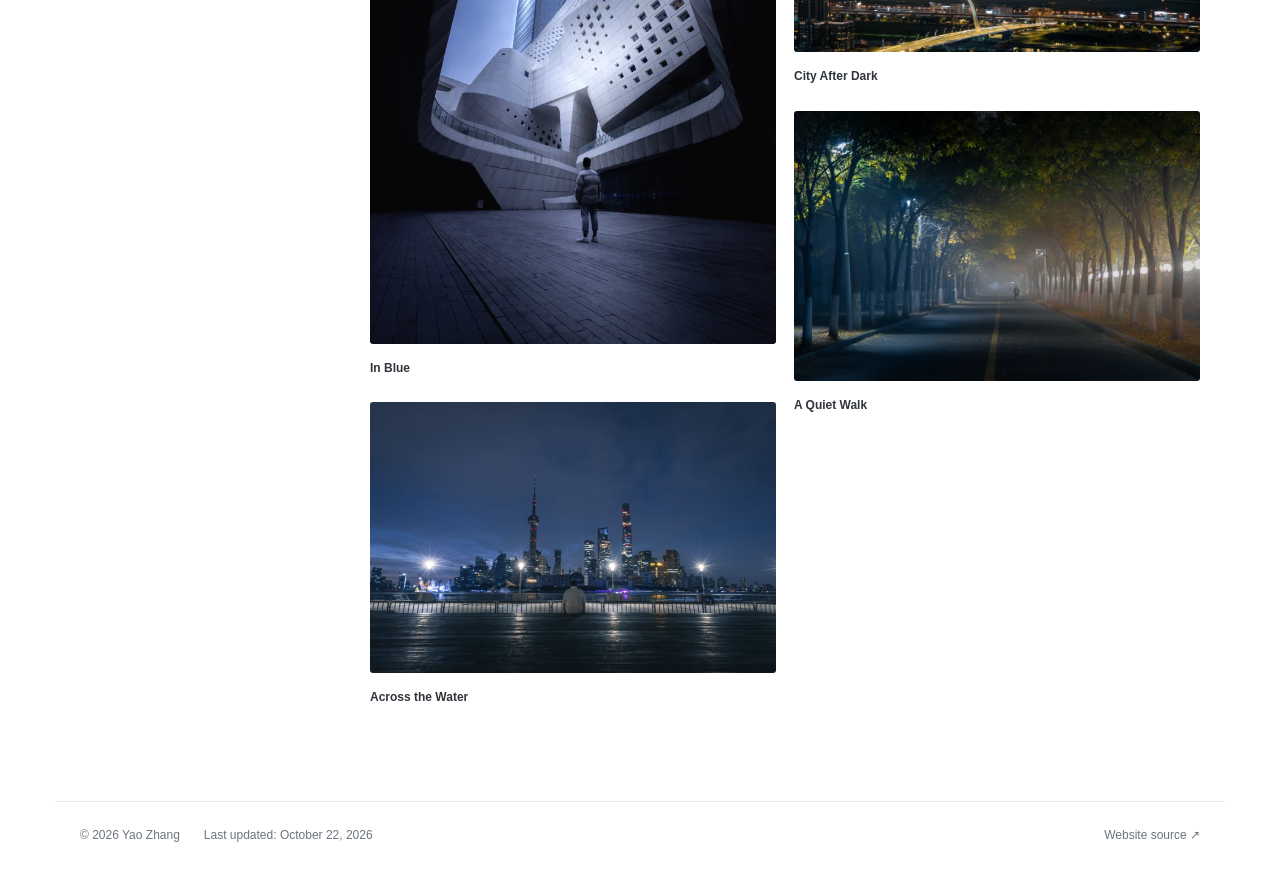
==== commit 2655ce96: "Simplify photography introduction and add ordered 500px social link" ====
--- a/photography/index.html
+++ b/photography/index.html
@@ -8,7 +8,7 @@
 <meta content="#ffffff" name="theme-color"/>
 <title>Photography · Yao Zhang</title>
 <link href="../assets/favicon.svg" rel="icon" type="image/svg+xml"/>
-<link href="../assets/css/academic.css?v=20261022-photo-intro" rel="stylesheet"/>
+<link href="../assets/css/academic.css?v=20261022-social-four" rel="stylesheet"/>
 </head>
 <body>
 <a class="skip" href="#main">Skip to content</a>
@@ -22,7 +22,7 @@
 <p class="profile-interests">Efficient Computer Vision<br/>Computational Photography</p>
 <ul class="profile-links"><li><span aria-hidden="true">⌖</span> Hong Kong</li><li><a class="profile-email" href="mailto:yzhang7755-c@my.cityu.edu.hk"><span aria-hidden="true" class="email-symbol">✉</span><span class="email-address">yzhang7755-c@my.cityu.edu.hk</span></a></li><li><a href="https://github.com/Chris-yz888"><span aria-hidden="true">↗</span> GitHub</a></li><li><a href="../photography/"><span aria-hidden="true">◉</span> Photography</a></li></ul>
 </aside>
-<main id="main"><section class="photo-introduction"><h1>Photography</h1><p>My photography centers on landscapes and everyday life, from mountains and night skies to small moments close to home.</p><p>I am a member of <strong>CSVA (China StarVision Alliance)</strong>, a community of astrophotographers.</p><p>I have explored all <strong>34 provincial-level regions of China</strong>. Throughout my PhD journey, I hope to keep discovering the beauty of the wider world and documenting the places I encounter.</p><a aria-label="About CSVA, China StarVision Alliance" class="csva-membership" href="https://bkso.baidu.com/item/%E6%98%9F%E8%81%94CSVA/65727075" rel="noopener noreferrer" target="_blank"><img alt="CSVA / China StarVision Alliance" height="46" src="../assets/csva-logo.webp" width="200"/><span>Member ? China StarVision Alliance</span></a><p class="portfolio-line"><a href="../assets/Yao-Zhang-Photography-2025.pdf" rel="noopener noreferrer" target="_blank">Photography portfolio (PDF) ?</a><span class="portfolio-updated">Last updated: <time datetime="2025-08">August 2025</time></span></p></section><section aria-label="Photography social media" class="social-profile"><div class="social-identity"><img alt="猪头葱的橘子头像" height="64" src="../assets/social-avatar.webp" width="64"/><div><h2 lang="zh-CN">猪头葱</h2><p>Landscapes and everyday moments.</p></div></div><div class="social-platform-links"><a aria-label="猪头葱的小红书主页" href="https://xhslink.cn/o/3rZmlnPtqx2" rel="noopener noreferrer" target="_blank"><img alt="" height="25" src="../assets/icons/xiaohongshu.svg" width="25"/><span>小红书</span><span aria-hidden="true" class="external-arrow">↗</span></a><a aria-label="猪头葱的哔哩哔哩主页" href="https://space.bilibili.com/1207486525" rel="noopener noreferrer" target="_blank"><img alt="" height="25" src="../assets/icons/bilibili.svg" width="25"/><span>哔哩哔哩</span><span aria-hidden="true" class="external-arrow">↗</span></a><a aria-label="猪头葱的抖音主页" href="https://v.douyin.com/2uxM5YL_nkY/" rel="noopener noreferrer" target="_blank"><img alt="" height="25" src="../assets/icons/douyin.svg" width="25"/><span>抖音</span><span aria-hidden="true" class="external-arrow">↗</span></a></div></section><p class="gallery-note">Click any photograph for a larger view.</p><section aria-label="Photography gallery" class="masonry"><figure class="gallery-item"><button class="photo-open" data-alt="The Milky Way above an open landscape" data-caption="Milky Way" data-src="../assets/photos/collection-e473a9ca15b3.webp" type="button"><img alt="The Milky Way above an open landscape" decoding="async" height="667" loading="lazy" src="../assets/photos/collection-e473a9ca15b3-thumb.webp" width="1000"/><span aria-hidden="true" class="zoom-indicator">↗</span></button><figcaption><strong>Milky Way</strong></figcaption></figure><figure class="gallery-item"><button class="photo-open" data-alt="Star trails above a rock formation and a photographer" data-caption="Around the North Star" data-src="../assets/photos/collection-1ac95fd38c33.webp" type="button"><img alt="Star trails above a rock formation and a photographer" decoding="async" height="730" loading="lazy" src="../assets/photos/collection-1ac95fd38c33-thumb.webp" width="1000"/><span aria-hidden="true" class="zoom-indicator">↗</span></button><figcaption><strong>Around the North Star</strong></figcaption></figure><figure class="gallery-item"><button class="photo-open" data-alt="Pink aurora reflected across a dark tidal landscape" data-caption="Aurora" data-src="../assets/photos/collection-ca15930fdd95.webp" type="button"><img alt="Pink aurora reflected across a dark tidal landscape" decoding="async" height="667" loading="lazy" src="../assets/photos/collection-ca15930fdd95-thumb.webp" width="1000"/><span aria-hidden="true" class="zoom-indicator">↗</span></button><figcaption><strong>Aurora</strong></figcaption></figure><figure class="gallery-item"><button class="photo-open" data-alt="Clouds winding between sharp mountain peaks" data-caption="Among the Peaks" data-src="../assets/photos/collection-117925407a28.webp" type="button"><img alt="Clouds winding between sharp mountain peaks" decoding="async" height="667" loading="lazy" src="../assets/photos/collection-117925407a28-thumb.webp" width="1000"/><span aria-hidden="true" class="zoom-indicator">↗</span></button><figcaption><strong>Among the Peaks</strong></figcaption></figure><figure class="gallery-item"><button class="photo-open" data-alt="Branching lightning illuminating the night above the mountains" data-caption="Electric Sky" data-src="../assets/photos/collection-a19a5a24fe89.webp" type="button"><img alt="Branching lightning illuminating the night above the mountains" decoding="async" height="655" loading="lazy" src="../assets/photos/collection-a19a5a24fe89-thumb.webp" width="1000"/><span aria-hidden="true" class="zoom-indicator">↗</span></button><figcaption><strong>Electric Sky</strong></figcaption></figure><figure class="gallery-item"><button class="photo-open" data-alt="Fireworks lighting up the city waterfront" data-caption="A City Celebrates" data-src="../assets/photos/collection-c876d3eb8f6c.webp" type="button"><img alt="Fireworks lighting up the city waterfront" decoding="async" height="667" loading="lazy" src="../assets/photos/collection-c876d3eb8f6c-thumb.webp" width="1000"/><span aria-hidden="true" class="zoom-indicator">↗</span></button><figcaption><strong>A City Celebrates</strong></figcaption></figure><figure class="gallery-item"><button class="photo-open" data-alt="Water flowing through a lush green forest" data-caption="Forest Flow" data-src="../assets/photos/collection-59eaab3466a5.webp" type="button"><img alt="Water flowing through a lush green forest" decoding="async" height="1000" loading="lazy" src="../assets/photos/collection-59eaab3466a5-thumb.webp" width="820"/><span aria-hidden="true" class="zoom-indicator">↗</span></button><figcaption><strong>Forest Flow</strong></figcaption></figure><figure class="gallery-item"><button class="photo-open" data-alt="A small boat on calm blue water beside a beach" data-caption="A Quiet Shore" data-src="../assets/photos/collection-53a488189104.webp" type="button"><img alt="A small boat on calm blue water beside a beach" decoding="async" height="1000" loading="lazy" src="../assets/photos/collection-53a488189104-thumb.webp" width="667"/><span aria-hidden="true" class="zoom-indicator">↗</span></button><figcaption><strong>A Quiet Shore</strong></figcaption></figure><figure class="gallery-item"><button class="photo-open" data-alt="Golden autumn trees reflected in a forest puddle" data-caption="Autumn Reflections" data-src="../assets/photos/collection-efa584cffc39.webp" type="button"><img alt="Golden autumn trees reflected in a forest puddle" decoding="async" height="667" loading="lazy" src="../assets/photos/collection-efa584cffc39-thumb.webp" width="1000"/><span aria-hidden="true" class="zoom-indicator">↗</span></button><figcaption><strong>Autumn Reflections</strong></figcaption></figure><figure class="gallery-item"><button class="photo-open" data-alt="A tree-lined avenue covered in golden autumn leaves" data-caption="Golden Avenue" data-src="../assets/photos/collection-7699774eae75.webp" type="button"><img alt="A tree-lined avenue covered in golden autumn leaves" decoding="async" height="667" loading="lazy" src="../assets/photos/collection-7699774eae75-thumb.webp" width="1000"/><span aria-hidden="true" class="zoom-indicator">↗</span></button><figcaption><strong>Golden Avenue</strong></figcaption></figure><figure class="gallery-item"><button class="photo-open" data-alt="A straight road through a golden mountain forest" data-caption="A Road Through Autumn" data-src="../assets/photos/collection-26733e4bae10.webp" type="button"><img alt="A straight road through a golden mountain forest" decoding="async" height="1000" loading="lazy" src="../assets/photos/collection-26733e4bae10-thumb.webp" width="750"/><span aria-hidden="true" class="zoom-indicator">↗</span></button><figcaption><strong>A Road Through Autumn</strong></figcaption></figure><figure class="gallery-item"><button class="photo-open" data-alt="Trains passing beneath the sky at different times of day" data-caption="Passing Trains" data-src="../assets/photos/collection-b47c96151af1.webp" type="button"><img alt="Trains passing beneath the sky at different times of day" decoding="async" height="1000" loading="lazy" src="../assets/photos/collection-b47c96151af1-thumb.webp" width="750"/><span aria-hidden="true" class="zoom-indicator">↗</span></button><figcaption><strong>Passing Trains</strong></figcaption></figure><figure class="gallery-item"><button class="photo-open" data-alt="A brightly lit town between dark mountains" data-caption="Valley Lights" data-src="../assets/photos/collection-b4e9e9aeeebd.webp" type="button"><img alt="A brightly lit town between dark mountains" decoding="async" height="667" loading="lazy" src="../assets/photos/collection-b4e9e9aeeebd-thumb.webp" width="1000"/><span aria-hidden="true" class="zoom-indicator">↗</span></button><figcaption><strong>Valley Lights</strong></figcaption></figure><figure class="gallery-item"><button class="photo-open" data-alt="A sculptural building illuminated in blue at night" data-caption="In Blue" data-src="../assets/photos/collection-06ff023ba7c0.webp" type="button"><img alt="A sculptural building illuminated in blue at night" decoding="async" height="1000" loading="lazy" src="../assets/photos/collection-06ff023ba7c0-thumb.webp" width="667"/><span aria-hidden="true" class="zoom-indicator">↗</span></button><figcaption><strong>In Blue</strong></figcaption></figure><figure class="gallery-item"><button class="photo-open" data-alt="A city skyline and its reflections at night" data-caption="Across the Water" data-src="../assets/photos/collection-0516e5eda52a.webp" type="button"><img alt="A city skyline and its reflections at night" decoding="async" height="667" loading="lazy" src="../assets/photos/collection-0516e5eda52a-thumb.webp" width="1000"/><span aria-hidden="true" class="zoom-indicator">↗</span></button><figcaption><strong>Across the Water</strong></figcaption></figure><figure class="gallery-item"><button class="photo-open" data-alt="A looping bridge and city towers in warm light" data-caption="A Loop of Light" data-src="../assets/photos/collection-6428e7da25f5.webp" type="button"><img alt="A looping bridge and city towers in warm light" decoding="async" height="667" loading="lazy" src="../assets/photos/collection-6428e7da25f5-thumb.webp" width="1000"/><span aria-hidden="true" class="zoom-indicator">↗</span></button><figcaption><strong>A Loop of Light</strong></figcaption></figure><figure class="gallery-item"><button class="photo-open" data-alt="A dark storm cloud rolling across an open landscape" data-caption="Weather Front" data-src="../assets/photos/collection-1c8736759faf.webp" type="button"><img alt="A dark storm cloud rolling across an open landscape" decoding="async" height="667" loading="lazy" src="../assets/photos/collection-1c8736759faf-thumb.webp" width="1000"/><span aria-hidden="true" class="zoom-indicator">↗</span></button><figcaption><strong>Weather Front</strong></figcaption></figure><figure class="gallery-item"><button class="photo-open" data-alt="Grazing animals on an open highland pasture" data-caption="Highland Pastures" data-src="../assets/photos/collection-4efa6e55694a.webp" type="button"><img alt="Grazing animals on an open highland pasture" decoding="async" height="563" loading="lazy" src="../assets/photos/collection-4efa6e55694a-thumb.webp" width="1000"/><span aria-hidden="true" class="zoom-indicator">↗</span></button><figcaption><strong>Highland Pastures</strong></figcaption></figure><figure class="gallery-item"><button class="photo-open" data-alt="The city and harbour illuminated after dark" data-caption="Harbour Lights" data-src="../assets/photos/collection-b00376526729.webp" type="button"><img alt="The city and harbour illuminated after dark" decoding="async" height="563" loading="lazy" src="../assets/photos/collection-b00376526729-thumb.webp" width="1000"/><span aria-hidden="true" class="zoom-indicator">↗</span></button><figcaption><strong>Harbour Lights</strong></figcaption></figure><figure class="gallery-item"><button class="photo-open" data-alt="City towers and distant lights seen from a hillside" data-caption="Layers of the City" data-src="../assets/photos/collection-065664ca23a8.webp" type="button"><img alt="City towers and distant lights seen from a hillside" decoding="async" height="563" loading="lazy" src="../assets/photos/collection-065664ca23a8-thumb.webp" width="1000"/><span aria-hidden="true" class="zoom-indicator">↗</span></button><figcaption><strong>Layers of the City</strong></figcaption></figure><figure class="gallery-item"><button class="photo-open" data-alt="Snow on stone bridges and palace buildings" data-caption="Winter Courtyard" data-src="../assets/photos/collection-19354788d250.webp" type="button"><img alt="Snow on stone bridges and palace buildings" decoding="async" height="667" loading="lazy" src="../assets/photos/collection-19354788d250-thumb.webp" width="1000"/><span aria-hidden="true" class="zoom-indicator">↗</span></button><figcaption><strong>Winter Courtyard</strong></figcaption></figure><figure class="gallery-item"><button class="photo-open" data-alt="A lone figure on a frozen shoreline under the stars" data-caption="Beneath the Stars" data-src="../assets/photos/collection-734e45fd2c87.webp" type="button"><img alt="A lone figure on a frozen shoreline under the stars" decoding="async" height="667" loading="lazy" src="../assets/photos/collection-734e45fd2c87-thumb.webp" width="1000"/><span aria-hidden="true" class="zoom-indicator">↗</span></button><figcaption><strong>Beneath the Stars</strong></figcaption></figure><figure class="gallery-item"><button class="photo-open" data-alt="Snow-covered sandstone pillars seen from above" data-caption="Winter Pillars" data-src="../assets/photos/collection-8d77770ecc8b.webp" type="button"><img alt="Snow-covered sandstone pillars seen from above" decoding="async" height="664" loading="lazy" src="../assets/photos/collection-8d77770ecc8b-thumb.webp" width="1000"/><span aria-hidden="true" class="zoom-indicator">↗</span></button><figcaption><strong>Winter Pillars</strong></figcaption></figure><figure class="gallery-item"><button class="photo-open" data-alt="A winding wall following a misty mountain ridge" data-caption="Along the Ridge" data-src="../assets/photos/collection-82bd23a5b5a6.webp" type="button"><img alt="A winding wall following a misty mountain ridge" decoding="async" height="1000" loading="lazy" src="../assets/photos/collection-82bd23a5b5a6-thumb.webp" width="750"/><span aria-hidden="true" class="zoom-indicator">↗</span></button><figcaption><strong>Along the Ridge</strong></figcaption></figure><figure class="gallery-item"><button class="photo-open" data-alt="A suspension bridge disappearing into fog" data-caption="Bridge in the Mist" data-src="../assets/photos/collection-4b0cf49f9cff.webp" type="button"><img alt="A suspension bridge disappearing into fog" decoding="async" height="562" loading="lazy" src="../assets/photos/collection-4b0cf49f9cff-thumb.webp" width="1000"/><span aria-hidden="true" class="zoom-indicator">↗</span></button><figcaption><strong>Bridge in the Mist</strong></figcaption></figure><figure class="gallery-item"><button class="photo-open" data-alt="A straight road crossing golden desert dunes" data-caption="Across the Dunes" data-src="../assets/photos/collection-024cd7a62b02.webp" type="button"><img alt="A straight road crossing golden desert dunes" decoding="async" height="750" loading="lazy" src="../assets/photos/collection-024cd7a62b02-thumb.webp" width="1000"/><span aria-hidden="true" class="zoom-indicator">↗</span></button><figcaption><strong>Across the Dunes</strong></figcaption></figure><figure class="gallery-item"><button class="photo-open" data-alt="Green wetlands meeting golden dunes" data-caption="Desert and Meadow" data-src="../assets/photos/collection-01b6f1ba7977.webp" type="button"><img alt="Green wetlands meeting golden dunes" decoding="async" height="750" loading="lazy" src="../assets/photos/collection-01b6f1ba7977-thumb.webp" width="1000"/><span aria-hidden="true" class="zoom-indicator">↗</span></button><figcaption><strong>Desert and Meadow</strong></figcaption></figure><figure class="gallery-item"><button class="photo-open" data-alt="A village and green hills beneath low cloud" data-caption="After the Rain" data-src="../assets/photos/collection-81060c222a14.webp" type="button"><img alt="A village and green hills beneath low cloud" decoding="async" height="750" loading="lazy" src="../assets/photos/collection-81060c222a14-thumb.webp" width="1000"/><span aria-hidden="true" class="zoom-indicator">↗</span></button><figcaption><strong>After the Rain</strong></figcaption></figure><figure class="gallery-item"><button class="photo-open" data-alt="A quiet mountain landscape beneath a pastel dawn sky" data-caption="Before the Sun" data-src="../assets/photos/collection-46b51e923607.webp" type="button"><img alt="A quiet mountain landscape beneath a pastel dawn sky" decoding="async" height="562" loading="lazy" src="../assets/photos/collection-46b51e923607-thumb.webp" width="1000"/><span aria-hidden="true" class="zoom-indicator">↗</span></button><figcaption><strong>Before the Sun</strong></figcaption></figure><figure class="gallery-item"><button class="photo-open" data-alt="A river valley and town surrounded by green mountains" data-caption="Between Mountains" data-src="../assets/photos/collection-55dfd7563f07.webp" type="button"><img alt="A river valley and town surrounded by green mountains" decoding="async" height="750" loading="lazy" src="../assets/photos/collection-55dfd7563f07-thumb.webp" width="1000"/><span aria-hidden="true" class="zoom-indicator">↗</span></button><figcaption><strong>Between Mountains</strong></figcaption></figure><figure class="gallery-item"><button class="photo-open" data-alt="Green hills and a village emerging through golden mist" data-caption="Morning Mist" data-src="../assets/photos/collection-5ba7303112c4.webp" type="button"><img alt="Green hills and a village emerging through golden mist" decoding="async" height="750" loading="lazy" src="../assets/photos/collection-5ba7303112c4-thumb.webp" width="1000"/><span aria-hidden="true" class="zoom-indicator">↗</span></button><figcaption><strong>Morning Mist</strong></figcaption></figure><figure class="gallery-item"><button class="photo-open" data-alt="A tall illuminated tower above a city at night" data-caption="City After Dark" data-src="../assets/photos/collection-8a241650da36.webp" type="button"><img alt="A tall illuminated tower above a city at night" decoding="async" height="563" loading="lazy" src="../assets/photos/collection-8a241650da36-thumb.webp" width="1000"/><span aria-hidden="true" class="zoom-indicator">↗</span></button><figcaption><strong>City After Dark</strong></figcaption></figure><figure class="gallery-item"><button class="photo-open" data-alt="Street lights along a tree-lined avenue on a misty night" data-caption="A Quiet Walk" data-src="../assets/photos/collection-2d5759df2c51.webp" type="button"><img alt="Street lights along a tree-lined avenue on a misty night" decoding="async" height="667" loading="lazy" src="../assets/photos/collection-2d5759df2c51-thumb.webp" width="1000"/><span aria-hidden="true" class="zoom-indicator">↗</span></button><figcaption><strong>A Quiet Walk</strong></figcaption></figure></section><dialog aria-label="Photo viewer" class="lightbox"><button aria-label="Close image" class="lightbox-close" type="button">×</button><img alt=""/><p class="lightbox-caption"></p></dialog></main>
+<main id="main"><section class="photo-introduction"><h1>Photography</h1><p>My photography centers on landscapes and everyday life, from mountains and night skies to small moments close to home.</p><p>I am a member of <strong>CSVA (China StarVision Alliance)</strong>, a community of astrophotographers. I have explored all <strong>34 provincial-level regions of China</strong>. Throughout my PhD journey, I hope to keep discovering the beauty of the wider world and documenting the places I encounter.</p><p class="portfolio-line"><a href="../assets/Yao-Zhang-Photography-2025.pdf" rel="noopener noreferrer" target="_blank">Photography portfolio (PDF) ↗</a><span class="portfolio-updated">Last updated: <time datetime="2025-08">August 2025</time></span></p></section><section aria-label="Photography social media" class="social-profile"><div class="social-identity"><img alt="猪头葱的橘子头像" height="64" src="../assets/social-avatar.webp" width="64"/><div><h2 lang="zh-CN">猪头葱</h2><p>Landscapes and everyday moments.</p></div></div><div class="social-platform-links"><a aria-label="猪头葱的抖音主页" href="https://v.douyin.com/2uxM5YL_nkY/" rel="noopener noreferrer" target="_blank"><img alt="" height="25" src="../assets/icons/douyin.svg" width="25"/><span>抖音</span><span aria-hidden="true" class="external-arrow">↗</span></a><a aria-label="猪头葱的小红书主页" href="https://xhslink.cn/o/3rZmlnPtqx2" rel="noopener noreferrer" target="_blank"><img alt="" height="25" src="../assets/icons/xiaohongshu.svg" width="25"/><span>小红书</span><span aria-hidden="true" class="external-arrow">↗</span></a><a aria-label="猪头葱的哔哩哔哩主页" href="https://space.bilibili.com/1207486525" rel="noopener noreferrer" target="_blank"><img alt="" height="25" src="../assets/icons/bilibili.svg" width="25"/><span>哔哩哔哩</span><span aria-hidden="true" class="external-arrow">↗</span></a><a aria-label="Yao Zhang on 500px" href="https://500px.com.cn/p/chriszy" rel="noopener noreferrer" target="_blank"><img alt="" height="25" src="../assets/icons/500px.svg" width="25"/><span>500px</span><span aria-hidden="true" class="external-arrow">↗</span></a></div></section><p class="gallery-note">Click any photograph for a larger view.</p><section aria-label="Photography gallery" class="masonry"><figure class="gallery-item"><button class="photo-open" data-alt="The Milky Way above an open landscape" data-caption="Milky Way" data-src="../assets/photos/collection-e473a9ca15b3.webp" type="button"><img alt="The Milky Way above an open landscape" decoding="async" height="667" loading="lazy" src="../assets/photos/collection-e473a9ca15b3-thumb.webp" width="1000"/><span aria-hidden="true" class="zoom-indicator">↗</span></button><figcaption><strong>Milky Way</strong></figcaption></figure><figure class="gallery-item"><button class="photo-open" data-alt="Star trails above a rock formation and a photographer" data-caption="Around the North Star" data-src="../assets/photos/collection-1ac95fd38c33.webp" type="button"><img alt="Star trails above a rock formation and a photographer" decoding="async" height="730" loading="lazy" src="../assets/photos/collection-1ac95fd38c33-thumb.webp" width="1000"/><span aria-hidden="true" class="zoom-indicator">↗</span></button><figcaption><strong>Around the North Star</strong></figcaption></figure><figure class="gallery-item"><button class="photo-open" data-alt="Pink aurora reflected across a dark tidal landscape" data-caption="Aurora" data-src="../assets/photos/collection-ca15930fdd95.webp" type="button"><img alt="Pink aurora reflected across a dark tidal landscape" decoding="async" height="667" loading="lazy" src="../assets/photos/collection-ca15930fdd95-thumb.webp" width="1000"/><span aria-hidden="true" class="zoom-indicator">↗</span></button><figcaption><strong>Aurora</strong></figcaption></figure><figure class="gallery-item"><button class="photo-open" data-alt="Clouds winding between sharp mountain peaks" data-caption="Among the Peaks" data-src="../assets/photos/collection-117925407a28.webp" type="button"><img alt="Clouds winding between sharp mountain peaks" decoding="async" height="667" loading="lazy" src="../assets/photos/collection-117925407a28-thumb.webp" width="1000"/><span aria-hidden="true" class="zoom-indicator">↗</span></button><figcaption><strong>Among the Peaks</strong></figcaption></figure><figure class="gallery-item"><button class="photo-open" data-alt="Branching lightning illuminating the night above the mountains" data-caption="Electric Sky" data-src="../assets/photos/collection-a19a5a24fe89.webp" type="button"><img alt="Branching lightning illuminating the night above the mountains" decoding="async" height="655" loading="lazy" src="../assets/photos/collection-a19a5a24fe89-thumb.webp" width="1000"/><span aria-hidden="true" class="zoom-indicator">↗</span></button><figcaption><strong>Electric Sky</strong></figcaption></figure><figure class="gallery-item"><button class="photo-open" data-alt="Fireworks lighting up the city waterfront" data-caption="A City Celebrates" data-src="../assets/photos/collection-c876d3eb8f6c.webp" type="button"><img alt="Fireworks lighting up the city waterfront" decoding="async" height="667" loading="lazy" src="../assets/photos/collection-c876d3eb8f6c-thumb.webp" width="1000"/><span aria-hidden="true" class="zoom-indicator">↗</span></button><figcaption><strong>A City Celebrates</strong></figcaption></figure><figure class="gallery-item"><button class="photo-open" data-alt="Water flowing through a lush green forest" data-caption="Forest Flow" data-src="../assets/photos/collection-59eaab3466a5.webp" type="button"><img alt="Water flowing through a lush green forest" decoding="async" height="1000" loading="lazy" src="../assets/photos/collection-59eaab3466a5-thumb.webp" width="820"/><span aria-hidden="true" class="zoom-indicator">↗</span></button><figcaption><strong>Forest Flow</strong></figcaption></figure><figure class="gallery-item"><button class="photo-open" data-alt="A small boat on calm blue water beside a beach" data-caption="A Quiet Shore" data-src="../assets/photos/collection-53a488189104.webp" type="button"><img alt="A small boat on calm blue water beside a beach" decoding="async" height="1000" loading="lazy" src="../assets/photos/collection-53a488189104-thumb.webp" width="667"/><span aria-hidden="true" class="zoom-indicator">↗</span></button><figcaption><strong>A Quiet Shore</strong></figcaption></figure><figure class="gallery-item"><button class="photo-open" data-alt="Golden autumn trees reflected in a forest puddle" data-caption="Autumn Reflections" data-src="../assets/photos/collection-efa584cffc39.webp" type="button"><img alt="Golden autumn trees reflected in a forest puddle" decoding="async" height="667" loading="lazy" src="../assets/photos/collection-efa584cffc39-thumb.webp" width="1000"/><span aria-hidden="true" class="zoom-indicator">↗</span></button><figcaption><strong>Autumn Reflections</strong></figcaption></figure><figure class="gallery-item"><button class="photo-open" data-alt="A tree-lined avenue covered in golden autumn leaves" data-caption="Golden Avenue" data-src="../assets/photos/collection-7699774eae75.webp" type="button"><img alt="A tree-lined avenue covered in golden autumn leaves" decoding="async" height="667" loading="lazy" src="../assets/photos/collection-7699774eae75-thumb.webp" width="1000"/><span aria-hidden="true" class="zoom-indicator">↗</span></button><figcaption><strong>Golden Avenue</strong></figcaption></figure><figure class="gallery-item"><button class="photo-open" data-alt="A straight road through a golden mountain forest" data-caption="A Road Through Autumn" data-src="../assets/photos/collection-26733e4bae10.webp" type="button"><img alt="A straight road through a golden mountain forest" decoding="async" height="1000" loading="lazy" src="../assets/photos/collection-26733e4bae10-thumb.webp" width="750"/><span aria-hidden="true" class="zoom-indicator">↗</span></button><figcaption><strong>A Road Through Autumn</strong></figcaption></figure><figure class="gallery-item"><button class="photo-open" data-alt="Trains passing beneath the sky at different times of day" data-caption="Passing Trains" data-src="../assets/photos/collection-b47c96151af1.webp" type="button"><img alt="Trains passing beneath the sky at different times of day" decoding="async" height="1000" loading="lazy" src="../assets/photos/collection-b47c96151af1-thumb.webp" width="750"/><span aria-hidden="true" class="zoom-indicator">↗</span></button><figcaption><strong>Passing Trains</strong></figcaption></figure><figure class="gallery-item"><button class="photo-open" data-alt="A brightly lit town between dark mountains" data-caption="Valley Lights" data-src="../assets/photos/collection-b4e9e9aeeebd.webp" type="button"><img alt="A brightly lit town between dark mountains" decoding="async" height="667" loading="lazy" src="../assets/photos/collection-b4e9e9aeeebd-thumb.webp" width="1000"/><span aria-hidden="true" class="zoom-indicator">↗</span></button><figcaption><strong>Valley Lights</strong></figcaption></figure><figure class="gallery-item"><button class="photo-open" data-alt="A sculptural building illuminated in blue at night" data-caption="In Blue" data-src="../assets/photos/collection-06ff023ba7c0.webp" type="button"><img alt="A sculptural building illuminated in blue at night" decoding="async" height="1000" loading="lazy" src="../assets/photos/collection-06ff023ba7c0-thumb.webp" width="667"/><span aria-hidden="true" class="zoom-indicator">↗</span></button><figcaption><strong>In Blue</strong></figcaption></figure><figure class="gallery-item"><button class="photo-open" data-alt="A city skyline and its reflections at night" data-caption="Across the Water" data-src="../assets/photos/collection-0516e5eda52a.webp" type="button"><img alt="A city skyline and its reflections at night" decoding="async" height="667" loading="lazy" src="../assets/photos/collection-0516e5eda52a-thumb.webp" width="1000"/><span aria-hidden="true" class="zoom-indicator">↗</span></button><figcaption><strong>Across the Water</strong></figcaption></figure><figure class="gallery-item"><button class="photo-open" data-alt="A looping bridge and city towers in warm light" data-caption="A Loop of Light" data-src="../assets/photos/collection-6428e7da25f5.webp" type="button"><img alt="A looping bridge and city towers in warm light" decoding="async" height="667" loading="lazy" src="../assets/photos/collection-6428e7da25f5-thumb.webp" width="1000"/><span aria-hidden="true" class="zoom-indicator">↗</span></button><figcaption><strong>A Loop of Light</strong></figcaption></figure><figure class="gallery-item"><button class="photo-open" data-alt="A dark storm cloud rolling across an open landscape" data-caption="Weather Front" data-src="../assets/photos/collection-1c8736759faf.webp" type="button"><img alt="A dark storm cloud rolling across an open landscape" decoding="async" height="667" loading="lazy" src="../assets/photos/collection-1c8736759faf-thumb.webp" width="1000"/><span aria-hidden="true" class="zoom-indicator">↗</span></button><figcaption><strong>Weather Front</strong></figcaption></figure><figure class="gallery-item"><button class="photo-open" data-alt="Grazing animals on an open highland pasture" data-caption="Highland Pastures" data-src="../assets/photos/collection-4efa6e55694a.webp" type="button"><img alt="Grazing animals on an open highland pasture" decoding="async" height="563" loading="lazy" src="../assets/photos/collection-4efa6e55694a-thumb.webp" width="1000"/><span aria-hidden="true" class="zoom-indicator">↗</span></button><figcaption><strong>Highland Pastures</strong></figcaption></figure><figure class="gallery-item"><button class="photo-open" data-alt="The city and harbour illuminated after dark" data-caption="Harbour Lights" data-src="../assets/photos/collection-b00376526729.webp" type="button"><img alt="The city and harbour illuminated after dark" decoding="async" height="563" loading="lazy" src="../assets/photos/collection-b00376526729-thumb.webp" width="1000"/><span aria-hidden="true" class="zoom-indicator">↗</span></button><figcaption><strong>Harbour Lights</strong></figcaption></figure><figure class="gallery-item"><button class="photo-open" data-alt="City towers and distant lights seen from a hillside" data-caption="Layers of the City" data-src="../assets/photos/collection-065664ca23a8.webp" type="button"><img alt="City towers and distant lights seen from a hillside" decoding="async" height="563" loading="lazy" src="../assets/photos/collection-065664ca23a8-thumb.webp" width="1000"/><span aria-hidden="true" class="zoom-indicator">↗</span></button><figcaption><strong>Layers of the City</strong></figcaption></figure><figure class="gallery-item"><button class="photo-open" data-alt="Snow on stone bridges and palace buildings" data-caption="Winter Courtyard" data-src="../assets/photos/collection-19354788d250.webp" type="button"><img alt="Snow on stone bridges and palace buildings" decoding="async" height="667" loading="lazy" src="../assets/photos/collection-19354788d250-thumb.webp" width="1000"/><span aria-hidden="true" class="zoom-indicator">↗</span></button><figcaption><strong>Winter Courtyard</strong></figcaption></figure><figure class="gallery-item"><button class="photo-open" data-alt="A lone figure on a frozen shoreline under the stars" data-caption="Beneath the Stars" data-src="../assets/photos/collection-734e45fd2c87.webp" type="button"><img alt="A lone figure on a frozen shoreline under the stars" decoding="async" height="667" loading="lazy" src="../assets/photos/collection-734e45fd2c87-thumb.webp" width="1000"/><span aria-hidden="true" class="zoom-indicator">↗</span></button><figcaption><strong>Beneath the Stars</strong></figcaption></figure><figure class="gallery-item"><button class="photo-open" data-alt="Snow-covered sandstone pillars seen from above" data-caption="Winter Pillars" data-src="../assets/photos/collection-8d77770ecc8b.webp" type="button"><img alt="Snow-covered sandstone pillars seen from above" decoding="async" height="664" loading="lazy" src="../assets/photos/collection-8d77770ecc8b-thumb.webp" width="1000"/><span aria-hidden="true" class="zoom-indicator">↗</span></button><figcaption><strong>Winter Pillars</strong></figcaption></figure><figure class="gallery-item"><button class="photo-open" data-alt="A winding wall following a misty mountain ridge" data-caption="Along the Ridge" data-src="../assets/photos/collection-82bd23a5b5a6.webp" type="button"><img alt="A winding wall following a misty mountain ridge" decoding="async" height="1000" loading="lazy" src="../assets/photos/collection-82bd23a5b5a6-thumb.webp" width="750"/><span aria-hidden="true" class="zoom-indicator">↗</span></button><figcaption><strong>Along the Ridge</strong></figcaption></figure><figure class="gallery-item"><button class="photo-open" data-alt="A suspension bridge disappearing into fog" data-caption="Bridge in the Mist" data-src="../assets/photos/collection-4b0cf49f9cff.webp" type="button"><img alt="A suspension bridge disappearing into fog" decoding="async" height="562" loading="lazy" src="../assets/photos/collection-4b0cf49f9cff-thumb.webp" width="1000"/><span aria-hidden="true" class="zoom-indicator">↗</span></button><figcaption><strong>Bridge in the Mist</strong></figcaption></figure><figure class="gallery-item"><button class="photo-open" data-alt="A straight road crossing golden desert dunes" data-caption="Across the Dunes" data-src="../assets/photos/collection-024cd7a62b02.webp" type="button"><img alt="A straight road crossing golden desert dunes" decoding="async" height="750" loading="lazy" src="../assets/photos/collection-024cd7a62b02-thumb.webp" width="1000"/><span aria-hidden="true" class="zoom-indicator">↗</span></button><figcaption><strong>Across the Dunes</strong></figcaption></figure><figure class="gallery-item"><button class="photo-open" data-alt="Green wetlands meeting golden dunes" data-caption="Desert and Meadow" data-src="../assets/photos/collection-01b6f1ba7977.webp" type="button"><img alt="Green wetlands meeting golden dunes" decoding="async" height="750" loading="lazy" src="../assets/photos/collection-01b6f1ba7977-thumb.webp" width="1000"/><span aria-hidden="true" class="zoom-indicator">↗</span></button><figcaption><strong>Desert and Meadow</strong></figcaption></figure><figure class="gallery-item"><button class="photo-open" data-alt="A village and green hills beneath low cloud" data-caption="After the Rain" data-src="../assets/photos/collection-81060c222a14.webp" type="button"><img alt="A village and green hills beneath low cloud" decoding="async" height="750" loading="lazy" src="../assets/photos/collection-81060c222a14-thumb.webp" width="1000"/><span aria-hidden="true" class="zoom-indicator">↗</span></button><figcaption><strong>After the Rain</strong></figcaption></figure><figure class="gallery-item"><button class="photo-open" data-alt="A quiet mountain landscape beneath a pastel dawn sky" data-caption="Before the Sun" data-src="../assets/photos/collection-46b51e923607.webp" type="button"><img alt="A quiet mountain landscape beneath a pastel dawn sky" decoding="async" height="562" loading="lazy" src="../assets/photos/collection-46b51e923607-thumb.webp" width="1000"/><span aria-hidden="true" class="zoom-indicator">↗</span></button><figcaption><strong>Before the Sun</strong></figcaption></figure><figure class="gallery-item"><button class="photo-open" data-alt="A river valley and town surrounded by green mountains" data-caption="Between Mountains" data-src="../assets/photos/collection-55dfd7563f07.webp" type="button"><img alt="A river valley and town surrounded by green mountains" decoding="async" height="750" loading="lazy" src="../assets/photos/collection-55dfd7563f07-thumb.webp" width="1000"/><span aria-hidden="true" class="zoom-indicator">↗</span></button><figcaption><strong>Between Mountains</strong></figcaption></figure><figure class="gallery-item"><button class="photo-open" data-alt="Green hills and a village emerging through golden mist" data-caption="Morning Mist" data-src="../assets/photos/collection-5ba7303112c4.webp" type="button"><img alt="Green hills and a village emerging through golden mist" decoding="async" height="750" loading="lazy" src="../assets/photos/collection-5ba7303112c4-thumb.webp" width="1000"/><span aria-hidden="true" class="zoom-indicator">↗</span></button><figcaption><strong>Morning Mist</strong></figcaption></figure><figure class="gallery-item"><button class="photo-open" data-alt="A tall illuminated tower above a city at night" data-caption="City After Dark" data-src="../assets/photos/collection-8a241650da36.webp" type="button"><img alt="A tall illuminated tower above a city at night" decoding="async" height="563" loading="lazy" src="../assets/photos/collection-8a241650da36-thumb.webp" width="1000"/><span aria-hidden="true" class="zoom-indicator">↗</span></button><figcaption><strong>City After Dark</strong></figcaption></figure><figure class="gallery-item"><button class="photo-open" data-alt="Street lights along a tree-lined avenue on a misty night" data-caption="A Quiet Walk" data-src="../assets/photos/collection-2d5759df2c51.webp" type="button"><img alt="Street lights along a tree-lined avenue on a misty night" decoding="async" height="667" loading="lazy" src="../assets/photos/collection-2d5759df2c51-thumb.webp" width="1000"/><span aria-hidden="true" class="zoom-indicator">↗</span></button><figcaption><strong>A Quiet Walk</strong></figcaption></figure></section><dialog aria-label="Photo viewer" class="lightbox"><button aria-label="Close image" class="lightbox-close" type="button">×</button><img alt=""/><p class="lightbox-caption"></p></dialog></main>
 </div>
 <footer class="footer"><span>© <span id="year">2026</span> Yao Zhang</span><span class="site-updated">Last updated: <time datetime="2026-10-22">October 22, 2026</time></span><a href="https://github.com/Chris-yz888/Chris-yz888.github.io">Website source ↗</a></footer>
 <script defer="" src="../assets/js/main.js"></script>
--- a/assets/css/academic.css
+++ b/assets/css/academic.css
@@ -19,5 +19,4 @@
 .portrait.portrait-lifestyle{width:170px;height:170px;object-fit:cover;object-position:center}
 @media(max-width:900px){.portrait.portrait-lifestyle{width:155px;height:155px}}
 @media(max-width:680px){.portrait.portrait-lifestyle{width:95px;height:95px}}
-.csva-membership{display:inline-flex;flex-direction:column;gap:8px;align-items:flex-start;margin:3px 0 7px;color:var(--muted);font-size:11px}.csva-membership img{width:200px;height:auto;max-width:100%}.csva-membership:hover{text-decoration:none}.photo-introduction>p{max-width:68ch}
 @media(prefers-reduced-motion:reduce){html{scroll-behavior:auto}*,*:before,*:after{transition:none!important}}
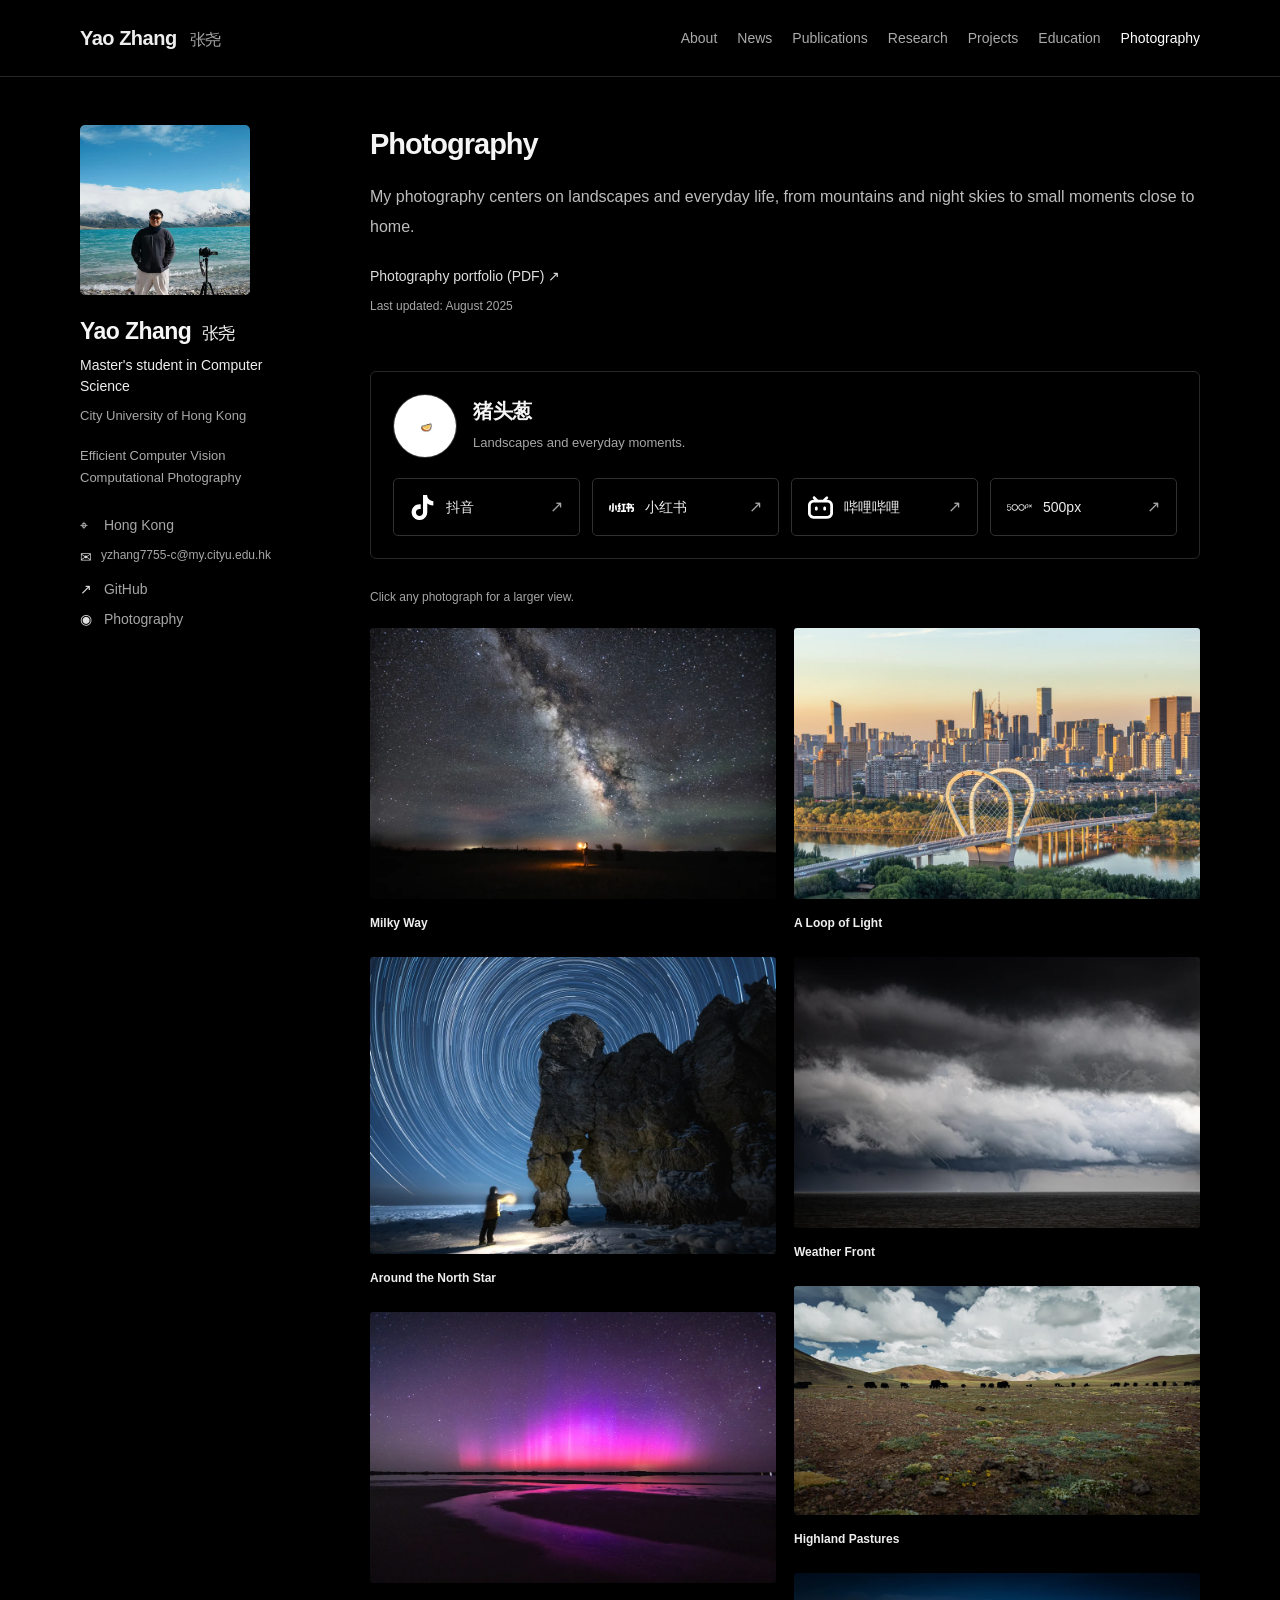
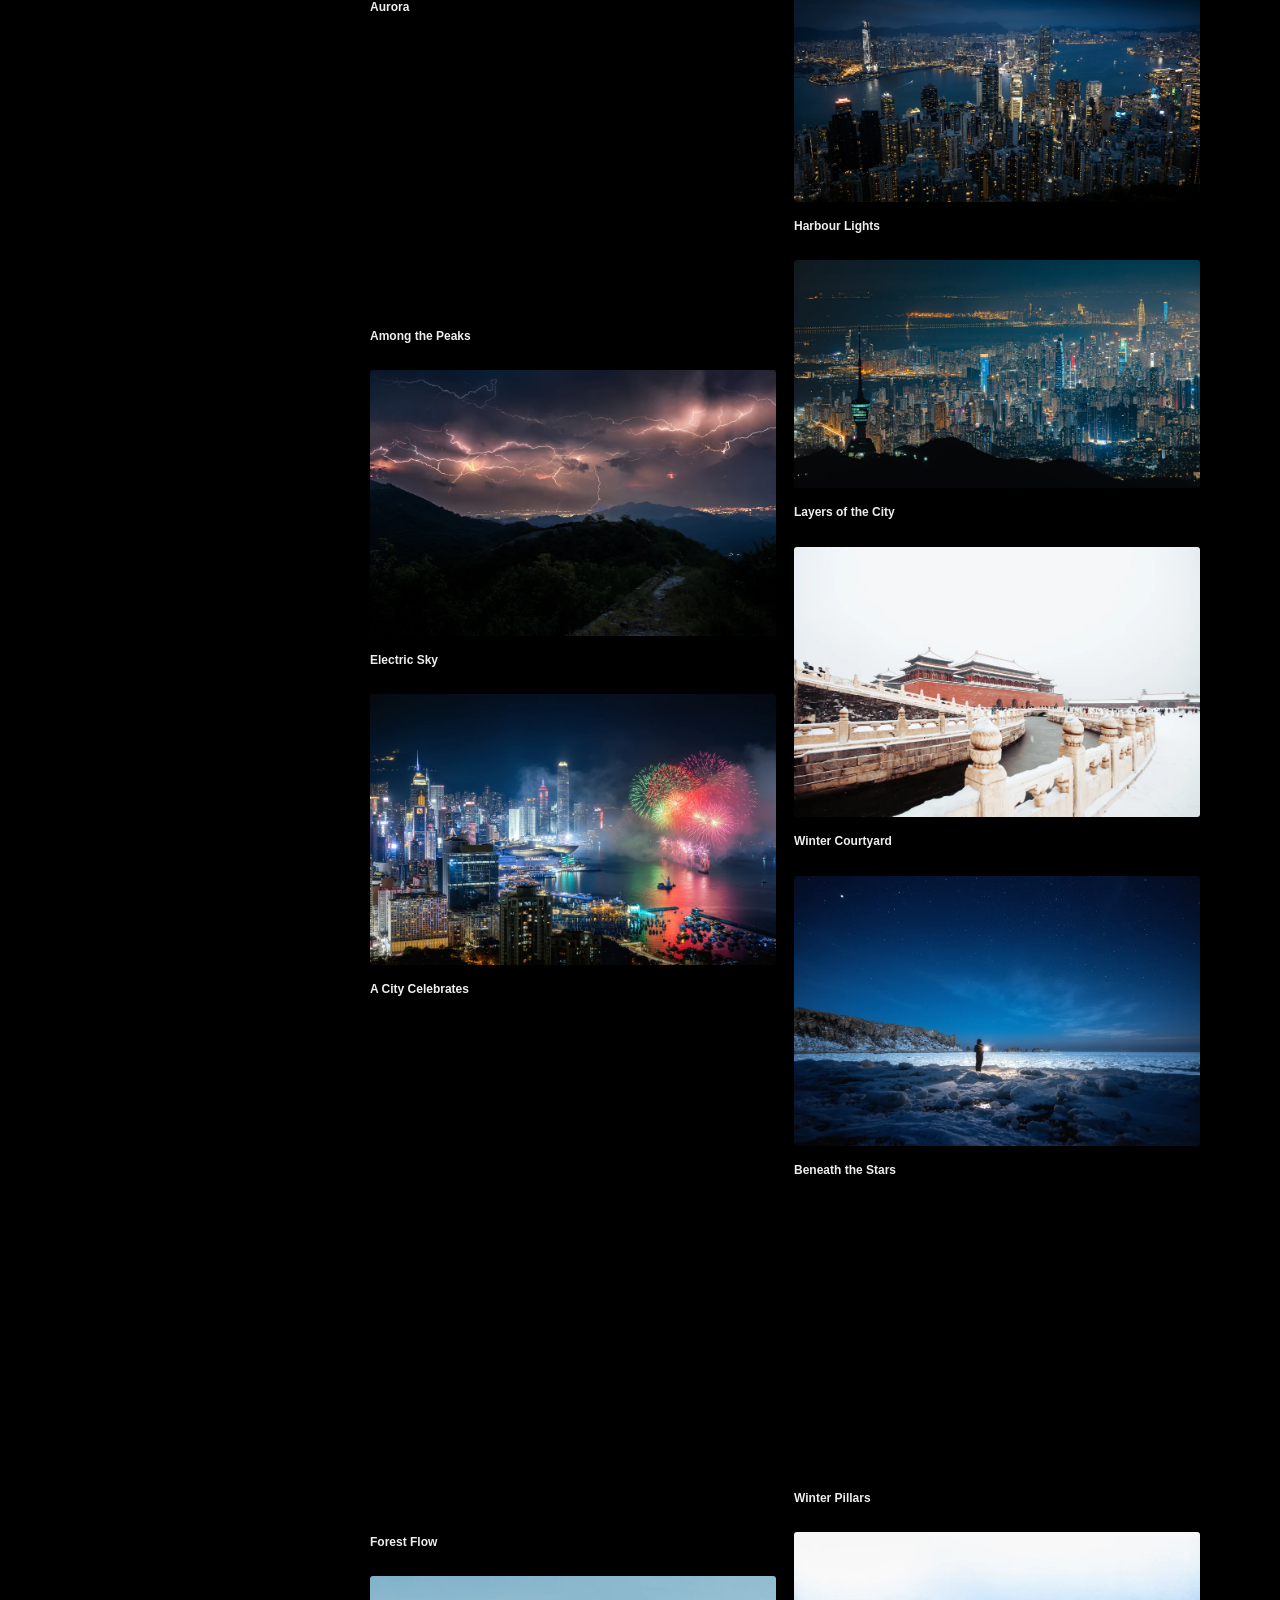
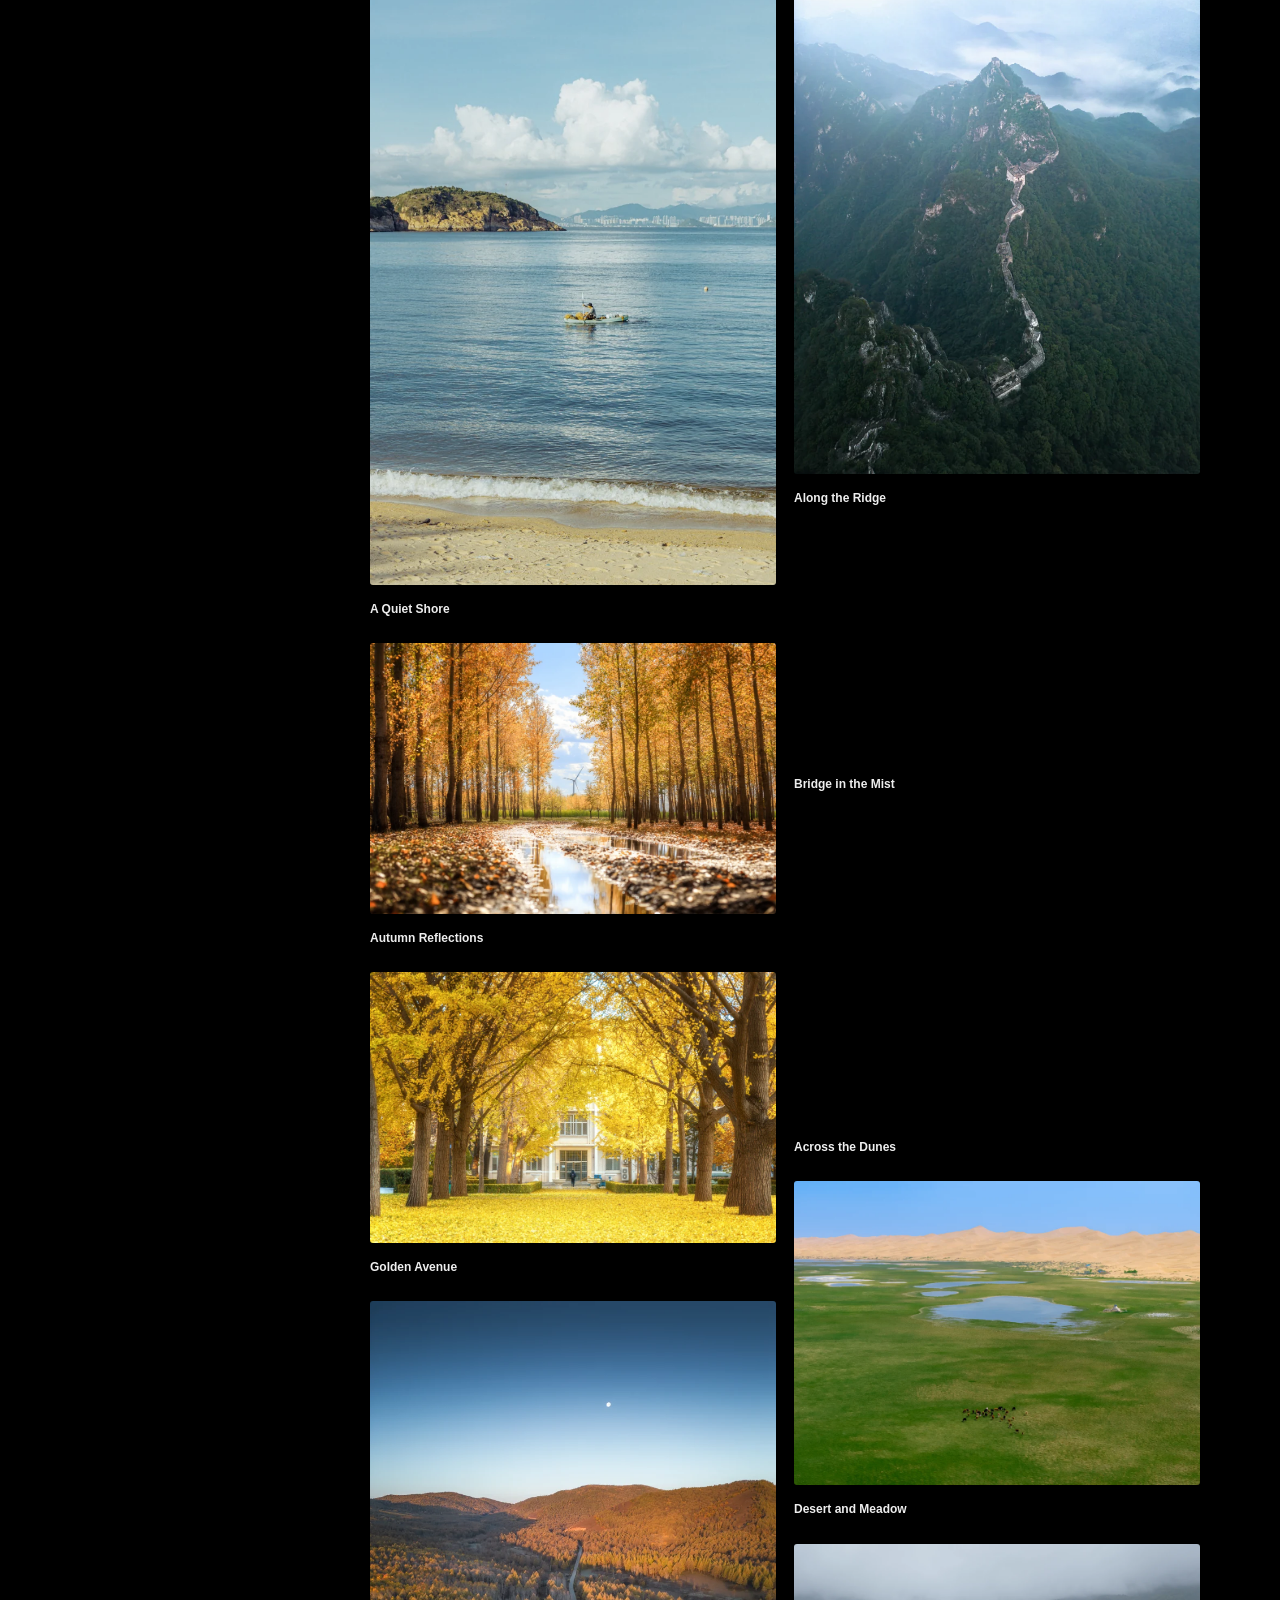
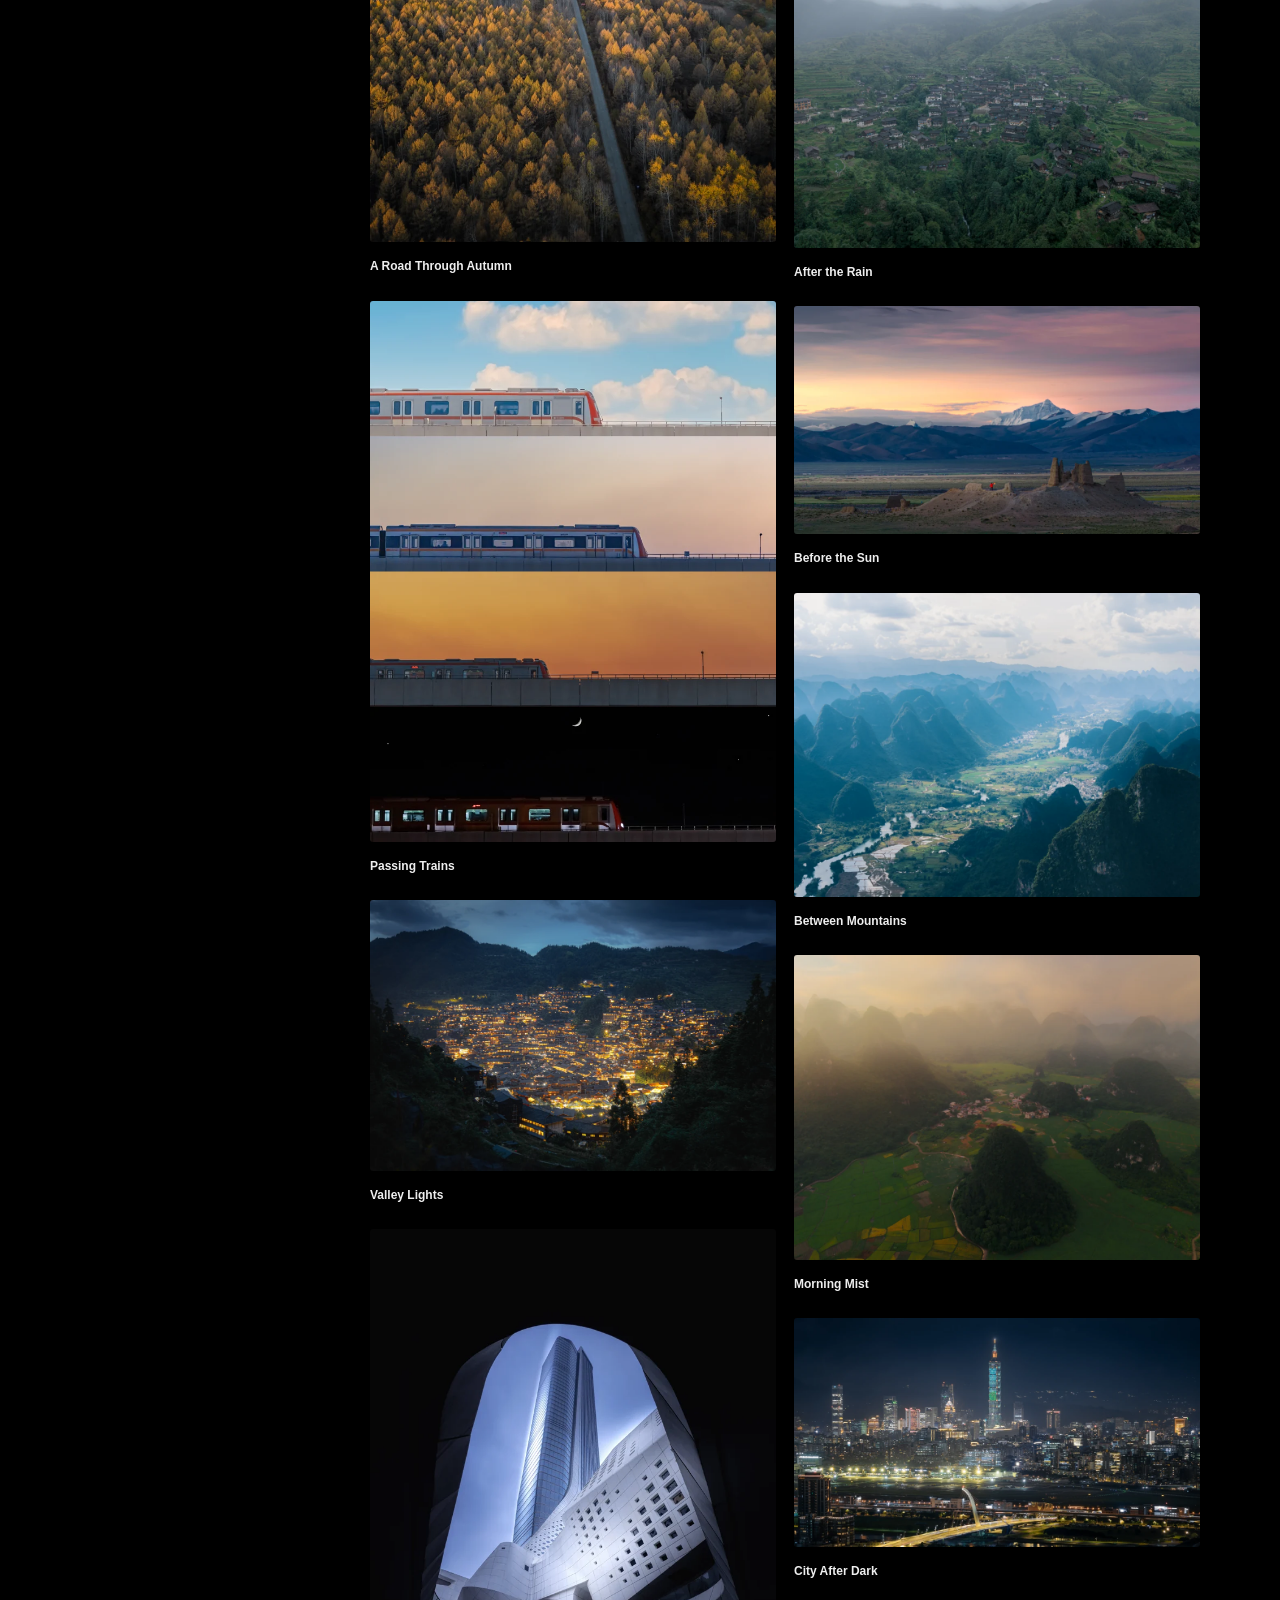
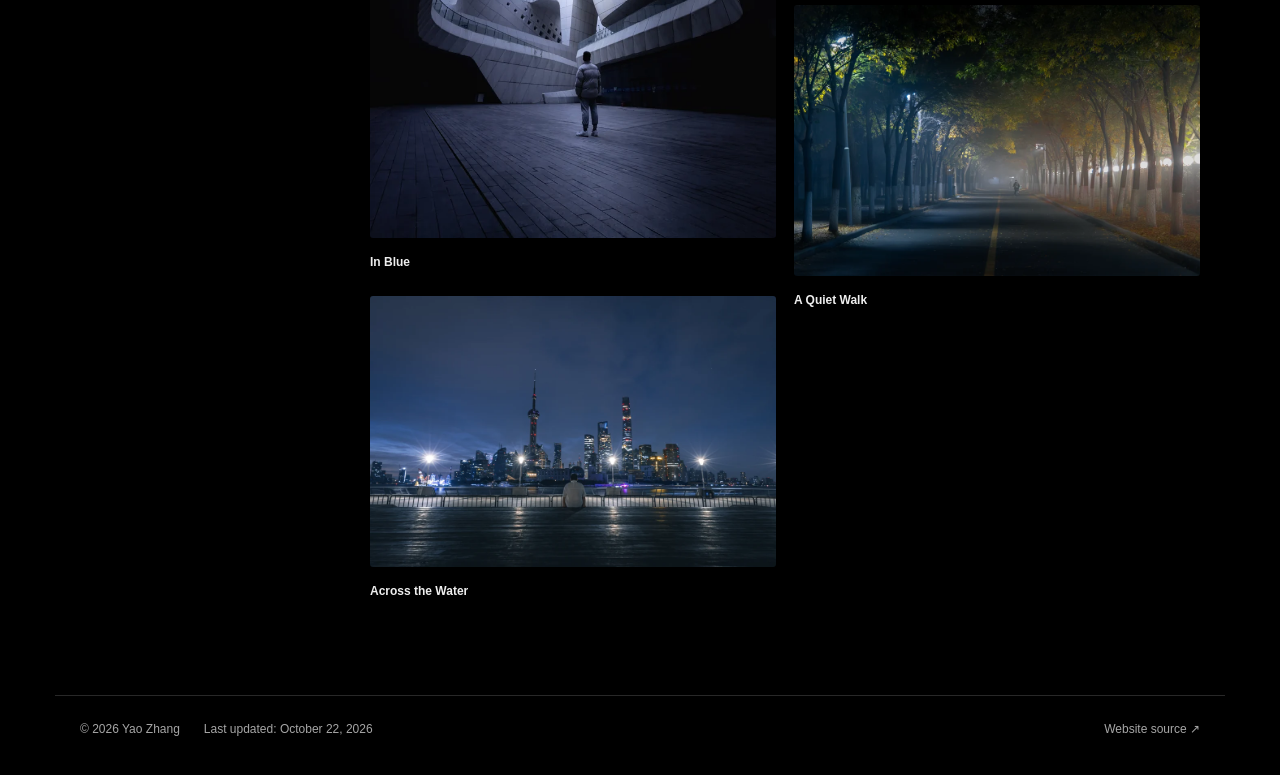
==== commit 189c3a61: "Give photography a black theme and simplify personal introduction" ====
--- a/photography/index.html
+++ b/photography/index.html
@@ -4,13 +4,13 @@
 <head>
 <meta charset="utf-8"/>
 <meta content="width=device-width,initial-scale=1" name="viewport"/>
-<meta content="Landscape and everyday photography by Yao Zhang, a member of CSVA (China StarVision Alliance), with travels across all 34 provincial-level regions of China." name="description"/>
-<meta content="#ffffff" name="theme-color"/>
+<meta content="Landscape photography and moments from everyday life by Yao Zhang." name="description"/>
+<meta content="#000000" name="theme-color"/>
 <title>Photography · Yao Zhang</title>
 <link href="../assets/favicon.svg" rel="icon" type="image/svg+xml"/>
 <link href="../assets/css/academic.css?v=20261022-social-four" rel="stylesheet"/>
-</head>
-<body>
+<link href="../assets/css/photography-dark.css?v=20261022-black" rel="stylesheet"/></head>
+<body class="photography-dark">
 <a class="skip" href="#main">Skip to content</a>
 <header class="site-header"><div class="header-inner"><a class="brand" href="../">Yao Zhang <span lang="zh-CN">张尧</span></a><nav aria-label="Main navigation"><a href="../#about">About</a><a href="../#news">News</a><a href="../#publications">Publications</a><a href="../#research">Research</a><a href="../#projects">Projects</a><a href="../#education">Education</a><a aria-current="page" href="../photography/">Photography</a></nav></div></header>
 <div class="academic-layout">
@@ -22,7 +22,7 @@
 <p class="profile-interests">Efficient Computer Vision<br/>Computational Photography</p>
 <ul class="profile-links"><li><span aria-hidden="true">⌖</span> Hong Kong</li><li><a class="profile-email" href="mailto:yzhang7755-c@my.cityu.edu.hk"><span aria-hidden="true" class="email-symbol">✉</span><span class="email-address">yzhang7755-c@my.cityu.edu.hk</span></a></li><li><a href="https://github.com/Chris-yz888"><span aria-hidden="true">↗</span> GitHub</a></li><li><a href="../photography/"><span aria-hidden="true">◉</span> Photography</a></li></ul>
 </aside>
-<main id="main"><section class="photo-introduction"><h1>Photography</h1><p>My photography centers on landscapes and everyday life, from mountains and night skies to small moments close to home.</p><p>I am a member of <strong>CSVA (China StarVision Alliance)</strong>, a community of astrophotographers. I have explored all <strong>34 provincial-level regions of China</strong>. Throughout my PhD journey, I hope to keep discovering the beauty of the wider world and documenting the places I encounter.</p><p class="portfolio-line"><a href="../assets/Yao-Zhang-Photography-2025.pdf" rel="noopener noreferrer" target="_blank">Photography portfolio (PDF) ↗</a><span class="portfolio-updated">Last updated: <time datetime="2025-08">August 2025</time></span></p></section><section aria-label="Photography social media" class="social-profile"><div class="social-identity"><img alt="猪头葱的橘子头像" height="64" src="../assets/social-avatar.webp" width="64"/><div><h2 lang="zh-CN">猪头葱</h2><p>Landscapes and everyday moments.</p></div></div><div class="social-platform-links"><a aria-label="猪头葱的抖音主页" href="https://v.douyin.com/2uxM5YL_nkY/" rel="noopener noreferrer" target="_blank"><img alt="" height="25" src="../assets/icons/douyin.svg" width="25"/><span>抖音</span><span aria-hidden="true" class="external-arrow">↗</span></a><a aria-label="猪头葱的小红书主页" href="https://xhslink.cn/o/3rZmlnPtqx2" rel="noopener noreferrer" target="_blank"><img alt="" height="25" src="../assets/icons/xiaohongshu.svg" width="25"/><span>小红书</span><span aria-hidden="true" class="external-arrow">↗</span></a><a aria-label="猪头葱的哔哩哔哩主页" href="https://space.bilibili.com/1207486525" rel="noopener noreferrer" target="_blank"><img alt="" height="25" src="../assets/icons/bilibili.svg" width="25"/><span>哔哩哔哩</span><span aria-hidden="true" class="external-arrow">↗</span></a><a aria-label="Yao Zhang on 500px" href="https://500px.com.cn/p/chriszy" rel="noopener noreferrer" target="_blank"><img alt="" height="25" src="../assets/icons/500px.svg" width="25"/><span>500px</span><span aria-hidden="true" class="external-arrow">↗</span></a></div></section><p class="gallery-note">Click any photograph for a larger view.</p><section aria-label="Photography gallery" class="masonry"><figure class="gallery-item"><button class="photo-open" data-alt="The Milky Way above an open landscape" data-caption="Milky Way" data-src="../assets/photos/collection-e473a9ca15b3.webp" type="button"><img alt="The Milky Way above an open landscape" decoding="async" height="667" loading="lazy" src="../assets/photos/collection-e473a9ca15b3-thumb.webp" width="1000"/><span aria-hidden="true" class="zoom-indicator">↗</span></button><figcaption><strong>Milky Way</strong></figcaption></figure><figure class="gallery-item"><button class="photo-open" data-alt="Star trails above a rock formation and a photographer" data-caption="Around the North Star" data-src="../assets/photos/collection-1ac95fd38c33.webp" type="button"><img alt="Star trails above a rock formation and a photographer" decoding="async" height="730" loading="lazy" src="../assets/photos/collection-1ac95fd38c33-thumb.webp" width="1000"/><span aria-hidden="true" class="zoom-indicator">↗</span></button><figcaption><strong>Around the North Star</strong></figcaption></figure><figure class="gallery-item"><button class="photo-open" data-alt="Pink aurora reflected across a dark tidal landscape" data-caption="Aurora" data-src="../assets/photos/collection-ca15930fdd95.webp" type="button"><img alt="Pink aurora reflected across a dark tidal landscape" decoding="async" height="667" loading="lazy" src="../assets/photos/collection-ca15930fdd95-thumb.webp" width="1000"/><span aria-hidden="true" class="zoom-indicator">↗</span></button><figcaption><strong>Aurora</strong></figcaption></figure><figure class="gallery-item"><button class="photo-open" data-alt="Clouds winding between sharp mountain peaks" data-caption="Among the Peaks" data-src="../assets/photos/collection-117925407a28.webp" type="button"><img alt="Clouds winding between sharp mountain peaks" decoding="async" height="667" loading="lazy" src="../assets/photos/collection-117925407a28-thumb.webp" width="1000"/><span aria-hidden="true" class="zoom-indicator">↗</span></button><figcaption><strong>Among the Peaks</strong></figcaption></figure><figure class="gallery-item"><button class="photo-open" data-alt="Branching lightning illuminating the night above the mountains" data-caption="Electric Sky" data-src="../assets/photos/collection-a19a5a24fe89.webp" type="button"><img alt="Branching lightning illuminating the night above the mountains" decoding="async" height="655" loading="lazy" src="../assets/photos/collection-a19a5a24fe89-thumb.webp" width="1000"/><span aria-hidden="true" class="zoom-indicator">↗</span></button><figcaption><strong>Electric Sky</strong></figcaption></figure><figure class="gallery-item"><button class="photo-open" data-alt="Fireworks lighting up the city waterfront" data-caption="A City Celebrates" data-src="../assets/photos/collection-c876d3eb8f6c.webp" type="button"><img alt="Fireworks lighting up the city waterfront" decoding="async" height="667" loading="lazy" src="../assets/photos/collection-c876d3eb8f6c-thumb.webp" width="1000"/><span aria-hidden="true" class="zoom-indicator">↗</span></button><figcaption><strong>A City Celebrates</strong></figcaption></figure><figure class="gallery-item"><button class="photo-open" data-alt="Water flowing through a lush green forest" data-caption="Forest Flow" data-src="../assets/photos/collection-59eaab3466a5.webp" type="button"><img alt="Water flowing through a lush green forest" decoding="async" height="1000" loading="lazy" src="../assets/photos/collection-59eaab3466a5-thumb.webp" width="820"/><span aria-hidden="true" class="zoom-indicator">↗</span></button><figcaption><strong>Forest Flow</strong></figcaption></figure><figure class="gallery-item"><button class="photo-open" data-alt="A small boat on calm blue water beside a beach" data-caption="A Quiet Shore" data-src="../assets/photos/collection-53a488189104.webp" type="button"><img alt="A small boat on calm blue water beside a beach" decoding="async" height="1000" loading="lazy" src="../assets/photos/collection-53a488189104-thumb.webp" width="667"/><span aria-hidden="true" class="zoom-indicator">↗</span></button><figcaption><strong>A Quiet Shore</strong></figcaption></figure><figure class="gallery-item"><button class="photo-open" data-alt="Golden autumn trees reflected in a forest puddle" data-caption="Autumn Reflections" data-src="../assets/photos/collection-efa584cffc39.webp" type="button"><img alt="Golden autumn trees reflected in a forest puddle" decoding="async" height="667" loading="lazy" src="../assets/photos/collection-efa584cffc39-thumb.webp" width="1000"/><span aria-hidden="true" class="zoom-indicator">↗</span></button><figcaption><strong>Autumn Reflections</strong></figcaption></figure><figure class="gallery-item"><button class="photo-open" data-alt="A tree-lined avenue covered in golden autumn leaves" data-caption="Golden Avenue" data-src="../assets/photos/collection-7699774eae75.webp" type="button"><img alt="A tree-lined avenue covered in golden autumn leaves" decoding="async" height="667" loading="lazy" src="../assets/photos/collection-7699774eae75-thumb.webp" width="1000"/><span aria-hidden="true" class="zoom-indicator">↗</span></button><figcaption><strong>Golden Avenue</strong></figcaption></figure><figure class="gallery-item"><button class="photo-open" data-alt="A straight road through a golden mountain forest" data-caption="A Road Through Autumn" data-src="../assets/photos/collection-26733e4bae10.webp" type="button"><img alt="A straight road through a golden mountain forest" decoding="async" height="1000" loading="lazy" src="../assets/photos/collection-26733e4bae10-thumb.webp" width="750"/><span aria-hidden="true" class="zoom-indicator">↗</span></button><figcaption><strong>A Road Through Autumn</strong></figcaption></figure><figure class="gallery-item"><button class="photo-open" data-alt="Trains passing beneath the sky at different times of day" data-caption="Passing Trains" data-src="../assets/photos/collection-b47c96151af1.webp" type="button"><img alt="Trains passing beneath the sky at different times of day" decoding="async" height="1000" loading="lazy" src="../assets/photos/collection-b47c96151af1-thumb.webp" width="750"/><span aria-hidden="true" class="zoom-indicator">↗</span></button><figcaption><strong>Passing Trains</strong></figcaption></figure><figure class="gallery-item"><button class="photo-open" data-alt="A brightly lit town between dark mountains" data-caption="Valley Lights" data-src="../assets/photos/collection-b4e9e9aeeebd.webp" type="button"><img alt="A brightly lit town between dark mountains" decoding="async" height="667" loading="lazy" src="../assets/photos/collection-b4e9e9aeeebd-thumb.webp" width="1000"/><span aria-hidden="true" class="zoom-indicator">↗</span></button><figcaption><strong>Valley Lights</strong></figcaption></figure><figure class="gallery-item"><button class="photo-open" data-alt="A sculptural building illuminated in blue at night" data-caption="In Blue" data-src="../assets/photos/collection-06ff023ba7c0.webp" type="button"><img alt="A sculptural building illuminated in blue at night" decoding="async" height="1000" loading="lazy" src="../assets/photos/collection-06ff023ba7c0-thumb.webp" width="667"/><span aria-hidden="true" class="zoom-indicator">↗</span></button><figcaption><strong>In Blue</strong></figcaption></figure><figure class="gallery-item"><button class="photo-open" data-alt="A city skyline and its reflections at night" data-caption="Across the Water" data-src="../assets/photos/collection-0516e5eda52a.webp" type="button"><img alt="A city skyline and its reflections at night" decoding="async" height="667" loading="lazy" src="../assets/photos/collection-0516e5eda52a-thumb.webp" width="1000"/><span aria-hidden="true" class="zoom-indicator">↗</span></button><figcaption><strong>Across the Water</strong></figcaption></figure><figure class="gallery-item"><button class="photo-open" data-alt="A looping bridge and city towers in warm light" data-caption="A Loop of Light" data-src="../assets/photos/collection-6428e7da25f5.webp" type="button"><img alt="A looping bridge and city towers in warm light" decoding="async" height="667" loading="lazy" src="../assets/photos/collection-6428e7da25f5-thumb.webp" width="1000"/><span aria-hidden="true" class="zoom-indicator">↗</span></button><figcaption><strong>A Loop of Light</strong></figcaption></figure><figure class="gallery-item"><button class="photo-open" data-alt="A dark storm cloud rolling across an open landscape" data-caption="Weather Front" data-src="../assets/photos/collection-1c8736759faf.webp" type="button"><img alt="A dark storm cloud rolling across an open landscape" decoding="async" height="667" loading="lazy" src="../assets/photos/collection-1c8736759faf-thumb.webp" width="1000"/><span aria-hidden="true" class="zoom-indicator">↗</span></button><figcaption><strong>Weather Front</strong></figcaption></figure><figure class="gallery-item"><button class="photo-open" data-alt="Grazing animals on an open highland pasture" data-caption="Highland Pastures" data-src="../assets/photos/collection-4efa6e55694a.webp" type="button"><img alt="Grazing animals on an open highland pasture" decoding="async" height="563" loading="lazy" src="../assets/photos/collection-4efa6e55694a-thumb.webp" width="1000"/><span aria-hidden="true" class="zoom-indicator">↗</span></button><figcaption><strong>Highland Pastures</strong></figcaption></figure><figure class="gallery-item"><button class="photo-open" data-alt="The city and harbour illuminated after dark" data-caption="Harbour Lights" data-src="../assets/photos/collection-b00376526729.webp" type="button"><img alt="The city and harbour illuminated after dark" decoding="async" height="563" loading="lazy" src="../assets/photos/collection-b00376526729-thumb.webp" width="1000"/><span aria-hidden="true" class="zoom-indicator">↗</span></button><figcaption><strong>Harbour Lights</strong></figcaption></figure><figure class="gallery-item"><button class="photo-open" data-alt="City towers and distant lights seen from a hillside" data-caption="Layers of the City" data-src="../assets/photos/collection-065664ca23a8.webp" type="button"><img alt="City towers and distant lights seen from a hillside" decoding="async" height="563" loading="lazy" src="../assets/photos/collection-065664ca23a8-thumb.webp" width="1000"/><span aria-hidden="true" class="zoom-indicator">↗</span></button><figcaption><strong>Layers of the City</strong></figcaption></figure><figure class="gallery-item"><button class="photo-open" data-alt="Snow on stone bridges and palace buildings" data-caption="Winter Courtyard" data-src="../assets/photos/collection-19354788d250.webp" type="button"><img alt="Snow on stone bridges and palace buildings" decoding="async" height="667" loading="lazy" src="../assets/photos/collection-19354788d250-thumb.webp" width="1000"/><span aria-hidden="true" class="zoom-indicator">↗</span></button><figcaption><strong>Winter Courtyard</strong></figcaption></figure><figure class="gallery-item"><button class="photo-open" data-alt="A lone figure on a frozen shoreline under the stars" data-caption="Beneath the Stars" data-src="../assets/photos/collection-734e45fd2c87.webp" type="button"><img alt="A lone figure on a frozen shoreline under the stars" decoding="async" height="667" loading="lazy" src="../assets/photos/collection-734e45fd2c87-thumb.webp" width="1000"/><span aria-hidden="true" class="zoom-indicator">↗</span></button><figcaption><strong>Beneath the Stars</strong></figcaption></figure><figure class="gallery-item"><button class="photo-open" data-alt="Snow-covered sandstone pillars seen from above" data-caption="Winter Pillars" data-src="../assets/photos/collection-8d77770ecc8b.webp" type="button"><img alt="Snow-covered sandstone pillars seen from above" decoding="async" height="664" loading="lazy" src="../assets/photos/collection-8d77770ecc8b-thumb.webp" width="1000"/><span aria-hidden="true" class="zoom-indicator">↗</span></button><figcaption><strong>Winter Pillars</strong></figcaption></figure><figure class="gallery-item"><button class="photo-open" data-alt="A winding wall following a misty mountain ridge" data-caption="Along the Ridge" data-src="../assets/photos/collection-82bd23a5b5a6.webp" type="button"><img alt="A winding wall following a misty mountain ridge" decoding="async" height="1000" loading="lazy" src="../assets/photos/collection-82bd23a5b5a6-thumb.webp" width="750"/><span aria-hidden="true" class="zoom-indicator">↗</span></button><figcaption><strong>Along the Ridge</strong></figcaption></figure><figure class="gallery-item"><button class="photo-open" data-alt="A suspension bridge disappearing into fog" data-caption="Bridge in the Mist" data-src="../assets/photos/collection-4b0cf49f9cff.webp" type="button"><img alt="A suspension bridge disappearing into fog" decoding="async" height="562" loading="lazy" src="../assets/photos/collection-4b0cf49f9cff-thumb.webp" width="1000"/><span aria-hidden="true" class="zoom-indicator">↗</span></button><figcaption><strong>Bridge in the Mist</strong></figcaption></figure><figure class="gallery-item"><button class="photo-open" data-alt="A straight road crossing golden desert dunes" data-caption="Across the Dunes" data-src="../assets/photos/collection-024cd7a62b02.webp" type="button"><img alt="A straight road crossing golden desert dunes" decoding="async" height="750" loading="lazy" src="../assets/photos/collection-024cd7a62b02-thumb.webp" width="1000"/><span aria-hidden="true" class="zoom-indicator">↗</span></button><figcaption><strong>Across the Dunes</strong></figcaption></figure><figure class="gallery-item"><button class="photo-open" data-alt="Green wetlands meeting golden dunes" data-caption="Desert and Meadow" data-src="../assets/photos/collection-01b6f1ba7977.webp" type="button"><img alt="Green wetlands meeting golden dunes" decoding="async" height="750" loading="lazy" src="../assets/photos/collection-01b6f1ba7977-thumb.webp" width="1000"/><span aria-hidden="true" class="zoom-indicator">↗</span></button><figcaption><strong>Desert and Meadow</strong></figcaption></figure><figure class="gallery-item"><button class="photo-open" data-alt="A village and green hills beneath low cloud" data-caption="After the Rain" data-src="../assets/photos/collection-81060c222a14.webp" type="button"><img alt="A village and green hills beneath low cloud" decoding="async" height="750" loading="lazy" src="../assets/photos/collection-81060c222a14-thumb.webp" width="1000"/><span aria-hidden="true" class="zoom-indicator">↗</span></button><figcaption><strong>After the Rain</strong></figcaption></figure><figure class="gallery-item"><button class="photo-open" data-alt="A quiet mountain landscape beneath a pastel dawn sky" data-caption="Before the Sun" data-src="../assets/photos/collection-46b51e923607.webp" type="button"><img alt="A quiet mountain landscape beneath a pastel dawn sky" decoding="async" height="562" loading="lazy" src="../assets/photos/collection-46b51e923607-thumb.webp" width="1000"/><span aria-hidden="true" class="zoom-indicator">↗</span></button><figcaption><strong>Before the Sun</strong></figcaption></figure><figure class="gallery-item"><button class="photo-open" data-alt="A river valley and town surrounded by green mountains" data-caption="Between Mountains" data-src="../assets/photos/collection-55dfd7563f07.webp" type="button"><img alt="A river valley and town surrounded by green mountains" decoding="async" height="750" loading="lazy" src="../assets/photos/collection-55dfd7563f07-thumb.webp" width="1000"/><span aria-hidden="true" class="zoom-indicator">↗</span></button><figcaption><strong>Between Mountains</strong></figcaption></figure><figure class="gallery-item"><button class="photo-open" data-alt="Green hills and a village emerging through golden mist" data-caption="Morning Mist" data-src="../assets/photos/collection-5ba7303112c4.webp" type="button"><img alt="Green hills and a village emerging through golden mist" decoding="async" height="750" loading="lazy" src="../assets/photos/collection-5ba7303112c4-thumb.webp" width="1000"/><span aria-hidden="true" class="zoom-indicator">↗</span></button><figcaption><strong>Morning Mist</strong></figcaption></figure><figure class="gallery-item"><button class="photo-open" data-alt="A tall illuminated tower above a city at night" data-caption="City After Dark" data-src="../assets/photos/collection-8a241650da36.webp" type="button"><img alt="A tall illuminated tower above a city at night" decoding="async" height="563" loading="lazy" src="../assets/photos/collection-8a241650da36-thumb.webp" width="1000"/><span aria-hidden="true" class="zoom-indicator">↗</span></button><figcaption><strong>City After Dark</strong></figcaption></figure><figure class="gallery-item"><button class="photo-open" data-alt="Street lights along a tree-lined avenue on a misty night" data-caption="A Quiet Walk" data-src="../assets/photos/collection-2d5759df2c51.webp" type="button"><img alt="Street lights along a tree-lined avenue on a misty night" decoding="async" height="667" loading="lazy" src="../assets/photos/collection-2d5759df2c51-thumb.webp" width="1000"/><span aria-hidden="true" class="zoom-indicator">↗</span></button><figcaption><strong>A Quiet Walk</strong></figcaption></figure></section><dialog aria-label="Photo viewer" class="lightbox"><button aria-label="Close image" class="lightbox-close" type="button">×</button><img alt=""/><p class="lightbox-caption"></p></dialog></main>
+<main id="main"><section class="photo-introduction"><h1>Photography</h1><p>My photography centers on landscapes and everyday life, from mountains and night skies to small moments close to home.</p><p class="portfolio-line"><a href="../assets/Yao-Zhang-Photography-2025.pdf" rel="noopener noreferrer" target="_blank">Photography portfolio (PDF) ↗</a><span class="portfolio-updated">Last updated: <time datetime="2025-08">August 2025</time></span></p></section><section aria-label="Photography social media" class="social-profile"><div class="social-identity"><img alt="猪头葱的橘子头像" height="64" src="../assets/social-avatar.webp" width="64"/><div><h2 lang="zh-CN">猪头葱</h2><p>Landscapes and everyday moments.</p></div></div><div class="social-platform-links"><a aria-label="猪头葱的抖音主页" href="https://v.douyin.com/2uxM5YL_nkY/" rel="noopener noreferrer" target="_blank"><img alt="" height="25" src="../assets/icons/douyin.svg" width="25"/><span>抖音</span><span aria-hidden="true" class="external-arrow">↗</span></a><a aria-label="猪头葱的小红书主页" href="https://xhslink.cn/o/3rZmlnPtqx2" rel="noopener noreferrer" target="_blank"><img alt="" height="25" src="../assets/icons/xiaohongshu.svg" width="25"/><span>小红书</span><span aria-hidden="true" class="external-arrow">↗</span></a><a aria-label="猪头葱的哔哩哔哩主页" href="https://space.bilibili.com/1207486525" rel="noopener noreferrer" target="_blank"><img alt="" height="25" src="../assets/icons/bilibili.svg" width="25"/><span>哔哩哔哩</span><span aria-hidden="true" class="external-arrow">↗</span></a><a aria-label="Yao Zhang on 500px" href="https://500px.com.cn/p/chriszy" rel="noopener noreferrer" target="_blank"><img alt="" height="25" src="../assets/icons/500px.svg" width="25"/><span>500px</span><span aria-hidden="true" class="external-arrow">↗</span></a></div></section><p class="gallery-note">Click any photograph for a larger view.</p><section aria-label="Photography gallery" class="masonry"><figure class="gallery-item"><button class="photo-open" data-alt="The Milky Way above an open landscape" data-caption="Milky Way" data-src="../assets/photos/collection-e473a9ca15b3.webp" type="button"><img alt="The Milky Way above an open landscape" decoding="async" height="667" loading="lazy" src="../assets/photos/collection-e473a9ca15b3-thumb.webp" width="1000"/><span aria-hidden="true" class="zoom-indicator">↗</span></button><figcaption><strong>Milky Way</strong></figcaption></figure><figure class="gallery-item"><button class="photo-open" data-alt="Star trails above a rock formation and a photographer" data-caption="Around the North Star" data-src="../assets/photos/collection-1ac95fd38c33.webp" type="button"><img alt="Star trails above a rock formation and a photographer" decoding="async" height="730" loading="lazy" src="../assets/photos/collection-1ac95fd38c33-thumb.webp" width="1000"/><span aria-hidden="true" class="zoom-indicator">↗</span></button><figcaption><strong>Around the North Star</strong></figcaption></figure><figure class="gallery-item"><button class="photo-open" data-alt="Pink aurora reflected across a dark tidal landscape" data-caption="Aurora" data-src="../assets/photos/collection-ca15930fdd95.webp" type="button"><img alt="Pink aurora reflected across a dark tidal landscape" decoding="async" height="667" loading="lazy" src="../assets/photos/collection-ca15930fdd95-thumb.webp" width="1000"/><span aria-hidden="true" class="zoom-indicator">↗</span></button><figcaption><strong>Aurora</strong></figcaption></figure><figure class="gallery-item"><button class="photo-open" data-alt="Clouds winding between sharp mountain peaks" data-caption="Among the Peaks" data-src="../assets/photos/collection-117925407a28.webp" type="button"><img alt="Clouds winding between sharp mountain peaks" decoding="async" height="667" loading="lazy" src="../assets/photos/collection-117925407a28-thumb.webp" width="1000"/><span aria-hidden="true" class="zoom-indicator">↗</span></button><figcaption><strong>Among the Peaks</strong></figcaption></figure><figure class="gallery-item"><button class="photo-open" data-alt="Branching lightning illuminating the night above the mountains" data-caption="Electric Sky" data-src="../assets/photos/collection-a19a5a24fe89.webp" type="button"><img alt="Branching lightning illuminating the night above the mountains" decoding="async" height="655" loading="lazy" src="../assets/photos/collection-a19a5a24fe89-thumb.webp" width="1000"/><span aria-hidden="true" class="zoom-indicator">↗</span></button><figcaption><strong>Electric Sky</strong></figcaption></figure><figure class="gallery-item"><button class="photo-open" data-alt="Fireworks lighting up the city waterfront" data-caption="A City Celebrates" data-src="../assets/photos/collection-c876d3eb8f6c.webp" type="button"><img alt="Fireworks lighting up the city waterfront" decoding="async" height="667" loading="lazy" src="../assets/photos/collection-c876d3eb8f6c-thumb.webp" width="1000"/><span aria-hidden="true" class="zoom-indicator">↗</span></button><figcaption><strong>A City Celebrates</strong></figcaption></figure><figure class="gallery-item"><button class="photo-open" data-alt="Water flowing through a lush green forest" data-caption="Forest Flow" data-src="../assets/photos/collection-59eaab3466a5.webp" type="button"><img alt="Water flowing through a lush green forest" decoding="async" height="1000" loading="lazy" src="../assets/photos/collection-59eaab3466a5-thumb.webp" width="820"/><span aria-hidden="true" class="zoom-indicator">↗</span></button><figcaption><strong>Forest Flow</strong></figcaption></figure><figure class="gallery-item"><button class="photo-open" data-alt="A small boat on calm blue water beside a beach" data-caption="A Quiet Shore" data-src="../assets/photos/collection-53a488189104.webp" type="button"><img alt="A small boat on calm blue water beside a beach" decoding="async" height="1000" loading="lazy" src="../assets/photos/collection-53a488189104-thumb.webp" width="667"/><span aria-hidden="true" class="zoom-indicator">↗</span></button><figcaption><strong>A Quiet Shore</strong></figcaption></figure><figure class="gallery-item"><button class="photo-open" data-alt="Golden autumn trees reflected in a forest puddle" data-caption="Autumn Reflections" data-src="../assets/photos/collection-efa584cffc39.webp" type="button"><img alt="Golden autumn trees reflected in a forest puddle" decoding="async" height="667" loading="lazy" src="../assets/photos/collection-efa584cffc39-thumb.webp" width="1000"/><span aria-hidden="true" class="zoom-indicator">↗</span></button><figcaption><strong>Autumn Reflections</strong></figcaption></figure><figure class="gallery-item"><button class="photo-open" data-alt="A tree-lined avenue covered in golden autumn leaves" data-caption="Golden Avenue" data-src="../assets/photos/collection-7699774eae75.webp" type="button"><img alt="A tree-lined avenue covered in golden autumn leaves" decoding="async" height="667" loading="lazy" src="../assets/photos/collection-7699774eae75-thumb.webp" width="1000"/><span aria-hidden="true" class="zoom-indicator">↗</span></button><figcaption><strong>Golden Avenue</strong></figcaption></figure><figure class="gallery-item"><button class="photo-open" data-alt="A straight road through a golden mountain forest" data-caption="A Road Through Autumn" data-src="../assets/photos/collection-26733e4bae10.webp" type="button"><img alt="A straight road through a golden mountain forest" decoding="async" height="1000" loading="lazy" src="../assets/photos/collection-26733e4bae10-thumb.webp" width="750"/><span aria-hidden="true" class="zoom-indicator">↗</span></button><figcaption><strong>A Road Through Autumn</strong></figcaption></figure><figure class="gallery-item"><button class="photo-open" data-alt="Trains passing beneath the sky at different times of day" data-caption="Passing Trains" data-src="../assets/photos/collection-b47c96151af1.webp" type="button"><img alt="Trains passing beneath the sky at different times of day" decoding="async" height="1000" loading="lazy" src="../assets/photos/collection-b47c96151af1-thumb.webp" width="750"/><span aria-hidden="true" class="zoom-indicator">↗</span></button><figcaption><strong>Passing Trains</strong></figcaption></figure><figure class="gallery-item"><button class="photo-open" data-alt="A brightly lit town between dark mountains" data-caption="Valley Lights" data-src="../assets/photos/collection-b4e9e9aeeebd.webp" type="button"><img alt="A brightly lit town between dark mountains" decoding="async" height="667" loading="lazy" src="../assets/photos/collection-b4e9e9aeeebd-thumb.webp" width="1000"/><span aria-hidden="true" class="zoom-indicator">↗</span></button><figcaption><strong>Valley Lights</strong></figcaption></figure><figure class="gallery-item"><button class="photo-open" data-alt="A sculptural building illuminated in blue at night" data-caption="In Blue" data-src="../assets/photos/collection-06ff023ba7c0.webp" type="button"><img alt="A sculptural building illuminated in blue at night" decoding="async" height="1000" loading="lazy" src="../assets/photos/collection-06ff023ba7c0-thumb.webp" width="667"/><span aria-hidden="true" class="zoom-indicator">↗</span></button><figcaption><strong>In Blue</strong></figcaption></figure><figure class="gallery-item"><button class="photo-open" data-alt="A city skyline and its reflections at night" data-caption="Across the Water" data-src="../assets/photos/collection-0516e5eda52a.webp" type="button"><img alt="A city skyline and its reflections at night" decoding="async" height="667" loading="lazy" src="../assets/photos/collection-0516e5eda52a-thumb.webp" width="1000"/><span aria-hidden="true" class="zoom-indicator">↗</span></button><figcaption><strong>Across the Water</strong></figcaption></figure><figure class="gallery-item"><button class="photo-open" data-alt="A looping bridge and city towers in warm light" data-caption="A Loop of Light" data-src="../assets/photos/collection-6428e7da25f5.webp" type="button"><img alt="A looping bridge and city towers in warm light" decoding="async" height="667" loading="lazy" src="../assets/photos/collection-6428e7da25f5-thumb.webp" width="1000"/><span aria-hidden="true" class="zoom-indicator">↗</span></button><figcaption><strong>A Loop of Light</strong></figcaption></figure><figure class="gallery-item"><button class="photo-open" data-alt="A dark storm cloud rolling across an open landscape" data-caption="Weather Front" data-src="../assets/photos/collection-1c8736759faf.webp" type="button"><img alt="A dark storm cloud rolling across an open landscape" decoding="async" height="667" loading="lazy" src="../assets/photos/collection-1c8736759faf-thumb.webp" width="1000"/><span aria-hidden="true" class="zoom-indicator">↗</span></button><figcaption><strong>Weather Front</strong></figcaption></figure><figure class="gallery-item"><button class="photo-open" data-alt="Grazing animals on an open highland pasture" data-caption="Highland Pastures" data-src="../assets/photos/collection-4efa6e55694a.webp" type="button"><img alt="Grazing animals on an open highland pasture" decoding="async" height="563" loading="lazy" src="../assets/photos/collection-4efa6e55694a-thumb.webp" width="1000"/><span aria-hidden="true" class="zoom-indicator">↗</span></button><figcaption><strong>Highland Pastures</strong></figcaption></figure><figure class="gallery-item"><button class="photo-open" data-alt="The city and harbour illuminated after dark" data-caption="Harbour Lights" data-src="../assets/photos/collection-b00376526729.webp" type="button"><img alt="The city and harbour illuminated after dark" decoding="async" height="563" loading="lazy" src="../assets/photos/collection-b00376526729-thumb.webp" width="1000"/><span aria-hidden="true" class="zoom-indicator">↗</span></button><figcaption><strong>Harbour Lights</strong></figcaption></figure><figure class="gallery-item"><button class="photo-open" data-alt="City towers and distant lights seen from a hillside" data-caption="Layers of the City" data-src="../assets/photos/collection-065664ca23a8.webp" type="button"><img alt="City towers and distant lights seen from a hillside" decoding="async" height="563" loading="lazy" src="../assets/photos/collection-065664ca23a8-thumb.webp" width="1000"/><span aria-hidden="true" class="zoom-indicator">↗</span></button><figcaption><strong>Layers of the City</strong></figcaption></figure><figure class="gallery-item"><button class="photo-open" data-alt="Snow on stone bridges and palace buildings" data-caption="Winter Courtyard" data-src="../assets/photos/collection-19354788d250.webp" type="button"><img alt="Snow on stone bridges and palace buildings" decoding="async" height="667" loading="lazy" src="../assets/photos/collection-19354788d250-thumb.webp" width="1000"/><span aria-hidden="true" class="zoom-indicator">↗</span></button><figcaption><strong>Winter Courtyard</strong></figcaption></figure><figure class="gallery-item"><button class="photo-open" data-alt="A lone figure on a frozen shoreline under the stars" data-caption="Beneath the Stars" data-src="../assets/photos/collection-734e45fd2c87.webp" type="button"><img alt="A lone figure on a frozen shoreline under the stars" decoding="async" height="667" loading="lazy" src="../assets/photos/collection-734e45fd2c87-thumb.webp" width="1000"/><span aria-hidden="true" class="zoom-indicator">↗</span></button><figcaption><strong>Beneath the Stars</strong></figcaption></figure><figure class="gallery-item"><button class="photo-open" data-alt="Snow-covered sandstone pillars seen from above" data-caption="Winter Pillars" data-src="../assets/photos/collection-8d77770ecc8b.webp" type="button"><img alt="Snow-covered sandstone pillars seen from above" decoding="async" height="664" loading="lazy" src="../assets/photos/collection-8d77770ecc8b-thumb.webp" width="1000"/><span aria-hidden="true" class="zoom-indicator">↗</span></button><figcaption><strong>Winter Pillars</strong></figcaption></figure><figure class="gallery-item"><button class="photo-open" data-alt="A winding wall following a misty mountain ridge" data-caption="Along the Ridge" data-src="../assets/photos/collection-82bd23a5b5a6.webp" type="button"><img alt="A winding wall following a misty mountain ridge" decoding="async" height="1000" loading="lazy" src="../assets/photos/collection-82bd23a5b5a6-thumb.webp" width="750"/><span aria-hidden="true" class="zoom-indicator">↗</span></button><figcaption><strong>Along the Ridge</strong></figcaption></figure><figure class="gallery-item"><button class="photo-open" data-alt="A suspension bridge disappearing into fog" data-caption="Bridge in the Mist" data-src="../assets/photos/collection-4b0cf49f9cff.webp" type="button"><img alt="A suspension bridge disappearing into fog" decoding="async" height="562" loading="lazy" src="../assets/photos/collection-4b0cf49f9cff-thumb.webp" width="1000"/><span aria-hidden="true" class="zoom-indicator">↗</span></button><figcaption><strong>Bridge in the Mist</strong></figcaption></figure><figure class="gallery-item"><button class="photo-open" data-alt="A straight road crossing golden desert dunes" data-caption="Across the Dunes" data-src="../assets/photos/collection-024cd7a62b02.webp" type="button"><img alt="A straight road crossing golden desert dunes" decoding="async" height="750" loading="lazy" src="../assets/photos/collection-024cd7a62b02-thumb.webp" width="1000"/><span aria-hidden="true" class="zoom-indicator">↗</span></button><figcaption><strong>Across the Dunes</strong></figcaption></figure><figure class="gallery-item"><button class="photo-open" data-alt="Green wetlands meeting golden dunes" data-caption="Desert and Meadow" data-src="../assets/photos/collection-01b6f1ba7977.webp" type="button"><img alt="Green wetlands meeting golden dunes" decoding="async" height="750" loading="lazy" src="../assets/photos/collection-01b6f1ba7977-thumb.webp" width="1000"/><span aria-hidden="true" class="zoom-indicator">↗</span></button><figcaption><strong>Desert and Meadow</strong></figcaption></figure><figure class="gallery-item"><button class="photo-open" data-alt="A village and green hills beneath low cloud" data-caption="After the Rain" data-src="../assets/photos/collection-81060c222a14.webp" type="button"><img alt="A village and green hills beneath low cloud" decoding="async" height="750" loading="lazy" src="../assets/photos/collection-81060c222a14-thumb.webp" width="1000"/><span aria-hidden="true" class="zoom-indicator">↗</span></button><figcaption><strong>After the Rain</strong></figcaption></figure><figure class="gallery-item"><button class="photo-open" data-alt="A quiet mountain landscape beneath a pastel dawn sky" data-caption="Before the Sun" data-src="../assets/photos/collection-46b51e923607.webp" type="button"><img alt="A quiet mountain landscape beneath a pastel dawn sky" decoding="async" height="562" loading="lazy" src="../assets/photos/collection-46b51e923607-thumb.webp" width="1000"/><span aria-hidden="true" class="zoom-indicator">↗</span></button><figcaption><strong>Before the Sun</strong></figcaption></figure><figure class="gallery-item"><button class="photo-open" data-alt="A river valley and town surrounded by green mountains" data-caption="Between Mountains" data-src="../assets/photos/collection-55dfd7563f07.webp" type="button"><img alt="A river valley and town surrounded by green mountains" decoding="async" height="750" loading="lazy" src="../assets/photos/collection-55dfd7563f07-thumb.webp" width="1000"/><span aria-hidden="true" class="zoom-indicator">↗</span></button><figcaption><strong>Between Mountains</strong></figcaption></figure><figure class="gallery-item"><button class="photo-open" data-alt="Green hills and a village emerging through golden mist" data-caption="Morning Mist" data-src="../assets/photos/collection-5ba7303112c4.webp" type="button"><img alt="Green hills and a village emerging through golden mist" decoding="async" height="750" loading="lazy" src="../assets/photos/collection-5ba7303112c4-thumb.webp" width="1000"/><span aria-hidden="true" class="zoom-indicator">↗</span></button><figcaption><strong>Morning Mist</strong></figcaption></figure><figure class="gallery-item"><button class="photo-open" data-alt="A tall illuminated tower above a city at night" data-caption="City After Dark" data-src="../assets/photos/collection-8a241650da36.webp" type="button"><img alt="A tall illuminated tower above a city at night" decoding="async" height="563" loading="lazy" src="../assets/photos/collection-8a241650da36-thumb.webp" width="1000"/><span aria-hidden="true" class="zoom-indicator">↗</span></button><figcaption><strong>City After Dark</strong></figcaption></figure><figure class="gallery-item"><button class="photo-open" data-alt="Street lights along a tree-lined avenue on a misty night" data-caption="A Quiet Walk" data-src="../assets/photos/collection-2d5759df2c51.webp" type="button"><img alt="Street lights along a tree-lined avenue on a misty night" decoding="async" height="667" loading="lazy" src="../assets/photos/collection-2d5759df2c51-thumb.webp" width="1000"/><span aria-hidden="true" class="zoom-indicator">↗</span></button><figcaption><strong>A Quiet Walk</strong></figcaption></figure></section><dialog aria-label="Photo viewer" class="lightbox"><button aria-label="Close image" class="lightbox-close" type="button">×</button><img alt=""/><p class="lightbox-caption"></p></dialog></main>
 </div>
 <footer class="footer"><span>© <span id="year">2026</span> Yao Zhang</span><span class="site-updated">Last updated: <time datetime="2026-10-22">October 22, 2026</time></span><a href="https://github.com/Chris-yz888/Chris-yz888.github.io">Website source ↗</a></footer>
 <script defer="" src="../assets/js/main.js"></script>
--- a/assets/css/photography-dark.css
+++ b/assets/css/photography-dark.css
@@ -0,0 +1,36 @@
+/* The photography page uses its own black canvas. */
+body.photography-dark {
+  --ink: #eeeeee;
+  --muted: #a6a6a6;
+  --accent: #dedede;
+  --line: #282828;
+  --soft: #0a0a0a;
+  color-scheme: dark;
+  background: #000;
+  color: var(--ink);
+}
+.photography-dark h1,
+.photography-dark h2,
+.photography-dark h3 { color: #f5f5f5; }
+.photography-dark .site-header { background: #000000f5; }
+.photography-dark nav a { color: #aaa; }
+.photography-dark nav a:hover,
+.photography-dark nav a[aria-current] { color: #fff; }
+.photography-dark .profile-interests { color: #aaa; }
+.photography-dark .photo-introduction > p { color: #bdbdbd; }
+.photography-dark .social-profile { background: #000; }
+.photography-dark .social-platform-links > a {
+  background: #000;
+  color: #eee;
+  border-color: #303030;
+}
+.photography-dark .social-platform-links > a:hover {
+  background: #111;
+  border-color: #777;
+}
+.photography-dark .social-platform-links img { filter: brightness(0) invert(1); }
+.photography-dark .social-identity img { border-color: #333; }
+.photography-dark .zoom-indicator { background: #000c; color: #fff; }
+.photography-dark .lightbox { background: #000; }
+.photography-dark .lightbox::backdrop { background: #000e; }
+.photography-dark .skip { background: #111; color: #fff; }
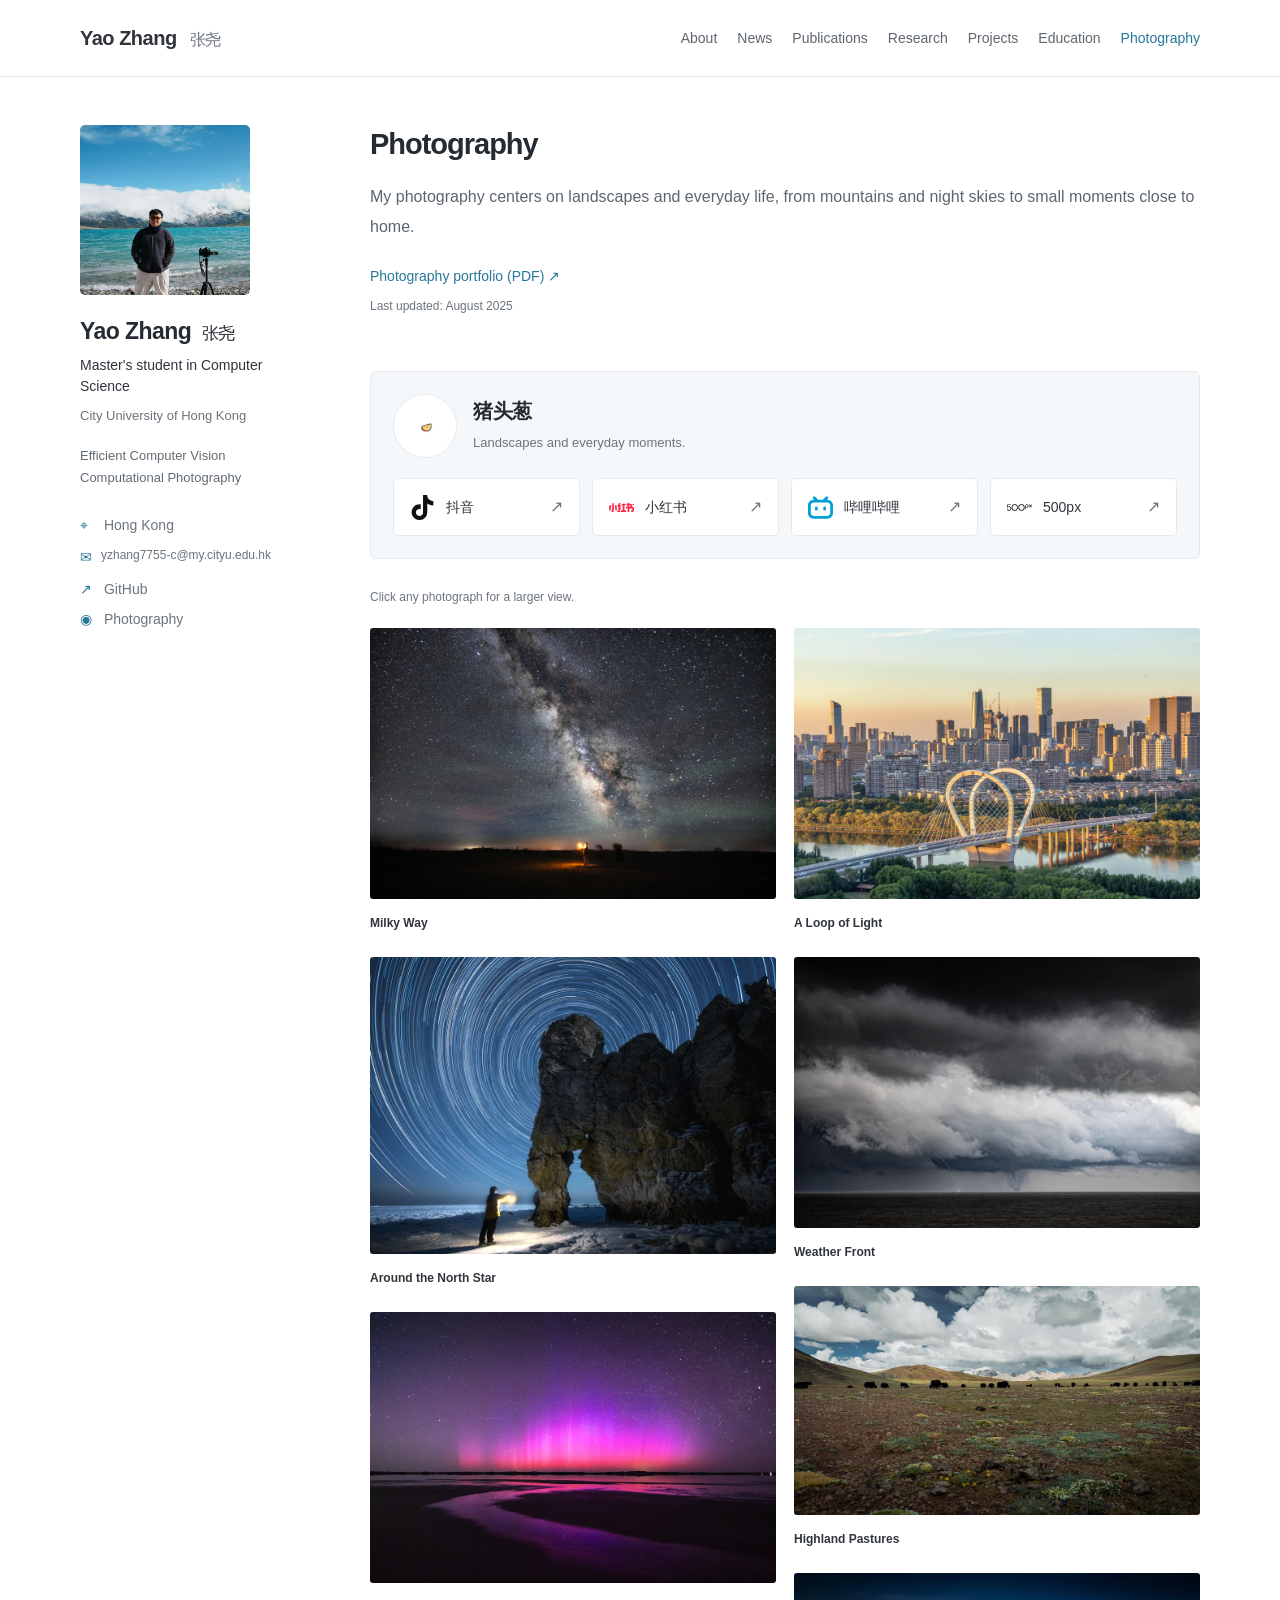
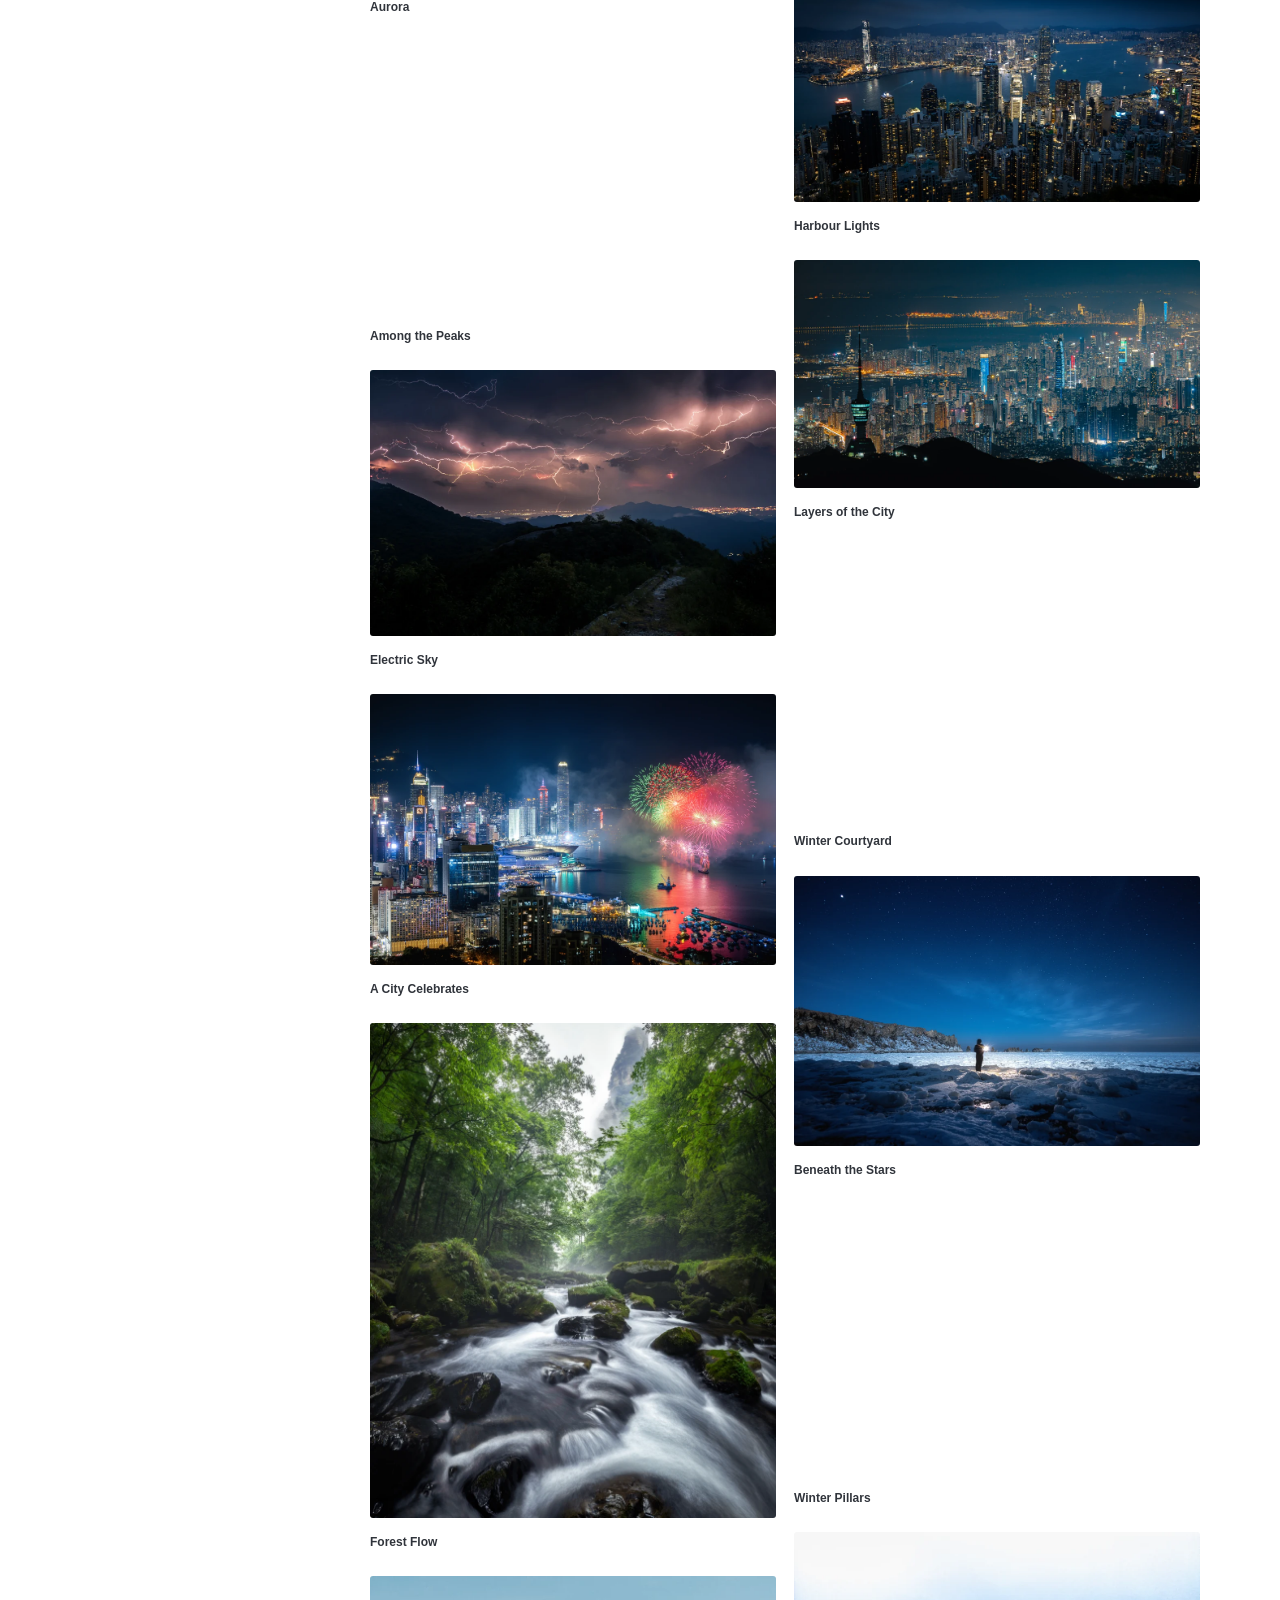
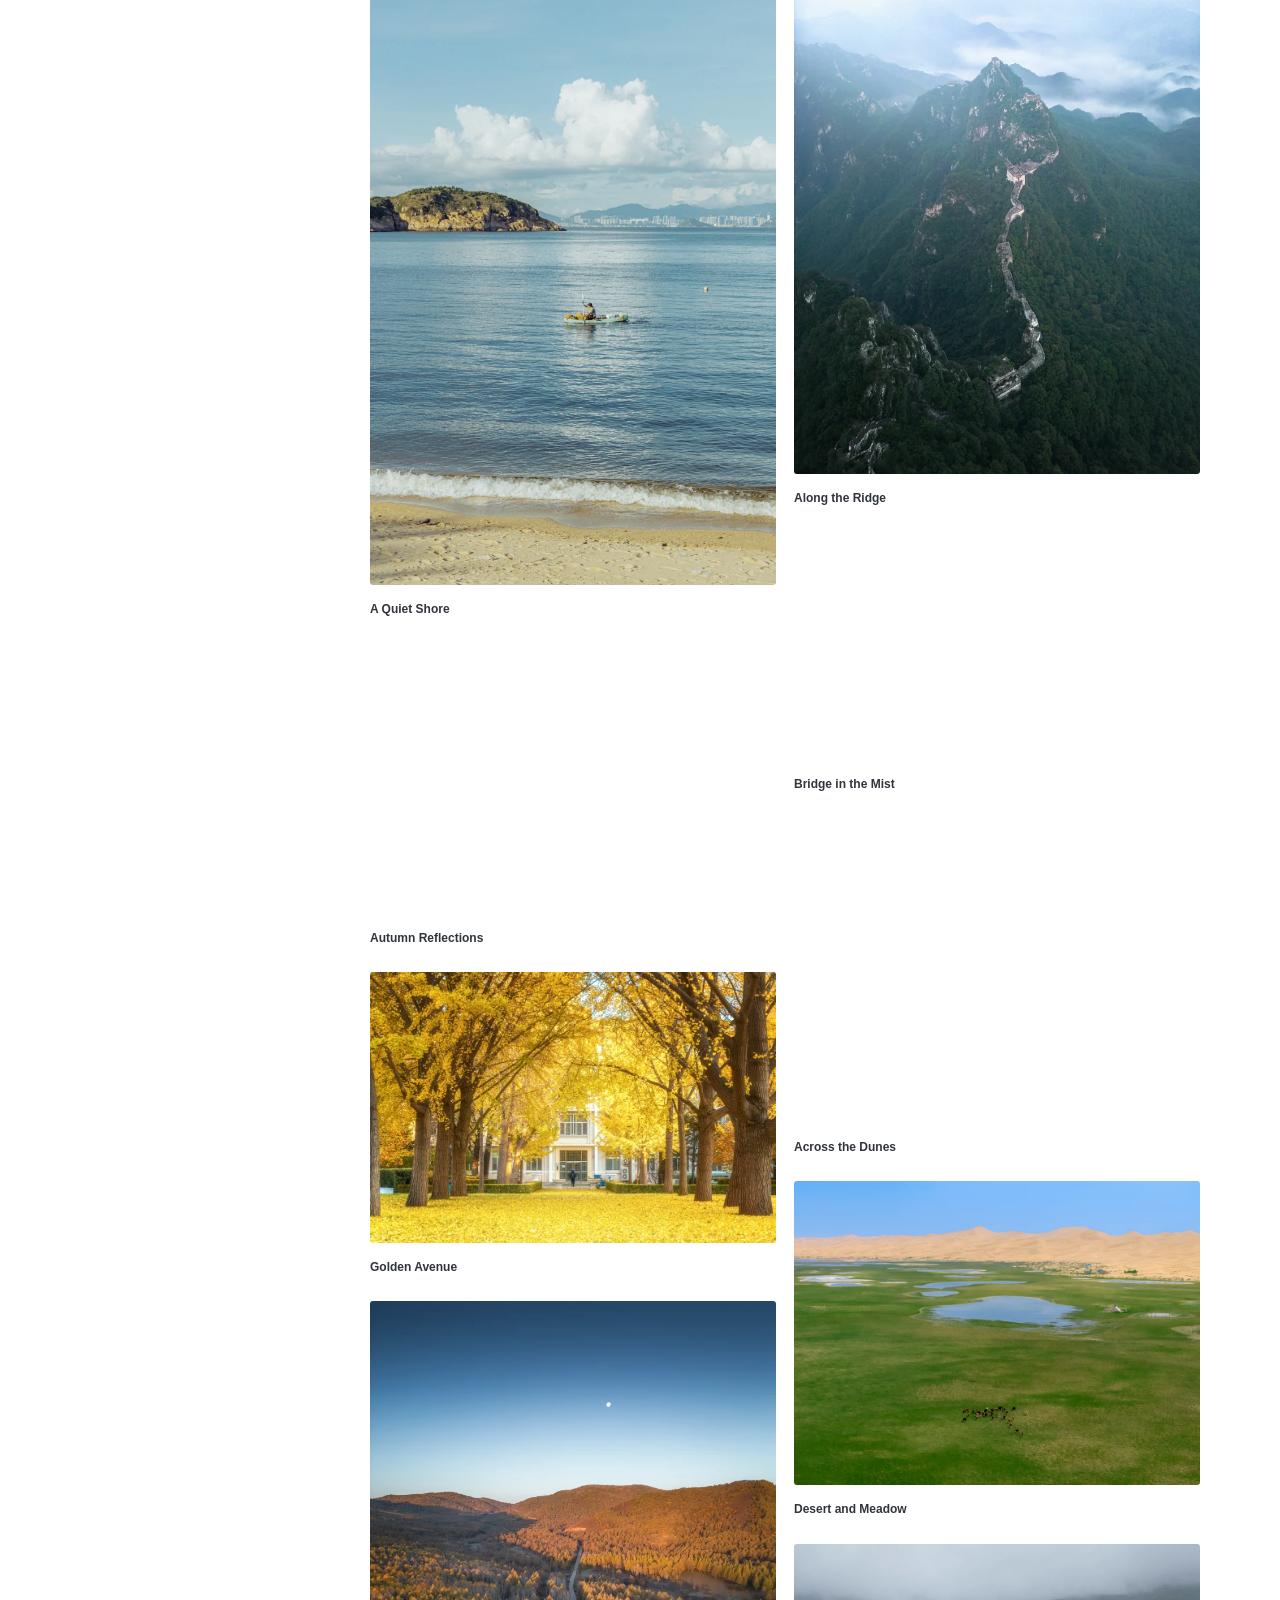
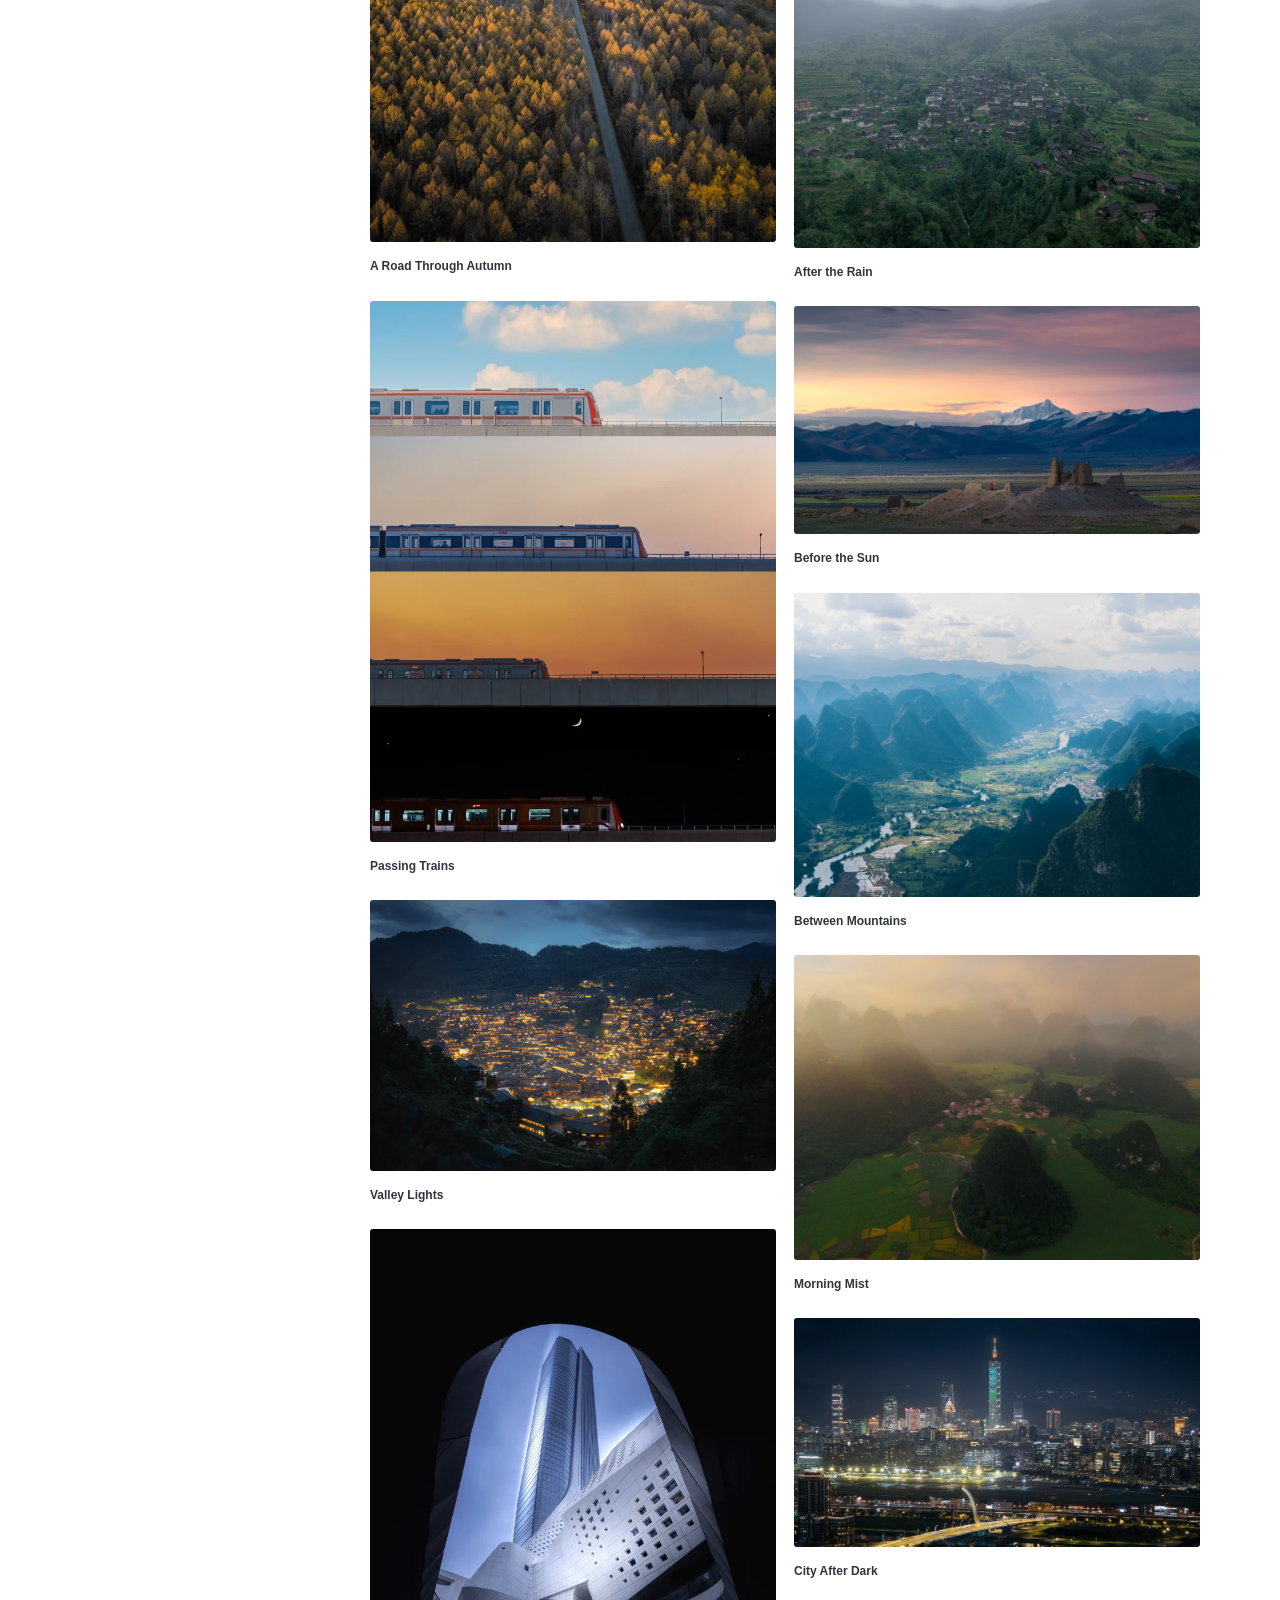
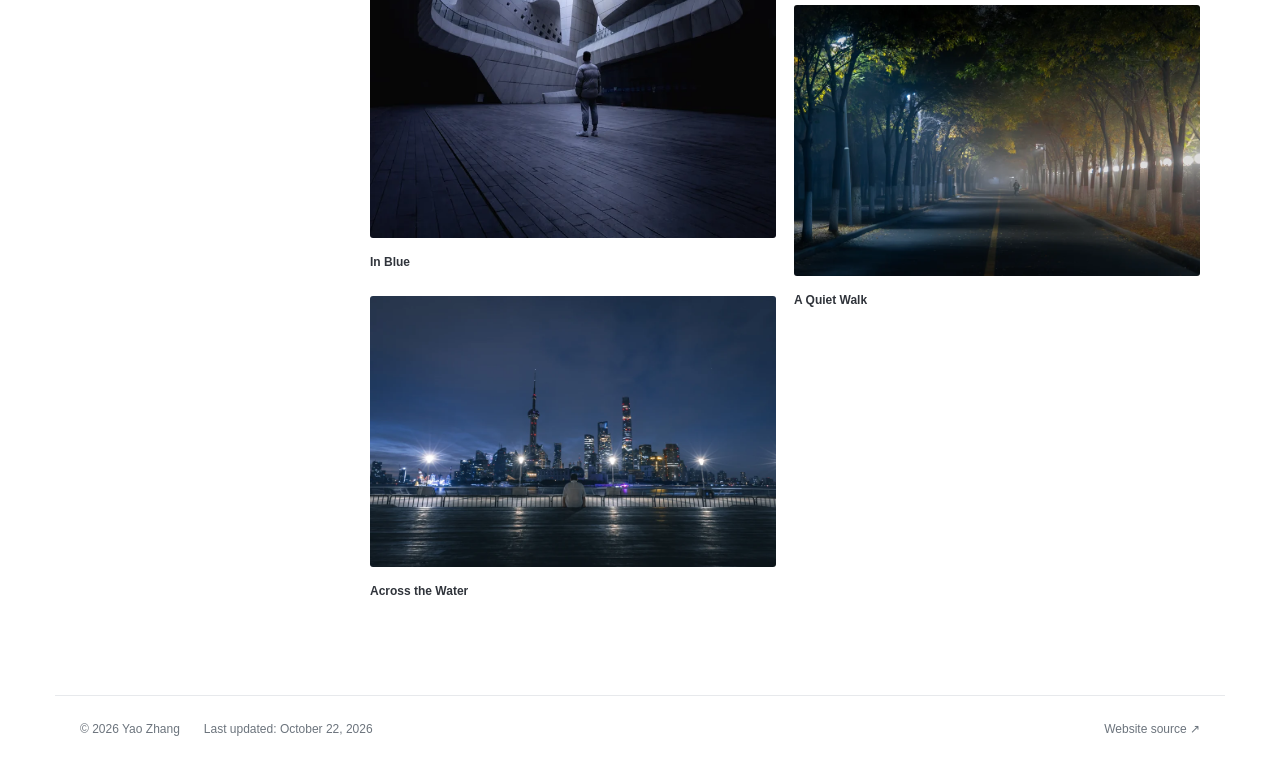
==== commit c573e39b: "Restore original white photography background" ====
--- a/photography/index.html
+++ b/photography/index.html
@@ -5,12 +5,12 @@
 <meta charset="utf-8"/>
 <meta content="width=device-width,initial-scale=1" name="viewport"/>
 <meta content="Landscape photography and moments from everyday life by Yao Zhang." name="description"/>
-<meta content="#000000" name="theme-color"/>
+<meta content="#ffffff" name="theme-color"/>
 <title>Photography · Yao Zhang</title>
 <link href="../assets/favicon.svg" rel="icon" type="image/svg+xml"/>
 <link href="../assets/css/academic.css?v=20261022-social-four" rel="stylesheet"/>
-<link href="../assets/css/photography-dark.css?v=20261022-black" rel="stylesheet"/></head>
-<body class="photography-dark">
+</head>
+<body>
 <a class="skip" href="#main">Skip to content</a>
 <header class="site-header"><div class="header-inner"><a class="brand" href="../">Yao Zhang <span lang="zh-CN">张尧</span></a><nav aria-label="Main navigation"><a href="../#about">About</a><a href="../#news">News</a><a href="../#publications">Publications</a><a href="../#research">Research</a><a href="../#projects">Projects</a><a href="../#education">Education</a><a aria-current="page" href="../photography/">Photography</a></nav></div></header>
 <div class="academic-layout">
